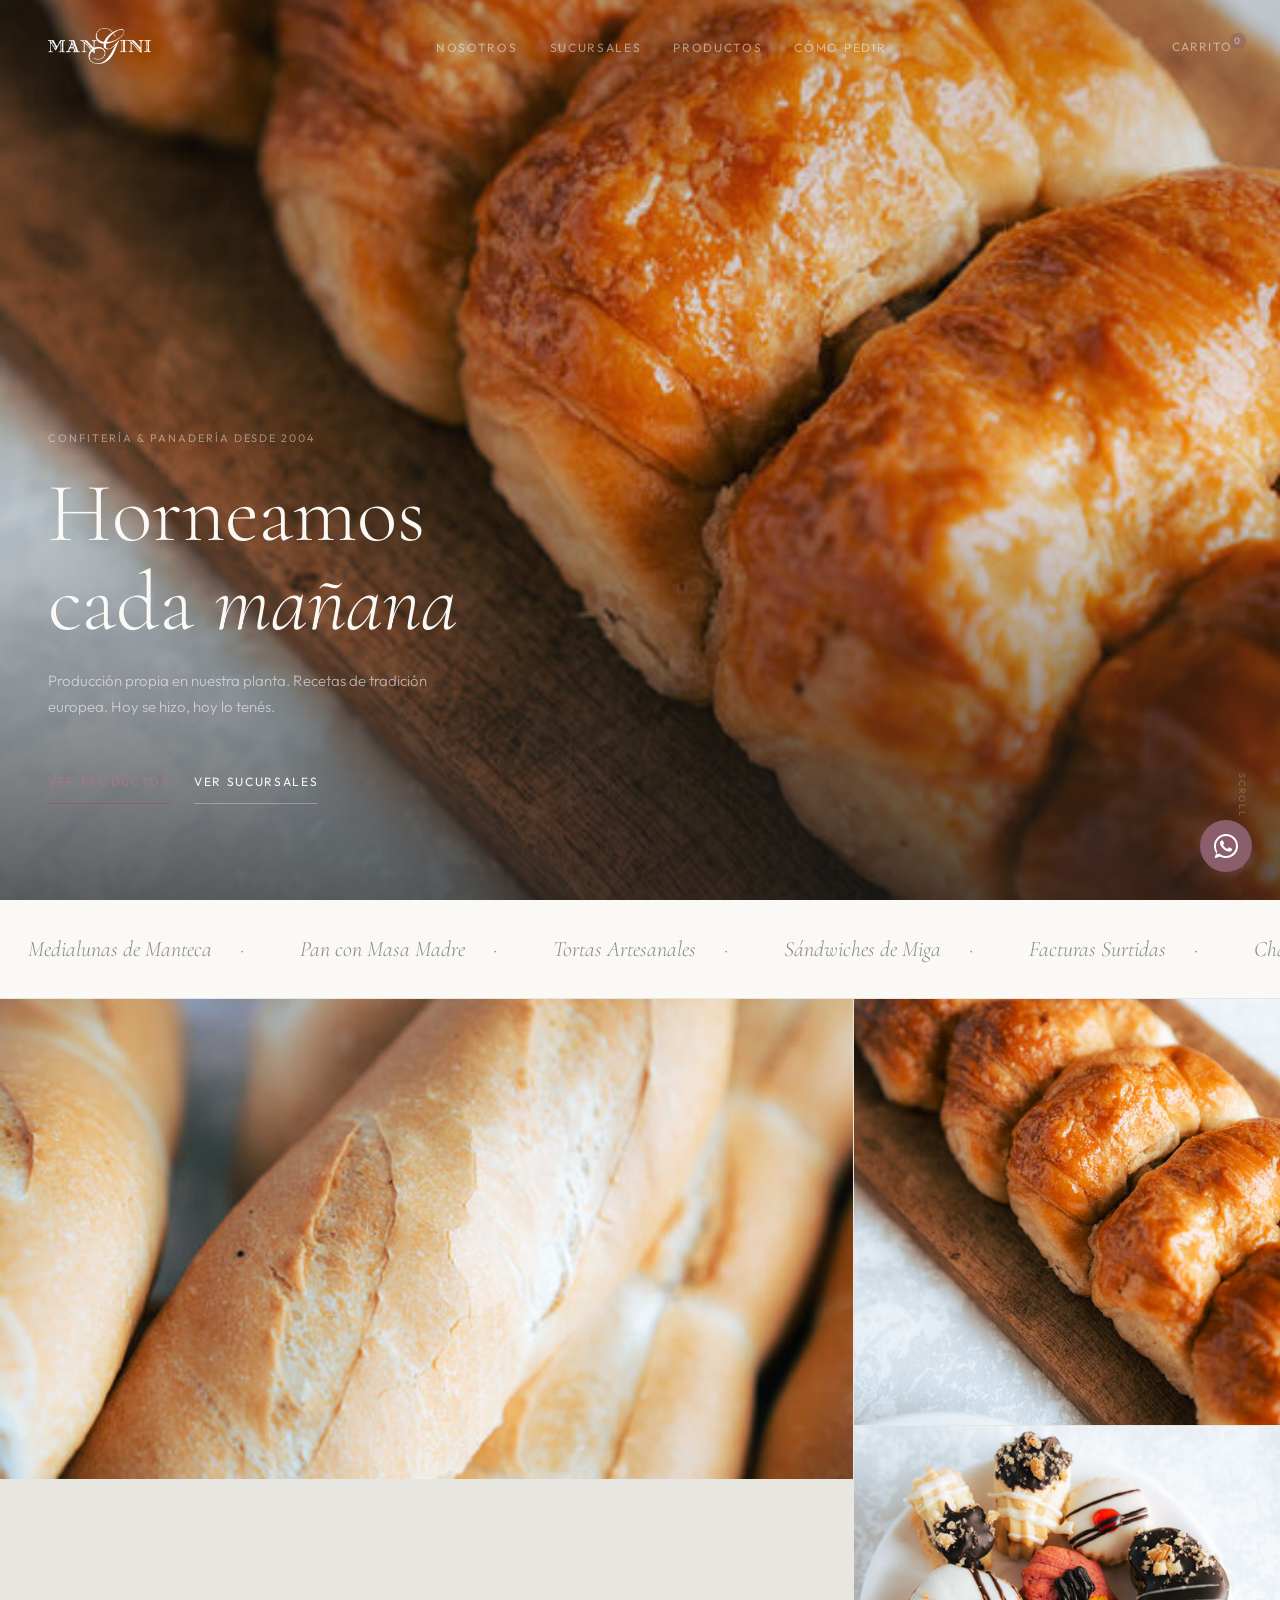
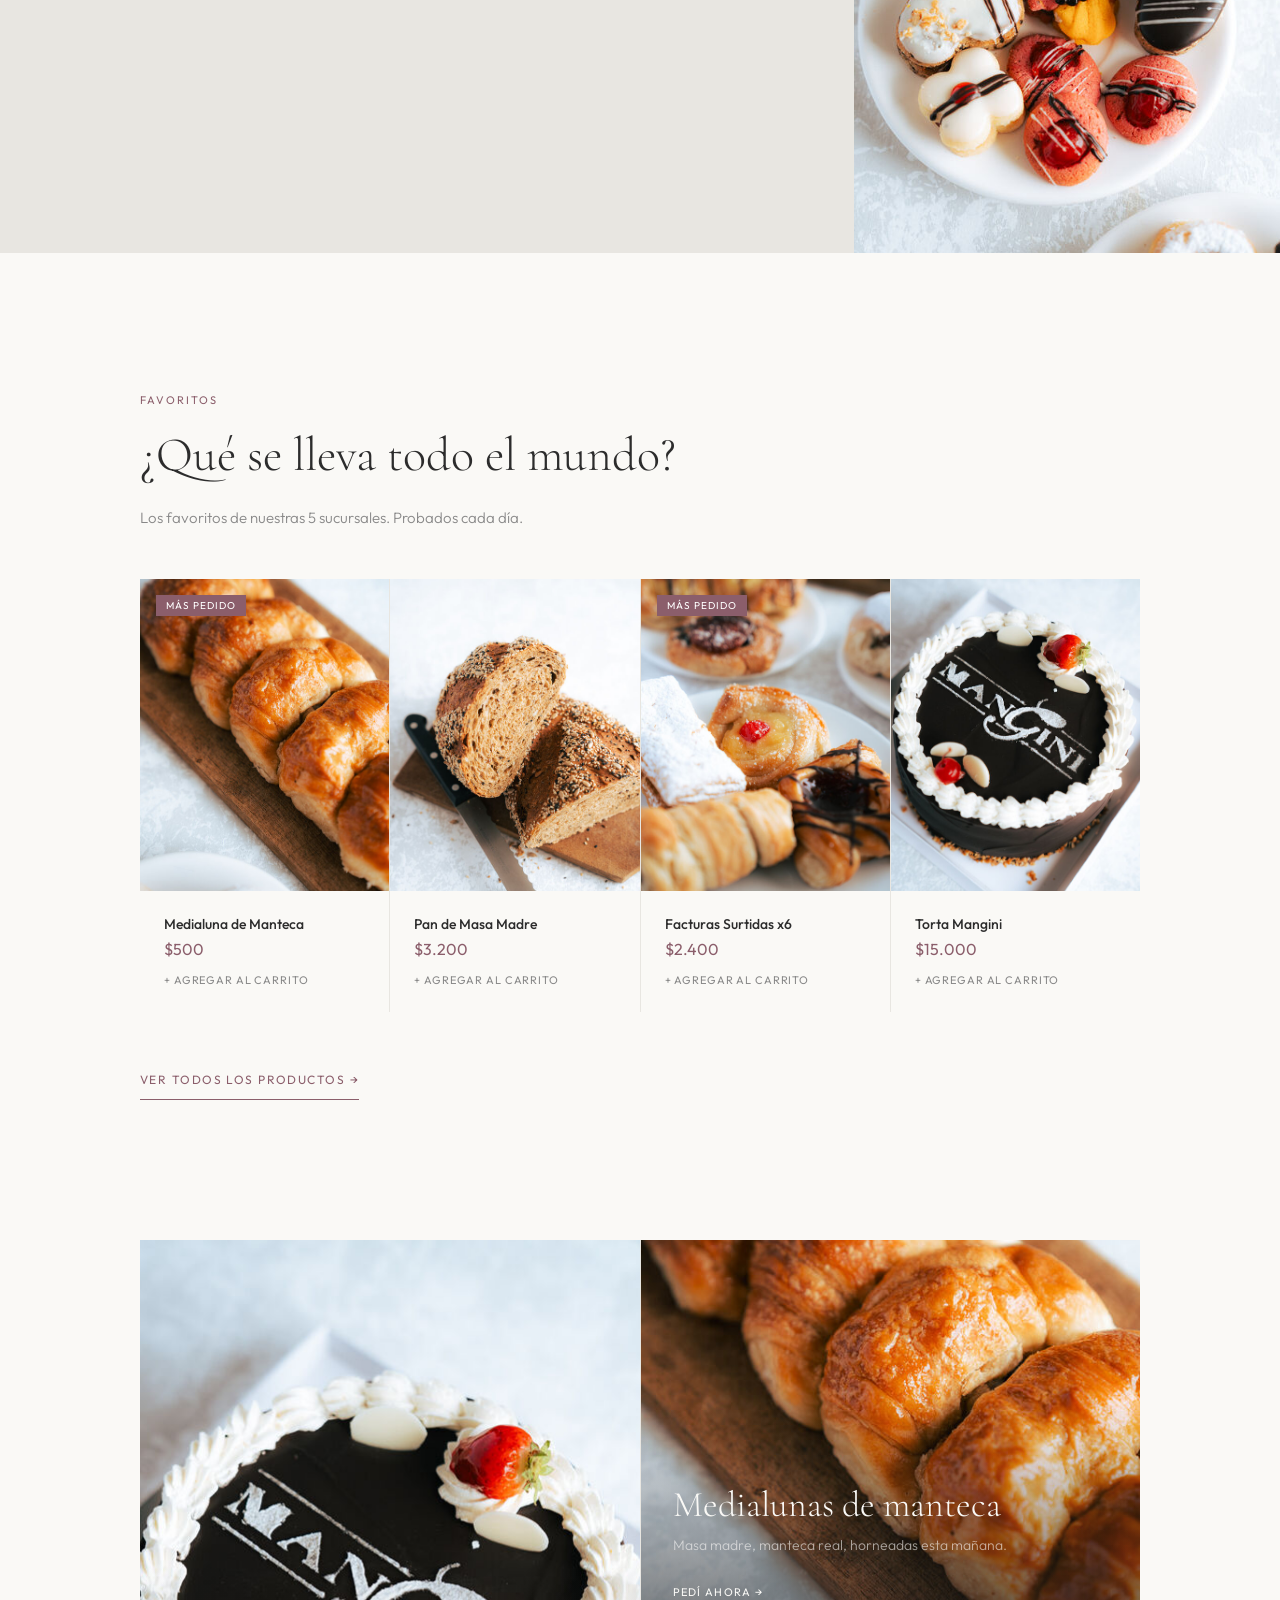
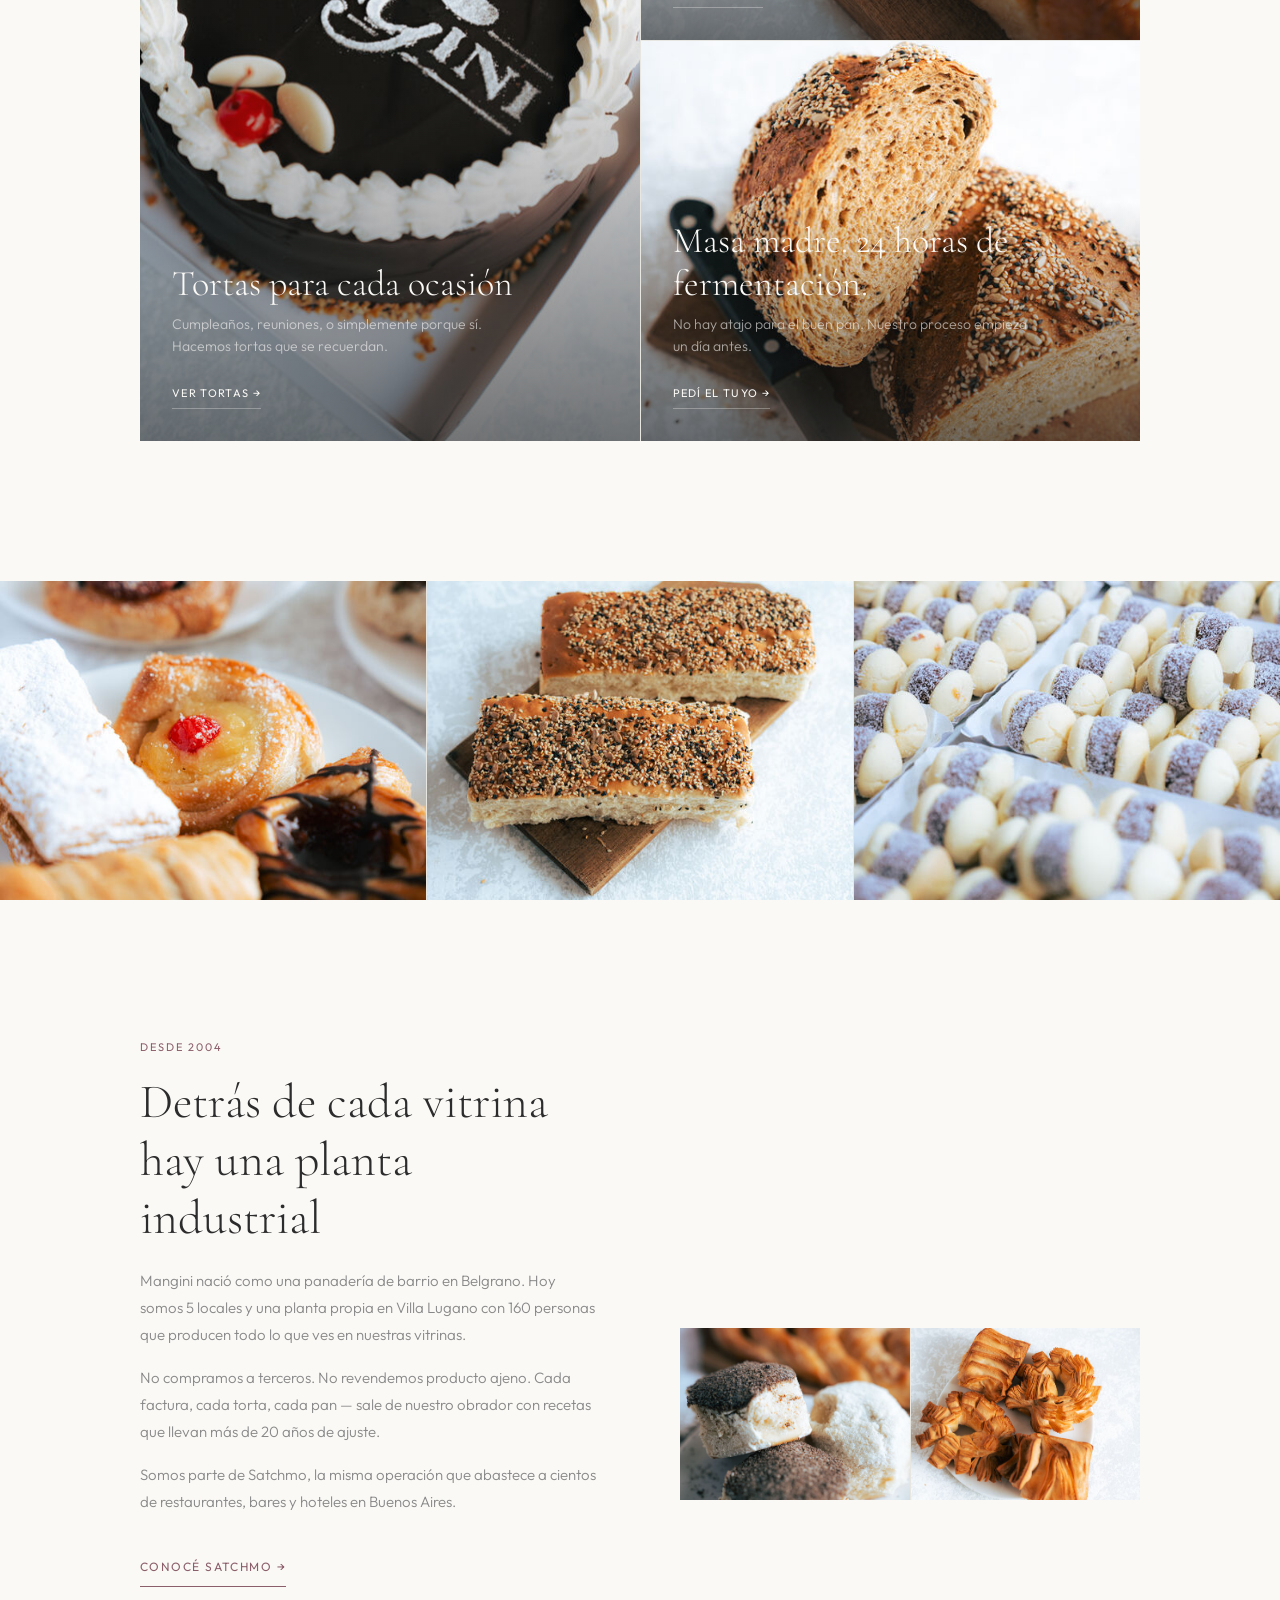
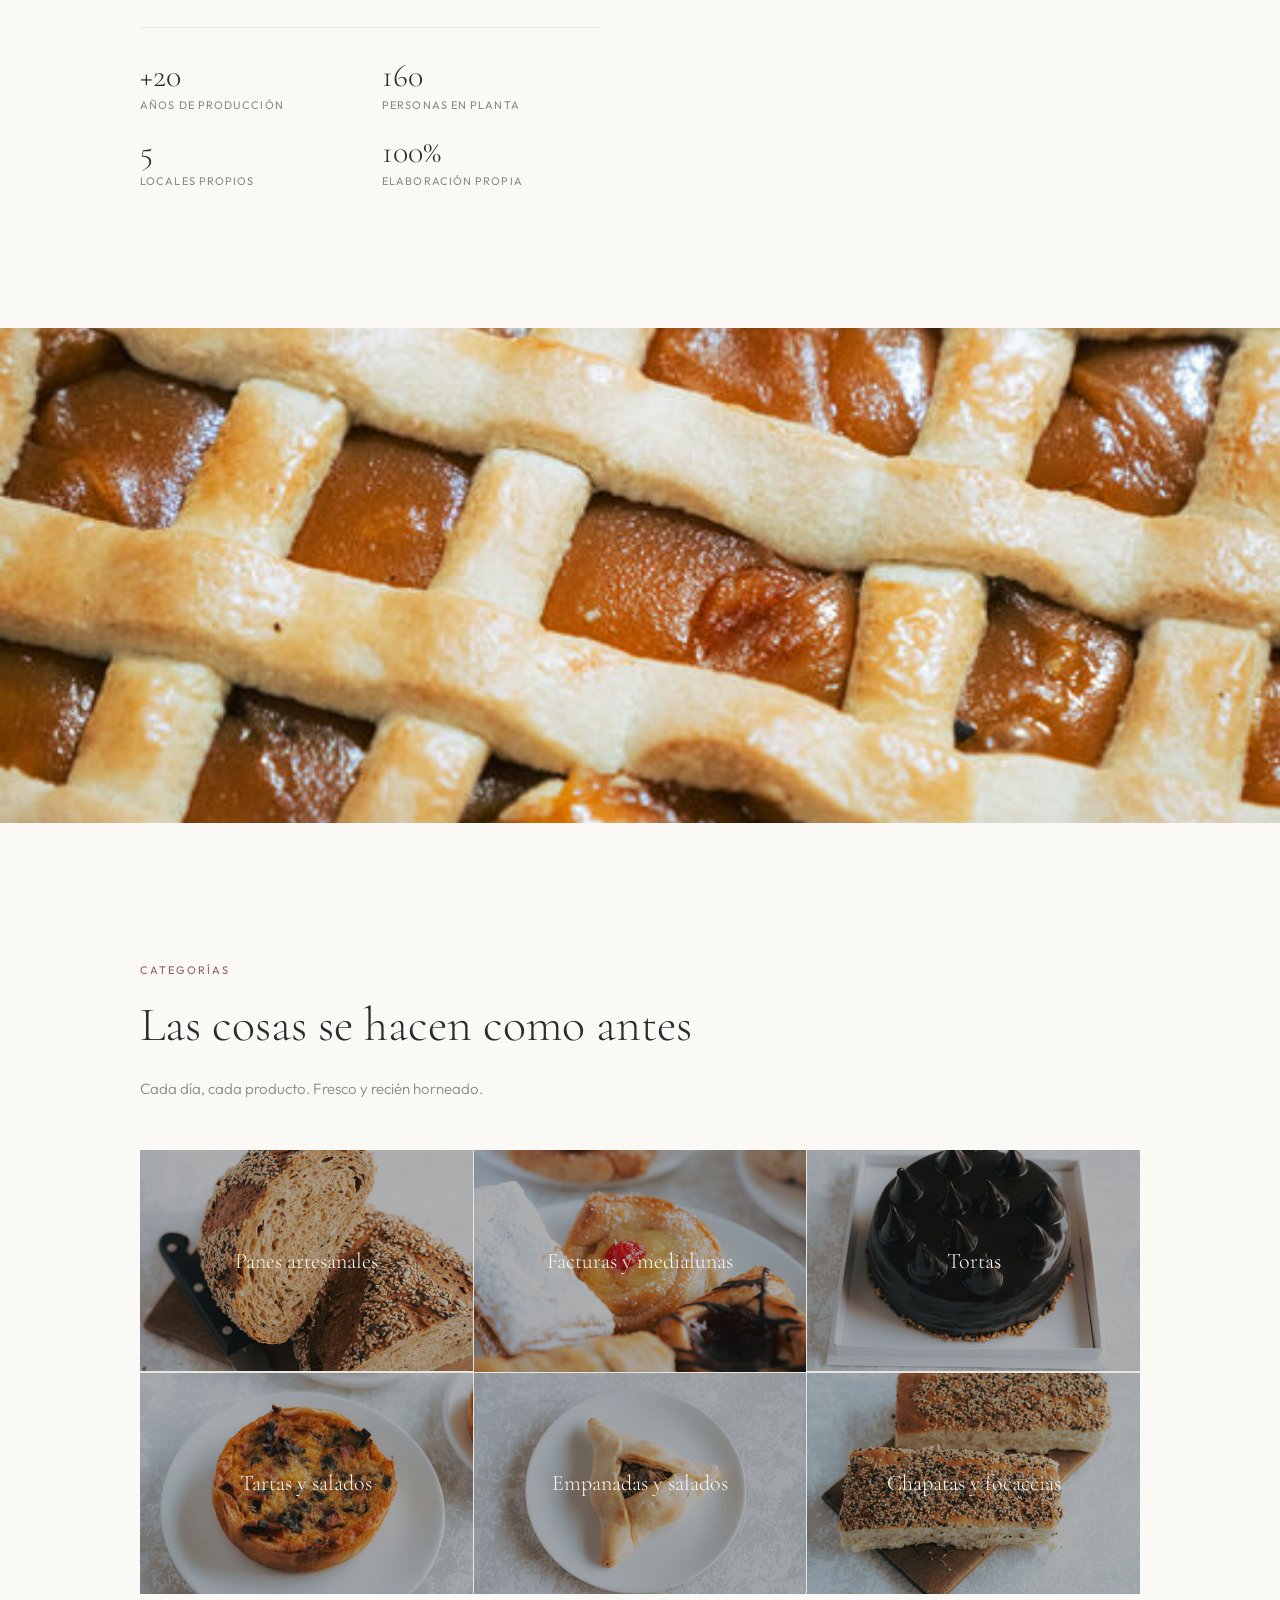
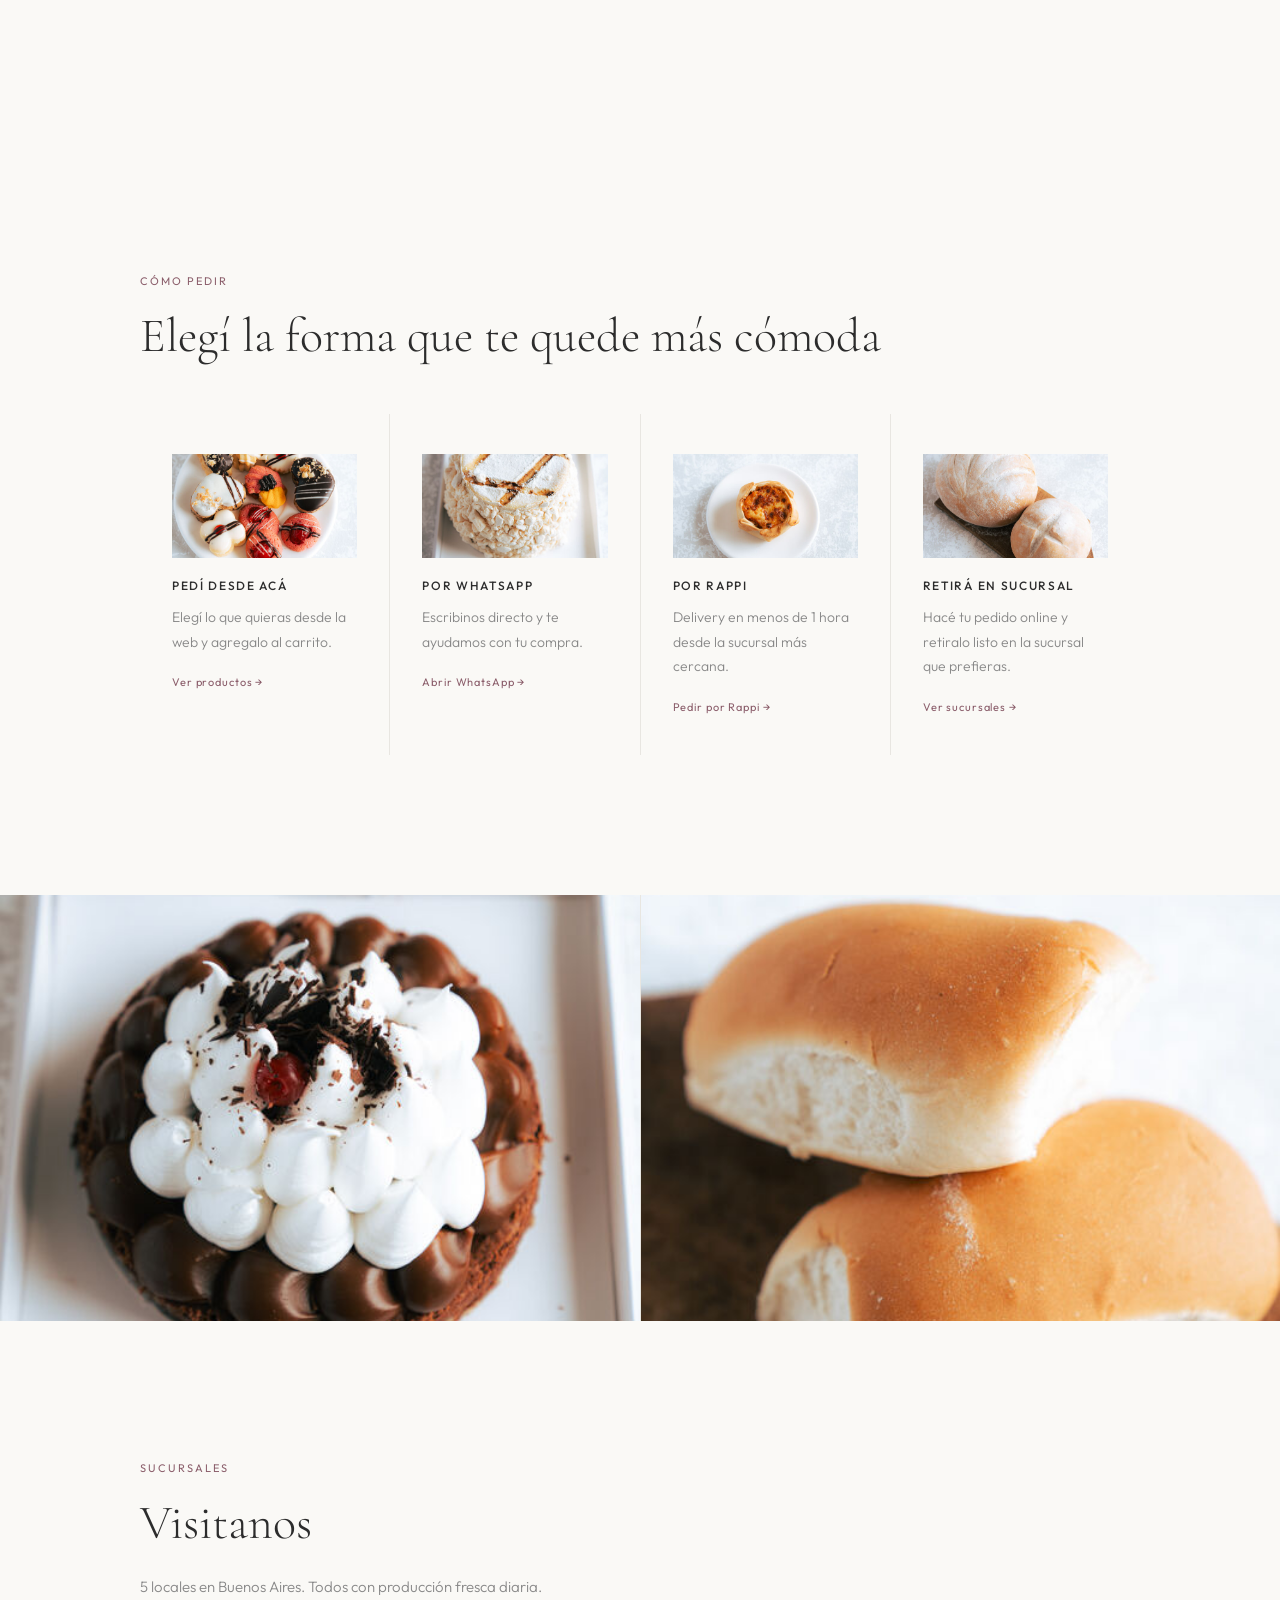
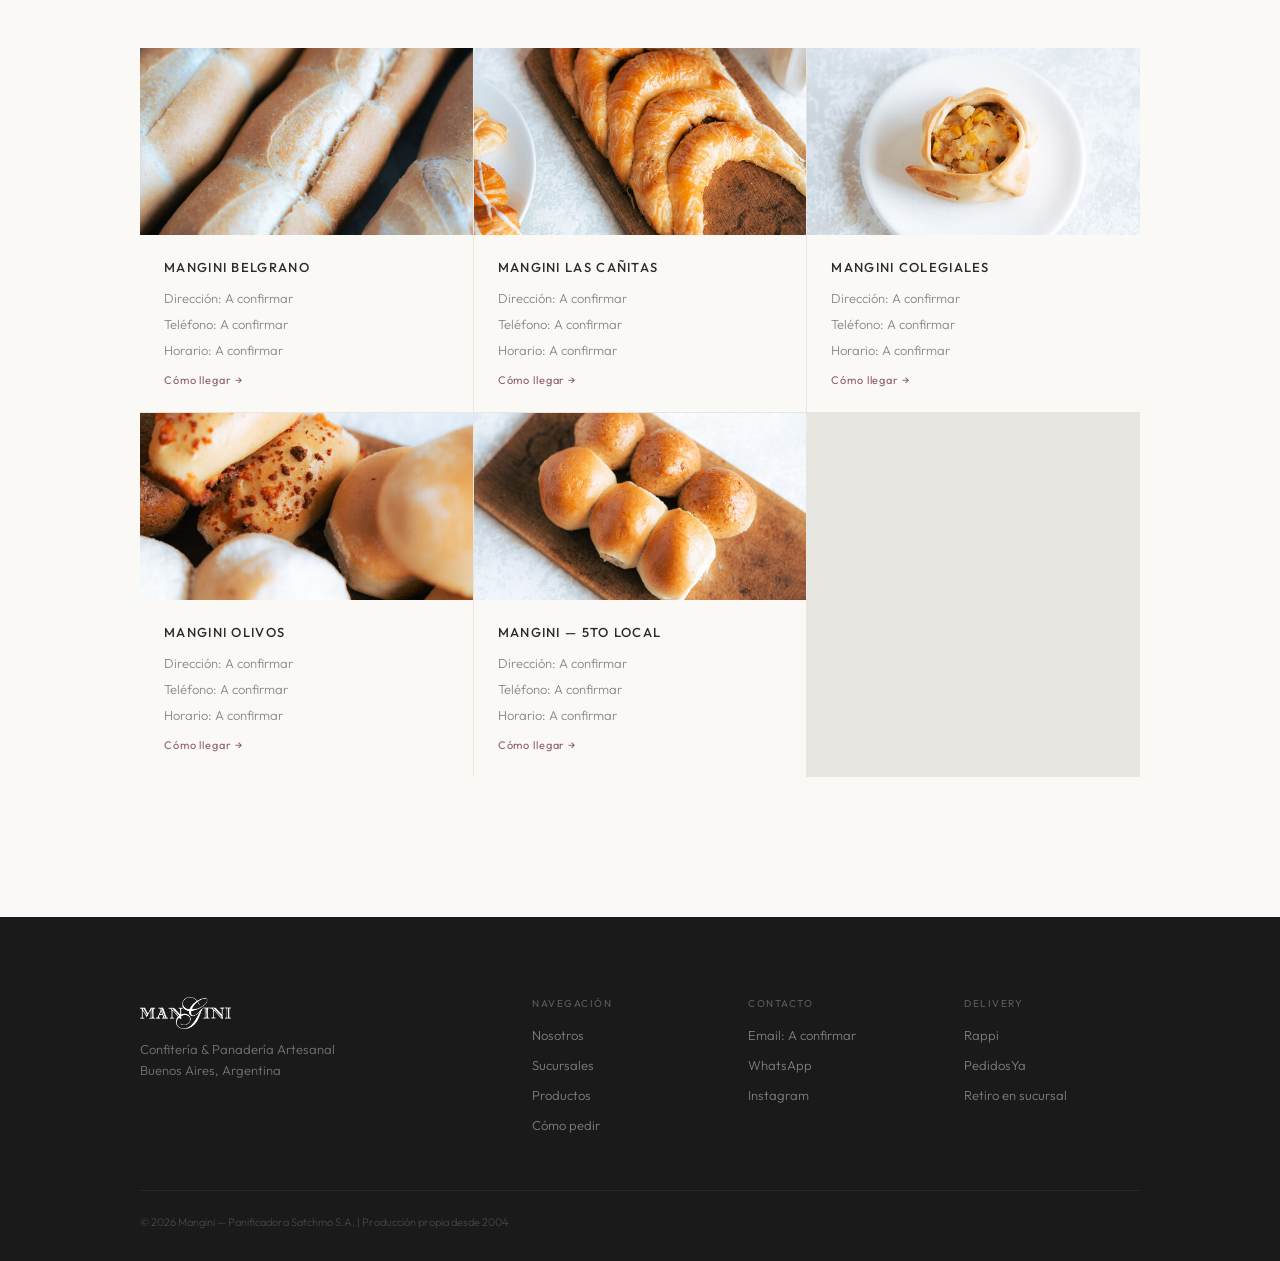
==== index.html @ 3090a85d "Fix image paths - use img/ prefix to match tracked files Co-Authored-By: Claude Opus 4.6 (1M context" ====
<!DOCTYPE html>
<html lang="es">
<head>
<meta charset="UTF-8">
<meta name="viewport" content="width=device-width, initial-scale=1.0">
<link rel="icon" href="favicon.ico" type="image/x-icon">
<link rel="icon" href="favicon.png" type="image/png" sizes="32x32">
<link rel="apple-touch-icon" href="apple-touch-icon.png">
<title>Mangini — Confitería & Panadería Artesanal | Buenos Aires</title>
<meta name="description" content="Panadería artesanal con producción propia. Facturas, tortas, panes y medialunas recién horneados todos los días. 5 sucursales en Buenos Aires.">
<link rel="preconnect" href="https://fonts.googleapis.com">
<link rel="preconnect" href="https://fonts.gstatic.com" crossorigin>
<link href="https://fonts.googleapis.com/css2?family=Cormorant+Garamond:ital,wght@0,300;0,400;0,500;1,300;1,400&family=Outfit:wght@300;400;500&display=swap" rel="stylesheet">
<style>
*,*::before,*::after{margin:0;padding:0;box-sizing:border-box}
:root{
  --bg:#faf9f6;--dark:#1a1a1a;--mid:#e8e6e1;--accent:#8b5e6b;--accent-l:#a87783;
  --text:#2c2c2c;--text-s:#888;--text-inv:#faf9f6;
  --serif:'Cormorant Garamond',Georgia,serif;--sans:'Outfit',system-ui,sans-serif;
}
html{scroll-behavior:smooth}
body{font-family:var(--sans);color:var(--text);background:var(--bg);-webkit-font-smoothing:antialiased;overflow-x:hidden}
@media(prefers-reduced-motion:reduce){*{animation-duration:.01ms!important;transition-duration:.01ms!important}[data-a]{opacity:1!important;transform:none!important}}
::selection{background:var(--accent);color:#fff}
img{display:block;max-width:100%}a{color:inherit;text-decoration:none}

[data-a]{opacity:0;transform:translateY(28px);transition:opacity .8s cubic-bezier(.16,1,.3,1),transform .8s cubic-bezier(.16,1,.3,1)}
[data-a].v{opacity:1;transform:none}
[data-a][data-d="1"]{transition-delay:.12s}[data-a][data-d="2"]{transition-delay:.24s}[data-a][data-d="3"]{transition-delay:.36s}

/* NAV */
nav{position:fixed;top:0;left:0;right:0;z-index:100;padding:24px 32px;display:flex;align-items:center;justify-content:space-between;transition:all .5s}
nav.s{background:rgba(250,249,246,.93);backdrop-filter:blur(20px);padding:16px 32px}
.nl{display:flex;align-items:center}.nl img{height:36px;width:auto;transition:filter .3s}.nl.inv img{filter:brightness(0) invert(1)}nav.s .nl img{filter:none!important}
.nk{display:none;gap:32px;list-style:none}
.nk a{font-family:var(--sans);font-size:12px;font-weight:400;letter-spacing:.14em;text-transform:uppercase;color:var(--text);opacity:.5;transition:opacity .3s}.nk a.inv{color:var(--text-inv)}nav.s .nk a{color:var(--text)!important}.nk a:hover{opacity:1}
.nr{display:flex;align-items:center;gap:20px}
.nc{font-family:var(--sans);font-size:12px;letter-spacing:.1em;text-transform:uppercase;color:var(--text);opacity:.5;display:none;transition:opacity .3s;position:relative;cursor:pointer;background:none;border:none}.nc.inv{color:var(--text-inv)}nav.s .nc{color:var(--text)!important}.nc:hover{opacity:1}
.nc span{position:absolute;top:-6px;right:-14px;width:16px;height:16px;border-radius:50%;background:var(--accent);color:#fff;font-size:9px;display:flex;align-items:center;justify-content:center}
.nh{display:flex;flex-direction:column;gap:6px;background:none;border:none;cursor:pointer;padding:6px}
.nh em{display:block;width:22px;height:1px;background:var(--text);transition:all .4s;font-style:normal}.nh.inv em{background:var(--text-inv)}nav.s .nh em{background:var(--text)!important}
.nh.open em:nth-child(1){transform:rotate(45deg) translate(5px,5px)}.nh.open em:nth-child(2){opacity:0}.nh.open em:nth-child(3){transform:rotate(-45deg) translate(5px,-5px)}
@media(min-width:900px){.nk{display:flex}.nc{display:block}.nh{display:none}nav{padding:28px 48px}nav.s{padding:18px 48px}}

.mob{position:fixed;inset:0;z-index:99;background:var(--bg);display:flex;flex-direction:column;align-items:center;justify-content:center;gap:28px;opacity:0;pointer-events:none;transition:opacity .4s}
.mob.open{opacity:1;pointer-events:auto}.mob a{font-family:var(--serif);font-size:32px;font-weight:300;color:var(--text)}

/* CART */
.co{position:fixed;inset:0;background:rgba(26,26,26,.4);z-index:200;opacity:0;pointer-events:none;transition:opacity .4s}.co.open{opacity:1;pointer-events:auto}
.cp{position:fixed;top:0;right:0;bottom:0;width:380px;max-width:90vw;background:var(--bg);z-index:201;transform:translateX(100%);transition:transform .5s cubic-bezier(.16,1,.3,1);padding:32px;display:flex;flex-direction:column}
.cp.open{transform:none}
.cp__h{display:flex;justify-content:space-between;align-items:center;margin-bottom:32px}
.cp__t{font-family:var(--sans);font-size:12px;font-weight:500;letter-spacing:.14em;text-transform:uppercase}
.cp__x{background:none;border:none;font-size:22px;cursor:pointer;color:var(--text);padding:4px}
.cp__items{flex:1;overflow-y:auto}
.cp__empty{font-family:var(--sans);font-size:14px;font-weight:300;color:var(--text-s)}
.ci{display:flex;gap:16px;padding:16px 0;border-bottom:1px solid var(--mid)}
.ci__img{width:64px;height:64px;overflow:hidden;flex-shrink:0}.ci__img img{width:100%;height:100%;object-fit:cover}
.ci__info{flex:1}.ci__n{font-family:var(--sans);font-size:13px;font-weight:500}.ci__p{font-family:var(--sans);font-size:13px;color:var(--accent);margin-top:4px}
.ci__q{display:flex;align-items:center;gap:12px;margin-top:8px}
.ci__q button{width:24px;height:24px;border:1px solid var(--mid);background:none;cursor:pointer;font-size:14px;display:flex;align-items:center;justify-content:center;transition:border-color .3s}.ci__q button:hover{border-color:var(--accent)}
.ci__q em{font-style:normal;font-family:var(--sans);font-size:13px}
.cp__f{padding-top:24px;border-top:1px solid var(--mid)}
.cp__total{display:flex;justify-content:space-between;margin-bottom:20px;font-family:var(--sans);font-size:14px;font-weight:500}
.cp__wa{display:block;text-align:center;padding:14px;background:var(--accent);color:#fff;font-family:var(--sans);font-size:12px;letter-spacing:.1em;text-transform:uppercase;transition:background .3s}.cp__wa:hover{background:var(--accent-l)}

/* HERO */
.hero{position:relative;height:100vh;min-height:640px;overflow:hidden;display:flex;align-items:flex-end}
.hero__img{position:absolute;inset:0;background:url('img/MEDIALUNAS DULCES.JPG') center/cover}
.hero__ov{position:absolute;inset:0;background:linear-gradient(to top,rgba(26,26,26,.68) 0%,rgba(26,26,26,.08) 50%,rgba(26,26,26,.2) 100%)}
.hero__c{position:relative;z-index:2;padding:0 32px 72px;max-width:800px}
.hero__pre{font-family:var(--sans);font-size:11px;letter-spacing:.18em;text-transform:uppercase;color:rgba(250,249,246,.45);margin-bottom:24px;opacity:0;animation:fu .8s .4s forwards}
.hero__h1{font-family:var(--serif);font-size:clamp(44px,8.5vw,84px);font-weight:300;color:var(--text-inv);line-height:1.06;margin-bottom:20px;opacity:0;animation:fu .8s .6s forwards}.hero__h1 em{font-style:italic}
.hero__sub{font-family:var(--sans);font-size:15px;font-weight:300;color:rgba(250,249,246,.6);line-height:1.75;max-width:400px;margin-bottom:40px;opacity:0;animation:fu .8s .8s forwards}
.hero__btns{display:flex;gap:24px;flex-wrap:wrap;opacity:0;animation:fu .8s 1s forwards}
.hb{padding:14px 0;font-family:var(--sans);font-size:12px;letter-spacing:.14em;text-transform:uppercase;color:var(--text-inv);border-bottom:1px solid rgba(250,249,246,.3);transition:all .4s}.hb:hover{border-color:var(--accent-l);color:var(--accent-l)}
.hb--a{border-bottom-color:var(--accent);color:var(--accent-l)}
.hscr{position:absolute;bottom:32px;right:32px;z-index:2;display:flex;flex-direction:column;align-items:center;gap:10px;opacity:0;animation:fu .8s 1.3s forwards}
.hscr b{font-family:var(--sans);font-size:9px;letter-spacing:.2em;text-transform:uppercase;color:rgba(250,249,246,.25);writing-mode:vertical-lr;font-weight:400}
.scrl{width:1px;height:40px;background:rgba(250,249,246,.12);overflow:hidden;position:relative}.scrl::after{content:'';position:absolute;left:0;width:100%;height:100%;background:var(--accent);animation:sl 2.2s infinite}
@keyframes fu{from{opacity:0;transform:translateY(24px)}to{opacity:1;transform:none}}
@keyframes sl{0%{top:-100%}50%{top:100%}100%{top:100%}}
@media(min-width:900px){.hero__c{padding:0 48px 96px}}

/* MARQUEE */
.mq{overflow:hidden;padding:28px 0;border-bottom:1px solid var(--mid)}
.mq__t{display:flex;width:max-content;animation:mr 40s linear infinite}
.mq__i{font-family:var(--serif);font-size:18px;font-weight:300;font-style:italic;color:var(--text-s);white-space:nowrap;padding:0 20px}.mq__i::after{content:'·';padding-left:20px}
@keyframes mr{0%{transform:translateX(0)}100%{transform:translateX(-50%)}}
@media(min-width:768px){.mq__i{font-size:22px;padding:0 28px}.mq__i::after{padding-left:28px}.mq{padding:36px 0}}

/* SHARED */
.sec{padding:100px 32px}.sec--d{background:var(--dark);color:var(--text-inv)}
.si{max-width:1000px;margin:0 auto}
.pre{font-family:var(--sans);font-size:11px;letter-spacing:.18em;text-transform:uppercase;color:var(--accent);margin-bottom:20px}
.h2{font-family:var(--serif);font-size:clamp(28px,4.5vw,48px);font-weight:300;line-height:1.2;margin-bottom:20px}
.pp{font-family:var(--sans);font-size:15px;font-weight:300;line-height:1.8;color:var(--text-s);max-width:520px}.pp+.pp{margin-top:16px}
@media(min-width:900px){.sec{padding:140px 48px}}

/* FEATURED */
.fgrid{display:grid;gap:1px;background:var(--mid);margin-top:48px}
.fc{background:var(--bg);overflow:hidden;transition:background .4s}.fc:hover{background:#fff}
.fc__i{aspect-ratio:4/5;overflow:hidden;position:relative}.fc__i img{width:100%;height:100%;object-fit:cover;transition:transform 5s cubic-bezier(.16,1,.3,1)}.fc:hover .fc__i img{transform:scale(1.04)}
.fc__badge{position:absolute;top:16px;left:16px;font-family:var(--sans);font-size:10px;letter-spacing:.1em;text-transform:uppercase;background:var(--accent);color:#fff;padding:4px 10px}
.fc__b{padding:24px}
.fc__n{font-family:var(--sans);font-size:14px;font-weight:500;margin-bottom:6px}
.fc__p{font-family:var(--sans);font-size:16px;color:var(--accent)}
.fc__add{display:inline-flex;align-items:center;gap:6px;margin-top:14px;font-family:var(--sans);font-size:11px;letter-spacing:.08em;text-transform:uppercase;color:var(--text-s);cursor:pointer;background:none;border:none;padding:0;transition:color .3s}.fc__add:hover{color:var(--accent)}
.va{display:inline-flex;align-items:center;gap:8px;margin-top:48px;font-family:var(--sans);font-size:12px;letter-spacing:.12em;text-transform:uppercase;color:var(--accent);padding:12px 0;border-bottom:1px solid var(--accent);transition:all .3s}.va:hover{color:var(--text);border-color:var(--text)}
@media(min-width:640px){.fgrid{grid-template-columns:repeat(2,1fr)}}@media(min-width:1024px){.fgrid{grid-template-columns:repeat(4,1fr)}}

/* PROMOS */
.promos{display:grid;gap:1px;background:var(--mid)}
.promo{position:relative;overflow:hidden;min-height:400px;display:flex;align-items:flex-end}
.promo__i{position:absolute;inset:0}.promo__i img{width:100%;height:100%;object-fit:cover;transition:transform 5s cubic-bezier(.16,1,.3,1)}.promo:hover .promo__i img{transform:scale(1.04)}
.promo__o{position:absolute;inset:0;background:linear-gradient(to top,rgba(26,26,26,.6) 0%,transparent 60%)}
.promo__c{position:relative;z-index:2;padding:32px}
.promo__t{font-family:var(--serif);font-size:clamp(24px,3vw,36px);font-weight:300;color:var(--text-inv);margin-bottom:8px}
.promo__s{font-family:var(--sans);font-size:14px;font-weight:300;color:rgba(250,249,246,.6);line-height:1.6;max-width:360px;margin-bottom:20px}
.promo__lk{font-family:var(--sans);font-size:11px;letter-spacing:.12em;text-transform:uppercase;color:var(--text-inv);padding:8px 0;border-bottom:1px solid rgba(250,249,246,.3);transition:all .3s;display:inline-block}.promo__lk:hover{border-color:var(--accent-l);color:var(--accent-l)}
@media(min-width:768px){.promos{grid-template-columns:1fr 1fr}.promo:first-child{grid-row:span 2}}

/* GALLERY */
.gallery{display:grid;gap:1px;background:var(--mid)}
.gi{overflow:hidden}.gi img{width:100%;height:100%;object-fit:cover;transition:transform 5s cubic-bezier(.16,1,.3,1)}.gi:hover img{transform:scale(1.05)}
.gal-2{grid-template-columns:1fr 1fr}.gal-2 .gi{aspect-ratio:3/2}
.gal-3{grid-template-columns:1fr 1fr 1fr}.gal-3 .gi{aspect-ratio:4/3}
.gal-h{grid-template-columns:2fr 1fr}.gal-h .gi:first-child{aspect-ratio:16/9;grid-row:span 2}.gal-h .gi{aspect-ratio:1/1}
@media(max-width:767px){.gal-2,.gal-3,.gal-h{grid-template-columns:1fr}.gal-h .gi:first-child{grid-row:auto}}

/* IMGBREAK */
.ib{width:100%;height:55vh;min-height:360px;overflow:hidden}.ib img{width:100%;height:100%;object-fit:cover}

/* ABOUT */
.about{display:grid;gap:48px}
.about__imgs{display:grid;gap:1px;background:var(--mid)}.about__imgs .ai{overflow:hidden;aspect-ratio:4/3}.about__imgs .ai img{width:100%;height:100%;object-fit:cover;transition:transform 6s cubic-bezier(.16,1,.3,1)}.about__imgs .ai:hover img{transform:scale(1.04)}
.about__lk{display:inline-flex;align-items:center;gap:8px;margin-top:32px;font-family:var(--sans);font-size:12px;letter-spacing:.12em;text-transform:uppercase;color:var(--accent);padding:12px 0;border-bottom:1px solid var(--accent);transition:all .3s}.about__lk:hover{color:var(--text);border-color:var(--text)}
.about__stats{display:grid;grid-template-columns:1fr 1fr;gap:24px;margin-top:40px;padding-top:32px;border-top:1px solid var(--mid)}
.as-n{font-family:var(--serif);font-size:32px;font-weight:300;line-height:1}.as-l{font-family:var(--sans);font-size:11px;letter-spacing:.1em;text-transform:uppercase;color:var(--text-s);margin-top:6px}
@media(min-width:768px){.about{grid-template-columns:1fr 1fr;gap:80px;align-items:center}.about__imgs{grid-template-columns:1fr 1fr}}

/* CATEGORIES */
.cats{display:grid;gap:1px;background:var(--mid);margin-top:48px}
.cat{position:relative;aspect-ratio:3/2;overflow:hidden;cursor:pointer}
.cat img{width:100%;height:100%;object-fit:cover;transition:transform 4s cubic-bezier(.16,1,.3,1)}.cat:hover img{transform:scale(1.06)}
.cat__o{position:absolute;inset:0;background:rgba(26,26,26,.35);transition:background .4s;display:flex;align-items:center;justify-content:center}.cat:hover .cat__o{background:rgba(26,26,26,.5)}
.cat__n{font-family:var(--serif);font-size:22px;font-weight:300;color:var(--text-inv)}
@media(min-width:640px){.cats{grid-template-columns:repeat(2,1fr)}}@media(min-width:900px){.cats{grid-template-columns:repeat(3,1fr)}}

/* ORDER */
.ogrid{display:grid;gap:1px;background:var(--mid);margin-top:48px}
.oc{background:var(--bg);padding:40px 32px;transition:background .4s}.oc:hover{background:#fff}
.oc__img{aspect-ratio:16/9;overflow:hidden;margin-bottom:20px}.oc__img img{width:100%;height:100%;object-fit:cover;transition:transform 4s cubic-bezier(.16,1,.3,1)}.oc:hover .oc__img img{transform:scale(1.04)}
.oc__t{font-family:var(--sans);font-size:12px;font-weight:500;letter-spacing:.14em;text-transform:uppercase;margin-bottom:12px}
.oc__p{font-family:var(--sans);font-size:14px;font-weight:300;line-height:1.75;color:var(--text-s);margin-bottom:16px}
.oc__lk{font-family:var(--sans);font-size:11px;letter-spacing:.08em;color:var(--accent);display:inline-flex;align-items:center;gap:6px;transition:color .3s}.oc__lk:hover{color:var(--text)}
@media(min-width:640px){.ogrid{grid-template-columns:repeat(2,1fr)}}@media(min-width:900px){.ogrid{grid-template-columns:repeat(4,1fr)}}

/* SUCURSALES */
.sgrid{display:grid;gap:1px;background:var(--mid);margin-top:48px}
.suc{background:var(--bg);overflow:hidden;transition:background .4s}.suc:hover{background:#fff}
.suc__img{aspect-ratio:16/9;overflow:hidden}.suc__img img{width:100%;height:100%;object-fit:cover;transition:transform 5s cubic-bezier(.16,1,.3,1)}.suc:hover .suc__img img{transform:scale(1.04)}
.suc__b{padding:24px}
.suc__n{font-family:var(--sans);font-size:13px;font-weight:500;letter-spacing:.1em;text-transform:uppercase;margin-bottom:10px}
.suc__d{font-family:var(--sans);font-size:13px;font-weight:300;color:var(--text-s);line-height:2}
.suc__lk{display:inline-block;margin-top:10px;font-family:var(--sans);font-size:11px;letter-spacing:.08em;color:var(--accent);transition:color .3s}.suc__lk:hover{color:var(--text)}
@media(min-width:640px){.sgrid{grid-template-columns:repeat(2,1fr)}}@media(min-width:900px){.sgrid{grid-template-columns:repeat(3,1fr)}}

/* FOOTER */
footer{background:var(--dark);color:var(--text-inv);padding:64px 32px 32px}
.fi{max-width:1000px;margin:0 auto}.fgr{display:grid;gap:40px;margin-bottom:56px}
.ft{font-family:var(--sans);font-size:10px;letter-spacing:.15em;text-transform:uppercase;color:rgba(250,249,246,.3);margin-bottom:14px}
.flogo{font-family:var(--serif);font-size:20px;font-weight:400;margin-bottom:10px}
.ftag{font-family:var(--sans);font-size:13px;font-weight:300;color:rgba(250,249,246,.4);line-height:1.6}
.flk{list-style:none}.flk li+li{margin-top:10px}.flk a{font-family:var(--sans);font-size:13px;font-weight:300;color:rgba(250,249,246,.45);transition:color .3s}.flk a:hover{color:var(--accent-l)}
.fbot{border-top:1px solid rgba(255,255,255,.06);padding-top:24px;font-family:var(--sans);font-size:11px;font-weight:300;color:rgba(250,249,246,.2)}
@media(min-width:768px){.fgr{grid-template-columns:2fr 1fr 1fr 1fr}footer{padding:80px 48px 32px}}

/* WA */
.waf{position:fixed;bottom:28px;right:28px;z-index:90;width:52px;height:52px;border-radius:50%;background:var(--accent);display:flex;align-items:center;justify-content:center;box-shadow:0 4px 24px rgba(139,94,107,.3);transition:transform .3s}.waf:hover{transform:scale(1.08)}.waf svg{width:24px;height:24px;fill:#fff}
@media(max-width:767px){.waf{width:48px;height:48px;bottom:20px;right:20px}}
</style>
</head>
<body>

<nav id="nav">
  <a href="#" class="nl inv"><img src="logo_mangini.png" alt="Mangini"></a>
  <ul class="nk"><li><a href="#nosotros" class="inv">Nosotros</a></li><li><a href="#sucursales" class="inv">Sucursales</a></li><li><a href="productos.html" class="inv">Productos</a></li><li><a href="#como-pedir" class="inv">Cómo pedir</a></li></ul>
  <div class="nr"><button class="nc inv" id="cBtn" onclick="tC()">Carrito <span id="cCnt">0</span></button><button class="nh inv" id="ham" aria-label="Menú"><em></em><em></em><em></em></button></div>
</nav>
<div class="mob" id="mob"><a href="#nosotros" onclick="cM()">Nosotros</a><a href="#sucursales" onclick="cM()">Sucursales</a><a href="productos.html" onclick="cM()">Productos</a><a href="#como-pedir" onclick="cM()">Cómo pedir</a></div>

<div class="co" id="cO" onclick="xC()"></div>
<div class="cp" id="cP">
  <div class="cp__h"><div class="cp__t">Tu carrito</div><button class="cp__x" onclick="xC()">×</button></div>
  <div class="cp__items" id="cI"><p class="cp__empty">Tu carrito está vacío.</p></div>
  <div class="cp__f" id="cF" style="display:none"><div class="cp__total"><span>Total</span><span id="cT">$0</span></div><a href="#" class="cp__wa" id="cW" target="_blank">Finalizar compra por WhatsApp →</a></div>
</div>

<!-- HERO -->
<section class="hero">
  <div class="hero__img"></div>
  <div class="hero__ov"></div>
  <div class="hero__c">
    <p class="hero__pre">Confitería & Panadería desde 2004</p>
    <h1 class="hero__h1">Horneamos<br>cada <em>mañana</em></h1>
    <p class="hero__sub">Producción propia en nuestra planta. Recetas de tradición europea. Hoy se hizo, hoy lo tenés.</p>
    <div class="hero__btns"><a href="productos.html" class="hb hb--a">Ver productos</a><a href="#sucursales" class="hb">Ver sucursales</a></div>
  </div>
  <div class="hscr"><b>Scroll</b><div class="scrl"></div></div>
</section>

<!-- MARQUEE -->
<div class="mq"><div class="mq__t"><span class="mq__i">Medialunas de Manteca</span><span class="mq__i">Pan con Masa Madre</span><span class="mq__i">Tortas Artesanales</span><span class="mq__i">Sándwiches de Miga</span><span class="mq__i">Facturas Surtidas</span><span class="mq__i">Chapata Multicereal</span><span class="mq__i">Empanadas de Hojaldre</span><span class="mq__i">Medialunas de Manteca</span><span class="mq__i">Pan con Masa Madre</span><span class="mq__i">Tortas Artesanales</span><span class="mq__i">Sándwiches de Miga</span><span class="mq__i">Facturas Surtidas</span><span class="mq__i">Chapata Multicereal</span><span class="mq__i">Empanadas de Hojaldre</span></div></div>

<!-- GALLERY 1 -->
<div class="gallery gal-h" data-a>
  <div class="gi"><img src="img/pan frances.JPG" alt="Pan francés" loading="lazy"></div>
  <div class="gi"><img src="img/MEDIALUNAS DULCES.JPG" alt="Medialunas dulces" loading="lazy"></div>
  <div class="gi"><img src="img/masitas.JPG" alt="Masitas surtidas" loading="lazy"></div>
</div>

<!-- FEATURED -->
<section class="sec" id="productos">
  <div class="si">
    <div data-a><p class="pre">Favoritos</p><h2 class="h2">¿Qué se lleva todo el mundo?</h2><p class="pp">Los favoritos de nuestras 5 sucursales. Probados cada día.</p></div>
    <div class="fgrid" data-a data-d="1" id="fG"></div>
    <a href="#categorias" class="va" data-a data-d="2">Ver todos los productos →</a>
  </div>
</section>

<!-- PROMOS -->
<section class="sec" style="padding-top:0">
  <div class="si">
    <div class="promos" data-a>
      <div class="promo"><div class="promo__i"><img src="img/torta mangini .JPG" alt="Torta Mangini" loading="lazy"></div><div class="promo__o"></div><div class="promo__c"><h3 class="promo__t">Tortas para cada ocasión</h3><p class="promo__s">Cumpleaños, reuniones, o simplemente porque sí. Hacemos tortas que se recuerdan.</p><a href="#" class="promo__lk">Ver tortas →</a></div></div>
      <div class="promo"><div class="promo__i"><img src="img/MEDIALUNAS DULCES.JPG" alt="Medialunas de manteca" loading="lazy"></div><div class="promo__o"></div><div class="promo__c"><h3 class="promo__t">Medialunas de manteca</h3><p class="promo__s">Masa madre, manteca real, horneadas esta mañana.</p><a href="#" class="promo__lk">Pedí ahora →</a></div></div>
      <div class="promo"><div class="promo__i"><img src="img/pan de masa madre .JPG" alt="Pan de masa madre" loading="lazy"></div><div class="promo__o"></div><div class="promo__c"><h3 class="promo__t">Masa madre. 24 horas de fermentación.</h3><p class="promo__s">No hay atajo para el buen pan. Nuestro proceso empieza un día antes.</p><a href="#" class="promo__lk">Pedí el tuyo →</a></div></div>
    </div>
  </div>
</section>

<!-- GALLERY 2 -->
<div class="gallery gal-3" data-a>
  <div class="gi"><img src="img/FACTURAS SURTIDAS.JPG" alt="Facturas surtidas" loading="lazy"></div>
  <div class="gi"><img src="img/chapata multicereal.JPG" alt="Chapata multicereal" loading="lazy"></div>
  <div class="gi"><img src="img/Mini Alfajoreces de maicena.JPG" alt="Mini alfajores de maicena" loading="lazy"></div>
</div>

<!-- NOSOTROS -->
<section class="sec" id="nosotros">
  <div class="si">
    <div class="about">
      <div data-a>
        <p class="pre">Desde 2004</p>
        <h2 class="h2">Detrás de cada vitrina hay una planta industrial</h2>
        <p class="pp">Mangini nació como una panadería de barrio en Belgrano. Hoy somos 5 locales y una planta propia en Villa Lugano con 160 personas que producen todo lo que ves en nuestras vitrinas.</p>
        <p class="pp">No compramos a terceros. No revendemos producto ajeno. Cada factura, cada torta, cada pan — sale de nuestro obrador con recetas que llevan más de 20 años de ajuste.</p>
        <p class="pp">Somos parte de Satchmo, la misma operación que abastece a cientos de restaurantes, bares y hoteles en Buenos Aires.</p>
        <a href="https://satchmo.vercel.app" class="about__lk">Conocé Satchmo →</a>
        <div class="about__stats">
          <div><div class="as-n">+20</div><div class="as-l">Años de producción</div></div>
          <div><div class="as-n">160</div><div class="as-l">Personas en planta</div></div>
          <div><div class="as-n">5</div><div class="as-l">Locales propios</div></div>
          <div><div class="as-n">100%</div><div class="as-l">Elaboración propia</div></div>
        </div>
      </div>
      <div class="about__imgs" data-a data-d="2">
        <div class="ai"><img src="img/tortitas negras.JPG" alt="Tortitas negras" loading="lazy"></div>
        <div class="ai"><img src="img/cremonas.JPG" alt="Cremonas" loading="lazy"></div>
      </div>
    </div>
  </div>
</section>

<!-- IMAGE BREAK -->
<div class="ib"><img src="img/PASTAFLORA DE BATATA.JPG" alt="Pastaflora de batata" loading="lazy"></div>

<!-- CATEGORÍAS -->
<section class="sec" id="categorias">
  <div class="si">
    <div data-a><p class="pre">Categorías</p><h2 class="h2">Las cosas se hacen como antes</h2><p class="pp">Cada día, cada producto. Fresco y recién horneado.</p></div>
    <div class="cats" data-a data-d="1">
      <div class="cat"><img src="img/pan de masa madre .JPG" alt="Panes" loading="lazy"><div class="cat__o"><span class="cat__n">Panes artesanales</span></div></div>
      <div class="cat"><img src="img/FACTURAS SURTIDAS.JPG" alt="Facturas" loading="lazy"><div class="cat__o"><span class="cat__n">Facturas y medialunas</span></div></div>
      <div class="cat"><img src="img/torta aconcagua.JPG" alt="Tortas" loading="lazy"><div class="cat__o"><span class="cat__n">Tortas</span></div></div>
      <div class="cat"><img src="img/tarta de puerro y jamon.JPG" alt="Tartas" loading="lazy"><div class="cat__o"><span class="cat__n">Tartas y salados</span></div></div>
      <div class="cat"><img src="img/empanada arabe.JPG" alt="Empanadas" loading="lazy"><div class="cat__o"><span class="cat__n">Empanadas y salados</span></div></div>
      <div class="cat"><img src="img/chapata multicereal.JPG" alt="Chapatas" loading="lazy"><div class="cat__o"><span class="cat__n">Chapatas y focaccias</span></div></div>
    </div>
  </div>
</section>

<!-- CÓMO PEDIR -->
<section class="sec" id="como-pedir">
  <div class="si">
    <div data-a><p class="pre">Cómo pedir</p><h2 class="h2">Elegí la forma que te quede más cómoda</h2></div>
    <div class="ogrid" data-a data-d="1">
      <div class="oc"><div class="oc__img"><img src="img/masitas.JPG" alt="Pedido online" loading="lazy"></div><div class="oc__t">Pedí desde acá</div><p class="oc__p">Elegí lo que quieras desde la web y agregalo al carrito.</p><a href="productos.html" class="oc__lk">Ver productos →</a></div>
      <div class="oc"><div class="oc__img"><img src="img/torta balcarce .JPG" alt="WhatsApp" loading="lazy"></div><div class="oc__t">Por WhatsApp</div><p class="oc__p">Escribinos directo y te ayudamos con tu compra.</p><a href="https://wa.me/5491100000000?text=Hola%20Mangini%2C%20quiero%20hacer%20un%20pedido." class="oc__lk" target="_blank">Abrir WhatsApp →</a></div>
      <div class="oc"><div class="oc__img"><img src="img/canastita de jyq.JPG" alt="Delivery" loading="lazy"></div><div class="oc__t">Por Rappi</div><p class="oc__p">Delivery en menos de 1 hora desde la sucursal más cercana.</p><a href="#" class="oc__lk">Pedir por Rappi →</a></div>
      <div class="oc"><div class="oc__img"><img src="img/pan de campo.JPG" alt="Sucursal" loading="lazy"></div><div class="oc__t">Retirá en sucursal</div><p class="oc__p">Hacé tu pedido online y retiralo listo en la sucursal que prefieras.</p><a href="#sucursales" class="oc__lk">Ver sucursales →</a></div>
    </div>
  </div>
</section>

<!-- GALLERY 3 -->
<div class="gallery gal-2" data-a>
  <div class="gi"><img src="img/torta niza.JPG" alt="Torta Niza" loading="lazy"></div>
  <div class="gi"><img src="img/figaza de manteca alargada.JPG" alt="Figaza de manteca" loading="lazy"></div>
</div>

<!-- SUCURSALES -->
<section class="sec" id="sucursales">
  <div class="si">
    <div data-a><p class="pre">Sucursales</p><h2 class="h2">Visitanos</h2><p class="pp">5 locales en Buenos Aires. Todos con producción fresca diaria.</p></div>
    <div class="sgrid" data-a data-d="1">
      <div class="suc"><div class="suc__img"><img src="img/pan flauta.JPG" alt="Belgrano" loading="lazy"></div><div class="suc__b"><div class="suc__n">Mangini Belgrano</div><div class="suc__d">Dirección: A confirmar<br>Teléfono: A confirmar<br>Horario: A confirmar</div><a href="#" class="suc__lk">Cómo llegar →</a></div></div>
      <div class="suc"><div class="suc__img"><img src="img/medialunas saladas.JPG" alt="Las Cañitas" loading="lazy"></div><div class="suc__b"><div class="suc__n">Mangini Las Cañitas</div><div class="suc__d">Dirección: A confirmar<br>Teléfono: A confirmar<br>Horario: A confirmar</div><a href="#" class="suc__lk">Cómo llegar →</a></div></div>
      <div class="suc"><div class="suc__img"><img src="img/canastita de humita.JPG" alt="Colegiales" loading="lazy"></div><div class="suc__b"><div class="suc__n">Mangini Colegiales</div><div class="suc__d">Dirección: A confirmar<br>Teléfono: A confirmar<br>Horario: A confirmar</div><a href="#" class="suc__lk">Cómo llegar →</a></div></div>
      <div class="suc"><div class="suc__img"><img src="img/pan de queso.JPG" alt="Olivos" loading="lazy"></div><div class="suc__b"><div class="suc__n">Mangini Olivos</div><div class="suc__d">Dirección: A confirmar<br>Teléfono: A confirmar<br>Horario: A confirmar</div><a href="#" class="suc__lk">Cómo llegar →</a></div></div>
      <div class="suc"><div class="suc__img"><img src="img/pan de salvado.JPG" alt="5to local" loading="lazy"></div><div class="suc__b"><div class="suc__n">Mangini — 5to local</div><div class="suc__d">Dirección: A confirmar<br>Teléfono: A confirmar<br>Horario: A confirmar</div><a href="#" class="suc__lk">Cómo llegar →</a></div></div>
    </div>
  </div>
</section>

<footer>
  <div class="fi">
    <div class="fgr">
      <div><div class="flogo"><img src="logo_mangini.png" alt="Mangini" style="height:32px;width:auto;filter:brightness(0) invert(1);margin-bottom:10px"></div><p class="ftag">Confitería & Panadería Artesanal<br>Buenos Aires, Argentina</p></div>
      <div><div class="ft">Navegación</div><ul class="flk"><li><a href="#nosotros">Nosotros</a></li><li><a href="#sucursales">Sucursales</a></li><li><a href="productos.html">Productos</a></li><li><a href="#como-pedir">Cómo pedir</a></li></ul></div>
      <div><div class="ft">Contacto</div><ul class="flk"><li><a href="#">Email: A confirmar</a></li><li><a href="https://wa.me/5491100000000" target="_blank">WhatsApp</a></li><li><a href="#">Instagram</a></li></ul></div>
      <div><div class="ft">Delivery</div><ul class="flk"><li><a href="#">Rappi</a></li><li><a href="#">PedidosYa</a></li><li><a href="#sucursales">Retiro en sucursal</a></li></ul></div>
    </div>
    <div class="fbot">© 2026 Mangini — Panificadora Satchmo S.A. | Producción propia desde 2004</div>
  </div>
</footer>

<a href="https://wa.me/5491100000000?text=Hola%20Mangini%2C%20quiero%20hacer%20un%20pedido." class="waf" target="_blank" aria-label="WhatsApp"><svg viewBox="0 0 24 24"><path d="M17.472 14.382c-.297-.149-1.758-.867-2.03-.967-.273-.099-.471-.148-.67.15-.197.297-.767.966-.94 1.164-.173.199-.347.223-.644.075-.297-.15-1.255-.463-2.39-1.475-.883-.788-1.48-1.761-1.653-2.059-.173-.297-.018-.458.13-.606.134-.133.298-.347.446-.52.149-.174.198-.298.298-.497.099-.198.05-.371-.025-.52-.075-.149-.669-1.612-.916-2.207-.242-.579-.487-.5-.669-.51-.173-.008-.371-.01-.57-.01-.198 0-.52.074-.792.372-.272.297-1.04 1.016-1.04 2.479 0 1.462 1.065 2.875 1.213 3.074.149.198 2.096 3.2 5.077 4.487.709.306 1.262.489 1.694.625.712.227 1.36.195 1.871.118.571-.085 1.758-.719 2.006-1.413.248-.694.248-1.289.173-1.413-.074-.124-.272-.198-.57-.347zM12 0C5.373 0 0 5.373 0 12c0 2.625.846 5.059 2.284 7.034L.789 23.492a.5.5 0 00.611.611l4.458-1.495A11.94 11.94 0 0012 24c6.627 0 12-5.373 12-12S18.627 0 12 0zm0 22c-2.326 0-4.48-.764-6.219-2.055l-.435-.334-2.998 1.005 1.005-2.998-.334-.435A9.96 9.96 0 012 12C2 6.477 6.477 2 12 2s10 4.477 10 10-4.477 10-10 10z"/></svg></a>

<script>
const allP=[
  {name:"Medialuna de Manteca",price:500,img:"img/MEDIALUNAS DULCES.JPG",badge:"Más pedido"},
  {name:"Pan de Masa Madre",price:3200,img:"img/pan de masa madre .JPG",badge:""},
  {name:"Facturas Surtidas x6",price:2400,img:"img/FACTURAS SURTIDAS.JPG",badge:"Más pedido"},
  {name:"Torta Mangini",price:15000,img:"img/torta mangini .JPG",badge:""},
  {name:"Torta Aconcagua",price:14000,img:"img/torta aconcagua.JPG",badge:""},
  {name:"Pastaflora de Batata",price:4500,img:"img/PASTAFLORA DE BATATA.JPG",badge:""},
  {name:"Chapata Multicereal",price:2200,img:"img/chapata multicereal.JPG",badge:""},
  {name:"Mini Alfajores de Maicena x6",price:3600,img:"img/Mini Alfajoreces de maicena.JPG",badge:"Nuevo"},
];
const feat=allP.slice(0,4);
document.getElementById('fG').innerHTML=feat.map((p,i)=>`<div class="fc"><div class="fc__i"><img src="${p.img}" alt="${p.name}" loading="lazy">${p.badge?`<div class="fc__badge">${p.badge}</div>`:''}</div><div class="fc__b"><div class="fc__n">${p.name}</div><div class="fc__p">$${p.price.toLocaleString('es-AR')}</div><button class="fc__add" onclick='aTC(${i})'>+ Agregar al carrito</button></div></div>`).join('');

let cart=[];
function aTC(i){const p=allP[i];const e=cart.find(c=>c.name===p.name);if(e)e.qty++;else cart.push({...p,qty:1});rC()}
function chQ(n,d){const it=cart.find(c=>c.name===n);if(!it)return;it.qty+=d;if(it.qty<=0)cart=cart.filter(c=>c.name!==n);rC()}
function rC(){
  const cnt=document.getElementById('cCnt'),items=document.getElementById('cI'),ft=document.getElementById('cF'),tot=document.getElementById('cT'),wa=document.getElementById('cW');
  const t=cart.reduce((s,c)=>s+c.price*c.qty,0);cnt.textContent=cart.reduce((s,c)=>s+c.qty,0);
  if(!cart.length){items.innerHTML='<p class="cp__empty">Tu carrito está vacío.</p>';ft.style.display='none';return}
  ft.style.display='block';tot.textContent=`$${t.toLocaleString('es-AR')}`;
  items.innerHTML=cart.map(c=>`<div class="ci"><div class="ci__img"><img src="${c.img}" alt="${c.name}"></div><div class="ci__info"><div class="ci__n">${c.name}</div><div class="ci__p">$${(c.price*c.qty).toLocaleString('es-AR')}</div><div class="ci__q"><button onclick="chQ('${c.name}',-1)">−</button><em>${c.qty}</em><button onclick="chQ('${c.name}',1)">+</button></div></div></div>`).join('');
  wa.href=`https://wa.me/5491100000000?text=${encodeURIComponent(`Hola Mangini, quiero hacer un pedido:\n\n${cart.map(c=>`• ${c.name} x${c.qty} — $${(c.price*c.qty).toLocaleString('es-AR')}`).join('\n')}\n\nTotal: $${t.toLocaleString('es-AR')}`)}`
}
function tC(){document.getElementById('cO').classList.toggle('open');document.getElementById('cP').classList.toggle('open')}
function xC(){document.getElementById('cO').classList.remove('open');document.getElementById('cP').classList.remove('open')}
rC();

const nv=document.getElementById('nav');
window.addEventListener('scroll',()=>{nv.classList.toggle('s',scrollY>80);const inv=scrollY<=80;document.querySelectorAll('.nl,.nk a,.nc').forEach(el=>el.classList.toggle('inv',inv));document.querySelector('.nh')?.classList.toggle('inv',inv)});
const ham=document.getElementById('ham'),mob=document.getElementById('mob');
ham.addEventListener('click',()=>{ham.classList.toggle('open');mob.classList.toggle('open');document.body.style.overflow=mob.classList.contains('open')?'hidden':''});
function cM(){ham.classList.remove('open');mob.classList.remove('open');document.body.style.overflow=''}
const obs=new IntersectionObserver(es=>{es.forEach(e=>{if(e.isIntersecting){e.target.classList.add('v');obs.unobserve(e.target)}})},{threshold:.1});
document.querySelectorAll('[data-a]').forEach(el=>obs.observe(el));
setTimeout(()=>{document.querySelectorAll('[data-a]').forEach(el=>el.classList.add('v'))},3000);
</script>
</body>
</html>
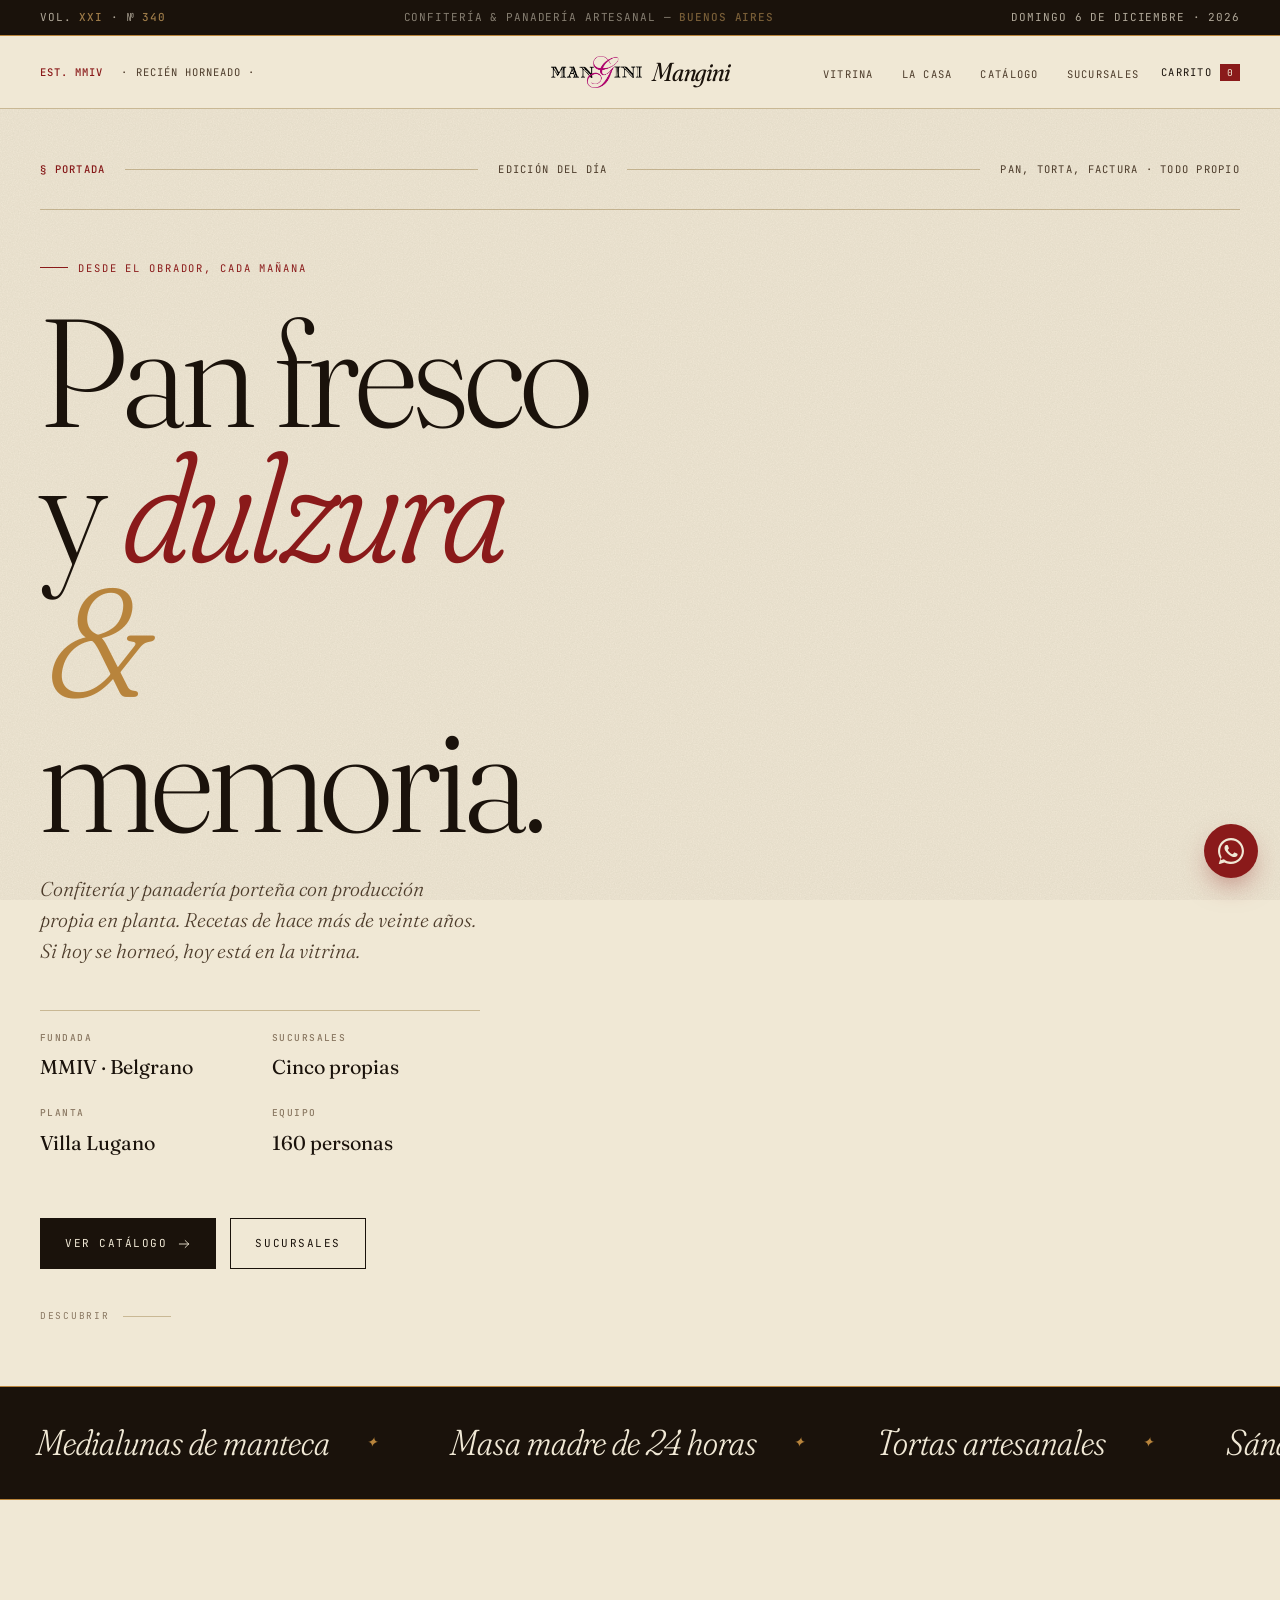
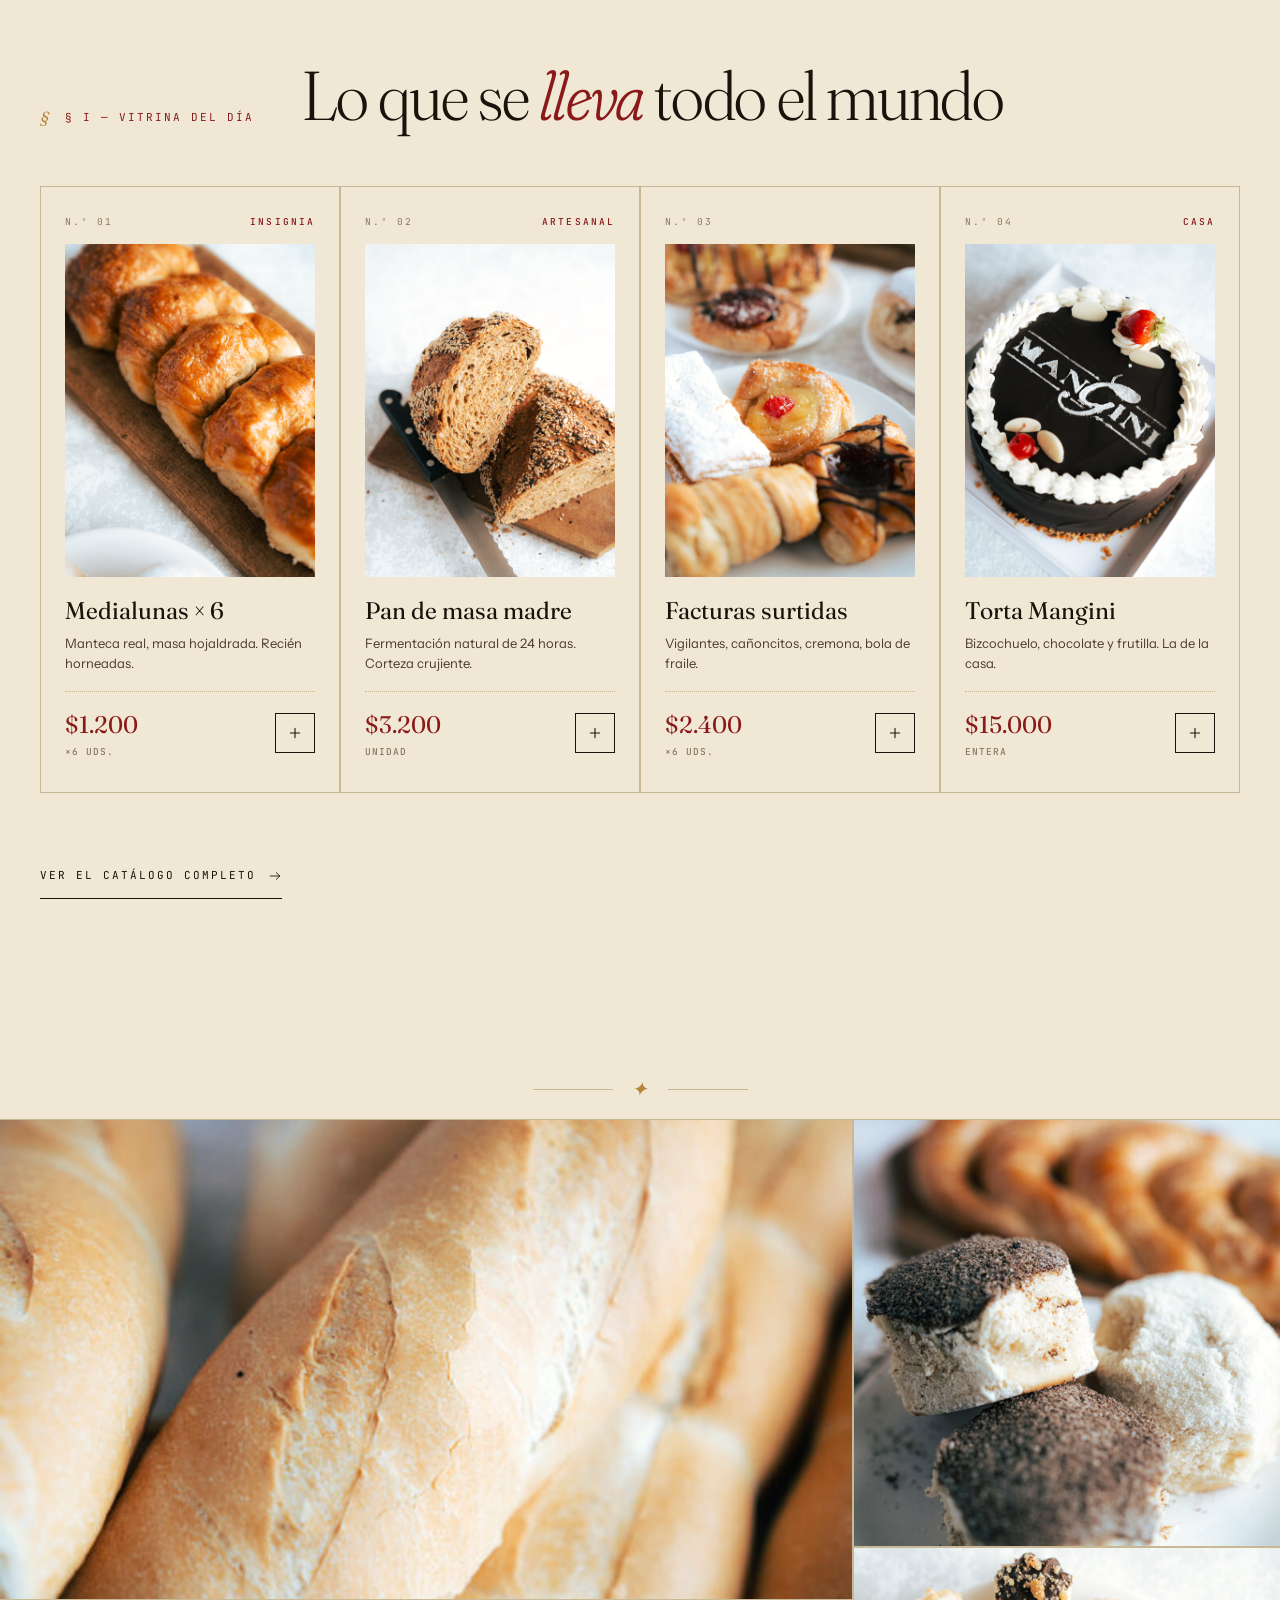
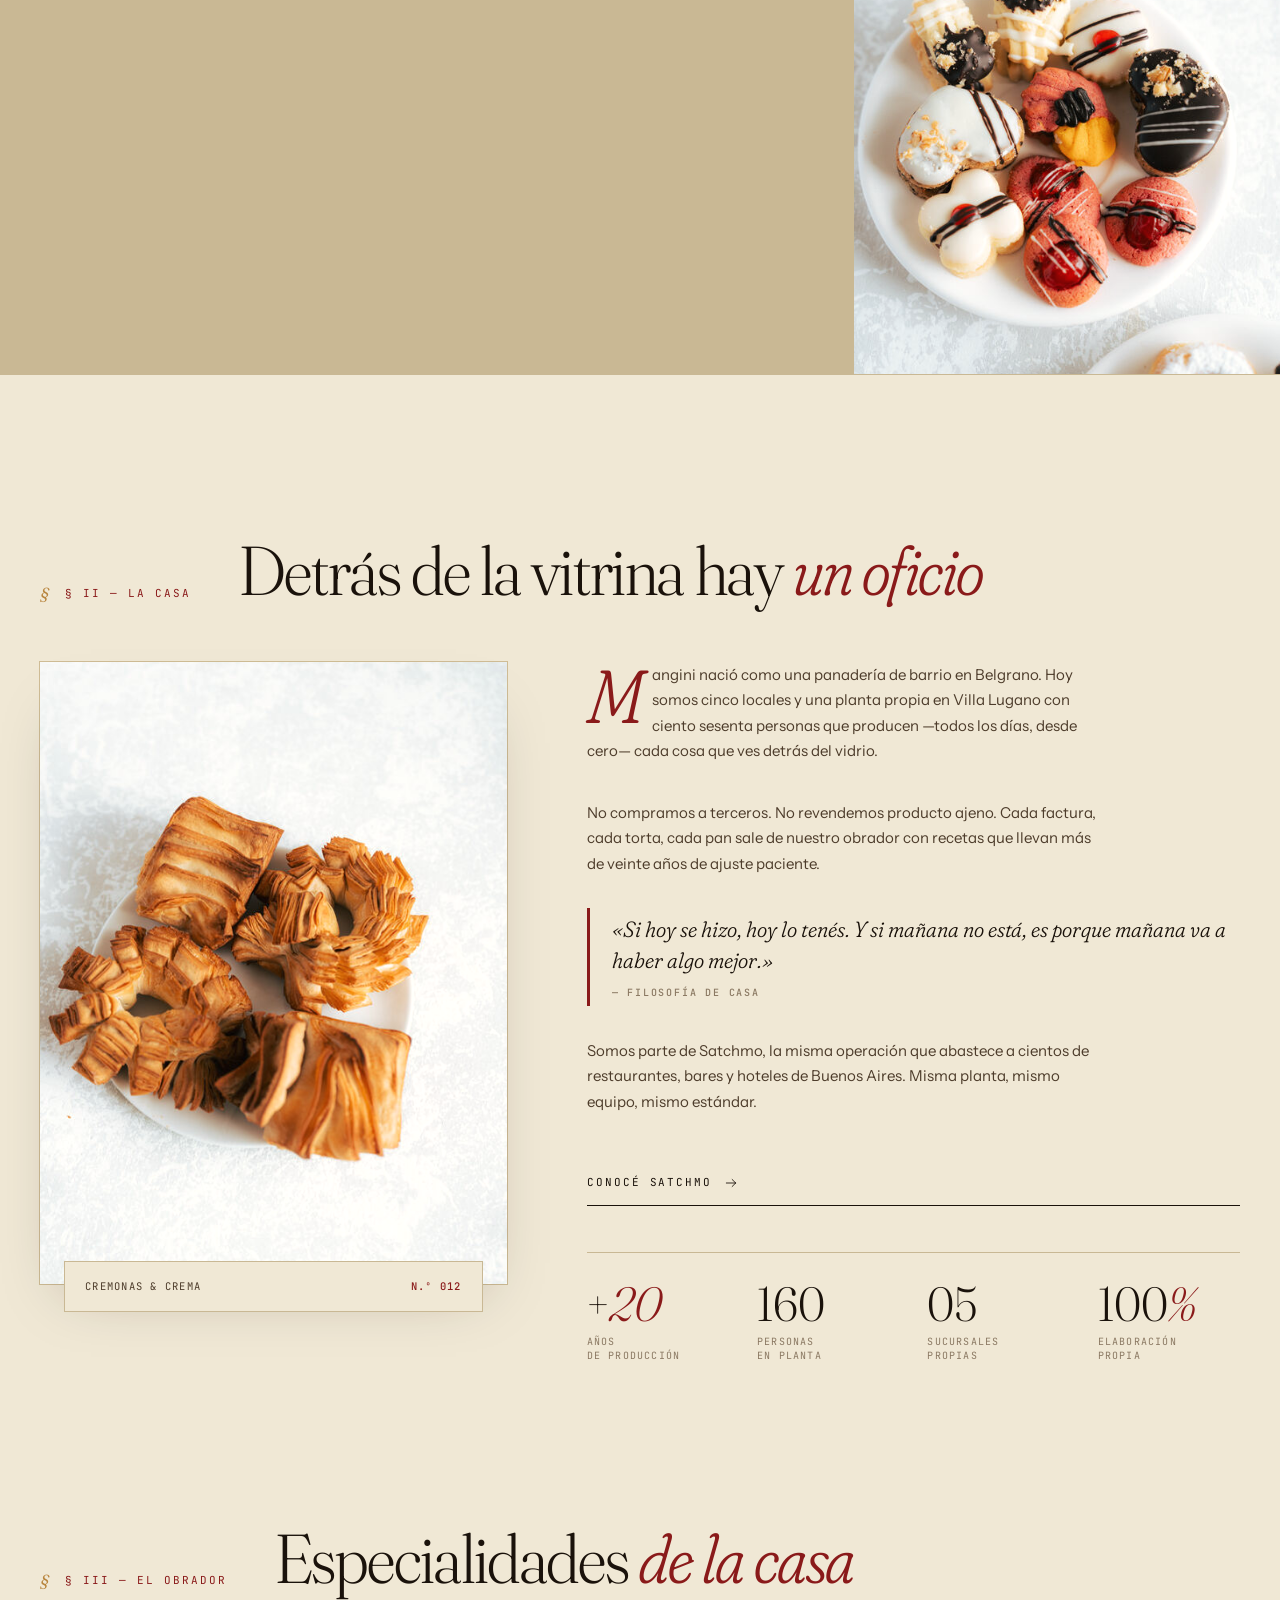
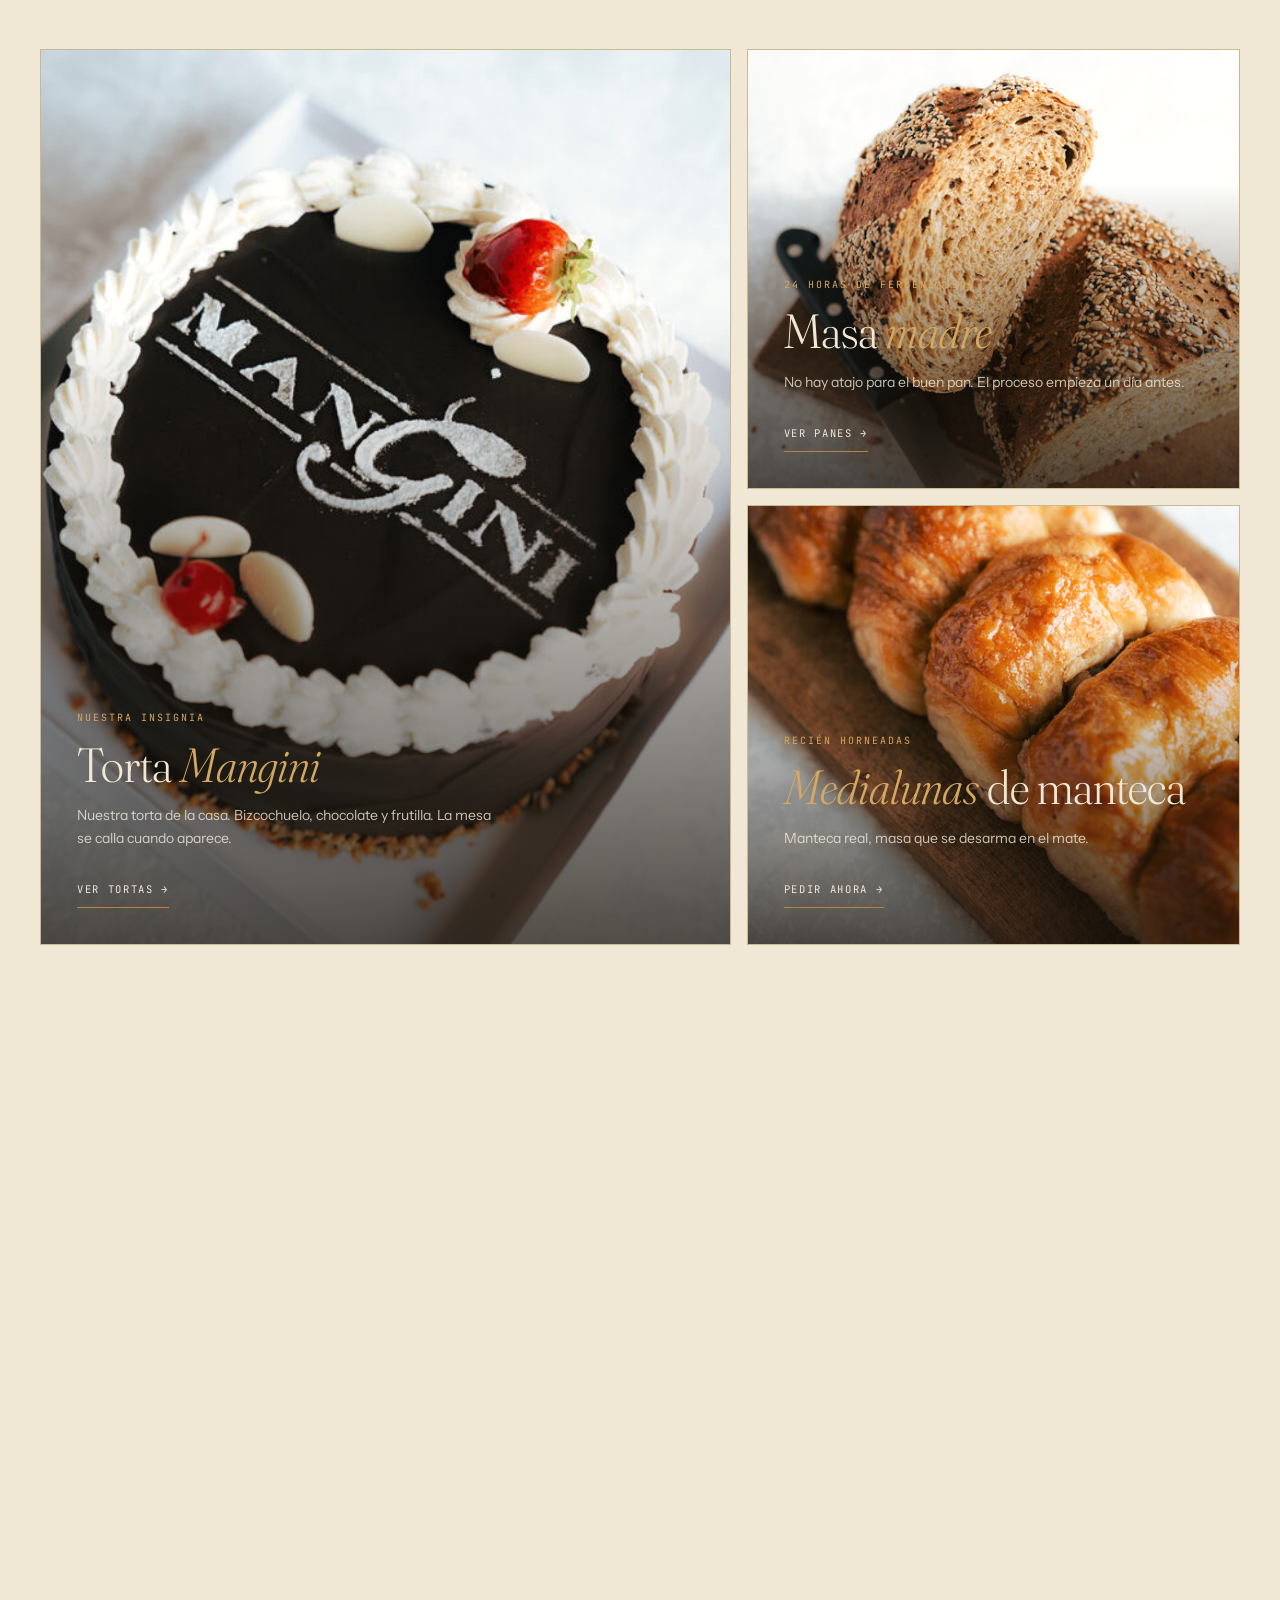
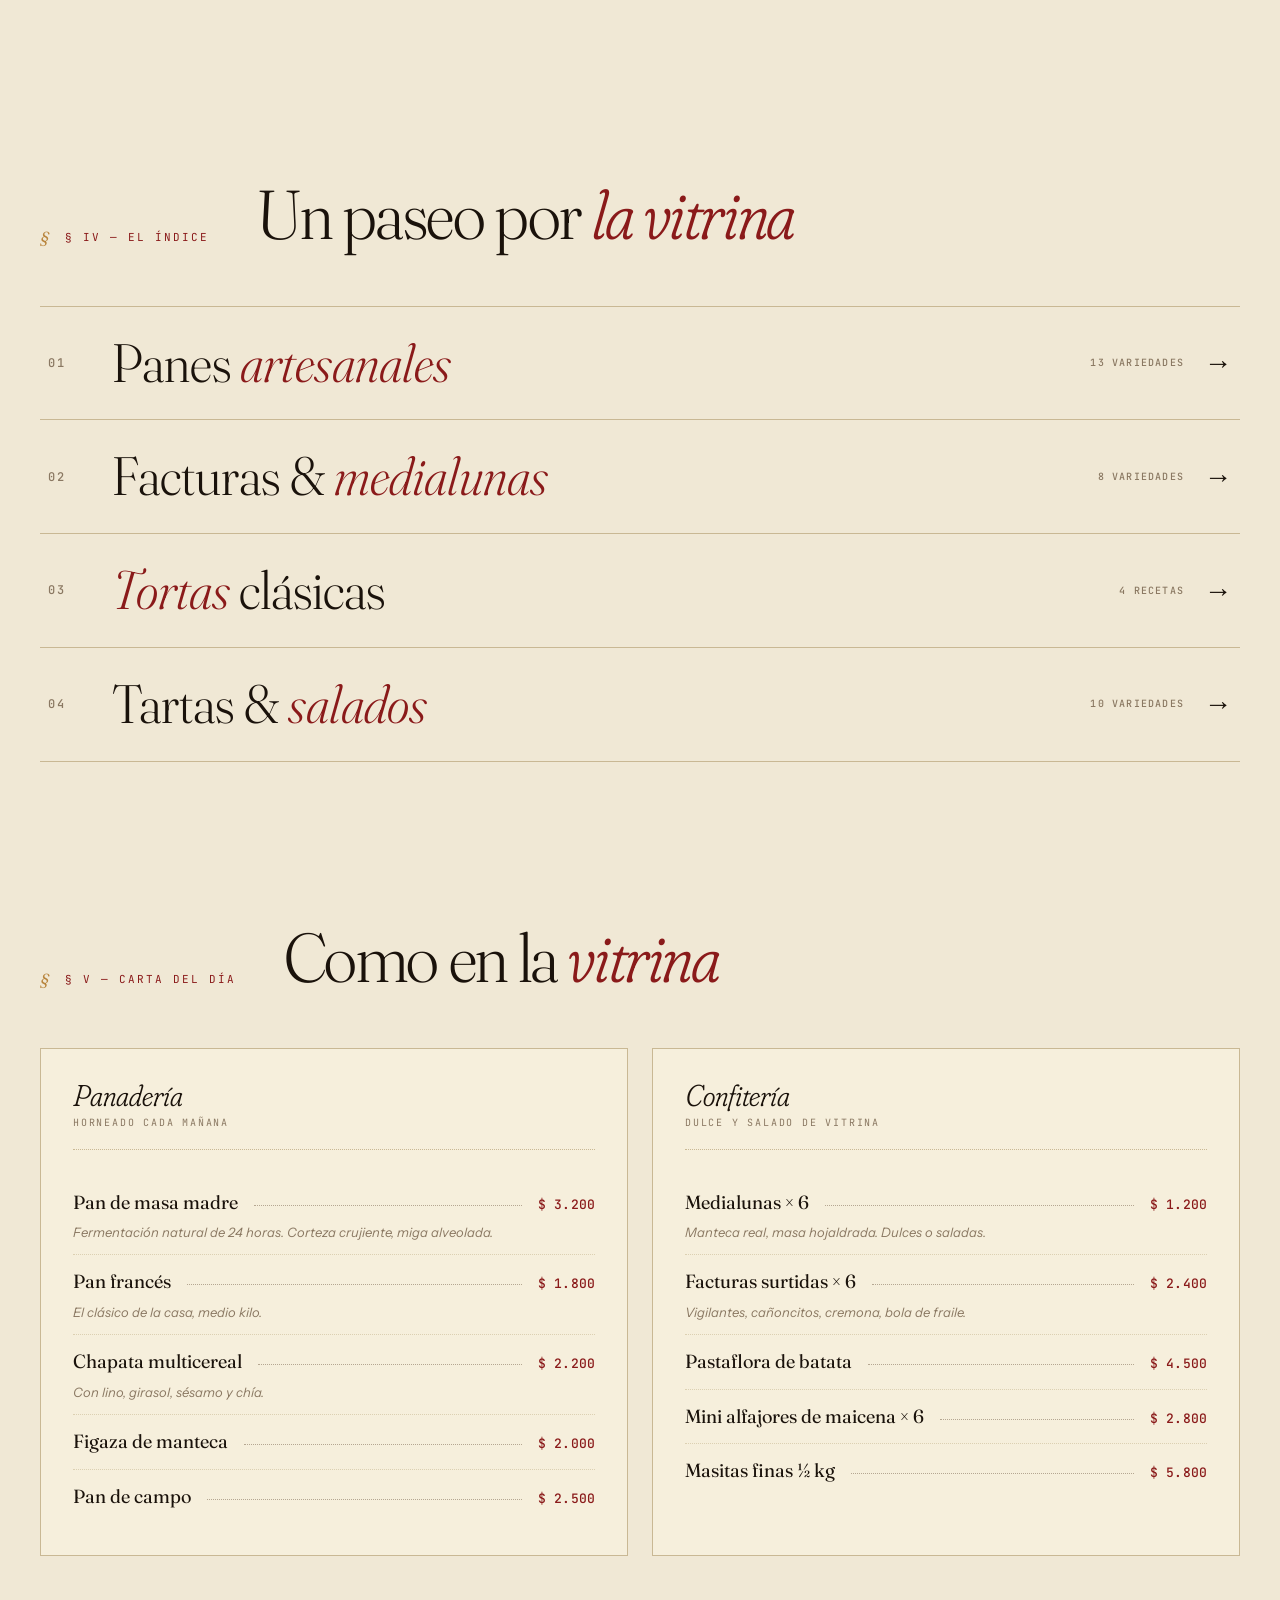
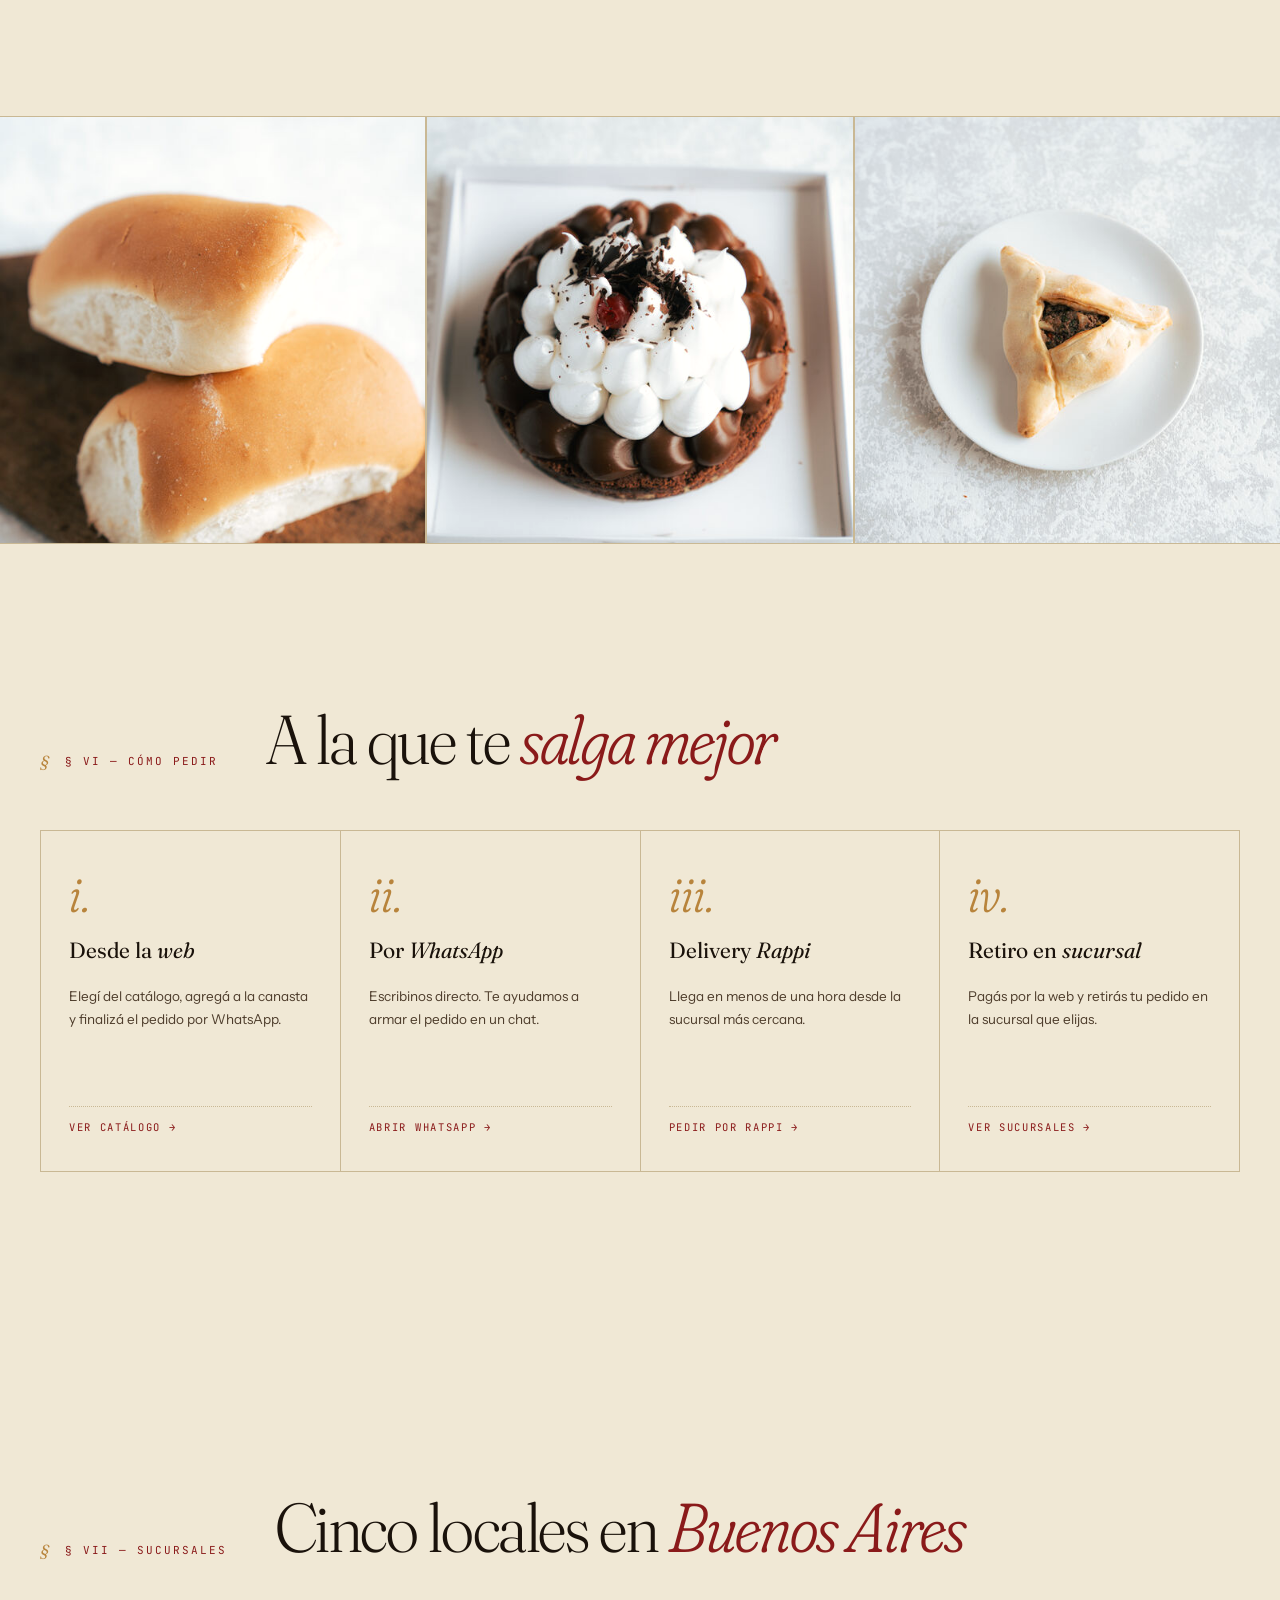
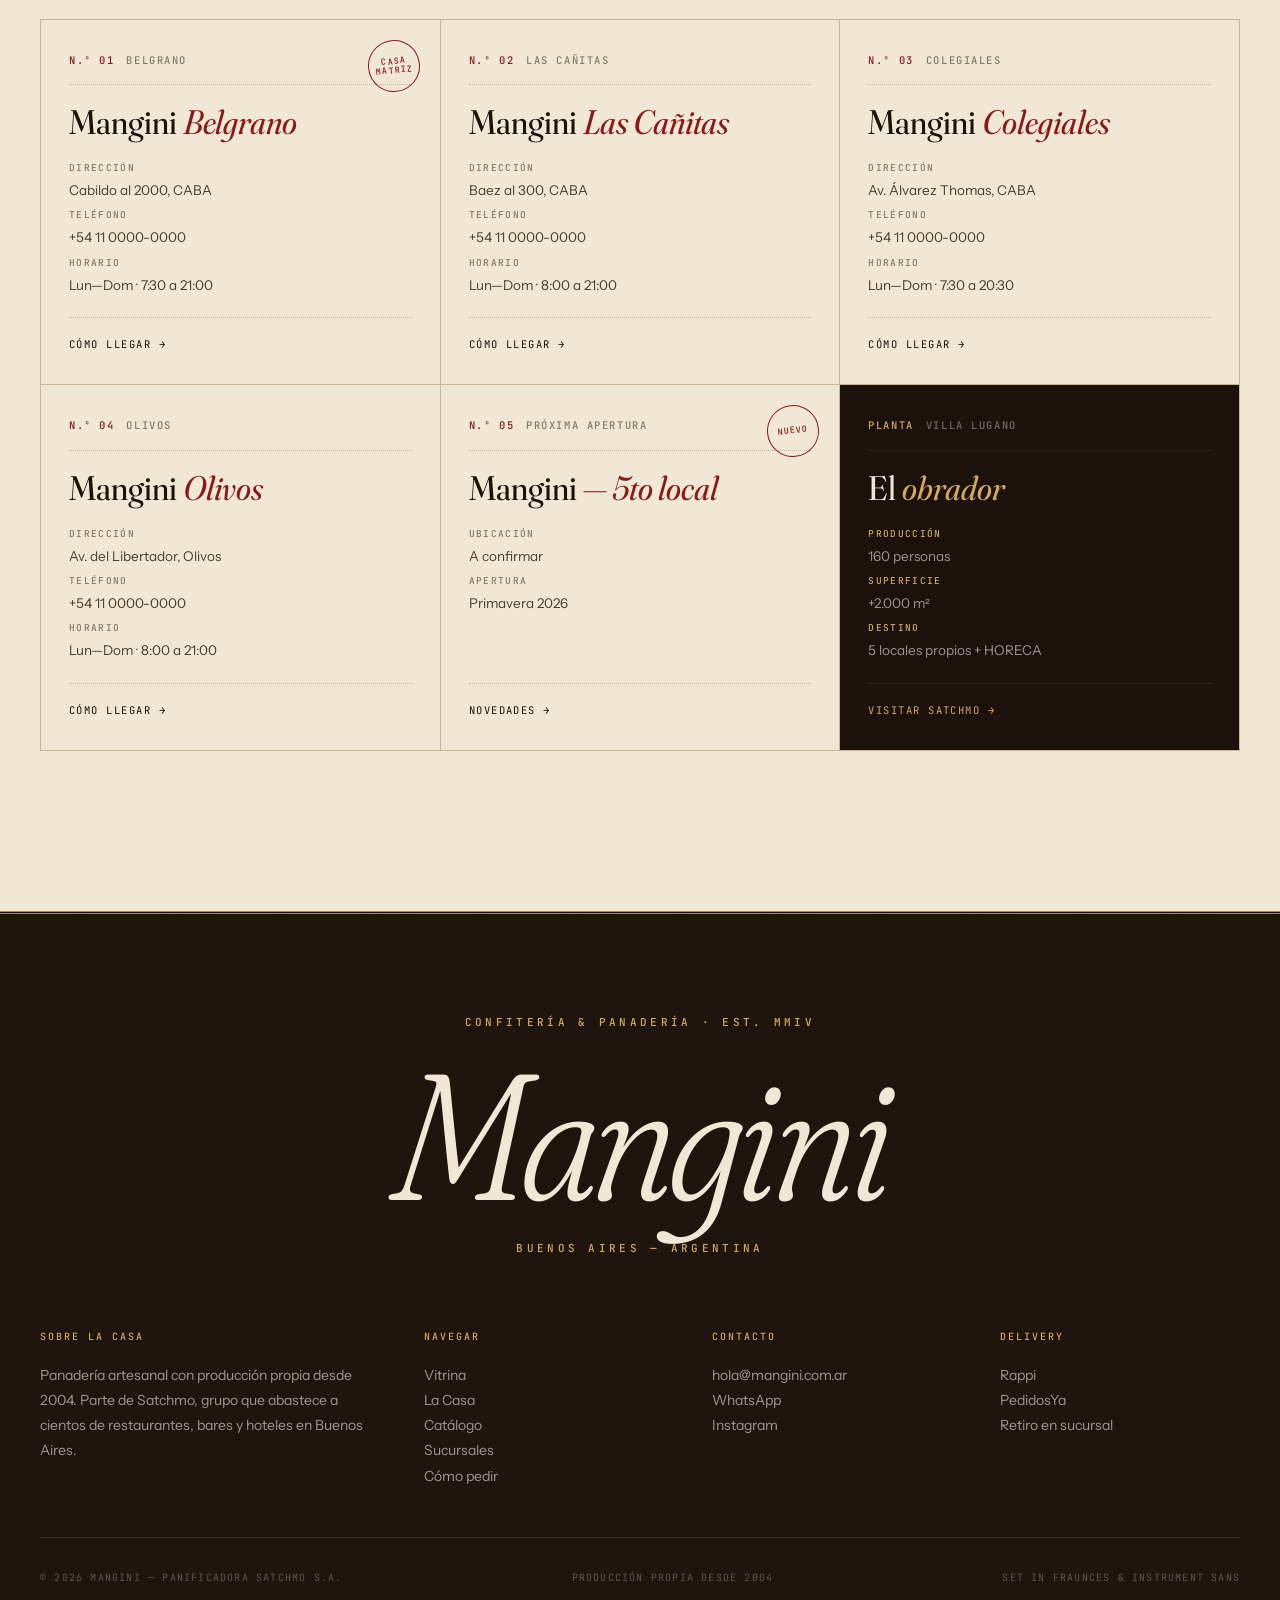
==== commit cb0cdf3a: "Redesign homepage with editorial heritage aesthetic Full visual overhaul of index.html to elevate th" ====
--- a/index.html
+++ b/index.html
@@ -6,375 +6,1383 @@
 <link rel="icon" href="favicon.ico" type="image/x-icon">
 <link rel="icon" href="favicon.png" type="image/png" sizes="32x32">
 <link rel="apple-touch-icon" href="apple-touch-icon.png">
-<title>Mangini — Confitería & Panadería Artesanal | Buenos Aires</title>
-<meta name="description" content="Panadería artesanal con producción propia. Facturas, tortas, panes y medialunas recién horneados todos los días. 5 sucursales en Buenos Aires.">
+<title>Mangini — Confitería & Panadería Artesanal · Buenos Aires · Est. MMIV</title>
+<meta name="description" content="Panadería artesanal con producción propia desde 2004. Facturas, tortas, panes y medialunas recién horneados. Cinco sucursales en Buenos Aires.">
 <link rel="preconnect" href="https://fonts.googleapis.com">
 <link rel="preconnect" href="https://fonts.gstatic.com" crossorigin>
-<link href="https://fonts.googleapis.com/css2?family=Cormorant+Garamond:ital,wght@0,300;0,400;0,500;1,300;1,400&family=Outfit:wght@300;400;500&display=swap" rel="stylesheet">
+<link href="https://fonts.googleapis.com/css2?family=Fraunces:ital,opsz,wght,SOFT@0,9..144,300..700,0..100;1,9..144,300..700,0..100&family=Instrument+Sans:ital,wght@0,400..600;1,400..600&family=JetBrains+Mono:wght@400;500&display=swap" rel="stylesheet">
 <style>
 *,*::before,*::after{margin:0;padding:0;box-sizing:border-box}
 :root{
-  --bg:#faf9f6;--dark:#1a1a1a;--mid:#e8e6e1;--accent:#8b5e6b;--accent-l:#a87783;
-  --text:#2c2c2c;--text-s:#888;--text-inv:#faf9f6;
-  --serif:'Cormorant Garamond',Georgia,serif;--sans:'Outfit',system-ui,sans-serif;
-}
-html{scroll-behavior:smooth}
-body{font-family:var(--sans);color:var(--text);background:var(--bg);-webkit-font-smoothing:antialiased;overflow-x:hidden}
-@media(prefers-reduced-motion:reduce){*{animation-duration:.01ms!important;transition-duration:.01ms!important}[data-a]{opacity:1!important;transform:none!important}}
-::selection{background:var(--accent);color:#fff}
+  --paper:#f0e8d5;
+  --paper-w:#f6efdc;
+  --paper-d:#e6ddc4;
+  --ink:#1a120b;
+  --ink-s:#4d3c2b;
+  --mute:#8a7862;
+  --line:#c9b894;
+  --line-soft:#dcd0b2;
+  --ox:#8a1a1a;
+  --ox-d:#5e0f0f;
+  --ox-l:#a82c2c;
+  --brass:#b8843c;
+  --brass-l:#d4a762;
+  --ivory:#f6efdc;
+
+  --f-display:'Fraunces',Georgia,serif;
+  --f-sans:'Instrument Sans',-apple-system,sans-serif;
+  --f-mono:'JetBrains Mono',ui-monospace,monospace;
+}
+html{scroll-behavior:smooth;background:var(--paper)}
+body{
+  font-family:var(--f-sans);
+  color:var(--ink);
+  background:var(--paper);
+  -webkit-font-smoothing:antialiased;
+  overflow-x:hidden;
+  font-feature-settings:"ss01","ss02","liga","kern";
+  line-height:1.55;
+}
+body::before{
+  content:'';position:fixed;inset:0;z-index:1;pointer-events:none;opacity:.42;
+  background-image:url("data:image/svg+xml;utf8,<svg xmlns='http://www.w3.org/2000/svg' width='240' height='240'><filter id='n'><feTurbulence type='fractalNoise' baseFrequency='0.82' numOctaves='2' stitchTiles='stitch'/><feColorMatrix values='0 0 0 0 0.1  0 0 0 0 0.07  0 0 0 0 0.04  0 0 0 0.22 0'/></filter><rect width='100%' height='100%' filter='url(%23n)'/></svg>");
+  mix-blend-mode:multiply;
+}
+@media(prefers-reduced-motion:reduce){*{animation-duration:.01ms!important;transition-duration:.01ms!important}[data-rv]{opacity:1!important;transform:none!important;clip-path:none!important}}
+::selection{background:var(--ox);color:var(--ivory)}
 img{display:block;max-width:100%}a{color:inherit;text-decoration:none}
-
-[data-a]{opacity:0;transform:translateY(28px);transition:opacity .8s cubic-bezier(.16,1,.3,1),transform .8s cubic-bezier(.16,1,.3,1)}
-[data-a].v{opacity:1;transform:none}
-[data-a][data-d="1"]{transition-delay:.12s}[data-a][data-d="2"]{transition-delay:.24s}[data-a][data-d="3"]{transition-delay:.36s}
-
-/* NAV */
-nav{position:fixed;top:0;left:0;right:0;z-index:100;padding:24px 32px;display:flex;align-items:center;justify-content:space-between;transition:all .5s}
-nav.s{background:rgba(250,249,246,.93);backdrop-filter:blur(20px);padding:16px 32px}
-.nl{display:flex;align-items:center}.nl img{height:36px;width:auto;transition:filter .3s}.nl.inv img{filter:brightness(0) invert(1)}nav.s .nl img{filter:none!important}
-.nk{display:none;gap:32px;list-style:none}
-.nk a{font-family:var(--sans);font-size:12px;font-weight:400;letter-spacing:.14em;text-transform:uppercase;color:var(--text);opacity:.5;transition:opacity .3s}.nk a.inv{color:var(--text-inv)}nav.s .nk a{color:var(--text)!important}.nk a:hover{opacity:1}
-.nr{display:flex;align-items:center;gap:20px}
-.nc{font-family:var(--sans);font-size:12px;letter-spacing:.1em;text-transform:uppercase;color:var(--text);opacity:.5;display:none;transition:opacity .3s;position:relative;cursor:pointer;background:none;border:none}.nc.inv{color:var(--text-inv)}nav.s .nc{color:var(--text)!important}.nc:hover{opacity:1}
-.nc span{position:absolute;top:-6px;right:-14px;width:16px;height:16px;border-radius:50%;background:var(--accent);color:#fff;font-size:9px;display:flex;align-items:center;justify-content:center}
-.nh{display:flex;flex-direction:column;gap:6px;background:none;border:none;cursor:pointer;padding:6px}
-.nh em{display:block;width:22px;height:1px;background:var(--text);transition:all .4s;font-style:normal}.nh.inv em{background:var(--text-inv)}nav.s .nh em{background:var(--text)!important}
-.nh.open em:nth-child(1){transform:rotate(45deg) translate(5px,5px)}.nh.open em:nth-child(2){opacity:0}.nh.open em:nth-child(3){transform:rotate(-45deg) translate(5px,-5px)}
-@media(min-width:900px){.nk{display:flex}.nc{display:block}.nh{display:none}nav{padding:28px 48px}nav.s{padding:18px 48px}}
-
-.mob{position:fixed;inset:0;z-index:99;background:var(--bg);display:flex;flex-direction:column;align-items:center;justify-content:center;gap:28px;opacity:0;pointer-events:none;transition:opacity .4s}
-.mob.open{opacity:1;pointer-events:auto}.mob a{font-family:var(--serif);font-size:32px;font-weight:300;color:var(--text)}
-
-/* CART */
-.co{position:fixed;inset:0;background:rgba(26,26,26,.4);z-index:200;opacity:0;pointer-events:none;transition:opacity .4s}.co.open{opacity:1;pointer-events:auto}
-.cp{position:fixed;top:0;right:0;bottom:0;width:380px;max-width:90vw;background:var(--bg);z-index:201;transform:translateX(100%);transition:transform .5s cubic-bezier(.16,1,.3,1);padding:32px;display:flex;flex-direction:column}
+button{font-family:inherit}
+
+[data-rv]{opacity:0;transform:translateY(22px);transition:opacity 1s cubic-bezier(.22,1,.36,1),transform 1s cubic-bezier(.22,1,.36,1)}
+[data-rv].v{opacity:1;transform:none}
+[data-rv][data-dl="1"]{transition-delay:.08s}
+[data-rv][data-dl="2"]{transition-delay:.18s}
+[data-rv][data-dl="3"]{transition-delay:.28s}
+[data-rv][data-dl="4"]{transition-delay:.38s}
+[data-rv="mask"]{clip-path:inset(0 100% 0 0);opacity:1;transform:none;transition:clip-path 1.4s cubic-bezier(.76,0,.17,1)}
+[data-rv="mask"].v{clip-path:inset(0 0 0 0)}
+
+.dateline{
+  position:relative;z-index:60;
+  background:var(--ink);color:var(--paper);
+  font-family:var(--f-mono);font-size:10.5px;letter-spacing:.08em;
+  padding:8px 24px;
+  display:flex;justify-content:space-between;align-items:center;gap:20px;
+  border-bottom:1px solid var(--brass);
+  text-transform:uppercase;
+}
+.dateline span{opacity:.7}
+.dateline .dl-mid{opacity:.5;display:none}
+.dateline b{font-weight:500;color:var(--brass-l)}
+@media(min-width:780px){.dateline{padding:9px 40px;font-size:11px}.dateline .dl-mid{display:block}}
+
+nav{
+  position:sticky;top:0;z-index:50;
+  background:var(--paper);
+  border-bottom:1px solid var(--line);
+  padding:18px 24px;
+  display:grid;grid-template-columns:1fr auto 1fr;align-items:center;gap:16px;
+  transition:padding .4s ease;
+}
+nav.s{padding:12px 24px;background:rgba(240,232,213,.96);backdrop-filter:blur(14px)}
+.nv-l{display:flex;align-items:center;gap:18px;font-family:var(--f-mono);font-size:10.5px;letter-spacing:.1em;text-transform:uppercase;color:var(--ink-s)}
+.nv-l .sec-n{color:var(--ox);font-weight:500}
+.nv-c{display:flex;align-items:center;justify-content:center;gap:10px}
+.nv-c img{height:32px;width:auto}
+.nv-c .wordmark{display:none;font-family:var(--f-display);font-weight:400;font-style:italic;font-size:26px;letter-spacing:-.01em;line-height:1;font-variation-settings:"opsz" 144,"SOFT" 50}
+@media(min-width:720px){.nv-c .wordmark{display:inline-block}}
+.nv-r{display:flex;align-items:center;justify-content:flex-end;gap:18px}
+@media(min-width:720px){.nv-r{gap:22px}}
+.nv-ln{display:none;gap:28px;list-style:none}
+.nv-ln a{font-family:var(--f-mono);font-size:10.5px;letter-spacing:.12em;text-transform:uppercase;color:var(--ink-s);transition:color .3s;position:relative;padding:4px 0}
+.nv-ln a::after{content:'';position:absolute;left:0;bottom:-2px;width:0;height:1px;background:var(--ox);transition:width .35s cubic-bezier(.22,1,.36,1)}
+.nv-ln a:hover{color:var(--ink)}
+.nv-ln a:hover::after{width:100%}
+.nv-cart{
+  font-family:var(--f-mono);font-size:10.5px;letter-spacing:.12em;text-transform:uppercase;
+  color:var(--ink);background:none;border:none;cursor:pointer;
+  display:flex;align-items:center;gap:8px;padding:0;
+}
+.nv-cart .cart-lbl{display:none}
+@media(min-width:720px){.nv-cart .cart-lbl{display:inline}}
+.nv-cart:hover{color:var(--ox)}
+.nv-cart em{
+  font-style:normal;
+  min-width:20px;padding:2px 6px;
+  background:var(--ox);color:var(--paper);
+  font-size:9.5px;letter-spacing:.04em;
+  display:inline-flex;align-items:center;justify-content:center;
+}
+.nv-burger{display:flex;flex-direction:column;gap:5px;background:none;border:none;cursor:pointer;padding:6px}
+.nv-burger em{display:block;width:22px;height:1.2px;background:var(--ink);transition:all .4s;font-style:normal}
+.nv-burger.open em:nth-child(1){transform:rotate(45deg) translate(4px,5px)}
+.nv-burger.open em:nth-child(2){opacity:0}
+.nv-burger.open em:nth-child(3){transform:rotate(-45deg) translate(4px,-5px)}
+@media(min-width:980px){.nv-ln{display:flex}.nv-burger{display:none}nav{padding:20px 40px}}
+@media(max-width:600px){.nv-l{display:none}nav{grid-template-columns:auto 1fr auto}.nv-c{justify-content:flex-start}}
+
+.mob{position:fixed;inset:0;z-index:49;background:var(--paper);display:flex;flex-direction:column;align-items:flex-start;justify-content:center;gap:0;padding:48px;opacity:0;pointer-events:none;transition:opacity .4s}
+.mob.open{opacity:1;pointer-events:auto}
+.mob a{font-family:var(--f-display);font-size:clamp(42px,9vw,72px);font-weight:300;font-style:italic;color:var(--ink);line-height:1.15;font-variation-settings:"opsz" 144;transition:color .3s}
+.mob a:hover{color:var(--ox)}
+.mob-foot{position:absolute;bottom:28px;left:48px;right:48px;display:flex;justify-content:space-between;font-family:var(--f-mono);font-size:10.5px;letter-spacing:.1em;text-transform:uppercase;color:var(--mute)}
+
+.co{position:fixed;inset:0;background:rgba(26,18,11,.55);z-index:200;opacity:0;pointer-events:none;transition:opacity .4s;backdrop-filter:blur(3px)}.co.open{opacity:1;pointer-events:auto}
+.cp{position:fixed;top:0;right:0;bottom:0;width:420px;max-width:92vw;background:var(--paper-w);z-index:201;transform:translateX(100%);transition:transform .55s cubic-bezier(.16,1,.3,1);padding:32px;display:flex;flex-direction:column;border-left:1px solid var(--line)}
 .cp.open{transform:none}
-.cp__h{display:flex;justify-content:space-between;align-items:center;margin-bottom:32px}
-.cp__t{font-family:var(--sans);font-size:12px;font-weight:500;letter-spacing:.14em;text-transform:uppercase}
-.cp__x{background:none;border:none;font-size:22px;cursor:pointer;color:var(--text);padding:4px}
-.cp__items{flex:1;overflow-y:auto}
-.cp__empty{font-family:var(--sans);font-size:14px;font-weight:300;color:var(--text-s)}
-.ci{display:flex;gap:16px;padding:16px 0;border-bottom:1px solid var(--mid)}
-.ci__img{width:64px;height:64px;overflow:hidden;flex-shrink:0}.ci__img img{width:100%;height:100%;object-fit:cover}
-.ci__info{flex:1}.ci__n{font-family:var(--sans);font-size:13px;font-weight:500}.ci__p{font-family:var(--sans);font-size:13px;color:var(--accent);margin-top:4px}
-.ci__q{display:flex;align-items:center;gap:12px;margin-top:8px}
-.ci__q button{width:24px;height:24px;border:1px solid var(--mid);background:none;cursor:pointer;font-size:14px;display:flex;align-items:center;justify-content:center;transition:border-color .3s}.ci__q button:hover{border-color:var(--accent)}
-.ci__q em{font-style:normal;font-family:var(--sans);font-size:13px}
-.cp__f{padding-top:24px;border-top:1px solid var(--mid)}
-.cp__total{display:flex;justify-content:space-between;margin-bottom:20px;font-family:var(--sans);font-size:14px;font-weight:500}
-.cp__wa{display:block;text-align:center;padding:14px;background:var(--accent);color:#fff;font-family:var(--sans);font-size:12px;letter-spacing:.1em;text-transform:uppercase;transition:background .3s}.cp__wa:hover{background:var(--accent-l)}
-
-/* HERO */
-.hero{position:relative;height:100vh;min-height:640px;overflow:hidden;display:flex;align-items:flex-end}
-.hero__img{position:absolute;inset:0;background:url('img/MEDIALUNAS DULCES.JPG') center/cover}
-.hero__ov{position:absolute;inset:0;background:linear-gradient(to top,rgba(26,26,26,.68) 0%,rgba(26,26,26,.08) 50%,rgba(26,26,26,.2) 100%)}
-.hero__c{position:relative;z-index:2;padding:0 32px 72px;max-width:800px}
-.hero__pre{font-family:var(--sans);font-size:11px;letter-spacing:.18em;text-transform:uppercase;color:rgba(250,249,246,.45);margin-bottom:24px;opacity:0;animation:fu .8s .4s forwards}
-.hero__h1{font-family:var(--serif);font-size:clamp(44px,8.5vw,84px);font-weight:300;color:var(--text-inv);line-height:1.06;margin-bottom:20px;opacity:0;animation:fu .8s .6s forwards}.hero__h1 em{font-style:italic}
-.hero__sub{font-family:var(--sans);font-size:15px;font-weight:300;color:rgba(250,249,246,.6);line-height:1.75;max-width:400px;margin-bottom:40px;opacity:0;animation:fu .8s .8s forwards}
-.hero__btns{display:flex;gap:24px;flex-wrap:wrap;opacity:0;animation:fu .8s 1s forwards}
-.hb{padding:14px 0;font-family:var(--sans);font-size:12px;letter-spacing:.14em;text-transform:uppercase;color:var(--text-inv);border-bottom:1px solid rgba(250,249,246,.3);transition:all .4s}.hb:hover{border-color:var(--accent-l);color:var(--accent-l)}
-.hb--a{border-bottom-color:var(--accent);color:var(--accent-l)}
-.hscr{position:absolute;bottom:32px;right:32px;z-index:2;display:flex;flex-direction:column;align-items:center;gap:10px;opacity:0;animation:fu .8s 1.3s forwards}
-.hscr b{font-family:var(--sans);font-size:9px;letter-spacing:.2em;text-transform:uppercase;color:rgba(250,249,246,.25);writing-mode:vertical-lr;font-weight:400}
-.scrl{width:1px;height:40px;background:rgba(250,249,246,.12);overflow:hidden;position:relative}.scrl::after{content:'';position:absolute;left:0;width:100%;height:100%;background:var(--accent);animation:sl 2.2s infinite}
-@keyframes fu{from{opacity:0;transform:translateY(24px)}to{opacity:1;transform:none}}
-@keyframes sl{0%{top:-100%}50%{top:100%}100%{top:100%}}
-@media(min-width:900px){.hero__c{padding:0 48px 96px}}
-
-/* MARQUEE */
-.mq{overflow:hidden;padding:28px 0;border-bottom:1px solid var(--mid)}
-.mq__t{display:flex;width:max-content;animation:mr 40s linear infinite}
-.mq__i{font-family:var(--serif);font-size:18px;font-weight:300;font-style:italic;color:var(--text-s);white-space:nowrap;padding:0 20px}.mq__i::after{content:'·';padding-left:20px}
-@keyframes mr{0%{transform:translateX(0)}100%{transform:translateX(-50%)}}
-@media(min-width:768px){.mq__i{font-size:22px;padding:0 28px}.mq__i::after{padding-left:28px}.mq{padding:36px 0}}
-
-/* SHARED */
-.sec{padding:100px 32px}.sec--d{background:var(--dark);color:var(--text-inv)}
-.si{max-width:1000px;margin:0 auto}
-.pre{font-family:var(--sans);font-size:11px;letter-spacing:.18em;text-transform:uppercase;color:var(--accent);margin-bottom:20px}
-.h2{font-family:var(--serif);font-size:clamp(28px,4.5vw,48px);font-weight:300;line-height:1.2;margin-bottom:20px}
-.pp{font-family:var(--sans);font-size:15px;font-weight:300;line-height:1.8;color:var(--text-s);max-width:520px}.pp+.pp{margin-top:16px}
-@media(min-width:900px){.sec{padding:140px 48px}}
-
-/* FEATURED */
-.fgrid{display:grid;gap:1px;background:var(--mid);margin-top:48px}
-.fc{background:var(--bg);overflow:hidden;transition:background .4s}.fc:hover{background:#fff}
-.fc__i{aspect-ratio:4/5;overflow:hidden;position:relative}.fc__i img{width:100%;height:100%;object-fit:cover;transition:transform 5s cubic-bezier(.16,1,.3,1)}.fc:hover .fc__i img{transform:scale(1.04)}
-.fc__badge{position:absolute;top:16px;left:16px;font-family:var(--sans);font-size:10px;letter-spacing:.1em;text-transform:uppercase;background:var(--accent);color:#fff;padding:4px 10px}
-.fc__b{padding:24px}
-.fc__n{font-family:var(--sans);font-size:14px;font-weight:500;margin-bottom:6px}
-.fc__p{font-family:var(--sans);font-size:16px;color:var(--accent)}
-.fc__add{display:inline-flex;align-items:center;gap:6px;margin-top:14px;font-family:var(--sans);font-size:11px;letter-spacing:.08em;text-transform:uppercase;color:var(--text-s);cursor:pointer;background:none;border:none;padding:0;transition:color .3s}.fc__add:hover{color:var(--accent)}
-.va{display:inline-flex;align-items:center;gap:8px;margin-top:48px;font-family:var(--sans);font-size:12px;letter-spacing:.12em;text-transform:uppercase;color:var(--accent);padding:12px 0;border-bottom:1px solid var(--accent);transition:all .3s}.va:hover{color:var(--text);border-color:var(--text)}
-@media(min-width:640px){.fgrid{grid-template-columns:repeat(2,1fr)}}@media(min-width:1024px){.fgrid{grid-template-columns:repeat(4,1fr)}}
-
-/* PROMOS */
-.promos{display:grid;gap:1px;background:var(--mid)}
-.promo{position:relative;overflow:hidden;min-height:400px;display:flex;align-items:flex-end}
-.promo__i{position:absolute;inset:0}.promo__i img{width:100%;height:100%;object-fit:cover;transition:transform 5s cubic-bezier(.16,1,.3,1)}.promo:hover .promo__i img{transform:scale(1.04)}
-.promo__o{position:absolute;inset:0;background:linear-gradient(to top,rgba(26,26,26,.6) 0%,transparent 60%)}
-.promo__c{position:relative;z-index:2;padding:32px}
-.promo__t{font-family:var(--serif);font-size:clamp(24px,3vw,36px);font-weight:300;color:var(--text-inv);margin-bottom:8px}
-.promo__s{font-family:var(--sans);font-size:14px;font-weight:300;color:rgba(250,249,246,.6);line-height:1.6;max-width:360px;margin-bottom:20px}
-.promo__lk{font-family:var(--sans);font-size:11px;letter-spacing:.12em;text-transform:uppercase;color:var(--text-inv);padding:8px 0;border-bottom:1px solid rgba(250,249,246,.3);transition:all .3s;display:inline-block}.promo__lk:hover{border-color:var(--accent-l);color:var(--accent-l)}
-@media(min-width:768px){.promos{grid-template-columns:1fr 1fr}.promo:first-child{grid-row:span 2}}
-
-/* GALLERY */
-.gallery{display:grid;gap:1px;background:var(--mid)}
-.gi{overflow:hidden}.gi img{width:100%;height:100%;object-fit:cover;transition:transform 5s cubic-bezier(.16,1,.3,1)}.gi:hover img{transform:scale(1.05)}
-.gal-2{grid-template-columns:1fr 1fr}.gal-2 .gi{aspect-ratio:3/2}
-.gal-3{grid-template-columns:1fr 1fr 1fr}.gal-3 .gi{aspect-ratio:4/3}
-.gal-h{grid-template-columns:2fr 1fr}.gal-h .gi:first-child{aspect-ratio:16/9;grid-row:span 2}.gal-h .gi{aspect-ratio:1/1}
-@media(max-width:767px){.gal-2,.gal-3,.gal-h{grid-template-columns:1fr}.gal-h .gi:first-child{grid-row:auto}}
-
-/* IMGBREAK */
-.ib{width:100%;height:55vh;min-height:360px;overflow:hidden}.ib img{width:100%;height:100%;object-fit:cover}
-
-/* ABOUT */
-.about{display:grid;gap:48px}
-.about__imgs{display:grid;gap:1px;background:var(--mid)}.about__imgs .ai{overflow:hidden;aspect-ratio:4/3}.about__imgs .ai img{width:100%;height:100%;object-fit:cover;transition:transform 6s cubic-bezier(.16,1,.3,1)}.about__imgs .ai:hover img{transform:scale(1.04)}
-.about__lk{display:inline-flex;align-items:center;gap:8px;margin-top:32px;font-family:var(--sans);font-size:12px;letter-spacing:.12em;text-transform:uppercase;color:var(--accent);padding:12px 0;border-bottom:1px solid var(--accent);transition:all .3s}.about__lk:hover{color:var(--text);border-color:var(--text)}
-.about__stats{display:grid;grid-template-columns:1fr 1fr;gap:24px;margin-top:40px;padding-top:32px;border-top:1px solid var(--mid)}
-.as-n{font-family:var(--serif);font-size:32px;font-weight:300;line-height:1}.as-l{font-family:var(--sans);font-size:11px;letter-spacing:.1em;text-transform:uppercase;color:var(--text-s);margin-top:6px}
-@media(min-width:768px){.about{grid-template-columns:1fr 1fr;gap:80px;align-items:center}.about__imgs{grid-template-columns:1fr 1fr}}
-
-/* CATEGORIES */
-.cats{display:grid;gap:1px;background:var(--mid);margin-top:48px}
-.cat{position:relative;aspect-ratio:3/2;overflow:hidden;cursor:pointer}
-.cat img{width:100%;height:100%;object-fit:cover;transition:transform 4s cubic-bezier(.16,1,.3,1)}.cat:hover img{transform:scale(1.06)}
-.cat__o{position:absolute;inset:0;background:rgba(26,26,26,.35);transition:background .4s;display:flex;align-items:center;justify-content:center}.cat:hover .cat__o{background:rgba(26,26,26,.5)}
-.cat__n{font-family:var(--serif);font-size:22px;font-weight:300;color:var(--text-inv)}
-@media(min-width:640px){.cats{grid-template-columns:repeat(2,1fr)}}@media(min-width:900px){.cats{grid-template-columns:repeat(3,1fr)}}
-
-/* ORDER */
-.ogrid{display:grid;gap:1px;background:var(--mid);margin-top:48px}
-.oc{background:var(--bg);padding:40px 32px;transition:background .4s}.oc:hover{background:#fff}
-.oc__img{aspect-ratio:16/9;overflow:hidden;margin-bottom:20px}.oc__img img{width:100%;height:100%;object-fit:cover;transition:transform 4s cubic-bezier(.16,1,.3,1)}.oc:hover .oc__img img{transform:scale(1.04)}
-.oc__t{font-family:var(--sans);font-size:12px;font-weight:500;letter-spacing:.14em;text-transform:uppercase;margin-bottom:12px}
-.oc__p{font-family:var(--sans);font-size:14px;font-weight:300;line-height:1.75;color:var(--text-s);margin-bottom:16px}
-.oc__lk{font-family:var(--sans);font-size:11px;letter-spacing:.08em;color:var(--accent);display:inline-flex;align-items:center;gap:6px;transition:color .3s}.oc__lk:hover{color:var(--text)}
-@media(min-width:640px){.ogrid{grid-template-columns:repeat(2,1fr)}}@media(min-width:900px){.ogrid{grid-template-columns:repeat(4,1fr)}}
-
-/* SUCURSALES */
-.sgrid{display:grid;gap:1px;background:var(--mid);margin-top:48px}
-.suc{background:var(--bg);overflow:hidden;transition:background .4s}.suc:hover{background:#fff}
-.suc__img{aspect-ratio:16/9;overflow:hidden}.suc__img img{width:100%;height:100%;object-fit:cover;transition:transform 5s cubic-bezier(.16,1,.3,1)}.suc:hover .suc__img img{transform:scale(1.04)}
-.suc__b{padding:24px}
-.suc__n{font-family:var(--sans);font-size:13px;font-weight:500;letter-spacing:.1em;text-transform:uppercase;margin-bottom:10px}
-.suc__d{font-family:var(--sans);font-size:13px;font-weight:300;color:var(--text-s);line-height:2}
-.suc__lk{display:inline-block;margin-top:10px;font-family:var(--sans);font-size:11px;letter-spacing:.08em;color:var(--accent);transition:color .3s}.suc__lk:hover{color:var(--text)}
-@media(min-width:640px){.sgrid{grid-template-columns:repeat(2,1fr)}}@media(min-width:900px){.sgrid{grid-template-columns:repeat(3,1fr)}}
-
-/* FOOTER */
-footer{background:var(--dark);color:var(--text-inv);padding:64px 32px 32px}
-.fi{max-width:1000px;margin:0 auto}.fgr{display:grid;gap:40px;margin-bottom:56px}
-.ft{font-family:var(--sans);font-size:10px;letter-spacing:.15em;text-transform:uppercase;color:rgba(250,249,246,.3);margin-bottom:14px}
-.flogo{font-family:var(--serif);font-size:20px;font-weight:400;margin-bottom:10px}
-.ftag{font-family:var(--sans);font-size:13px;font-weight:300;color:rgba(250,249,246,.4);line-height:1.6}
-.flk{list-style:none}.flk li+li{margin-top:10px}.flk a{font-family:var(--sans);font-size:13px;font-weight:300;color:rgba(250,249,246,.45);transition:color .3s}.flk a:hover{color:var(--accent-l)}
-.fbot{border-top:1px solid rgba(255,255,255,.06);padding-top:24px;font-family:var(--sans);font-size:11px;font-weight:300;color:rgba(250,249,246,.2)}
-@media(min-width:768px){.fgr{grid-template-columns:2fr 1fr 1fr 1fr}footer{padding:80px 48px 32px}}
-
-/* WA */
-.waf{position:fixed;bottom:28px;right:28px;z-index:90;width:52px;height:52px;border-radius:50%;background:var(--accent);display:flex;align-items:center;justify-content:center;box-shadow:0 4px 24px rgba(139,94,107,.3);transition:transform .3s}.waf:hover{transform:scale(1.08)}.waf svg{width:24px;height:24px;fill:#fff}
-@media(max-width:767px){.waf{width:48px;height:48px;bottom:20px;right:20px}}
+.cp__h{display:flex;justify-content:space-between;align-items:flex-start;margin-bottom:28px;padding-bottom:20px;border-bottom:1px double var(--line)}
+.cp__t{font-family:var(--f-mono);font-size:11px;font-weight:500;letter-spacing:.18em;text-transform:uppercase;color:var(--ink)}
+.cp__tsub{font-family:var(--f-display);font-size:26px;font-style:italic;font-weight:300;margin-top:4px;font-variation-settings:"opsz" 144}
+.cp__x{background:none;border:1px solid var(--line);width:36px;height:36px;font-size:18px;cursor:pointer;color:var(--ink);display:flex;align-items:center;justify-content:center;transition:all .3s}
+.cp__x:hover{background:var(--ink);color:var(--paper);border-color:var(--ink)}
+.cp__items{flex:1;overflow-y:auto;margin:0 -8px;padding:0 8px}
+.cp__empty{font-family:var(--f-display);font-size:22px;font-style:italic;font-weight:300;color:var(--mute);text-align:center;padding:60px 20px;line-height:1.4}
+.ci{display:flex;gap:14px;padding:18px 0;border-bottom:1px solid var(--line-soft)}
+.ci__img{width:68px;height:84px;overflow:hidden;flex-shrink:0;filter:sepia(.15)}
+.ci__img img{width:100%;height:100%;object-fit:cover}
+.ci__info{flex:1;min-width:0}
+.ci__n{font-family:var(--f-display);font-size:17px;font-weight:400;line-height:1.2;margin-bottom:4px;font-variation-settings:"opsz" 72}
+.ci__p{font-family:var(--f-mono);font-size:12px;color:var(--ox);font-weight:500;letter-spacing:.02em}
+.ci__q{display:flex;align-items:center;gap:10px;margin-top:10px;font-family:var(--f-mono);font-size:12px}
+.ci__q button{width:26px;height:26px;border:1px solid var(--line);background:var(--paper);cursor:pointer;font-size:14px;color:var(--ink);display:flex;align-items:center;justify-content:center;transition:all .25s;font-family:var(--f-mono)}
+.ci__q button:hover{background:var(--ink);color:var(--paper);border-color:var(--ink)}
+.ci__q em{font-style:normal;min-width:22px;text-align:center}
+.cp__f{padding-top:22px;border-top:1px double var(--line);margin-top:12px}
+.cp__subline{display:flex;justify-content:space-between;font-family:var(--f-mono);font-size:11px;letter-spacing:.05em;text-transform:uppercase;color:var(--mute);margin-bottom:6px}
+.cp__total{display:flex;justify-content:space-between;margin-bottom:20px;align-items:baseline}
+.cp__total b{font-family:var(--f-mono);font-size:11px;letter-spacing:.15em;text-transform:uppercase;font-weight:500}
+.cp__total span{font-family:var(--f-display);font-size:34px;font-weight:400;font-variation-settings:"opsz" 144;color:var(--ox)}
+.cp__wa{
+  display:flex;align-items:center;justify-content:center;gap:10px;
+  padding:16px;background:var(--ink);color:var(--paper);
+  font-family:var(--f-mono);font-size:11px;letter-spacing:.16em;text-transform:uppercase;
+  transition:background .3s;border:1px solid var(--ink);
+}
+.cp__wa:hover{background:var(--ox);border-color:var(--ox)}
+
+.hero{
+  position:relative;
+  background:var(--paper);
+  padding:40px 24px 0;
+  display:grid;
+  grid-template-columns:1fr;
+  min-height:calc(100vh - 88px);
+}
+.hero__head{
+  display:grid;
+  grid-template-columns:auto 1fr auto;
+  gap:20px;
+  font-family:var(--f-mono);font-size:10.5px;letter-spacing:.12em;text-transform:uppercase;color:var(--ink-s);
+  padding-bottom:32px;
+  border-bottom:1px solid var(--line);
+  margin-bottom:40px;
+  align-items:center;
+}
+.hero__head .sec-lbl{color:var(--ox);font-weight:500}
+.hero__head .sep{flex:1;height:1px;background:var(--line);display:none}
+.hero__grid{
+  display:grid;grid-template-columns:1fr;gap:32px;
+  flex:1;align-items:center;
+}
+.hero__txt{position:relative;z-index:3;padding-bottom:40px}
+.hero__eyebrow{
+  display:inline-flex;align-items:center;gap:10px;
+  font-family:var(--f-mono);font-size:10.5px;letter-spacing:.18em;text-transform:uppercase;color:var(--ox);
+  margin-bottom:28px;
+}
+.hero__eyebrow::before{content:'';width:28px;height:1px;background:var(--ox)}
+.hero__h1{
+  font-family:var(--f-display);
+  font-size:clamp(60px,12vw,168px);
+  font-weight:300;
+  line-height:.88;letter-spacing:-.025em;
+  color:var(--ink);
+  margin-bottom:28px;
+  font-variation-settings:"opsz" 144,"SOFT" 30;
+}
+.hero__h1 .it{
+  font-style:italic;font-weight:300;color:var(--ox);
+  font-variation-settings:"opsz" 144,"SOFT" 100;
+  display:inline-block;
+}
+.hero__h1 .amp{
+  font-style:italic;color:var(--brass);font-weight:300;
+  font-variation-settings:"opsz" 144,"SOFT" 100;
+  padding:0 .04em;
+}
+.hero__sub{
+  font-family:var(--f-display);
+  font-size:clamp(16px,1.7vw,20px);
+  font-weight:300;font-style:italic;
+  line-height:1.55;color:var(--ink-s);
+  max-width:440px;margin-bottom:44px;
+  font-variation-settings:"opsz" 36;
+}
+.hero__meta{
+  display:grid;grid-template-columns:repeat(2,1fr);gap:24px;
+  padding:20px 0;border-top:1px solid var(--line);
+  max-width:440px;margin-bottom:40px;
+}
+.hero__meta div b{display:block;font-family:var(--f-mono);font-size:9.5px;letter-spacing:.15em;text-transform:uppercase;color:var(--mute);margin-bottom:6px;font-weight:500}
+.hero__meta div span{font-family:var(--f-display);font-size:20px;font-weight:400;color:var(--ink);font-variation-settings:"opsz" 36}
+.hero__btns{display:flex;gap:14px;flex-wrap:wrap}
+.btn{
+  display:inline-flex;align-items:center;gap:10px;
+  font-family:var(--f-mono);font-size:11px;letter-spacing:.14em;text-transform:uppercase;
+  padding:16px 24px;
+  transition:all .3s cubic-bezier(.22,1,.36,1);
+  cursor:pointer;border:1px solid transparent;
+}
+.btn--p{background:var(--ink);color:var(--paper);border-color:var(--ink)}
+.btn--p:hover{background:var(--ox);border-color:var(--ox)}
+.btn--g{background:transparent;color:var(--ink);border-color:var(--ink)}
+.btn--g:hover{background:var(--ink);color:var(--paper)}
+.btn svg{width:14px;height:14px;transition:transform .3s}
+.btn:hover svg{transform:translateX(4px)}
+
+.hero__img-wrap{
+  position:relative;
+  aspect-ratio:4/5;max-height:72vh;
+}
+.hero__img{
+  position:absolute;inset:0;
+  overflow:hidden;
+  box-shadow:0 40px 80px -40px rgba(26,18,11,.4),0 0 0 1px var(--line);
+}
+.hero__img img{
+  width:100%;height:100%;object-fit:cover;
+  filter:sepia(.05) saturate(1.05);
+  animation:heroDolly 20s ease-out infinite alternate;
+}
+@keyframes heroDolly{from{transform:scale(1.02)}to{transform:scale(1.12)}}
+.hero__img-cap{
+  position:absolute;top:16px;left:16px;right:16px;
+  display:flex;justify-content:space-between;
+  font-family:var(--f-mono);font-size:9.5px;letter-spacing:.15em;text-transform:uppercase;
+  color:var(--paper);mix-blend-mode:difference;
+}
+.hero__badge{
+  position:absolute;bottom:-24px;right:-24px;
+  width:128px;height:128px;border-radius:50%;
+  background:var(--ox);color:var(--paper);
+  display:flex;align-items:center;justify-content:center;text-align:center;
+  font-family:var(--f-mono);font-size:10px;letter-spacing:.14em;text-transform:uppercase;
+  line-height:1.4;padding:20px;
+  transform:rotate(-8deg);
+  box-shadow:0 12px 28px -8px rgba(138,26,26,.45);
+  animation:spin 28s linear infinite;
+}
+.hero__badge em{display:block;font-family:var(--f-display);font-size:30px;font-style:italic;font-weight:300;line-height:1;margin:4px 0;font-variation-settings:"opsz" 144,"SOFT" 100;letter-spacing:-.01em}
+@keyframes spin{to{transform:rotate(352deg)}}
+@media(prefers-reduced-motion:reduce){.hero__img img,.hero__badge{animation:none!important}}
+
+.hero__scroll{
+  display:none;align-items:center;gap:14px;margin-top:40px;
+  font-family:var(--f-mono);font-size:9.5px;letter-spacing:.18em;text-transform:uppercase;color:var(--mute);
+}
+.hero__scroll-line{width:48px;height:1px;background:var(--line);position:relative;overflow:hidden}
+.hero__scroll-line::after{content:'';position:absolute;left:-50%;top:0;width:50%;height:100%;background:var(--ox);animation:slid 2.4s infinite}
+@keyframes slid{0%{left:-50%}100%{left:100%}}
+
+@media(min-width:820px){
+  .hero{padding:52px 40px 0}
+  .hero__head{grid-template-columns:auto 1fr auto 1fr auto}
+  .hero__head .sep{display:block}
+  .hero__grid{grid-template-columns:1.1fr .9fr;gap:64px}
+  .hero__txt{padding-bottom:60px;padding-right:20px}
+  .hero__img-wrap{aspect-ratio:3/4;max-height:80vh}
+  .hero__scroll{display:inline-flex}
+}
+@media(max-width:500px){
+  .hero__badge{width:100px;height:100px;font-size:9px;bottom:-16px;right:-8px}
+  .hero__badge em{font-size:22px}
+}
+
+.mq{
+  overflow:hidden;
+  background:var(--ink);color:var(--paper);
+  padding:22px 0;
+  border-top:1px solid var(--brass);border-bottom:1px solid var(--brass);
+}
+.mq__t{display:flex;width:max-content;animation:mrqu 50s linear infinite;gap:0}
+.mq__i{
+  font-family:var(--f-display);font-size:28px;font-weight:300;font-style:italic;
+  white-space:nowrap;padding:0 28px;
+  color:var(--paper);
+  font-variation-settings:"opsz" 144,"SOFT" 80;
+  display:inline-flex;align-items:center;gap:36px;
+}
+.mq__i::after{content:'✦';color:var(--brass);font-size:14px}
+@keyframes mrqu{from{transform:translateX(0)}to{transform:translateX(-50%)}}
+@media(min-width:780px){.mq{padding:28px 0}.mq__i{font-size:36px;padding:0 36px}}
+
+.sec{
+  position:relative;
+  padding:120px 24px;
+}
+.sec--d{background:var(--ink);color:var(--paper)}
+.sec-inner{max-width:1280px;margin:0 auto;position:relative}
+.sec-head{
+  display:grid;gap:12px;margin-bottom:56px;
+  grid-template-columns:1fr;
+}
+.sec-num{
+  font-family:var(--f-mono);font-size:11px;letter-spacing:.18em;text-transform:uppercase;color:var(--ox);
+  display:flex;align-items:center;gap:14px;
+}
+.sec-num::before{content:'§';font-family:var(--f-display);font-style:italic;font-size:16px;color:var(--brass)}
+.h2{
+  font-family:var(--f-display);
+  font-size:clamp(34px,5.4vw,72px);
+  font-weight:300;line-height:1.02;letter-spacing:-.02em;
+  font-variation-settings:"opsz" 144,"SOFT" 40;
+  color:var(--ink);
+}
+.h2 em{font-style:italic;color:var(--ox);font-variation-settings:"opsz" 144,"SOFT" 100}
+.pre{font-family:var(--f-mono);font-size:10.5px;letter-spacing:.18em;text-transform:uppercase;color:var(--ox);margin-bottom:16px}
+.pp{font-family:var(--f-sans);font-size:15px;font-weight:400;line-height:1.7;color:var(--ink-s);max-width:520px}
+.pp+.pp{margin-top:14px}
+@media(min-width:820px){
+  .sec{padding:160px 40px}
+  .sec-head{grid-template-columns:auto 1fr;align-items:end;gap:48px}
+}
+
+.orn{display:flex;align-items:center;justify-content:center;gap:18px;padding:20px 0;color:var(--brass);font-size:10px;letter-spacing:.2em}
+.orn i{flex:1;max-width:80px;height:1px;background:var(--line);font-style:normal}
+.orn span{font-family:var(--f-display);font-style:italic;font-size:20px;line-height:1;font-variation-settings:"opsz" 144,"SOFT" 100}
+
+.vit{
+  display:grid;gap:2px;background:var(--line);
+  border:1px solid var(--line);
+}
+.vit__c{
+  background:var(--paper);padding:28px 24px 32px;
+  display:grid;grid-template-rows:auto 1fr auto;
+  transition:background .4s;
+  position:relative;min-height:420px;
+}
+.vit__c:hover{background:var(--paper-w)}
+.vit__n{
+  font-family:var(--f-mono);font-size:9.5px;letter-spacing:.22em;text-transform:uppercase;color:var(--mute);
+  margin-bottom:14px;
+  display:flex;justify-content:space-between;
+}
+.vit__n b{color:var(--ox);font-weight:500}
+.vit__img{
+  aspect-ratio:3/4;overflow:hidden;margin-bottom:20px;
+  position:relative;background:var(--paper-d);
+}
+.vit__img img{width:100%;height:100%;object-fit:cover;transition:transform 5s cubic-bezier(.16,1,.3,1);filter:sepia(.06) saturate(1.04)}
+.vit__c:hover .vit__img img{transform:scale(1.06)}
+.vit__badge{
+  position:absolute;top:12px;left:12px;
+  font-family:var(--f-mono);font-size:9px;letter-spacing:.14em;text-transform:uppercase;
+  background:var(--paper);color:var(--ox);padding:4px 9px;
+  border:1px solid var(--line);
+}
+.vit__nm{font-family:var(--f-display);font-size:24px;font-weight:400;line-height:1.15;margin-bottom:8px;font-variation-settings:"opsz" 60;color:var(--ink)}
+.vit__dsc{font-family:var(--f-sans);font-size:13px;font-weight:400;color:var(--ink-s);line-height:1.55;margin-bottom:18px}
+.vit__foot{display:flex;align-items:center;justify-content:space-between;margin-top:auto;padding-top:14px;border-top:1px dotted var(--line)}
+.vit__pr{font-family:var(--f-display);font-size:24px;font-weight:400;color:var(--ox);font-variation-settings:"opsz" 60}
+.vit__pr small{display:block;font-family:var(--f-mono);font-size:9.5px;letter-spacing:.1em;text-transform:uppercase;color:var(--mute);margin-top:2px;font-weight:500}
+.vit__add{
+  width:40px;height:40px;
+  border:1px solid var(--ink);background:transparent;
+  display:flex;align-items:center;justify-content:center;
+  cursor:pointer;transition:all .3s;color:var(--ink);
+}
+.vit__add:hover,.vit__add.ok{background:var(--ox);border-color:var(--ox);color:var(--paper)}
+.vit__add svg{width:16px;height:16px}
+@media(min-width:640px){.vit{grid-template-columns:repeat(2,1fr)}}
+@media(min-width:980px){.vit{grid-template-columns:repeat(4,1fr)}}
+
+.more{
+  display:inline-flex;align-items:center;gap:12px;margin-top:60px;
+  font-family:var(--f-mono);font-size:11px;letter-spacing:.18em;text-transform:uppercase;
+  color:var(--ink);padding:14px 0;
+  border-bottom:1px solid var(--ink);transition:all .3s;
+}
+.more:hover{color:var(--ox);border-color:var(--ox);padding-left:6px}
+
+.libro{
+  display:grid;gap:60px;
+  grid-template-columns:1fr;
+}
+.libro__aside{position:relative}
+.libro__aside img{
+  aspect-ratio:3/4;width:100%;object-fit:cover;
+  filter:sepia(.1) saturate(1.05);
+  box-shadow:0 30px 60px -30px rgba(26,18,11,.35),0 0 0 1px var(--line);
+}
+.libro__aside .cap{
+  position:absolute;bottom:-28px;left:24px;right:24px;
+  background:var(--paper);border:1px solid var(--line);padding:16px 20px;
+  font-family:var(--f-mono);font-size:10.5px;letter-spacing:.12em;text-transform:uppercase;color:var(--ink-s);
+  display:flex;justify-content:space-between;gap:14px;
+}
+.libro__aside .cap b{color:var(--ox);font-weight:500}
+.libro__main{display:flex;flex-direction:column;gap:22px}
+.dropcap::first-letter{
+  font-family:var(--f-display);font-weight:300;font-style:italic;
+  font-size:5em;line-height:.85;
+  float:left;margin:.05em .12em 0 0;
+  color:var(--ox);
+  font-variation-settings:"opsz" 144,"SOFT" 100;
+}
+.pullquote{
+  border-left:3px solid var(--ox);
+  padding:6px 0 6px 22px;margin:10px 0;
+  font-family:var(--f-display);font-size:22px;font-weight:300;font-style:italic;
+  line-height:1.4;color:var(--ink);
+  font-variation-settings:"opsz" 72,"SOFT" 100;
+}
+.pullquote cite{display:block;font-style:normal;font-family:var(--f-mono);font-size:10px;letter-spacing:.18em;text-transform:uppercase;color:var(--mute);margin-top:10px;font-weight:500}
+.stats{
+  display:grid;grid-template-columns:repeat(2,1fr);gap:28px;
+  margin-top:24px;padding-top:28px;border-top:1px double var(--line);
+}
+.stats .n{font-family:var(--f-display);font-size:48px;font-weight:300;line-height:.95;color:var(--ink);font-variation-settings:"opsz" 144,"SOFT" 30}
+.stats .n em{font-style:italic;color:var(--ox)}
+.stats .lbl{font-family:var(--f-mono);font-size:10px;letter-spacing:.12em;text-transform:uppercase;color:var(--mute);margin-top:8px;line-height:1.4}
+@media(min-width:880px){
+  .libro{grid-template-columns:5fr 7fr;gap:80px;align-items:start}
+  .stats{grid-template-columns:repeat(4,1fr)}
+}
+
+.menu-wrap{
+  margin-top:56px;
+  display:grid;gap:40px;
+  grid-template-columns:1fr;
+}
+.menu-col{
+  padding:32px;
+  background:var(--paper-w);
+  border:1px solid var(--line);
+  position:relative;
+}
+.menu-col h3{
+  font-family:var(--f-display);font-size:30px;font-weight:300;font-style:italic;
+  color:var(--ink);margin-bottom:4px;line-height:1;
+  font-variation-settings:"opsz" 144,"SOFT" 100;
+}
+.menu-col .sub{
+  font-family:var(--f-mono);font-size:10px;letter-spacing:.18em;text-transform:uppercase;color:var(--mute);
+  margin-bottom:26px;padding-bottom:18px;border-bottom:1px dotted var(--line);
+}
+.menu-row{
+  display:grid;grid-template-columns:1fr auto;gap:10px;
+  padding:12px 0;align-items:baseline;
+  position:relative;
+}
+.menu-row+.menu-row{border-top:1px dotted var(--line-soft)}
+.menu-row .nm{
+  font-family:var(--f-display);font-size:19px;font-weight:400;color:var(--ink);
+  font-variation-settings:"opsz" 60;
+  display:flex;align-items:baseline;gap:10px;min-width:0;
+}
+.menu-row .nm::after{
+  content:'';flex:1;min-width:20px;border-bottom:1px dotted var(--mute);
+  transform:translateY(-3px);margin:0 6px;opacity:.6;
+}
+.menu-row .pr{
+  font-family:var(--f-mono);font-size:13px;color:var(--ox);font-weight:500;white-space:nowrap;letter-spacing:.01em;
+}
+.menu-row .dsc{
+  grid-column:1/-1;
+  font-family:var(--f-sans);font-size:13px;font-weight:400;font-style:italic;color:var(--mute);
+  margin-top:-4px;line-height:1.5;
+}
+@media(min-width:880px){.menu-wrap{grid-template-columns:1fr 1fr;gap:24px}}
+
+.promos{
+  display:grid;gap:16px;
+  grid-template-columns:1fr;
+  grid-auto-rows:minmax(280px,auto);
+}
+.promo{
+  position:relative;overflow:hidden;
+  border:1px solid var(--line);
+  display:flex;align-items:flex-end;
+  min-height:440px;
+}
+.promo--big{min-height:560px}
+.promo__i{position:absolute;inset:0}
+.promo__i img{width:100%;height:100%;object-fit:cover;transition:transform 6s cubic-bezier(.16,1,.3,1);filter:sepia(.08)}
+.promo:hover .promo__i img{transform:scale(1.08)}
+.promo__i::after{
+  content:'';position:absolute;inset:0;
+  background:linear-gradient(180deg,rgba(26,18,11,0) 30%,rgba(26,18,11,.75) 100%);
+}
+.promo__c{position:relative;z-index:2;padding:36px;color:var(--paper);width:100%}
+.promo__pre{
+  font-family:var(--f-mono);font-size:10px;letter-spacing:.2em;text-transform:uppercase;color:var(--brass-l);
+  margin-bottom:14px;
+}
+.promo__t{
+  font-family:var(--f-display);font-size:clamp(30px,4vw,48px);
+  font-weight:300;line-height:1.05;margin-bottom:14px;
+  font-variation-settings:"opsz" 144,"SOFT" 40;
+}
+.promo__t em{font-style:italic;color:var(--brass-l)}
+.promo__s{font-family:var(--f-sans);font-size:14px;font-weight:400;color:rgba(246,239,220,.78);line-height:1.6;max-width:420px;margin-bottom:22px}
+.promo__lk{
+  display:inline-flex;align-items:center;gap:8px;
+  font-family:var(--f-mono);font-size:10.5px;letter-spacing:.16em;text-transform:uppercase;
+  padding:10px 0;border-bottom:1px solid var(--brass);color:var(--paper);
+  transition:all .3s;
+}
+.promo__lk:hover{color:var(--brass-l);padding-left:4px}
+@media(min-width:820px){
+  .promos{
+    grid-template-columns:1.4fr 1fr;grid-template-rows:1fr 1fr;
+    gap:16px;height:780px;
+  }
+  .promo--big{grid-row:1/3}
+}
+
+.cat-list{border-top:1px solid var(--line)}
+.cat-row{
+  position:relative;
+  display:grid;grid-template-columns:auto 1fr auto auto;gap:20px;
+  align-items:center;
+  padding:28px 8px;
+  border-bottom:1px solid var(--line);
+  transition:background .35s,padding .35s;
+  cursor:pointer;
+  overflow:hidden;
+}
+.cat-row::before{
+  content:'';position:absolute;inset:0;
+  background:linear-gradient(90deg,var(--paper-w) 60%,transparent);
+  opacity:0;transition:opacity .35s;z-index:0;
+}
+.cat-row:hover::before{opacity:1}
+.cat-row:hover{padding-left:24px}
+.cat-row>*{position:relative;z-index:1}
+.cat-row .cat-n{
+  font-family:var(--f-mono);font-size:12px;letter-spacing:.15em;color:var(--mute);font-weight:500;
+  min-width:44px;
+}
+.cat-row .cat-t{
+  font-family:var(--f-display);font-size:clamp(28px,4.5vw,54px);
+  font-weight:300;line-height:1.05;color:var(--ink);
+  font-variation-settings:"opsz" 144,"SOFT" 30;
+  transition:color .35s;
+}
+.cat-row:hover .cat-t{color:var(--ox);font-style:italic;font-variation-settings:"opsz" 144,"SOFT" 100}
+.cat-row .cat-t em{font-style:italic;color:var(--ox)}
+.cat-row .cat-ct{
+  font-family:var(--f-mono);font-size:10px;letter-spacing:.12em;text-transform:uppercase;color:var(--mute);font-weight:500;
+}
+.cat-row .cat-ar{
+  font-family:var(--f-display);font-size:28px;font-weight:300;color:var(--ink);
+  transition:transform .35s,color .35s;
+  font-variation-settings:"opsz" 144,"SOFT" 50;
+}
+.cat-row:hover .cat-ar{transform:translateX(6px);color:var(--ox)}
+.cat-row .cat-peek{
+  position:absolute;
+  right:140px;top:50%;
+  width:180px;height:220px;
+  transform:translateY(-50%) rotate(4deg) scale(.9);
+  opacity:0;pointer-events:none;transition:opacity .4s,transform .4s;
+  z-index:0;overflow:hidden;
+  border:1px solid var(--line);background:var(--paper-d);
+}
+.cat-row .cat-peek img{width:100%;height:100%;object-fit:cover;filter:sepia(.1)}
+.cat-row:hover .cat-peek{opacity:1;transform:translateY(-50%) rotate(-3deg) scale(1)}
+@media(max-width:820px){.cat-row .cat-peek{display:none}}
+
+.ib{
+  width:100%;height:70vh;min-height:460px;overflow:hidden;
+  position:relative;
+}
+.ib img{width:100%;height:100%;object-fit:cover;filter:sepia(.05) saturate(1.06)}
+.ib__cap{
+  position:absolute;left:32px;bottom:32px;right:32px;
+  display:flex;justify-content:space-between;align-items:flex-end;gap:24px;
+  color:var(--paper);
+}
+.ib__cap .q{
+  font-family:var(--f-display);font-size:clamp(26px,3.8vw,48px);
+  font-style:italic;font-weight:300;line-height:1.15;max-width:720px;
+  font-variation-settings:"opsz" 144,"SOFT" 100;
+  text-shadow:0 2px 28px rgba(26,18,11,.5);
+}
+.ib__cap .cred{
+  font-family:var(--f-mono);font-size:10.5px;letter-spacing:.15em;text-transform:uppercase;
+  color:rgba(246,239,220,.75);white-space:nowrap;
+}
+
+.sucs{
+  display:grid;gap:0;
+  border-top:1px solid var(--line);border-left:1px solid var(--line);
+}
+.suc{
+  position:relative;
+  border-right:1px solid var(--line);border-bottom:1px solid var(--line);
+  padding:32px 28px;
+  display:flex;flex-direction:column;gap:20px;
+  background:var(--paper);
+  transition:background .35s;
+  min-height:340px;
+}
+.suc:hover{background:var(--paper-w)}
+.suc__n{
+  display:flex;align-items:baseline;gap:12px;
+  font-family:var(--f-mono);font-size:10.5px;letter-spacing:.15em;text-transform:uppercase;color:var(--mute);font-weight:500;
+  padding-bottom:16px;border-bottom:1px dotted var(--line);
+}
+.suc__n b{color:var(--ox);font-weight:500}
+.suc__t{
+  font-family:var(--f-display);font-size:34px;font-weight:400;line-height:1;
+  font-variation-settings:"opsz" 144,"SOFT" 30;
+  color:var(--ink);
+}
+.suc__t em{font-style:italic;color:var(--ox)}
+.suc__d{font-family:var(--f-sans);font-size:13.5px;color:var(--ink-s);line-height:1.8}
+.suc__d b{display:block;font-family:var(--f-mono);font-size:9.5px;letter-spacing:.14em;text-transform:uppercase;color:var(--mute);font-weight:500;margin-bottom:2px;margin-top:4px}
+.suc__d b:first-child{margin-top:0}
+.suc__lk{
+  margin-top:auto;font-family:var(--f-mono);font-size:10.5px;letter-spacing:.14em;text-transform:uppercase;color:var(--ink);
+  display:inline-flex;align-items:center;gap:8px;padding-top:18px;border-top:1px dotted var(--line);
+  transition:color .3s,gap .3s;
+}
+.suc__lk:hover{color:var(--ox);gap:14px}
+.suc__stamp{
+  position:absolute;top:20px;right:20px;
+  width:52px;height:52px;border-radius:50%;
+  border:1.2px solid var(--ox);color:var(--ox);
+  display:flex;align-items:center;justify-content:center;
+  font-family:var(--f-mono);font-size:8.5px;letter-spacing:.14em;text-transform:uppercase;font-weight:500;
+  transform:rotate(-6deg);
+  text-align:center;line-height:1.1;
+}
+@media(min-width:720px){.sucs{grid-template-columns:repeat(2,1fr)}}
+@media(min-width:1020px){.sucs{grid-template-columns:repeat(3,1fr)}}
+
+.ordr{
+  display:grid;gap:1px;background:var(--line);
+  border:1px solid var(--line);
+  margin-top:48px;
+}
+.ord{
+  background:var(--paper);padding:36px 28px;
+  display:flex;flex-direction:column;gap:18px;
+  transition:background .4s;
+  min-height:340px;
+}
+.ord:hover{background:var(--paper-w)}
+.ord__n{
+  font-family:var(--f-display);font-size:52px;font-weight:300;font-style:italic;line-height:1;color:var(--brass);
+  font-variation-settings:"opsz" 144,"SOFT" 100;
+}
+.ord__t{
+  font-family:var(--f-display);font-size:22px;font-weight:400;line-height:1.2;
+  font-variation-settings:"opsz" 60;margin-bottom:4px;
+}
+.ord__d{font-family:var(--f-sans);font-size:13.5px;color:var(--ink-s);line-height:1.65;flex:1}
+.ord__lk{
+  font-family:var(--f-mono);font-size:10.5px;letter-spacing:.16em;text-transform:uppercase;color:var(--ox);
+  display:inline-flex;align-items:center;gap:8px;padding-top:12px;border-top:1px dotted var(--line);
+  transition:gap .3s,color .3s;
+}
+.ord__lk:hover{gap:14px;color:var(--ink)}
+@media(min-width:640px){.ordr{grid-template-columns:1fr 1fr}}
+@media(min-width:1000px){.ordr{grid-template-columns:repeat(4,1fr)}}
+
+.gal{
+  display:grid;gap:2px;background:var(--line);
+  border-top:1px solid var(--line);border-bottom:1px solid var(--line);
+}
+.gi{overflow:hidden;background:var(--paper-d);position:relative}
+.gi img{width:100%;height:100%;object-fit:cover;transition:transform 5s cubic-bezier(.16,1,.3,1);filter:sepia(.08)}
+.gi:hover img{transform:scale(1.07)}
+.gi__lbl{
+  position:absolute;left:16px;bottom:16px;
+  background:var(--paper);color:var(--ink);
+  font-family:var(--f-mono);font-size:9.5px;letter-spacing:.14em;text-transform:uppercase;
+  padding:5px 10px;border:1px solid var(--line);
+  opacity:0;transform:translateY(6px);transition:all .3s;
+}
+.gi:hover .gi__lbl{opacity:1;transform:none}
+.gal-h{grid-template-columns:1fr}
+.gal-h .gi{aspect-ratio:3/2}
+.gal-3{grid-template-columns:1fr}
+.gal-3 .gi{aspect-ratio:3/2}
+@media(min-width:720px){
+  .gal-h{grid-template-columns:2fr 1fr}
+  .gal-h .gi:first-child{aspect-ratio:16/9;grid-row:1 / span 2}
+  .gal-h .gi:not(:first-child){aspect-ratio:1/1}
+  .gal-3{grid-template-columns:repeat(3,1fr)}
+  .gal-3 .gi{aspect-ratio:1/1}
+}
+
+footer{
+  background:var(--ink);color:var(--paper);
+  padding:80px 24px 32px;
+  border-top:3px double var(--brass);
+  position:relative;
+  overflow:hidden;
+}
+footer::before{
+  content:'';position:absolute;inset:0;
+  background-image:url("data:image/svg+xml;utf8,<svg xmlns='http://www.w3.org/2000/svg' width='200' height='200'><filter id='n'><feTurbulence type='fractalNoise' baseFrequency='0.82' numOctaves='2'/><feColorMatrix values='0 0 0 0 0.8  0 0 0 0 0.6  0 0 0 0 0.3  0 0 0 0.08 0'/></filter><rect width='100%' height='100%' filter='url(%23n)'/></svg>");
+  mix-blend-mode:screen;pointer-events:none;opacity:.4;
+}
+.ft-mast{
+  max-width:1280px;margin:0 auto 72px;
+  display:flex;flex-direction:column;gap:24px;
+  align-items:center;text-align:center;
+  position:relative;
+}
+.ft-mast .sig{
+  font-family:var(--f-display);font-weight:300;font-style:italic;
+  font-size:clamp(64px,14vw,200px);
+  color:var(--paper);line-height:.9;letter-spacing:-.02em;
+  font-variation-settings:"opsz" 144,"SOFT" 80;
+}
+.ft-mast .tag{
+  font-family:var(--f-mono);font-size:11px;letter-spacing:.3em;text-transform:uppercase;color:var(--brass-l);font-weight:500;
+}
+.ft-grid{
+  max-width:1280px;margin:0 auto;
+  display:grid;gap:48px;
+  grid-template-columns:1fr;
+  padding-bottom:48px;
+  border-bottom:1px solid rgba(246,239,220,.1);
+  position:relative;
+}
+.ft-col h4{font-family:var(--f-mono);font-size:10px;letter-spacing:.2em;text-transform:uppercase;color:var(--brass-l);margin-bottom:18px;font-weight:500}
+.ft-col p,.ft-col ul{font-family:var(--f-sans);font-size:14px;line-height:1.8;color:rgba(246,239,220,.6)}
+.ft-col ul{list-style:none}
+.ft-col ul a{color:rgba(246,239,220,.6);transition:color .3s}
+.ft-col ul a:hover{color:var(--brass-l)}
+.ft-bot{
+  max-width:1280px;margin:32px auto 0;
+  display:flex;flex-wrap:wrap;justify-content:space-between;gap:16px;
+  font-family:var(--f-mono);font-size:10px;letter-spacing:.12em;text-transform:uppercase;color:rgba(246,239,220,.3);
+  position:relative;
+}
+@media(min-width:820px){
+  footer{padding:100px 40px 32px}
+  .ft-grid{grid-template-columns:1.4fr 1fr 1fr 1fr}
+}
+
+.waf{
+  position:fixed;bottom:22px;right:22px;z-index:90;
+  width:54px;height:54px;border-radius:50%;
+  background:var(--ox);color:var(--paper);
+  display:flex;align-items:center;justify-content:center;
+  box-shadow:0 12px 28px -8px rgba(138,26,26,.55),0 0 0 0 rgba(138,26,26,.4);
+  transition:transform .3s,box-shadow .3s;
+  animation:wafPulse 3s infinite;
+}
+.waf:hover{transform:scale(1.08)}
+.waf svg{width:26px;height:26px;fill:currentColor}
+@keyframes wafPulse{0%,100%{box-shadow:0 12px 28px -8px rgba(138,26,26,.55),0 0 0 0 rgba(138,26,26,.4)}50%{box-shadow:0 12px 28px -8px rgba(138,26,26,.55),0 0 0 14px rgba(138,26,26,0)}}
+
+.toast{
+  position:fixed;left:50%;bottom:92px;z-index:95;
+  transform:translateX(-50%) translateY(20px);opacity:0;pointer-events:none;
+  background:var(--ink);color:var(--paper);border:1px solid var(--brass);
+  padding:12px 20px;font-family:var(--f-mono);font-size:11px;letter-spacing:.12em;text-transform:uppercase;
+  transition:transform .45s cubic-bezier(.22,1,.36,1),opacity .45s;
+}
+.toast.show{opacity:1;transform:translateX(-50%) translateY(0)}
 </style>
 </head>
 <body>
 
+<div class="dateline">
+  <span>Vol. <b>XXI</b> · № <b id="dl-issue">1</b></span>
+  <span class="dl-mid">Confitería &amp; Panadería Artesanal — <b>Buenos Aires</b></span>
+  <span id="dl-date">—</span>
+</div>
+
 <nav id="nav">
-  <a href="#" class="nl inv"><img src="logo_mangini.png" alt="Mangini"></a>
-  <ul class="nk"><li><a href="#nosotros" class="inv">Nosotros</a></li><li><a href="#sucursales" class="inv">Sucursales</a></li><li><a href="productos.html" class="inv">Productos</a></li><li><a href="#como-pedir" class="inv">Cómo pedir</a></li></ul>
-  <div class="nr"><button class="nc inv" id="cBtn" onclick="tC()">Carrito <span id="cCnt">0</span></button><button class="nh inv" id="ham" aria-label="Menú"><em></em><em></em><em></em></button></div>
+  <div class="nv-l"><span class="sec-n">Est. MMIV</span><span>· Recién horneado ·</span></div>
+  <a href="#" class="nv-c"><img src="logo_mangini.png" alt="Mangini"><span class="wordmark">Mangini</span></a>
+  <div class="nv-r">
+    <ul class="nv-ln">
+      <li><a href="#vitrina">Vitrina</a></li>
+      <li><a href="#casa">La Casa</a></li>
+      <li><a href="productos.html">Catálogo</a></li>
+      <li><a href="#sucursales">Sucursales</a></li>
+    </ul>
+    <button class="nv-cart" onclick="tC()"><span class="cart-lbl">Carrito</span> <em id="cCnt">0</em></button>
+    <button class="nv-burger" id="ham" aria-label="Menú"><em></em><em></em><em></em></button>
+  </div>
 </nav>
-<div class="mob" id="mob"><a href="#nosotros" onclick="cM()">Nosotros</a><a href="#sucursales" onclick="cM()">Sucursales</a><a href="productos.html" onclick="cM()">Productos</a><a href="#como-pedir" onclick="cM()">Cómo pedir</a></div>
+
+<div class="mob" id="mob">
+  <a href="#vitrina" onclick="cM()">Vitrina</a>
+  <a href="#casa" onclick="cM()">La Casa</a>
+  <a href="productos.html" onclick="cM()">Catálogo</a>
+  <a href="#sucursales" onclick="cM()">Sucursales</a>
+  <a href="#como-pedir" onclick="cM()">Cómo pedir</a>
+  <div class="mob-foot"><span>Est. MMIV</span><span>Buenos Aires</span></div>
+</div>
 
 <div class="co" id="cO" onclick="xC()"></div>
-<div class="cp" id="cP">
-  <div class="cp__h"><div class="cp__t">Tu carrito</div><button class="cp__x" onclick="xC()">×</button></div>
-  <div class="cp__items" id="cI"><p class="cp__empty">Tu carrito está vacío.</p></div>
-  <div class="cp__f" id="cF" style="display:none"><div class="cp__total"><span>Total</span><span id="cT">$0</span></div><a href="#" class="cp__wa" id="cW" target="_blank">Finalizar compra por WhatsApp →</a></div>
+<aside class="cp" id="cP">
+  <div class="cp__h">
+    <div>
+      <div class="cp__t">Tu pedido</div>
+      <div class="cp__tsub"><em style="font-style:italic">Canasta del día</em></div>
+    </div>
+    <button class="cp__x" onclick="xC()" aria-label="Cerrar">×</button>
+  </div>
+  <div class="cp__items" id="cI"></div>
+  <div class="cp__f" id="cF" style="display:none">
+    <div class="cp__subline"><span>Retiro en sucursal</span><span id="cSub">—</span></div>
+    <div class="cp__total"><b>Total</b><span id="cT">$0</span></div>
+    <a href="#" class="cp__wa" id="cW" target="_blank">
+      <svg width="14" height="14" viewBox="0 0 24 24" fill="currentColor"><path d="M17.47 14.38c-.3-.15-1.76-.87-2.03-.97-.27-.1-.47-.15-.67.15-.2.3-.77.97-.94 1.16-.17.2-.35.22-.64.07-.3-.15-1.26-.46-2.39-1.47-.88-.79-1.48-1.76-1.65-2.06-.17-.3-.02-.46.13-.61.13-.13.3-.35.45-.52.15-.17.2-.3.3-.5.1-.2.05-.37-.02-.52-.08-.15-.67-1.61-.92-2.21-.24-.58-.49-.5-.67-.51-.17-.01-.37-.01-.57-.01-.2 0-.52.07-.79.37-.27.3-1.04 1.02-1.04 2.48 0 1.46 1.07 2.87 1.21 3.07.15.2 2.1 3.2 5.08 4.49.71.31 1.26.49 1.69.62.71.23 1.36.2 1.87.12.57-.08 1.76-.72 2.01-1.41.25-.7.25-1.29.17-1.41-.07-.12-.27-.2-.57-.35"/></svg>
+      Finalizar por WhatsApp
+    </a>
+  </div>
+</aside>
+
+<section class="hero">
+  <div class="hero__head">
+    <span class="sec-lbl">§ Portada</span>
+    <i class="sep"></i>
+    <span>Edición del día</span>
+    <i class="sep"></i>
+    <span>Pan, torta, factura · Todo propio</span>
+  </div>
+  <div class="hero__grid">
+    <div class="hero__txt">
+      <p class="hero__eyebrow">Desde el obrador, cada mañana</p>
+      <h1 class="hero__h1" data-rv>Pan fresco<br>y <span class="it">dulzura</span><br><span class="amp">&amp;</span> memoria.</h1>
+      <p class="hero__sub" data-rv data-dl="2">Confitería y panadería porteña con producción propia en planta. Recetas de hace más de veinte años. Si hoy se horneó, hoy está en la vitrina.</p>
+      <div class="hero__meta" data-rv data-dl="3">
+        <div><b>Fundada</b><span>MMIV · Belgrano</span></div>
+        <div><b>Sucursales</b><span>Cinco propias</span></div>
+        <div><b>Planta</b><span>Villa Lugano</span></div>
+        <div><b>Equipo</b><span>160 personas</span></div>
+      </div>
+      <div class="hero__btns" data-rv data-dl="4">
+        <a href="productos.html" class="btn btn--p">Ver catálogo <svg viewBox="0 0 24 24" fill="none" stroke="currentColor" stroke-width="1.5"><path stroke-linecap="round" d="M4 12h16m0 0l-6-6m6 6l-6 6"/></svg></a>
+        <a href="#sucursales" class="btn btn--g">Sucursales</a>
+      </div>
+      <div class="hero__scroll" data-rv data-dl="4">
+        <span>Descubrir</span>
+        <div class="hero__scroll-line"></div>
+      </div>
+    </div>
+    <div class="hero__img-wrap" data-rv="mask">
+      <div class="hero__img">
+        <div class="hero__img-cap">
+          <span>Fig. I</span>
+          <span>Medialunas de manteca</span>
+        </div>
+        <img src="img/MEDIALUNAS DULCES.JPG" alt="Medialunas recién horneadas">
+      </div>
+      <div class="hero__badge">
+        Est. <em>MMIV</em> Buenos Aires
+      </div>
+    </div>
+  </div>
+</section>
+
+<div class="mq" aria-hidden="true">
+  <div class="mq__t">
+    <span class="mq__i">Medialunas de manteca</span>
+    <span class="mq__i">Masa madre de 24 horas</span>
+    <span class="mq__i">Tortas artesanales</span>
+    <span class="mq__i">Sándwiches de miga</span>
+    <span class="mq__i">Facturas surtidas</span>
+    <span class="mq__i">Chapata multicereal</span>
+    <span class="mq__i">Empanadas de hojaldre</span>
+    <span class="mq__i">Medialunas de manteca</span>
+    <span class="mq__i">Masa madre de 24 horas</span>
+    <span class="mq__i">Tortas artesanales</span>
+    <span class="mq__i">Sándwiches de miga</span>
+    <span class="mq__i">Facturas surtidas</span>
+    <span class="mq__i">Chapata multicereal</span>
+    <span class="mq__i">Empanadas de hojaldre</span>
+  </div>
 </div>
 
-<!-- HERO -->
-<section class="hero">
-  <div class="hero__img"></div>
-  <div class="hero__ov"></div>
-  <div class="hero__c">
-    <p class="hero__pre">Confitería & Panadería desde 2004</p>
-    <h1 class="hero__h1">Horneamos<br>cada <em>mañana</em></h1>
-    <p class="hero__sub">Producción propia en nuestra planta. Recetas de tradición europea. Hoy se hizo, hoy lo tenés.</p>
-    <div class="hero__btns"><a href="productos.html" class="hb hb--a">Ver productos</a><a href="#sucursales" class="hb">Ver sucursales</a></div>
-  </div>
-  <div class="hscr"><b>Scroll</b><div class="scrl"></div></div>
+<section class="sec" id="vitrina">
+  <div class="sec-inner">
+    <div class="sec-head" data-rv>
+      <div class="sec-num">§ I — Vitrina del día</div>
+      <div><h2 class="h2">Lo que se <em>lleva</em> todo el mundo</h2></div>
+    </div>
+    <div class="vit" id="fG" data-rv data-dl="1"></div>
+    <a href="productos.html" class="more" data-rv data-dl="2">Ver el catálogo completo
+      <svg width="14" height="14" viewBox="0 0 24 24" fill="none" stroke="currentColor" stroke-width="1.5"><path stroke-linecap="round" d="M4 12h16m0 0l-6-6m6 6l-6 6"/></svg>
+    </a>
+  </div>
 </section>
 
-<!-- MARQUEE -->
-<div class="mq"><div class="mq__t"><span class="mq__i">Medialunas de Manteca</span><span class="mq__i">Pan con Masa Madre</span><span class="mq__i">Tortas Artesanales</span><span class="mq__i">Sándwiches de Miga</span><span class="mq__i">Facturas Surtidas</span><span class="mq__i">Chapata Multicereal</span><span class="mq__i">Empanadas de Hojaldre</span><span class="mq__i">Medialunas de Manteca</span><span class="mq__i">Pan con Masa Madre</span><span class="mq__i">Tortas Artesanales</span><span class="mq__i">Sándwiches de Miga</span><span class="mq__i">Facturas Surtidas</span><span class="mq__i">Chapata Multicereal</span><span class="mq__i">Empanadas de Hojaldre</span></div></div>
-
-<!-- GALLERY 1 -->
-<div class="gallery gal-h" data-a>
-  <div class="gi"><img src="img/pan frances.JPG" alt="Pan francés" loading="lazy"></div>
-  <div class="gi"><img src="img/MEDIALUNAS DULCES.JPG" alt="Medialunas dulces" loading="lazy"></div>
-  <div class="gi"><img src="img/masitas.JPG" alt="Masitas surtidas" loading="lazy"></div>
+<div class="orn"><i></i><span>✦</span><i></i></div>
+
+<div class="gal gal-h" data-rv>
+  <div class="gi"><img src="img/pan frances.JPG" alt="Pan francés" loading="lazy"><span class="gi__lbl">Pan francés</span></div>
+  <div class="gi"><img src="img/tortitas negras.JPG" alt="Tortitas negras" loading="lazy"><span class="gi__lbl">Tortitas negras</span></div>
+  <div class="gi"><img src="img/masitas.JPG" alt="Masitas finas" loading="lazy"><span class="gi__lbl">Masitas finas</span></div>
 </div>
 
-<!-- FEATURED -->
-<section class="sec" id="productos">
-  <div class="si">
-    <div data-a><p class="pre">Favoritos</p><h2 class="h2">¿Qué se lleva todo el mundo?</h2><p class="pp">Los favoritos de nuestras 5 sucursales. Probados cada día.</p></div>
-    <div class="fgrid" data-a data-d="1" id="fG"></div>
-    <a href="#categorias" class="va" data-a data-d="2">Ver todos los productos →</a>
+<section class="sec" id="casa">
+  <div class="sec-inner">
+    <div class="sec-head" data-rv>
+      <div class="sec-num">§ II — La Casa</div>
+      <div><h2 class="h2">Detrás de la vitrina hay <em>un oficio</em></h2></div>
+    </div>
+    <div class="libro">
+      <div class="libro__aside" data-rv>
+        <img src="img/cremonas.JPG" alt="Cremonas de crema pastelera">
+        <div class="cap">
+          <span>Cremonas &amp; crema</span>
+          <b>N.º 012</b>
+        </div>
+      </div>
+      <div class="libro__main" data-rv data-dl="2">
+        <p class="pp dropcap">Mangini nació como una panadería de barrio en Belgrano. Hoy somos cinco locales y una planta propia en Villa Lugano con ciento sesenta personas que producen —todos los días, desde cero— cada cosa que ves detrás del vidrio.</p>
+        <p class="pp">No compramos a terceros. No revendemos producto ajeno. Cada factura, cada torta, cada pan sale de nuestro obrador con recetas que llevan más de veinte años de ajuste paciente.</p>
+        <blockquote class="pullquote">
+          «Si hoy se hizo, hoy lo tenés. Y si mañana no está, es porque mañana va a haber algo mejor.»
+          <cite>— Filosofía de casa</cite>
+        </blockquote>
+        <p class="pp">Somos parte de Satchmo, la misma operación que abastece a cientos de restaurantes, bares y hoteles de Buenos Aires. Misma planta, mismo equipo, mismo estándar.</p>
+        <a href="https://satchmo.vercel.app" class="more" style="margin-top:24px">Conocé Satchmo
+          <svg width="14" height="14" viewBox="0 0 24 24" fill="none" stroke="currentColor" stroke-width="1.5"><path stroke-linecap="round" d="M4 12h16m0 0l-6-6m6 6l-6 6"/></svg>
+        </a>
+        <div class="stats">
+          <div><div class="n">+<em>20</em></div><div class="lbl">Años<br>de producción</div></div>
+          <div><div class="n">160</div><div class="lbl">Personas<br>en planta</div></div>
+          <div><div class="n">05</div><div class="lbl">Sucursales<br>propias</div></div>
+          <div><div class="n">100<em>%</em></div><div class="lbl">Elaboración<br>propia</div></div>
+        </div>
+      </div>
+    </div>
   </div>
 </section>
 
-<!-- PROMOS -->
 <section class="sec" style="padding-top:0">
-  <div class="si">
-    <div class="promos" data-a>
-      <div class="promo"><div class="promo__i"><img src="img/torta mangini .JPG" alt="Torta Mangini" loading="lazy"></div><div class="promo__o"></div><div class="promo__c"><h3 class="promo__t">Tortas para cada ocasión</h3><p class="promo__s">Cumpleaños, reuniones, o simplemente porque sí. Hacemos tortas que se recuerdan.</p><a href="#" class="promo__lk">Ver tortas →</a></div></div>
-      <div class="promo"><div class="promo__i"><img src="img/MEDIALUNAS DULCES.JPG" alt="Medialunas de manteca" loading="lazy"></div><div class="promo__o"></div><div class="promo__c"><h3 class="promo__t">Medialunas de manteca</h3><p class="promo__s">Masa madre, manteca real, horneadas esta mañana.</p><a href="#" class="promo__lk">Pedí ahora →</a></div></div>
-      <div class="promo"><div class="promo__i"><img src="img/pan de masa madre .JPG" alt="Pan de masa madre" loading="lazy"></div><div class="promo__o"></div><div class="promo__c"><h3 class="promo__t">Masa madre. 24 horas de fermentación.</h3><p class="promo__s">No hay atajo para el buen pan. Nuestro proceso empieza un día antes.</p><a href="#" class="promo__lk">Pedí el tuyo →</a></div></div>
+  <div class="sec-inner">
+    <div class="sec-head" data-rv>
+      <div class="sec-num">§ III — El obrador</div>
+      <div><h2 class="h2">Especialidades <em>de la casa</em></h2></div>
+    </div>
+    <div class="promos" data-rv data-dl="1">
+      <div class="promo promo--big">
+        <div class="promo__i"><img src="img/torta mangini .JPG" alt="Torta Mangini" loading="lazy"></div>
+        <div class="promo__c">
+          <p class="promo__pre">Nuestra insignia</p>
+          <h3 class="promo__t">Torta <em>Mangini</em></h3>
+          <p class="promo__s">Nuestra torta de la casa. Bizcochuelo, chocolate y frutilla. La mesa se calla cuando aparece.</p>
+          <a href="productos.html?cat=Tortas" class="promo__lk">Ver tortas →</a>
+        </div>
+      </div>
+      <div class="promo">
+        <div class="promo__i"><img src="img/pan de masa madre .JPG" alt="Pan de masa madre" loading="lazy"></div>
+        <div class="promo__c">
+          <p class="promo__pre">24 horas de fermentación</p>
+          <h3 class="promo__t">Masa <em>madre</em></h3>
+          <p class="promo__s">No hay atajo para el buen pan. El proceso empieza un día antes.</p>
+          <a href="productos.html?cat=Panes" class="promo__lk">Ver panes →</a>
+        </div>
+      </div>
+      <div class="promo">
+        <div class="promo__i"><img src="img/MEDIALUNAS DULCES.JPG" alt="Medialunas de manteca" loading="lazy"></div>
+        <div class="promo__c">
+          <p class="promo__pre">Recién horneadas</p>
+          <h3 class="promo__t"><em>Medialunas</em> de manteca</h3>
+          <p class="promo__s">Manteca real, masa que se desarma en el mate.</p>
+          <a href="productos.html?cat=Facturas" class="promo__lk">Pedir ahora →</a>
+        </div>
+      </div>
     </div>
   </div>
 </section>
 
-<!-- GALLERY 2 -->
-<div class="gallery gal-3" data-a>
-  <div class="gi"><img src="img/FACTURAS SURTIDAS.JPG" alt="Facturas surtidas" loading="lazy"></div>
-  <div class="gi"><img src="img/chapata multicereal.JPG" alt="Chapata multicereal" loading="lazy"></div>
-  <div class="gi"><img src="img/Mini Alfajoreces de maicena.JPG" alt="Mini alfajores de maicena" loading="lazy"></div>
+<figure class="ib" data-rv="mask">
+  <img src="img/PASTAFLORA DE BATATA.JPG" alt="Pastaflora de batata">
+  <figcaption class="ib__cap">
+    <p class="q">«Las cosas se hacen como antes —sin apuro y con manteca de verdad.»</p>
+    <span class="cred">Fig. II · Pastaflora</span>
+  </figcaption>
+</figure>
+
+<section class="sec" id="categorias">
+  <div class="sec-inner">
+    <div class="sec-head" data-rv>
+      <div class="sec-num">§ IV — El índice</div>
+      <div><h2 class="h2">Un paseo por <em>la vitrina</em></h2></div>
+    </div>
+    <div class="cat-list" data-rv data-dl="1">
+      <a href="productos.html?cat=Panes" class="cat-row">
+        <span class="cat-n">01</span>
+        <span class="cat-t">Panes <em>artesanales</em></span>
+        <span class="cat-ct">13 variedades</span>
+        <span class="cat-ar">→</span>
+        <span class="cat-peek"><img src="img/pan de masa madre .JPG" alt=""></span>
+      </a>
+      <a href="productos.html?cat=Facturas" class="cat-row">
+        <span class="cat-n">02</span>
+        <span class="cat-t">Facturas &amp; <em>medialunas</em></span>
+        <span class="cat-ct">8 variedades</span>
+        <span class="cat-ar">→</span>
+        <span class="cat-peek"><img src="img/FACTURAS SURTIDAS.JPG" alt=""></span>
+      </a>
+      <a href="productos.html?cat=Tortas" class="cat-row">
+        <span class="cat-n">03</span>
+        <span class="cat-t"><em>Tortas</em> clásicas</span>
+        <span class="cat-ct">4 recetas</span>
+        <span class="cat-ar">→</span>
+        <span class="cat-peek"><img src="img/torta balcarce .JPG" alt=""></span>
+      </a>
+      <a href="productos.html?cat=Tartas%20y%20Salados" class="cat-row">
+        <span class="cat-n">04</span>
+        <span class="cat-t">Tartas &amp; <em>salados</em></span>
+        <span class="cat-ct">10 variedades</span>
+        <span class="cat-ar">→</span>
+        <span class="cat-peek"><img src="img/tarta de puerro y jamon.JPG" alt=""></span>
+      </a>
+    </div>
+  </div>
+</section>
+
+<section class="sec" style="padding-top:0">
+  <div class="sec-inner">
+    <div class="sec-head" data-rv>
+      <div class="sec-num">§ V — Carta del día</div>
+      <div><h2 class="h2">Como en la <em>vitrina</em></h2></div>
+    </div>
+    <div class="menu-wrap">
+      <div class="menu-col" data-rv>
+        <h3>Panadería</h3>
+        <p class="sub">Horneado cada mañana</p>
+        <div class="menu-row"><span class="nm">Pan de masa madre</span><span class="pr">$ 3.200</span><span class="dsc">Fermentación natural de 24 horas. Corteza crujiente, miga alveolada.</span></div>
+        <div class="menu-row"><span class="nm">Pan francés</span><span class="pr">$ 1.800</span><span class="dsc">El clásico de la casa, medio kilo.</span></div>
+        <div class="menu-row"><span class="nm">Chapata multicereal</span><span class="pr">$ 2.200</span><span class="dsc">Con lino, girasol, sésamo y chía.</span></div>
+        <div class="menu-row"><span class="nm">Figaza de manteca</span><span class="pr">$ 2.000</span></div>
+        <div class="menu-row"><span class="nm">Pan de campo</span><span class="pr">$ 2.500</span></div>
+      </div>
+      <div class="menu-col" data-rv data-dl="2">
+        <h3>Confitería</h3>
+        <p class="sub">Dulce y salado de vitrina</p>
+        <div class="menu-row"><span class="nm">Medialunas × 6</span><span class="pr">$ 1.200</span><span class="dsc">Manteca real, masa hojaldrada. Dulces o saladas.</span></div>
+        <div class="menu-row"><span class="nm">Facturas surtidas × 6</span><span class="pr">$ 2.400</span><span class="dsc">Vigilantes, cañoncitos, cremona, bola de fraile.</span></div>
+        <div class="menu-row"><span class="nm">Pastaflora de batata</span><span class="pr">$ 4.500</span></div>
+        <div class="menu-row"><span class="nm">Mini alfajores de maicena × 6</span><span class="pr">$ 2.800</span></div>
+        <div class="menu-row"><span class="nm">Masitas finas ½ kg</span><span class="pr">$ 5.800</span></div>
+      </div>
+    </div>
+  </div>
+</section>
+
+<div class="gal gal-3" data-rv>
+  <div class="gi"><img src="img/figaza de manteca alargada.JPG" alt="Figaza" loading="lazy"><span class="gi__lbl">Figaza de manteca</span></div>
+  <div class="gi"><img src="img/torta niza.JPG" alt="Torta Niza" loading="lazy"><span class="gi__lbl">Torta Niza</span></div>
+  <div class="gi"><img src="img/empanada arabe.JPG" alt="Empanada árabe" loading="lazy"><span class="gi__lbl">Empanada árabe</span></div>
 </div>
 
-<!-- NOSOTROS -->
-<section class="sec" id="nosotros">
-  <div class="si">
-    <div class="about">
-      <div data-a>
-        <p class="pre">Desde 2004</p>
-        <h2 class="h2">Detrás de cada vitrina hay una planta industrial</h2>
-        <p class="pp">Mangini nació como una panadería de barrio en Belgrano. Hoy somos 5 locales y una planta propia en Villa Lugano con 160 personas que producen todo lo que ves en nuestras vitrinas.</p>
-        <p class="pp">No compramos a terceros. No revendemos producto ajeno. Cada factura, cada torta, cada pan — sale de nuestro obrador con recetas que llevan más de 20 años de ajuste.</p>
-        <p class="pp">Somos parte de Satchmo, la misma operación que abastece a cientos de restaurantes, bares y hoteles en Buenos Aires.</p>
-        <a href="https://satchmo.vercel.app" class="about__lk">Conocé Satchmo →</a>
-        <div class="about__stats">
-          <div><div class="as-n">+20</div><div class="as-l">Años de producción</div></div>
-          <div><div class="as-n">160</div><div class="as-l">Personas en planta</div></div>
-          <div><div class="as-n">5</div><div class="as-l">Locales propios</div></div>
-          <div><div class="as-n">100%</div><div class="as-l">Elaboración propia</div></div>
+<section class="sec" id="como-pedir">
+  <div class="sec-inner">
+    <div class="sec-head" data-rv>
+      <div class="sec-num">§ VI — Cómo pedir</div>
+      <div><h2 class="h2">A la que te <em>salga mejor</em></h2></div>
+    </div>
+    <div class="ordr" data-rv data-dl="1">
+      <div class="ord">
+        <div class="ord__n">i.</div>
+        <div><div class="ord__t">Desde la <em style="font-style:italic">web</em></div></div>
+        <p class="ord__d">Elegí del catálogo, agregá a la canasta y finalizá el pedido por WhatsApp.</p>
+        <a href="productos.html" class="ord__lk">Ver catálogo →</a>
+      </div>
+      <div class="ord">
+        <div class="ord__n">ii.</div>
+        <div><div class="ord__t">Por <em style="font-style:italic">WhatsApp</em></div></div>
+        <p class="ord__d">Escribinos directo. Te ayudamos a armar el pedido en un chat.</p>
+        <a href="https://wa.me/5491100000000?text=Hola%20Mangini%2C%20quiero%20hacer%20un%20pedido." class="ord__lk" target="_blank">Abrir WhatsApp →</a>
+      </div>
+      <div class="ord">
+        <div class="ord__n">iii.</div>
+        <div><div class="ord__t">Delivery <em style="font-style:italic">Rappi</em></div></div>
+        <p class="ord__d">Llega en menos de una hora desde la sucursal más cercana.</p>
+        <a href="#" class="ord__lk">Pedir por Rappi →</a>
+      </div>
+      <div class="ord">
+        <div class="ord__n">iv.</div>
+        <div><div class="ord__t">Retiro en <em style="font-style:italic">sucursal</em></div></div>
+        <p class="ord__d">Pagás por la web y retirás tu pedido en la sucursal que elijas.</p>
+        <a href="#sucursales" class="ord__lk">Ver sucursales →</a>
+      </div>
+    </div>
+  </div>
+</section>
+
+<section class="sec" id="sucursales">
+  <div class="sec-inner">
+    <div class="sec-head" data-rv>
+      <div class="sec-num">§ VII — Sucursales</div>
+      <div><h2 class="h2">Cinco locales en <em>Buenos Aires</em></h2></div>
+    </div>
+    <div class="sucs" data-rv data-dl="1">
+      <div class="suc">
+        <div class="suc__stamp">Casa<br>Matriz</div>
+        <div class="suc__n"><b>N.º 01</b><span>Belgrano</span></div>
+        <div class="suc__t">Mangini <em>Belgrano</em></div>
+        <div class="suc__d">
+          <b>Dirección</b>Cabildo al 2000, CABA
+          <b>Teléfono</b>+54 11 0000-0000
+          <b>Horario</b>Lun—Dom · 7:30 a 21:00
         </div>
-      </div>
-      <div class="about__imgs" data-a data-d="2">
-        <div class="ai"><img src="img/tortitas negras.JPG" alt="Tortitas negras" loading="lazy"></div>
-        <div class="ai"><img src="img/cremonas.JPG" alt="Cremonas" loading="lazy"></div>
+        <a href="#" class="suc__lk">Cómo llegar →</a>
+      </div>
+      <div class="suc">
+        <div class="suc__n"><b>N.º 02</b><span>Las Cañitas</span></div>
+        <div class="suc__t">Mangini <em>Las Cañitas</em></div>
+        <div class="suc__d">
+          <b>Dirección</b>Baez al 300, CABA
+          <b>Teléfono</b>+54 11 0000-0000
+          <b>Horario</b>Lun—Dom · 8:00 a 21:00
+        </div>
+        <a href="#" class="suc__lk">Cómo llegar →</a>
+      </div>
+      <div class="suc">
+        <div class="suc__n"><b>N.º 03</b><span>Colegiales</span></div>
+        <div class="suc__t">Mangini <em>Colegiales</em></div>
+        <div class="suc__d">
+          <b>Dirección</b>Av. Álvarez Thomas, CABA
+          <b>Teléfono</b>+54 11 0000-0000
+          <b>Horario</b>Lun—Dom · 7:30 a 20:30
+        </div>
+        <a href="#" class="suc__lk">Cómo llegar →</a>
+      </div>
+      <div class="suc">
+        <div class="suc__n"><b>N.º 04</b><span>Olivos</span></div>
+        <div class="suc__t">Mangini <em>Olivos</em></div>
+        <div class="suc__d">
+          <b>Dirección</b>Av. del Libertador, Olivos
+          <b>Teléfono</b>+54 11 0000-0000
+          <b>Horario</b>Lun—Dom · 8:00 a 21:00
+        </div>
+        <a href="#" class="suc__lk">Cómo llegar →</a>
+      </div>
+      <div class="suc">
+        <div class="suc__stamp">Nuevo</div>
+        <div class="suc__n"><b>N.º 05</b><span>Próxima apertura</span></div>
+        <div class="suc__t">Mangini <em>— 5to local</em></div>
+        <div class="suc__d">
+          <b>Ubicación</b>A confirmar
+          <b>Apertura</b>Primavera 2026
+        </div>
+        <a href="#" class="suc__lk">Novedades →</a>
+      </div>
+      <div class="suc" style="background:var(--ink);color:var(--paper)">
+        <div class="suc__n" style="color:rgba(246,239,220,.4);border-color:rgba(246,239,220,.15)"><b style="color:var(--brass-l)">Planta</b><span>Villa Lugano</span></div>
+        <div class="suc__t" style="color:var(--paper)">El <em style="color:var(--brass-l)">obrador</em></div>
+        <div class="suc__d" style="color:rgba(246,239,220,.6)">
+          <b style="color:var(--brass-l)">Producción</b>160 personas
+          <b style="color:var(--brass-l)">Superficie</b>+2.000 m²
+          <b style="color:var(--brass-l)">Destino</b>5 locales propios + HORECA
+        </div>
+        <a href="https://satchmo.vercel.app" class="suc__lk" style="color:var(--brass-l);border-color:rgba(246,239,220,.15)" target="_blank">Visitar Satchmo →</a>
       </div>
     </div>
   </div>
 </section>
 
-<!-- IMAGE BREAK -->
-<div class="ib"><img src="img/PASTAFLORA DE BATATA.JPG" alt="Pastaflora de batata" loading="lazy"></div>
-
-<!-- CATEGORÍAS -->
-<section class="sec" id="categorias">
-  <div class="si">
-    <div data-a><p class="pre">Categorías</p><h2 class="h2">Las cosas se hacen como antes</h2><p class="pp">Cada día, cada producto. Fresco y recién horneado.</p></div>
-    <div class="cats" data-a data-d="1">
-      <div class="cat"><img src="img/pan de masa madre .JPG" alt="Panes" loading="lazy"><div class="cat__o"><span class="cat__n">Panes artesanales</span></div></div>
-      <div class="cat"><img src="img/FACTURAS SURTIDAS.JPG" alt="Facturas" loading="lazy"><div class="cat__o"><span class="cat__n">Facturas y medialunas</span></div></div>
-      <div class="cat"><img src="img/torta aconcagua.JPG" alt="Tortas" loading="lazy"><div class="cat__o"><span class="cat__n">Tortas</span></div></div>
-      <div class="cat"><img src="img/tarta de puerro y jamon.JPG" alt="Tartas" loading="lazy"><div class="cat__o"><span class="cat__n">Tartas y salados</span></div></div>
-      <div class="cat"><img src="img/empanada arabe.JPG" alt="Empanadas" loading="lazy"><div class="cat__o"><span class="cat__n">Empanadas y salados</span></div></div>
-      <div class="cat"><img src="img/chapata multicereal.JPG" alt="Chapatas" loading="lazy"><div class="cat__o"><span class="cat__n">Chapatas y focaccias</span></div></div>
-    </div>
-  </div>
-</section>
-
-<!-- CÓMO PEDIR -->
-<section class="sec" id="como-pedir">
-  <div class="si">
-    <div data-a><p class="pre">Cómo pedir</p><h2 class="h2">Elegí la forma que te quede más cómoda</h2></div>
-    <div class="ogrid" data-a data-d="1">
-      <div class="oc"><div class="oc__img"><img src="img/masitas.JPG" alt="Pedido online" loading="lazy"></div><div class="oc__t">Pedí desde acá</div><p class="oc__p">Elegí lo que quieras desde la web y agregalo al carrito.</p><a href="productos.html" class="oc__lk">Ver productos →</a></div>
-      <div class="oc"><div class="oc__img"><img src="img/torta balcarce .JPG" alt="WhatsApp" loading="lazy"></div><div class="oc__t">Por WhatsApp</div><p class="oc__p">Escribinos directo y te ayudamos con tu compra.</p><a href="https://wa.me/5491100000000?text=Hola%20Mangini%2C%20quiero%20hacer%20un%20pedido." class="oc__lk" target="_blank">Abrir WhatsApp →</a></div>
-      <div class="oc"><div class="oc__img"><img src="img/canastita de jyq.JPG" alt="Delivery" loading="lazy"></div><div class="oc__t">Por Rappi</div><p class="oc__p">Delivery en menos de 1 hora desde la sucursal más cercana.</p><a href="#" class="oc__lk">Pedir por Rappi →</a></div>
-      <div class="oc"><div class="oc__img"><img src="img/pan de campo.JPG" alt="Sucursal" loading="lazy"></div><div class="oc__t">Retirá en sucursal</div><p class="oc__p">Hacé tu pedido online y retiralo listo en la sucursal que prefieras.</p><a href="#sucursales" class="oc__lk">Ver sucursales →</a></div>
-    </div>
-  </div>
-</section>
-
-<!-- GALLERY 3 -->
-<div class="gallery gal-2" data-a>
-  <div class="gi"><img src="img/torta niza.JPG" alt="Torta Niza" loading="lazy"></div>
-  <div class="gi"><img src="img/figaza de manteca alargada.JPG" alt="Figaza de manteca" loading="lazy"></div>
-</div>
-
-<!-- SUCURSALES -->
-<section class="sec" id="sucursales">
-  <div class="si">
-    <div data-a><p class="pre">Sucursales</p><h2 class="h2">Visitanos</h2><p class="pp">5 locales en Buenos Aires. Todos con producción fresca diaria.</p></div>
-    <div class="sgrid" data-a data-d="1">
-      <div class="suc"><div class="suc__img"><img src="img/pan flauta.JPG" alt="Belgrano" loading="lazy"></div><div class="suc__b"><div class="suc__n">Mangini Belgrano</div><div class="suc__d">Dirección: A confirmar<br>Teléfono: A confirmar<br>Horario: A confirmar</div><a href="#" class="suc__lk">Cómo llegar →</a></div></div>
-      <div class="suc"><div class="suc__img"><img src="img/medialunas saladas.JPG" alt="Las Cañitas" loading="lazy"></div><div class="suc__b"><div class="suc__n">Mangini Las Cañitas</div><div class="suc__d">Dirección: A confirmar<br>Teléfono: A confirmar<br>Horario: A confirmar</div><a href="#" class="suc__lk">Cómo llegar →</a></div></div>
-      <div class="suc"><div class="suc__img"><img src="img/canastita de humita.JPG" alt="Colegiales" loading="lazy"></div><div class="suc__b"><div class="suc__n">Mangini Colegiales</div><div class="suc__d">Dirección: A confirmar<br>Teléfono: A confirmar<br>Horario: A confirmar</div><a href="#" class="suc__lk">Cómo llegar →</a></div></div>
-      <div class="suc"><div class="suc__img"><img src="img/pan de queso.JPG" alt="Olivos" loading="lazy"></div><div class="suc__b"><div class="suc__n">Mangini Olivos</div><div class="suc__d">Dirección: A confirmar<br>Teléfono: A confirmar<br>Horario: A confirmar</div><a href="#" class="suc__lk">Cómo llegar →</a></div></div>
-      <div class="suc"><div class="suc__img"><img src="img/pan de salvado.JPG" alt="5to local" loading="lazy"></div><div class="suc__b"><div class="suc__n">Mangini — 5to local</div><div class="suc__d">Dirección: A confirmar<br>Teléfono: A confirmar<br>Horario: A confirmar</div><a href="#" class="suc__lk">Cómo llegar →</a></div></div>
-    </div>
-  </div>
-</section>
-
 <footer>
-  <div class="fi">
-    <div class="fgr">
-      <div><div class="flogo"><img src="logo_mangini.png" alt="Mangini" style="height:32px;width:auto;filter:brightness(0) invert(1);margin-bottom:10px"></div><p class="ftag">Confitería & Panadería Artesanal<br>Buenos Aires, Argentina</p></div>
-      <div><div class="ft">Navegación</div><ul class="flk"><li><a href="#nosotros">Nosotros</a></li><li><a href="#sucursales">Sucursales</a></li><li><a href="productos.html">Productos</a></li><li><a href="#como-pedir">Cómo pedir</a></li></ul></div>
-      <div><div class="ft">Contacto</div><ul class="flk"><li><a href="#">Email: A confirmar</a></li><li><a href="https://wa.me/5491100000000" target="_blank">WhatsApp</a></li><li><a href="#">Instagram</a></li></ul></div>
-      <div><div class="ft">Delivery</div><ul class="flk"><li><a href="#">Rappi</a></li><li><a href="#">PedidosYa</a></li><li><a href="#sucursales">Retiro en sucursal</a></li></ul></div>
-    </div>
-    <div class="fbot">© 2026 Mangini — Panificadora Satchmo S.A. | Producción propia desde 2004</div>
+  <div class="ft-mast">
+    <span class="tag">Confitería &amp; Panadería · Est. MMIV</span>
+    <span class="sig">Mangini</span>
+    <span class="tag">Buenos Aires — Argentina</span>
+  </div>
+  <div class="ft-grid">
+    <div class="ft-col">
+      <h4>Sobre la casa</h4>
+      <p>Panadería artesanal con producción propia desde 2004. Parte de Satchmo, grupo que abastece a cientos de restaurantes, bares y hoteles en Buenos Aires.</p>
+    </div>
+    <div class="ft-col">
+      <h4>Navegar</h4>
+      <ul>
+        <li><a href="#vitrina">Vitrina</a></li>
+        <li><a href="#casa">La Casa</a></li>
+        <li><a href="productos.html">Catálogo</a></li>
+        <li><a href="#sucursales">Sucursales</a></li>
+        <li><a href="#como-pedir">Cómo pedir</a></li>
+      </ul>
+    </div>
+    <div class="ft-col">
+      <h4>Contacto</h4>
+      <ul>
+        <li><a href="mailto:hola@mangini.com.ar">hola@mangini.com.ar</a></li>
+        <li><a href="https://wa.me/5491100000000" target="_blank">WhatsApp</a></li>
+        <li><a href="#">Instagram</a></li>
+      </ul>
+    </div>
+    <div class="ft-col">
+      <h4>Delivery</h4>
+      <ul>
+        <li><a href="#">Rappi</a></li>
+        <li><a href="#">PedidosYa</a></li>
+        <li><a href="#sucursales">Retiro en sucursal</a></li>
+      </ul>
+    </div>
+  </div>
+  <div class="ft-bot">
+    <span>© 2026 Mangini — Panificadora Satchmo S.A.</span>
+    <span>Producción propia desde 2004</span>
+    <span>Set in Fraunces &amp; Instrument Sans</span>
   </div>
 </footer>
 
-<a href="https://wa.me/5491100000000?text=Hola%20Mangini%2C%20quiero%20hacer%20un%20pedido." class="waf" target="_blank" aria-label="WhatsApp"><svg viewBox="0 0 24 24"><path d="M17.472 14.382c-.297-.149-1.758-.867-2.03-.967-.273-.099-.471-.148-.67.15-.197.297-.767.966-.94 1.164-.173.199-.347.223-.644.075-.297-.15-1.255-.463-2.39-1.475-.883-.788-1.48-1.761-1.653-2.059-.173-.297-.018-.458.13-.606.134-.133.298-.347.446-.52.149-.174.198-.298.298-.497.099-.198.05-.371-.025-.52-.075-.149-.669-1.612-.916-2.207-.242-.579-.487-.5-.669-.51-.173-.008-.371-.01-.57-.01-.198 0-.52.074-.792.372-.272.297-1.04 1.016-1.04 2.479 0 1.462 1.065 2.875 1.213 3.074.149.198 2.096 3.2 5.077 4.487.709.306 1.262.489 1.694.625.712.227 1.36.195 1.871.118.571-.085 1.758-.719 2.006-1.413.248-.694.248-1.289.173-1.413-.074-.124-.272-.198-.57-.347zM12 0C5.373 0 0 5.373 0 12c0 2.625.846 5.059 2.284 7.034L.789 23.492a.5.5 0 00.611.611l4.458-1.495A11.94 11.94 0 0012 24c6.627 0 12-5.373 12-12S18.627 0 12 0zm0 22c-2.326 0-4.48-.764-6.219-2.055l-.435-.334-2.998 1.005 1.005-2.998-.334-.435A9.96 9.96 0 012 12C2 6.477 6.477 2 12 2s10 4.477 10 10-4.477 10-10 10z"/></svg></a>
+<a href="https://wa.me/5491100000000?text=Hola%20Mangini%2C%20quiero%20hacer%20un%20pedido." class="waf" target="_blank" aria-label="WhatsApp">
+  <svg viewBox="0 0 24 24"><path d="M17.472 14.382c-.297-.149-1.758-.867-2.03-.967-.273-.099-.471-.148-.67.15-.197.297-.767.966-.94 1.164-.173.199-.347.223-.644.075-.297-.15-1.255-.463-2.39-1.475-.883-.788-1.48-1.761-1.653-2.059-.173-.297-.018-.458.13-.606.134-.133.298-.347.446-.52.149-.174.198-.298.298-.497.099-.198.05-.371-.025-.52-.075-.149-.669-1.612-.916-2.207-.242-.579-.487-.5-.669-.51-.173-.008-.371-.01-.57-.01-.198 0-.52.074-.792.372-.272.297-1.04 1.016-1.04 2.479 0 1.462 1.065 2.875 1.213 3.074.149.198 2.096 3.2 5.077 4.487.709.306 1.262.489 1.694.625.712.227 1.36.195 1.871.118.571-.085 1.758-.719 2.006-1.413.248-.694.248-1.289.173-1.413-.074-.124-.272-.198-.57-.347zM12 0C5.373 0 0 5.373 0 12c0 2.625.846 5.059 2.284 7.034L.789 23.492a.5.5 0 00.611.611l4.458-1.495A11.94 11.94 0 0012 24c6.627 0 12-5.373 12-12S18.627 0 12 0zm0 22c-2.326 0-4.48-.764-6.219-2.055l-.435-.334-2.998 1.005 1.005-2.998-.334-.435A9.96 9.96 0 012 12C2 6.477 6.477 2 12 2s10 4.477 10 10-4.477 10-10 10z"/></svg>
+</a>
+
+<div class="toast" id="toast"></div>
 
 <script>
-const allP=[
-  {name:"Medialuna de Manteca",price:500,img:"img/MEDIALUNAS DULCES.JPG",badge:"Más pedido"},
-  {name:"Pan de Masa Madre",price:3200,img:"img/pan de masa madre .JPG",badge:""},
-  {name:"Facturas Surtidas x6",price:2400,img:"img/FACTURAS SURTIDAS.JPG",badge:"Más pedido"},
-  {name:"Torta Mangini",price:15000,img:"img/torta mangini .JPG",badge:""},
-  {name:"Torta Aconcagua",price:14000,img:"img/torta aconcagua.JPG",badge:""},
-  {name:"Pastaflora de Batata",price:4500,img:"img/PASTAFLORA DE BATATA.JPG",badge:""},
-  {name:"Chapata Multicereal",price:2200,img:"img/chapata multicereal.JPG",badge:""},
-  {name:"Mini Alfajores de Maicena x6",price:3600,img:"img/Mini Alfajoreces de maicena.JPG",badge:"Nuevo"},
+/* Dateline */
+(function(){
+  const d=new Date();
+  const meses=['enero','febrero','marzo','abril','mayo','junio','julio','agosto','septiembre','octubre','noviembre','diciembre'];
+  const dow=['domingo','lunes','martes','miércoles','jueves','viernes','sábado'];
+  const el=document.getElementById('dl-date');
+  if(el)el.textContent=`${dow[d.getDay()]} ${d.getDate()} de ${meses[d.getMonth()]} · ${d.getFullYear()}`;
+  const day=Math.floor((d-new Date(d.getFullYear(),0,0))/86400000);
+  const iss=document.getElementById('dl-issue');
+  if(iss)iss.textContent=String(day).padStart(3,'0');
+})();
+
+/* Featured products */
+const FEAT=[
+  {id:1,name:"Medialunas \u00D7 6",desc:"Manteca real, masa hojaldrada. Reci\u00E9n horneadas.",price:1200,img:"img/MEDIALUNAS DULCES.JPG",badge:"Insignia",unit:"\u00D76 uds."},
+  {id:36,name:"Pan de masa madre",desc:"Fermentaci\u00F3n natural de 24 horas. Corteza crujiente.",price:3200,img:"img/pan de masa madre .JPG",badge:"Artesanal",unit:"unidad"},
+  {id:3,name:"Facturas surtidas",desc:"Vigilantes, ca\u00F1oncitos, cremona, bola de fraile.",price:2400,img:"img/FACTURAS SURTIDAS.JPG",unit:"\u00D76 uds."},
+  {id:10,name:"Torta Mangini",desc:"Bizcochuelo, chocolate y frutilla. La de la casa.",price:15000,img:"img/torta mangini .JPG",badge:"Casa",unit:"entera"},
 ];
-const feat=allP.slice(0,4);
-document.getElementById('fG').innerHTML=feat.map((p,i)=>`<div class="fc"><div class="fc__i"><img src="${p.img}" alt="${p.name}" loading="lazy">${p.badge?`<div class="fc__badge">${p.badge}</div>`:''}</div><div class="fc__b"><div class="fc__n">${p.name}</div><div class="fc__p">$${p.price.toLocaleString('es-AR')}</div><button class="fc__add" onclick='aTC(${i})'>+ Agregar al carrito</button></div></div>`).join('');
-
-let cart=[];
-function aTC(i){const p=allP[i];const e=cart.find(c=>c.name===p.name);if(e)e.qty++;else cart.push({...p,qty:1});rC()}
-function chQ(n,d){const it=cart.find(c=>c.name===n);if(!it)return;it.qty+=d;if(it.qty<=0)cart=cart.filter(c=>c.name!==n);rC()}
+
+/* Build featured grid using safe DOM methods */
+(function buildFeat(){
+  const grid=document.getElementById('fG');
+  FEAT.forEach((p,i)=>{
+    const card=document.createElement('article');
+    card.className='vit__c';
+
+    const meta=document.createElement('div');
+    meta.className='vit__n';
+    const numSpan=document.createElement('span');
+    numSpan.textContent='N.\u00BA '+String(i+1).padStart(2,'0');
+    meta.appendChild(numSpan);
+    if(p.badge){const b=document.createElement('b');b.textContent=p.badge;meta.appendChild(b)}
+
+    const imgWrap=document.createElement('div');
+    imgWrap.className='vit__img';
+    if(p.badge){const bg=document.createElement('div');bg.className='vit__badge';bg.textContent=p.badge;imgWrap.appendChild(bg)}
+    const im=document.createElement('img');im.src=p.img;im.alt=p.name;im.loading='lazy';imgWrap.appendChild(im);
+
+    const body=document.createElement('div');
+    const h=document.createElement('h3');h.className='vit__nm';h.textContent=p.name;
+    const d=document.createElement('p');d.className='vit__dsc';d.textContent=p.desc;
+    body.append(h,d);
+
+    const foot=document.createElement('div');
+    foot.className='vit__foot';
+    const pr=document.createElement('div');
+    pr.className='vit__pr';
+    pr.appendChild(document.createTextNode('$'+p.price.toLocaleString('es-AR')));
+    if(p.unit){const s=document.createElement('small');s.textContent=p.unit;pr.appendChild(s)}
+    const btn=document.createElement('button');
+    btn.className='vit__add';btn.setAttribute('aria-label','Agregar a la canasta');
+    btn.innerHTML='<svg viewBox="0 0 24 24" fill="none" stroke="currentColor" stroke-width="1.6"><path stroke-linecap="round" d="M12 5v14M5 12h14"/></svg>';
+    btn.addEventListener('click',()=>addFeat(i,btn));
+    foot.append(pr,btn);
+
+    card.append(meta,imgWrap,body,foot);
+    grid.appendChild(card);
+  });
+})();
+
+/* Cart (persisted) */
+let cart=JSON.parse(localStorage.getItem('mangini_cart')||'[]');
+function saveCart(){try{localStorage.setItem('mangini_cart',JSON.stringify(cart))}catch(e){}}
+
+function addFeat(i,btn){
+  const p=FEAT[i];const ex=cart.find(c=>c.id===p.id);
+  if(ex)ex.qty++;else cart.push({id:p.id,name:p.name,price:p.price,img:p.img,qty:1});
+  saveCart();rC();
+  if(btn){btn.classList.add('ok');btn.innerHTML='<svg viewBox="0 0 24 24" fill="none" stroke="currentColor" stroke-width="1.8"><path stroke-linecap="round" stroke-linejoin="round" d="M5 12l5 5 9-10"/></svg>';setTimeout(()=>{btn.classList.remove('ok');btn.innerHTML='<svg viewBox="0 0 24 24" fill="none" stroke="currentColor" stroke-width="1.6"><path stroke-linecap="round" d="M12 5v14M5 12h14"/></svg>'},1400);}
+  showToast('Agregado a la canasta');
+}
+function chQ(id,d){const it=cart.find(c=>c.id===id);if(!it)return;it.qty+=d;if(it.qty<=0)cart=cart.filter(c=>c.id!==id);saveCart();rC()}
+
 function rC(){
-  const cnt=document.getElementById('cCnt'),items=document.getElementById('cI'),ft=document.getElementById('cF'),tot=document.getElementById('cT'),wa=document.getElementById('cW');
-  const t=cart.reduce((s,c)=>s+c.price*c.qty,0);cnt.textContent=cart.reduce((s,c)=>s+c.qty,0);
-  if(!cart.length){items.innerHTML='<p class="cp__empty">Tu carrito está vacío.</p>';ft.style.display='none';return}
-  ft.style.display='block';tot.textContent=`$${t.toLocaleString('es-AR')}`;
-  items.innerHTML=cart.map(c=>`<div class="ci"><div class="ci__img"><img src="${c.img}" alt="${c.name}"></div><div class="ci__info"><div class="ci__n">${c.name}</div><div class="ci__p">$${(c.price*c.qty).toLocaleString('es-AR')}</div><div class="ci__q"><button onclick="chQ('${c.name}',-1)">−</button><em>${c.qty}</em><button onclick="chQ('${c.name}',1)">+</button></div></div></div>`).join('');
-  wa.href=`https://wa.me/5491100000000?text=${encodeURIComponent(`Hola Mangini, quiero hacer un pedido:\n\n${cart.map(c=>`• ${c.name} x${c.qty} — $${(c.price*c.qty).toLocaleString('es-AR')}`).join('\n')}\n\nTotal: $${t.toLocaleString('es-AR')}`)}`
-}
-function tC(){document.getElementById('cO').classList.toggle('open');document.getElementById('cP').classList.toggle('open')}
-function xC(){document.getElementById('cO').classList.remove('open');document.getElementById('cP').classList.remove('open')}
+  const cnt=document.getElementById('cCnt'),items=document.getElementById('cI'),ft=document.getElementById('cF'),tot=document.getElementById('cT'),wa=document.getElementById('cW'),sub=document.getElementById('cSub');
+  const total=cart.reduce((s,c)=>s+c.price*c.qty,0);
+  const qty=cart.reduce((s,c)=>s+c.qty,0);
+  cnt.textContent=qty;
+
+  while(items.firstChild)items.removeChild(items.firstChild);
+
+  if(!cart.length){
+    const empty=document.createElement('p');
+    empty.className='cp__empty';
+    const em=document.createElement('em');em.style.fontStyle='italic';em.textContent='La canasta a\u00FAn est\u00E1 vac\u00EDa.';
+    const br=document.createElement('br');
+    const span=document.createElement('span');
+    span.style.cssText='font-family:var(--f-mono);font-size:11px;letter-spacing:.14em;text-transform:uppercase;display:block;margin-top:14px;font-style:normal';
+    span.textContent='Eleg\u00ED algo rico';
+    empty.append(em,br,span);
+    items.appendChild(empty);
+    ft.style.display='none';return;
+  }
+  ft.style.display='block';
+  tot.textContent='$'+total.toLocaleString('es-AR');
+  if(sub)sub.textContent=qty+' '+(qty===1?'\u00EDtem':'\u00EDtems');
+
+  cart.forEach(c=>{
+    const row=document.createElement('div');row.className='ci';
+    const imgW=document.createElement('div');imgW.className='ci__img';
+    const im=document.createElement('img');im.src=c.img;im.alt=c.name;imgW.appendChild(im);
+    const info=document.createElement('div');info.className='ci__info';
+    const n=document.createElement('div');n.className='ci__n';n.textContent=c.name;
+    const pr=document.createElement('div');pr.className='ci__p';pr.textContent='$'+(c.price*c.qty).toLocaleString('es-AR');
+    const qw=document.createElement('div');qw.className='ci__q';
+    const mn=document.createElement('button');mn.textContent='\u2212';mn.addEventListener('click',()=>chQ(c.id,-1));
+    const em=document.createElement('em');em.textContent=c.qty;
+    const pl=document.createElement('button');pl.textContent='+';pl.addEventListener('click',()=>chQ(c.id,1));
+    qw.append(mn,em,pl);
+    info.append(n,pr,qw);
+    row.append(imgW,info);
+    items.appendChild(row);
+  });
+
+  const waText='Hola Mangini, quiero hacer un pedido:\n\n'+
+    cart.map(c=>'\u2022 '+c.name+' \u00D7 '+c.qty+' \u2014 $'+(c.price*c.qty).toLocaleString('es-AR')).join('\n')+
+    '\n\nTotal: $'+total.toLocaleString('es-AR');
+  wa.href='https://wa.me/5491100000000?text='+encodeURIComponent(waText);
+}
+
+function tC(){document.getElementById('cO').classList.toggle('open');document.getElementById('cP').classList.toggle('open');document.body.style.overflow=document.getElementById('cP').classList.contains('open')?'hidden':''}
+function xC(){document.getElementById('cO').classList.remove('open');document.getElementById('cP').classList.remove('open');document.body.style.overflow=''}
 rC();
 
+/* NAV scroll state */
 const nv=document.getElementById('nav');
-window.addEventListener('scroll',()=>{nv.classList.toggle('s',scrollY>80);const inv=scrollY<=80;document.querySelectorAll('.nl,.nk a,.nc').forEach(el=>el.classList.toggle('inv',inv));document.querySelector('.nh')?.classList.toggle('inv',inv)});
+window.addEventListener('scroll',()=>nv.classList.toggle('s',scrollY>60),{passive:true});
+
+/* Mobile menu */
 const ham=document.getElementById('ham'),mob=document.getElementById('mob');
 ham.addEventListener('click',()=>{ham.classList.toggle('open');mob.classList.toggle('open');document.body.style.overflow=mob.classList.contains('open')?'hidden':''});
 function cM(){ham.classList.remove('open');mob.classList.remove('open');document.body.style.overflow=''}
-const obs=new IntersectionObserver(es=>{es.forEach(e=>{if(e.isIntersecting){e.target.classList.add('v');obs.unobserve(e.target)}})},{threshold:.1});
-document.querySelectorAll('[data-a]').forEach(el=>obs.observe(el));
-setTimeout(()=>{document.querySelectorAll('[data-a]').forEach(el=>el.classList.add('v'))},3000);
+
+/* Reveals */
+const obs=new IntersectionObserver(es=>{es.forEach(e=>{if(e.isIntersecting){e.target.classList.add('v');obs.unobserve(e.target)}})},{threshold:.12,rootMargin:'-40px 0px'});
+document.querySelectorAll('[data-rv]').forEach(el=>obs.observe(el));
+setTimeout(()=>document.querySelectorAll('[data-rv]').forEach(el=>el.classList.add('v')),3600);
+
+/* Toast */
+function showToast(t){const e=document.getElementById('toast');e.textContent=t;e.classList.add('show');clearTimeout(e._t);e._t=setTimeout(()=>e.classList.remove('show'),1900)}
 </script>
 </body>
-</html>+</html>
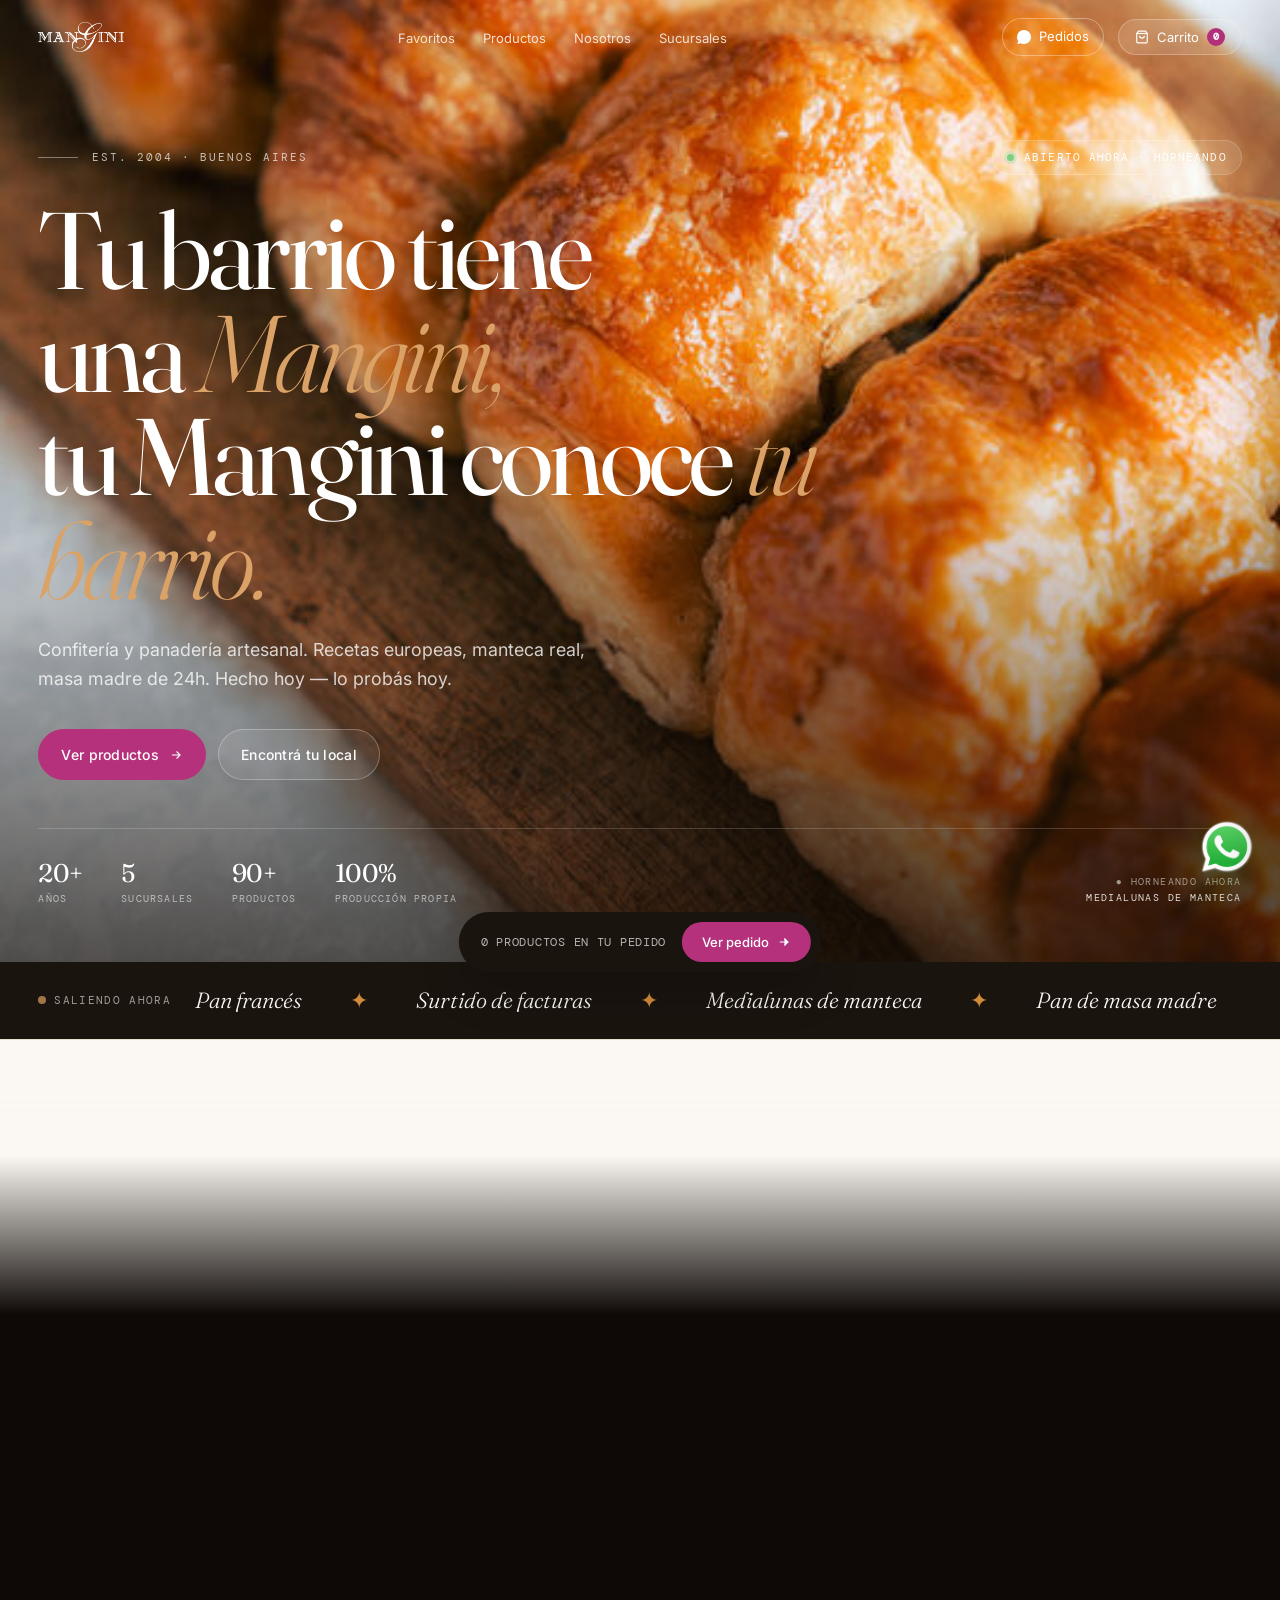
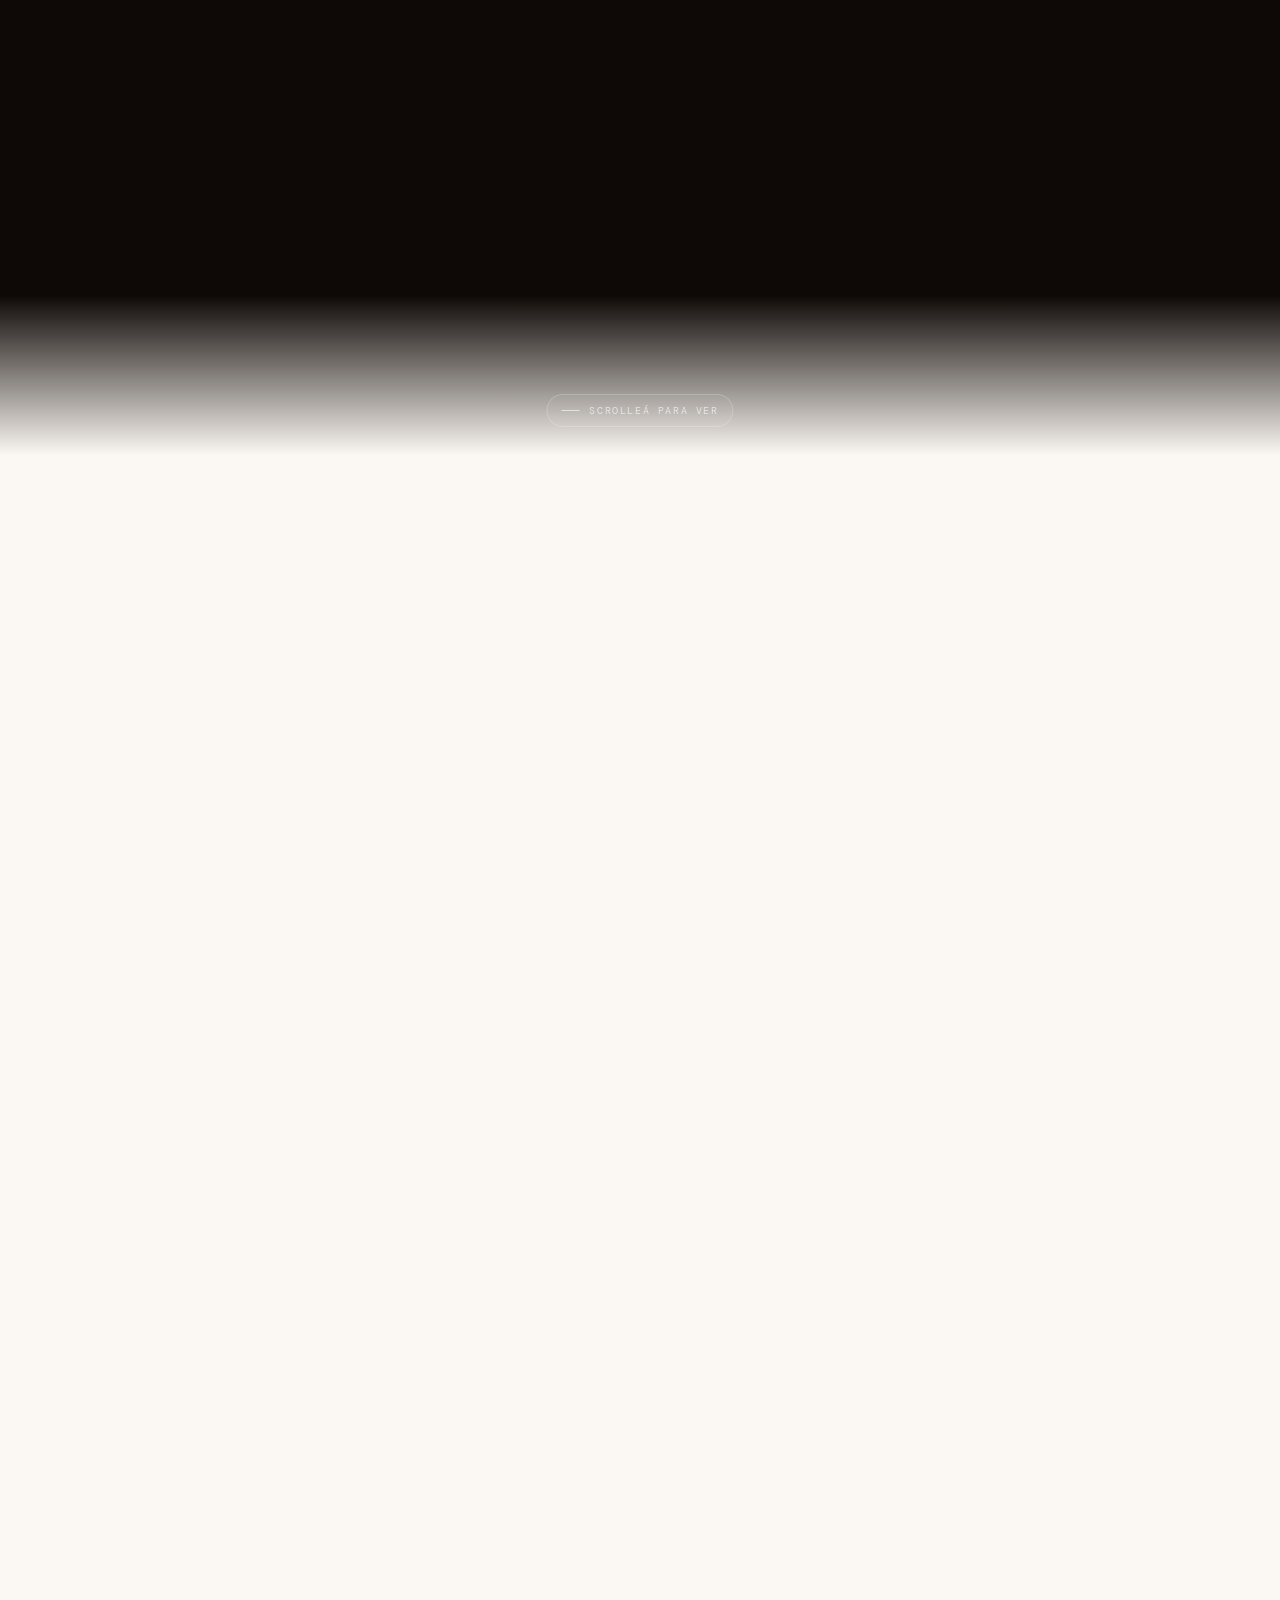
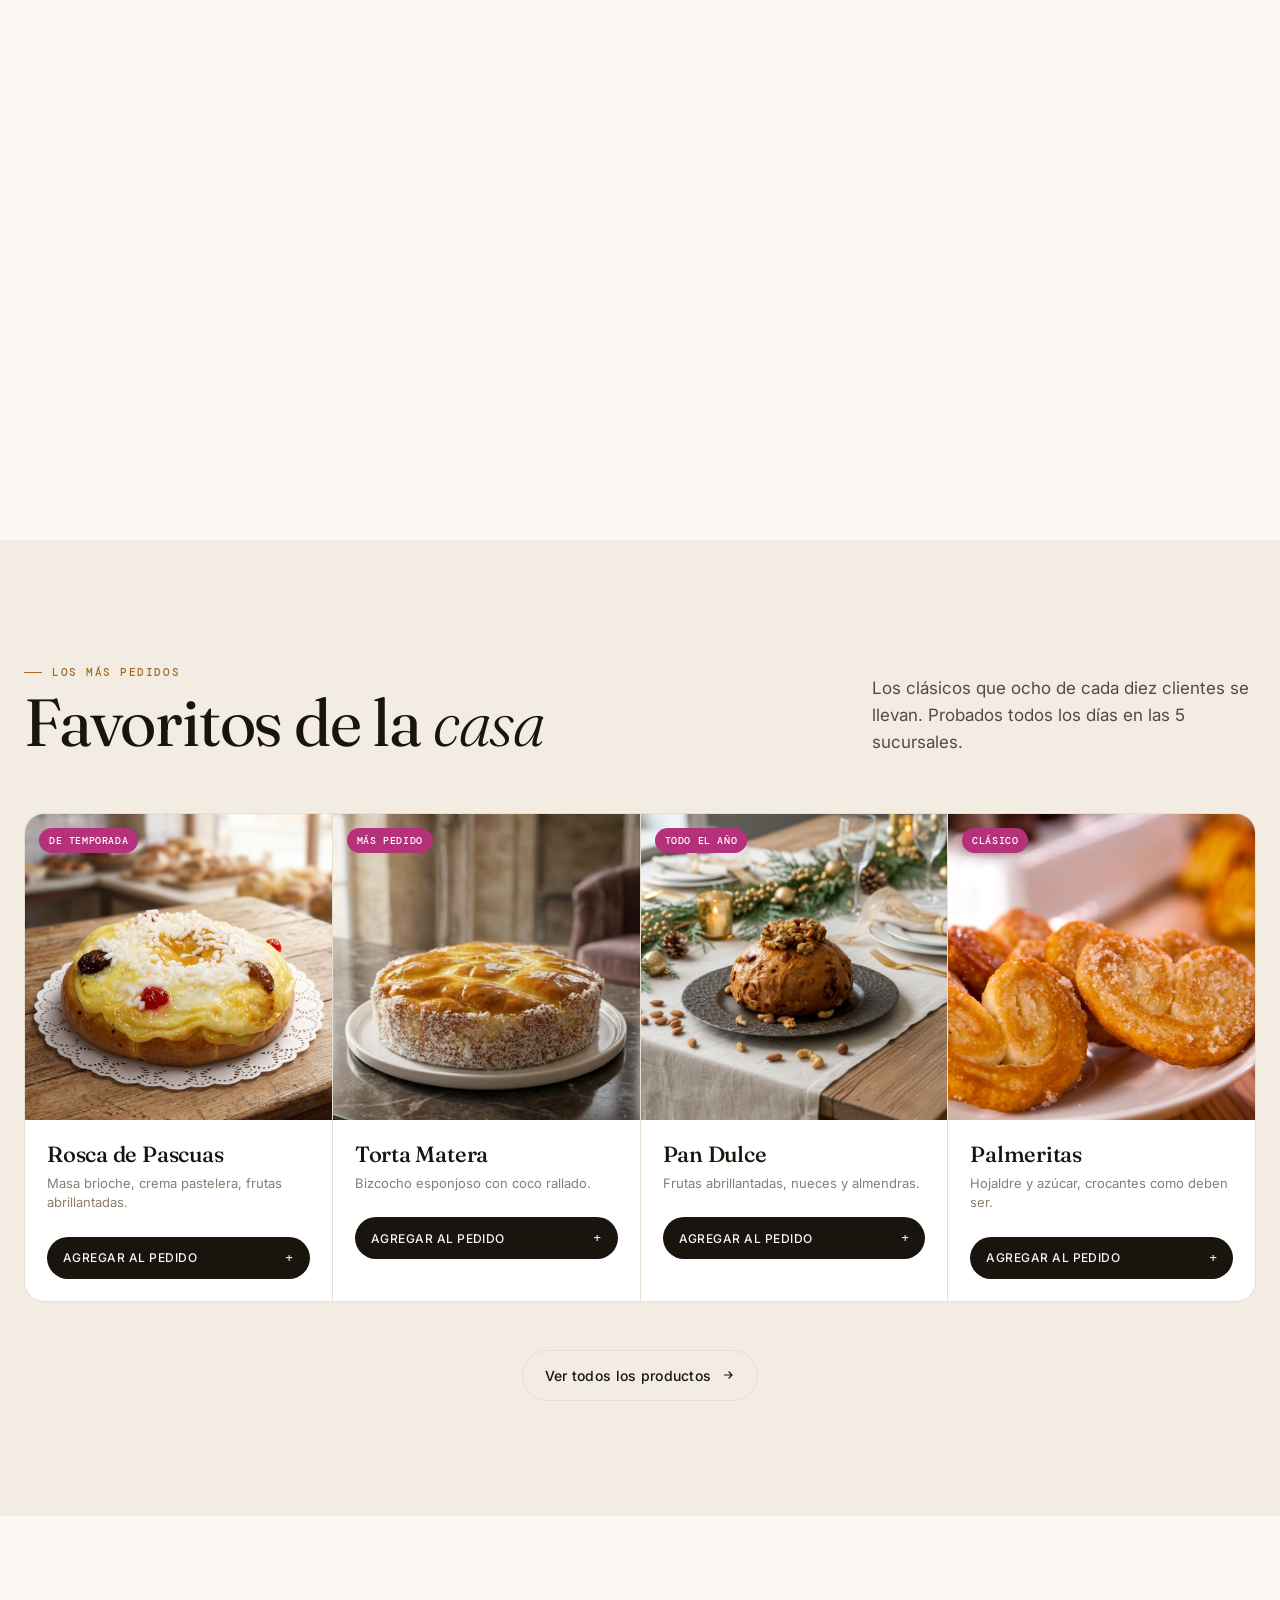
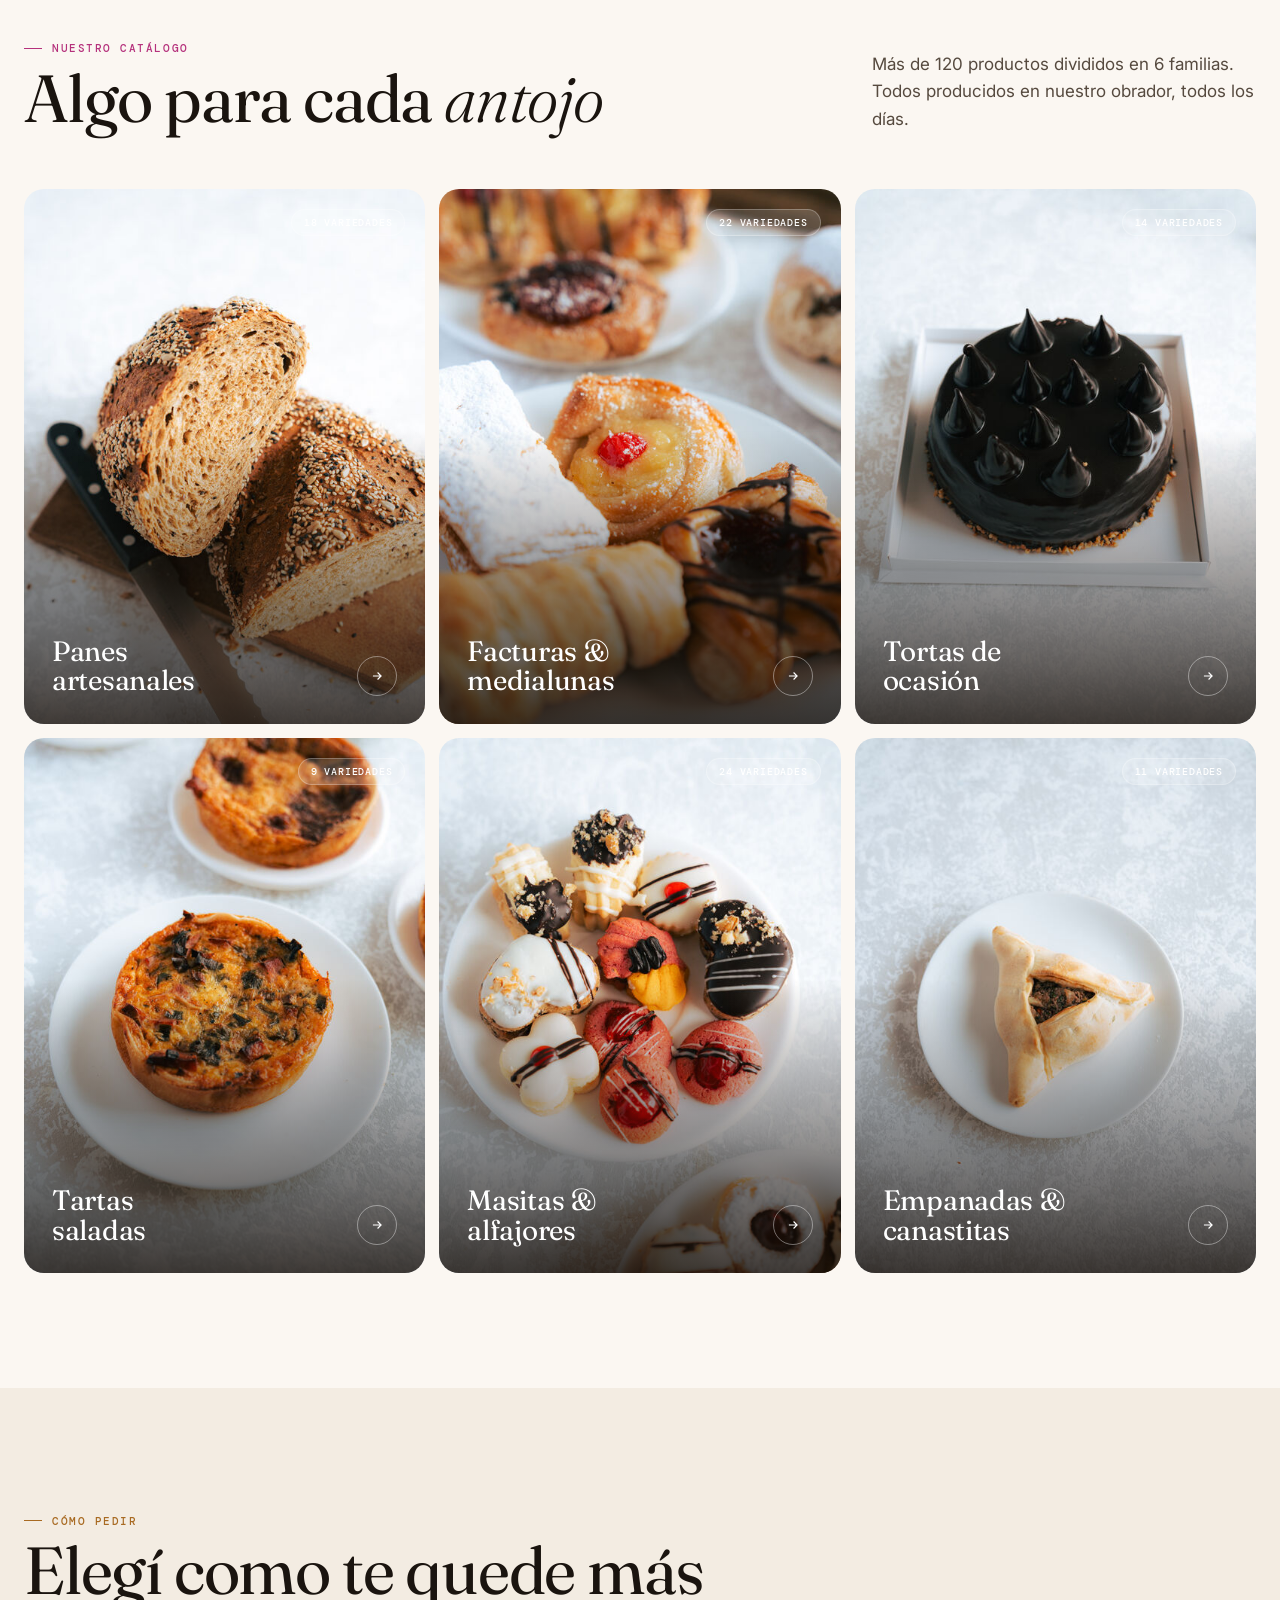
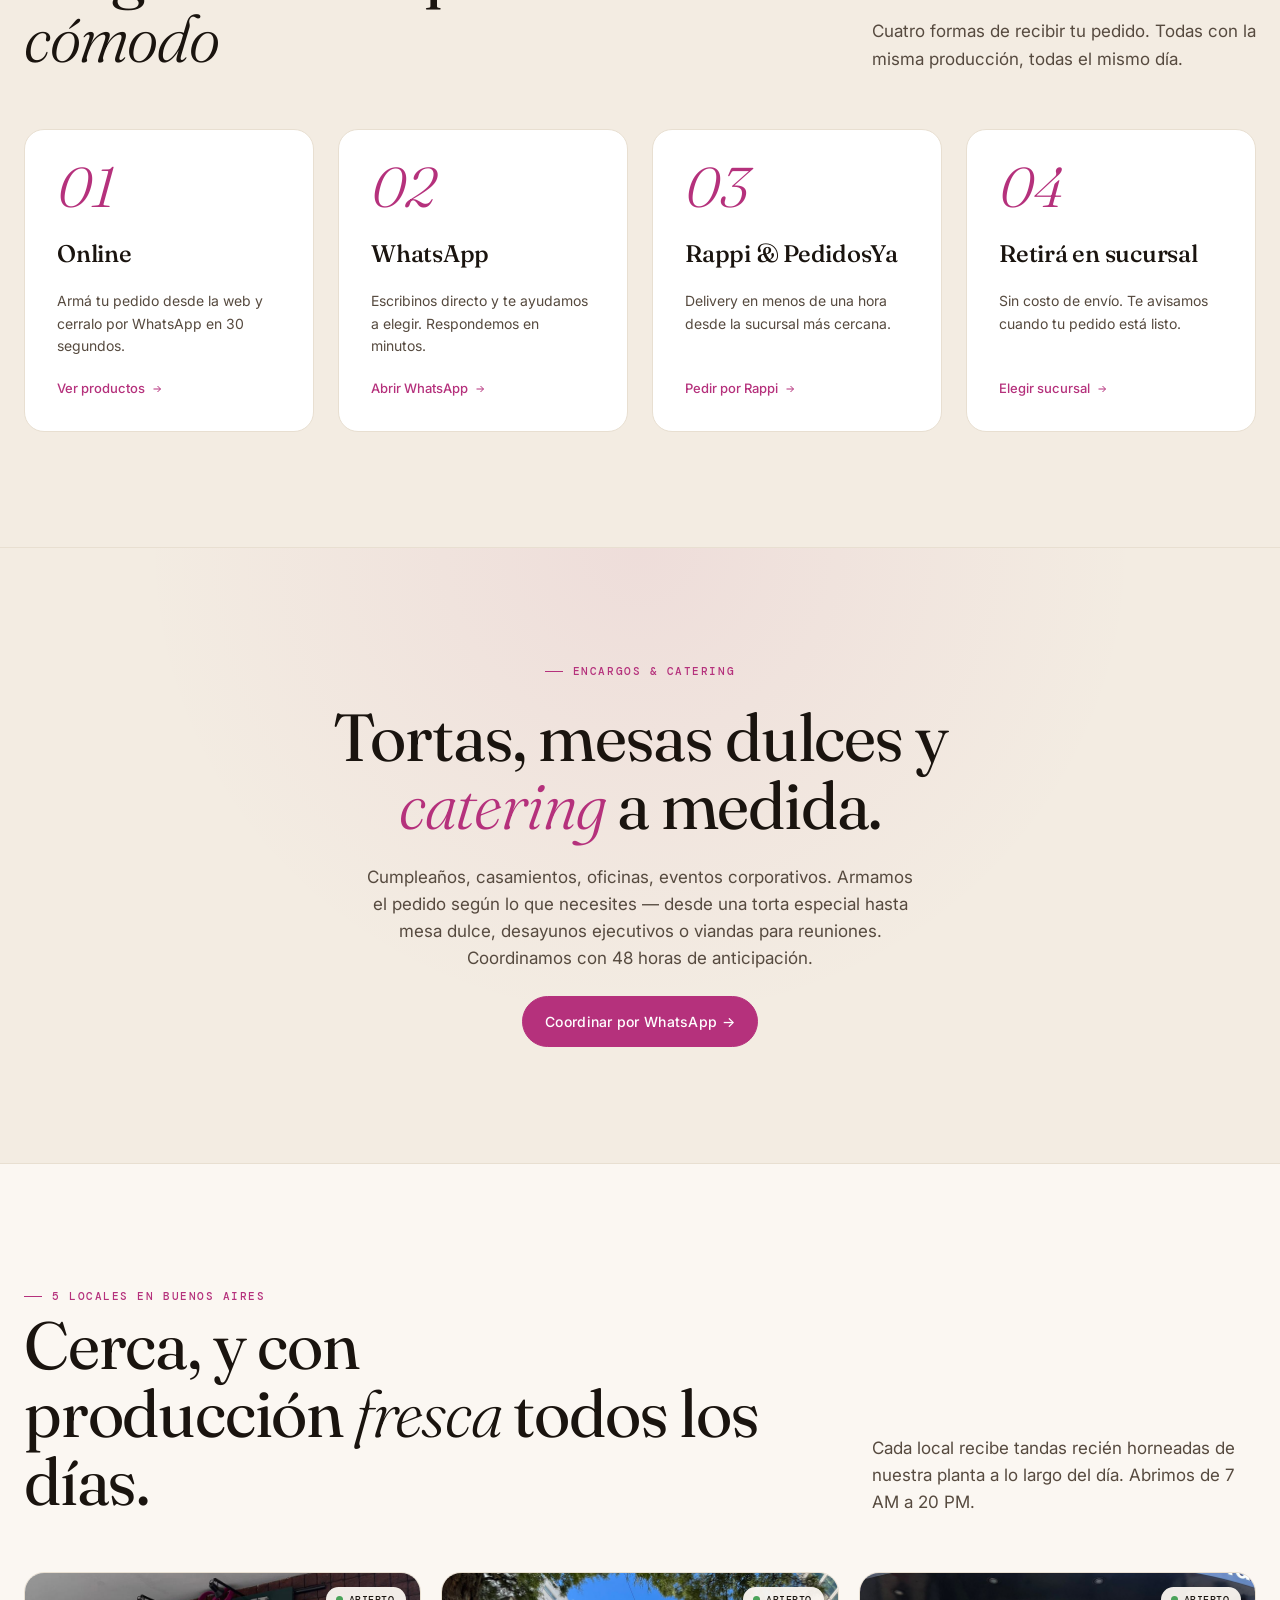
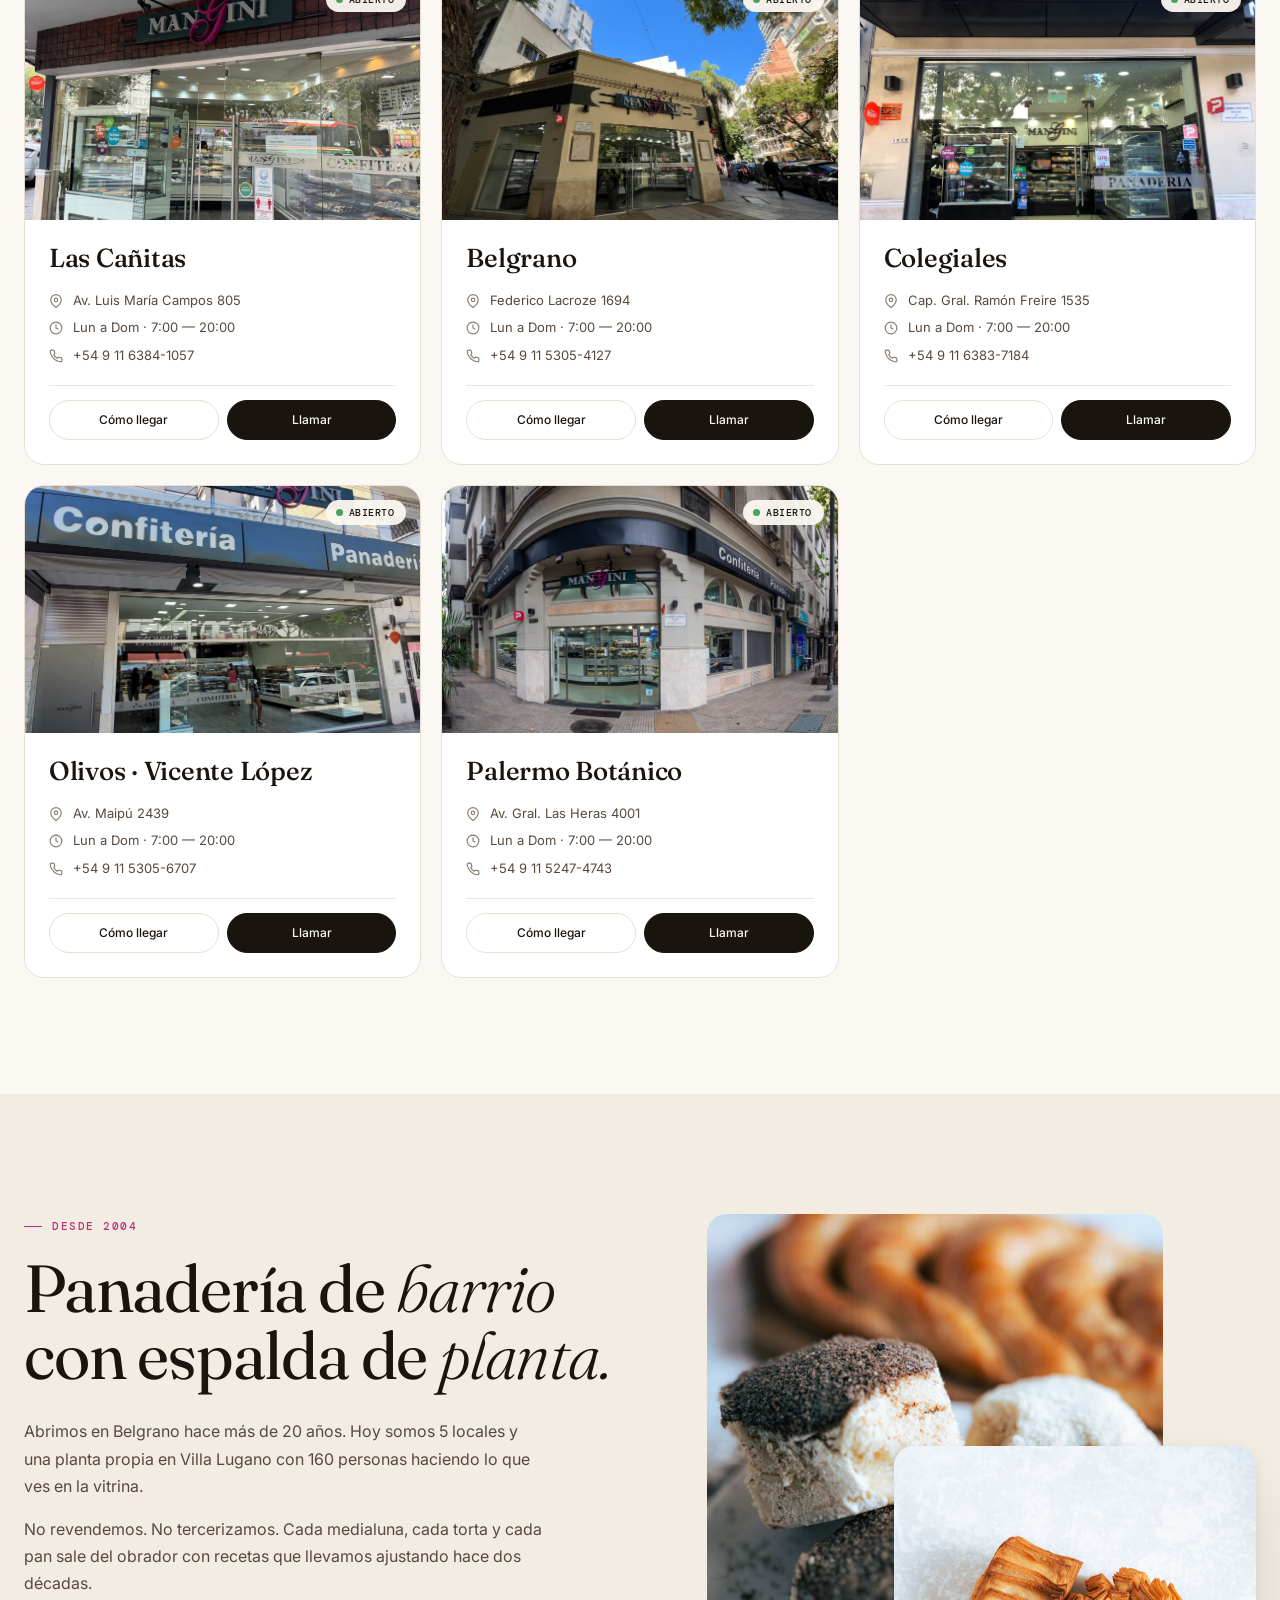
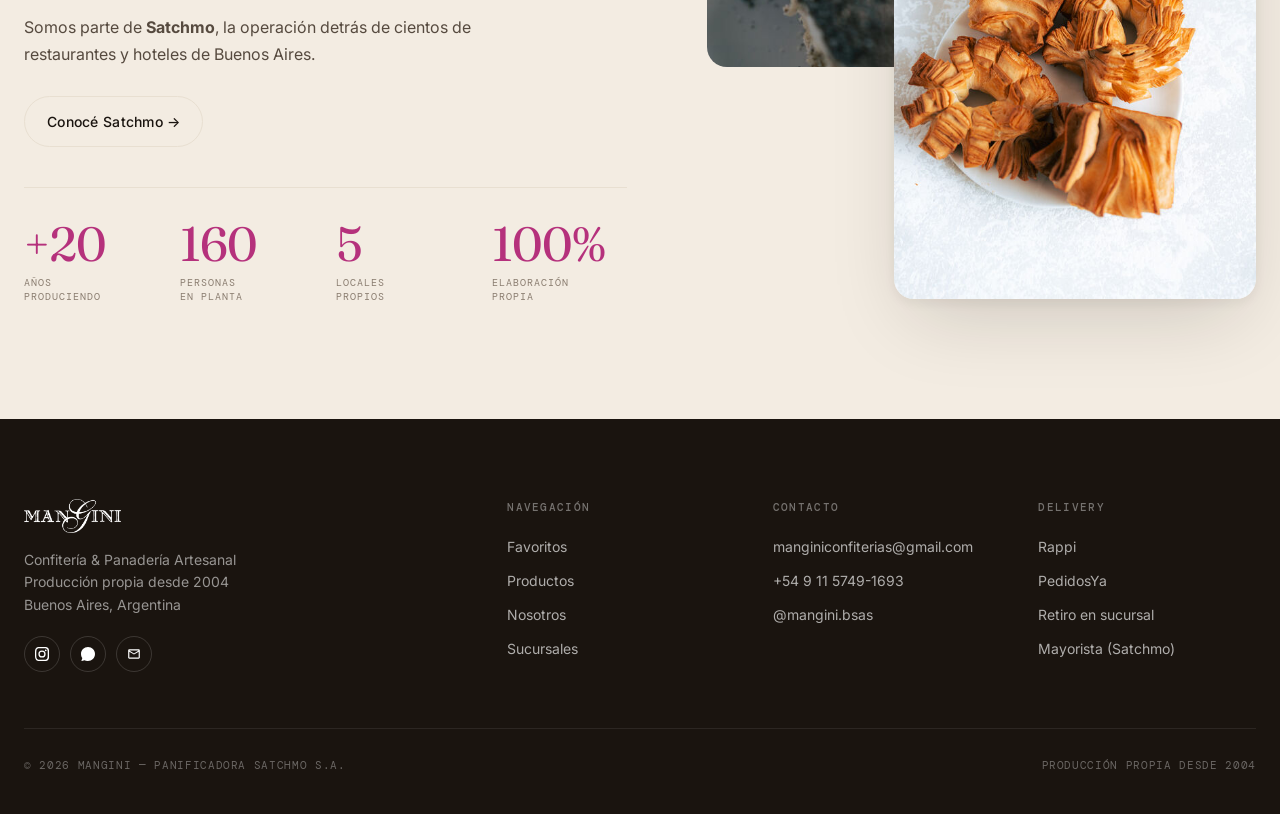
==== commit ffa1ccfd: "Actualizar web Mangini" ====
--- a/index.html
+++ b/index.html
@@ -6,1383 +6,1363 @@
 <link rel="icon" href="favicon.ico" type="image/x-icon">
 <link rel="icon" href="favicon.png" type="image/png" sizes="32x32">
 <link rel="apple-touch-icon" href="apple-touch-icon.png">
-<title>Mangini — Confitería & Panadería Artesanal · Buenos Aires · Est. MMIV</title>
-<meta name="description" content="Panadería artesanal con producción propia desde 2004. Facturas, tortas, panes y medialunas recién horneados. Cinco sucursales en Buenos Aires.">
+<title>Mangini — Confitería & Panadería Artesanal | Buenos Aires</title>
+<meta name="description" content="Panadería artesanal con producción propia. Facturas, tortas, panes y medialunas recién horneados todos los días. 5 sucursales en Buenos Aires.">
 <link rel="preconnect" href="https://fonts.googleapis.com">
 <link rel="preconnect" href="https://fonts.gstatic.com" crossorigin>
-<link href="https://fonts.googleapis.com/css2?family=Fraunces:ital,opsz,wght,SOFT@0,9..144,300..700,0..100;1,9..144,300..700,0..100&family=Instrument+Sans:ital,wght@0,400..600;1,400..600&family=JetBrains+Mono:wght@400;500&display=swap" rel="stylesheet">
+<link href="https://fonts.googleapis.com/css2?family=Fraunces:ital,opsz,wght@0,9..144,300;0,9..144,400;0,9..144,500;0,9..144,600;0,9..144,700;1,9..144,400&family=Inter:wght@300;400;500;600&family=DM+Mono:wght@400;500&display=swap" rel="stylesheet">
+<script>
+// Tweaks state (persistable on disk via host)
+const TWEAKS = /*EDITMODE-BEGIN*/{
+  "accent": "#b5317c",
+  "accent2": "#d18a3a",
+  "display": "fraunces",
+  "density": "comfy",
+  "theme": "light",
+  "sectionOrder": [
+    "favoritos",
+    "categorias",
+    "como-pedir",
+    "encargos",
+    "sucursales",
+    "historia"
+  ]
+}/*EDITMODE-END*/;
+</script>
 <style>
 *,*::before,*::after{margin:0;padding:0;box-sizing:border-box}
+
 :root{
-  --paper:#f0e8d5;
-  --paper-w:#f6efdc;
-  --paper-d:#e6ddc4;
-  --ink:#1a120b;
-  --ink-s:#4d3c2b;
-  --mute:#8a7862;
-  --line:#c9b894;
-  --line-soft:#dcd0b2;
-  --ox:#8a1a1a;
-  --ox-d:#5e0f0f;
-  --ox-l:#a82c2c;
-  --brass:#b8843c;
-  --brass-l:#d4a762;
-  --ivory:#f6efdc;
-
-  --f-display:'Fraunces',Georgia,serif;
-  --f-sans:'Instrument Sans',-apple-system,sans-serif;
-  --f-mono:'JetBrains Mono',ui-monospace,monospace;
-}
-html{scroll-behavior:smooth;background:var(--paper)}
-body{
-  font-family:var(--f-sans);
-  color:var(--ink);
-  background:var(--paper);
-  -webkit-font-smoothing:antialiased;
-  overflow-x:hidden;
-  font-feature-settings:"ss01","ss02","liga","kern";
-  line-height:1.55;
-}
-body::before{
-  content:'';position:fixed;inset:0;z-index:1;pointer-events:none;opacity:.42;
-  background-image:url("data:image/svg+xml;utf8,<svg xmlns='http://www.w3.org/2000/svg' width='240' height='240'><filter id='n'><feTurbulence type='fractalNoise' baseFrequency='0.82' numOctaves='2' stitchTiles='stitch'/><feColorMatrix values='0 0 0 0 0.1  0 0 0 0 0.07  0 0 0 0 0.04  0 0 0 0.22 0'/></filter><rect width='100%' height='100%' filter='url(%23n)'/></svg>");
-  mix-blend-mode:multiply;
-}
-@media(prefers-reduced-motion:reduce){*{animation-duration:.01ms!important;transition-duration:.01ms!important}[data-rv]{opacity:1!important;transform:none!important;clip-path:none!important}}
-::selection{background:var(--ox);color:var(--ivory)}
+  --bg:#fbf7f2;
+  --bg-alt:#f3ece2;
+  --ink:#1a140f;
+  --ink-soft:#564a3f;
+  --ink-mute:#8a7d70;
+  --line:#e8dfd1;
+  --line-soft:#efe7db;
+  --card:#ffffff;
+  --brand:#b5317c;
+  --brand-ink:#8e2562;
+  --warm:#d18a3a;
+  --warm-ink:#a86a22;
+  --chile:#c0452b;
+  --olive:#6b7a3a;
+  --cream:#fff7e8;
+  --shadow:0 2px 8px rgba(26,20,15,0.04), 0 16px 40px -12px rgba(26,20,15,0.08);
+  --shadow-lg:0 4px 12px rgba(26,20,15,0.06), 0 30px 80px -18px rgba(26,20,15,0.18);
+  --display:'Fraunces',Georgia,serif;
+  --sans:'Inter',system-ui,-apple-system,sans-serif;
+  --mono:'DM Mono',ui-monospace,monospace;
+  --r-sm:6px; --r-md:12px; --r-lg:20px; --r-pill:999px;
+  --pad-x:24px;
+  --s-gap:clamp(72px, 9vw, 140px);
+  --content-w:1280px;
+}
+[data-theme="dark"]{
+  --bg:#120e0a;
+  --bg-alt:#1a1410;
+  --ink:#faf3e8;
+  --ink-soft:#d0c5b4;
+  --ink-mute:#8a7d6f;
+  --line:#2a2118;
+  --line-soft:#201812;
+  --card:#1c160f;
+  --cream:#2a1f14;
+  --shadow:0 2px 8px rgba(0,0,0,0.3), 0 16px 40px -12px rgba(0,0,0,0.5);
+  --shadow-lg:0 4px 12px rgba(0,0,0,0.4), 0 30px 80px -18px rgba(0,0,0,0.6);
+}
+[data-density="compact"]{
+  --s-gap:clamp(48px, 6vw, 96px);
+  --pad-x:20px;
+}
+[data-density="airy"]{
+  --s-gap:clamp(100px, 12vw, 180px);
+}
+
+html{scroll-behavior:smooth}
+body{font-family:var(--sans);color:var(--ink);background:var(--bg);-webkit-font-smoothing:antialiased;overflow-x:hidden;font-size:16px;line-height:1.5;transition:background .4s, color .4s}
+@media(prefers-reduced-motion:reduce){*{animation-duration:.01ms!important;transition-duration:.01ms!important}[data-a]{opacity:1!important;transform:none!important}}
+::selection{background:var(--brand);color:#fff}
 img{display:block;max-width:100%}a{color:inherit;text-decoration:none}
-button{font-family:inherit}
-
-[data-rv]{opacity:0;transform:translateY(22px);transition:opacity 1s cubic-bezier(.22,1,.36,1),transform 1s cubic-bezier(.22,1,.36,1)}
-[data-rv].v{opacity:1;transform:none}
-[data-rv][data-dl="1"]{transition-delay:.08s}
-[data-rv][data-dl="2"]{transition-delay:.18s}
-[data-rv][data-dl="3"]{transition-delay:.28s}
-[data-rv][data-dl="4"]{transition-delay:.38s}
-[data-rv="mask"]{clip-path:inset(0 100% 0 0);opacity:1;transform:none;transition:clip-path 1.4s cubic-bezier(.76,0,.17,1)}
-[data-rv="mask"].v{clip-path:inset(0 0 0 0)}
-
-.dateline{
-  position:relative;z-index:60;
-  background:var(--ink);color:var(--paper);
-  font-family:var(--f-mono);font-size:10.5px;letter-spacing:.08em;
-  padding:8px 24px;
-  display:flex;justify-content:space-between;align-items:center;gap:20px;
-  border-bottom:1px solid var(--brass);
-  text-transform:uppercase;
-}
-.dateline span{opacity:.7}
-.dateline .dl-mid{opacity:.5;display:none}
-.dateline b{font-weight:500;color:var(--brass-l)}
-@media(min-width:780px){.dateline{padding:9px 40px;font-size:11px}.dateline .dl-mid{display:block}}
-
-nav{
-  position:sticky;top:0;z-index:50;
-  background:var(--paper);
-  border-bottom:1px solid var(--line);
-  padding:18px 24px;
-  display:grid;grid-template-columns:1fr auto 1fr;align-items:center;gap:16px;
-  transition:padding .4s ease;
-}
-nav.s{padding:12px 24px;background:rgba(240,232,213,.96);backdrop-filter:blur(14px)}
-.nv-l{display:flex;align-items:center;gap:18px;font-family:var(--f-mono);font-size:10.5px;letter-spacing:.1em;text-transform:uppercase;color:var(--ink-s)}
-.nv-l .sec-n{color:var(--ox);font-weight:500}
-.nv-c{display:flex;align-items:center;justify-content:center;gap:10px}
-.nv-c img{height:32px;width:auto}
-.nv-c .wordmark{display:none;font-family:var(--f-display);font-weight:400;font-style:italic;font-size:26px;letter-spacing:-.01em;line-height:1;font-variation-settings:"opsz" 144,"SOFT" 50}
-@media(min-width:720px){.nv-c .wordmark{display:inline-block}}
-.nv-r{display:flex;align-items:center;justify-content:flex-end;gap:18px}
-@media(min-width:720px){.nv-r{gap:22px}}
-.nv-ln{display:none;gap:28px;list-style:none}
-.nv-ln a{font-family:var(--f-mono);font-size:10.5px;letter-spacing:.12em;text-transform:uppercase;color:var(--ink-s);transition:color .3s;position:relative;padding:4px 0}
-.nv-ln a::after{content:'';position:absolute;left:0;bottom:-2px;width:0;height:1px;background:var(--ox);transition:width .35s cubic-bezier(.22,1,.36,1)}
-.nv-ln a:hover{color:var(--ink)}
-.nv-ln a:hover::after{width:100%}
-.nv-cart{
-  font-family:var(--f-mono);font-size:10.5px;letter-spacing:.12em;text-transform:uppercase;
-  color:var(--ink);background:none;border:none;cursor:pointer;
-  display:flex;align-items:center;gap:8px;padding:0;
-}
-.nv-cart .cart-lbl{display:none}
-@media(min-width:720px){.nv-cart .cart-lbl{display:inline}}
-.nv-cart:hover{color:var(--ox)}
-.nv-cart em{
-  font-style:normal;
-  min-width:20px;padding:2px 6px;
-  background:var(--ox);color:var(--paper);
-  font-size:9.5px;letter-spacing:.04em;
-  display:inline-flex;align-items:center;justify-content:center;
-}
-.nv-burger{display:flex;flex-direction:column;gap:5px;background:none;border:none;cursor:pointer;padding:6px}
-.nv-burger em{display:block;width:22px;height:1.2px;background:var(--ink);transition:all .4s;font-style:normal}
-.nv-burger.open em:nth-child(1){transform:rotate(45deg) translate(4px,5px)}
-.nv-burger.open em:nth-child(2){opacity:0}
-.nv-burger.open em:nth-child(3){transform:rotate(-45deg) translate(4px,-5px)}
-@media(min-width:980px){.nv-ln{display:flex}.nv-burger{display:none}nav{padding:20px 40px}}
-@media(max-width:600px){.nv-l{display:none}nav{grid-template-columns:auto 1fr auto}.nv-c{justify-content:flex-start}}
-
-.mob{position:fixed;inset:0;z-index:49;background:var(--paper);display:flex;flex-direction:column;align-items:flex-start;justify-content:center;gap:0;padding:48px;opacity:0;pointer-events:none;transition:opacity .4s}
-.mob.open{opacity:1;pointer-events:auto}
-.mob a{font-family:var(--f-display);font-size:clamp(42px,9vw,72px);font-weight:300;font-style:italic;color:var(--ink);line-height:1.15;font-variation-settings:"opsz" 144;transition:color .3s}
-.mob a:hover{color:var(--ox)}
-.mob-foot{position:absolute;bottom:28px;left:48px;right:48px;display:flex;justify-content:space-between;font-family:var(--f-mono);font-size:10.5px;letter-spacing:.1em;text-transform:uppercase;color:var(--mute)}
-
-.co{position:fixed;inset:0;background:rgba(26,18,11,.55);z-index:200;opacity:0;pointer-events:none;transition:opacity .4s;backdrop-filter:blur(3px)}.co.open{opacity:1;pointer-events:auto}
-.cp{position:fixed;top:0;right:0;bottom:0;width:420px;max-width:92vw;background:var(--paper-w);z-index:201;transform:translateX(100%);transition:transform .55s cubic-bezier(.16,1,.3,1);padding:32px;display:flex;flex-direction:column;border-left:1px solid var(--line)}
-.cp.open{transform:none}
-.cp__h{display:flex;justify-content:space-between;align-items:flex-start;margin-bottom:28px;padding-bottom:20px;border-bottom:1px double var(--line)}
-.cp__t{font-family:var(--f-mono);font-size:11px;font-weight:500;letter-spacing:.18em;text-transform:uppercase;color:var(--ink)}
-.cp__tsub{font-family:var(--f-display);font-size:26px;font-style:italic;font-weight:300;margin-top:4px;font-variation-settings:"opsz" 144}
-.cp__x{background:none;border:1px solid var(--line);width:36px;height:36px;font-size:18px;cursor:pointer;color:var(--ink);display:flex;align-items:center;justify-content:center;transition:all .3s}
-.cp__x:hover{background:var(--ink);color:var(--paper);border-color:var(--ink)}
-.cp__items{flex:1;overflow-y:auto;margin:0 -8px;padding:0 8px}
-.cp__empty{font-family:var(--f-display);font-size:22px;font-style:italic;font-weight:300;color:var(--mute);text-align:center;padding:60px 20px;line-height:1.4}
-.ci{display:flex;gap:14px;padding:18px 0;border-bottom:1px solid var(--line-soft)}
-.ci__img{width:68px;height:84px;overflow:hidden;flex-shrink:0;filter:sepia(.15)}
-.ci__img img{width:100%;height:100%;object-fit:cover}
-.ci__info{flex:1;min-width:0}
-.ci__n{font-family:var(--f-display);font-size:17px;font-weight:400;line-height:1.2;margin-bottom:4px;font-variation-settings:"opsz" 72}
-.ci__p{font-family:var(--f-mono);font-size:12px;color:var(--ox);font-weight:500;letter-spacing:.02em}
-.ci__q{display:flex;align-items:center;gap:10px;margin-top:10px;font-family:var(--f-mono);font-size:12px}
-.ci__q button{width:26px;height:26px;border:1px solid var(--line);background:var(--paper);cursor:pointer;font-size:14px;color:var(--ink);display:flex;align-items:center;justify-content:center;transition:all .25s;font-family:var(--f-mono)}
-.ci__q button:hover{background:var(--ink);color:var(--paper);border-color:var(--ink)}
-.ci__q em{font-style:normal;min-width:22px;text-align:center}
-.cp__f{padding-top:22px;border-top:1px double var(--line);margin-top:12px}
-.cp__subline{display:flex;justify-content:space-between;font-family:var(--f-mono);font-size:11px;letter-spacing:.05em;text-transform:uppercase;color:var(--mute);margin-bottom:6px}
-.cp__total{display:flex;justify-content:space-between;margin-bottom:20px;align-items:baseline}
-.cp__total b{font-family:var(--f-mono);font-size:11px;letter-spacing:.15em;text-transform:uppercase;font-weight:500}
-.cp__total span{font-family:var(--f-display);font-size:34px;font-weight:400;font-variation-settings:"opsz" 144;color:var(--ox)}
-.cp__wa{
-  display:flex;align-items:center;justify-content:center;gap:10px;
-  padding:16px;background:var(--ink);color:var(--paper);
-  font-family:var(--f-mono);font-size:11px;letter-spacing:.16em;text-transform:uppercase;
-  transition:background .3s;border:1px solid var(--ink);
-}
-.cp__wa:hover{background:var(--ox);border-color:var(--ox)}
-
-.hero{
-  position:relative;
-  background:var(--paper);
-  padding:40px 24px 0;
-  display:grid;
-  grid-template-columns:1fr;
-  min-height:calc(100vh - 88px);
-}
-.hero__head{
-  display:grid;
-  grid-template-columns:auto 1fr auto;
-  gap:20px;
-  font-family:var(--f-mono);font-size:10.5px;letter-spacing:.12em;text-transform:uppercase;color:var(--ink-s);
-  padding-bottom:32px;
-  border-bottom:1px solid var(--line);
-  margin-bottom:40px;
-  align-items:center;
-}
-.hero__head .sec-lbl{color:var(--ox);font-weight:500}
-.hero__head .sep{flex:1;height:1px;background:var(--line);display:none}
-.hero__grid{
-  display:grid;grid-template-columns:1fr;gap:32px;
-  flex:1;align-items:center;
-}
-.hero__txt{position:relative;z-index:3;padding-bottom:40px}
-.hero__eyebrow{
-  display:inline-flex;align-items:center;gap:10px;
-  font-family:var(--f-mono);font-size:10.5px;letter-spacing:.18em;text-transform:uppercase;color:var(--ox);
-  margin-bottom:28px;
-}
-.hero__eyebrow::before{content:'';width:28px;height:1px;background:var(--ox)}
-.hero__h1{
-  font-family:var(--f-display);
-  font-size:clamp(60px,12vw,168px);
-  font-weight:300;
-  line-height:.88;letter-spacing:-.025em;
-  color:var(--ink);
-  margin-bottom:28px;
-  font-variation-settings:"opsz" 144,"SOFT" 30;
-}
-.hero__h1 .it{
-  font-style:italic;font-weight:300;color:var(--ox);
-  font-variation-settings:"opsz" 144,"SOFT" 100;
-  display:inline-block;
-}
-.hero__h1 .amp{
-  font-style:italic;color:var(--brass);font-weight:300;
-  font-variation-settings:"opsz" 144,"SOFT" 100;
-  padding:0 .04em;
-}
-.hero__sub{
-  font-family:var(--f-display);
-  font-size:clamp(16px,1.7vw,20px);
-  font-weight:300;font-style:italic;
-  line-height:1.55;color:var(--ink-s);
-  max-width:440px;margin-bottom:44px;
-  font-variation-settings:"opsz" 36;
-}
-.hero__meta{
-  display:grid;grid-template-columns:repeat(2,1fr);gap:24px;
-  padding:20px 0;border-top:1px solid var(--line);
-  max-width:440px;margin-bottom:40px;
-}
-.hero__meta div b{display:block;font-family:var(--f-mono);font-size:9.5px;letter-spacing:.15em;text-transform:uppercase;color:var(--mute);margin-bottom:6px;font-weight:500}
-.hero__meta div span{font-family:var(--f-display);font-size:20px;font-weight:400;color:var(--ink);font-variation-settings:"opsz" 36}
-.hero__btns{display:flex;gap:14px;flex-wrap:wrap}
-.btn{
-  display:inline-flex;align-items:center;gap:10px;
-  font-family:var(--f-mono);font-size:11px;letter-spacing:.14em;text-transform:uppercase;
-  padding:16px 24px;
-  transition:all .3s cubic-bezier(.22,1,.36,1);
-  cursor:pointer;border:1px solid transparent;
-}
-.btn--p{background:var(--ink);color:var(--paper);border-color:var(--ink)}
-.btn--p:hover{background:var(--ox);border-color:var(--ox)}
-.btn--g{background:transparent;color:var(--ink);border-color:var(--ink)}
-.btn--g:hover{background:var(--ink);color:var(--paper)}
+button{font-family:inherit;color:inherit}
+
+[data-a]{opacity:0;transform:translateY(24px);transition:opacity .9s cubic-bezier(.16,1,.3,1),transform .9s cubic-bezier(.16,1,.3,1)}
+[data-a].v{opacity:1;transform:none}
+[data-a][data-d="1"]{transition-delay:.1s}[data-a][data-d="2"]{transition-delay:.2s}[data-a][data-d="3"]{transition-delay:.3s}[data-a][data-d="4"]{transition-delay:.4s}
+
+.wrap{max-width:var(--content-w);margin:0 auto;padding:0 var(--pad-x)}
+.wrap-wide{max-width:1560px;margin:0 auto;padding:0 var(--pad-x)}
+
+.kicker{font-family:var(--mono);font-size:11px;letter-spacing:.14em;text-transform:uppercase;color:var(--brand);font-weight:500;display:inline-flex;align-items:center;gap:10px}
+.kicker::before{content:"";width:18px;height:1px;background:var(--brand)}
+.kicker.alt{color:var(--warm-ink)}
+.kicker.alt::before{background:var(--warm-ink)}
+.kicker.light{color:#fff;opacity:.85}
+.kicker.light::before{background:#fff;opacity:.6}
+
+.h1{font-family:var(--display);font-weight:400;line-height:.98;letter-spacing:-0.02em;font-size:clamp(48px,8.2vw,120px)}
+.h1 em{font-style:italic;font-weight:300}
+.h2{font-family:var(--display);font-weight:400;line-height:1.02;letter-spacing:-0.018em;font-size:clamp(36px,5.2vw,72px)}
+.h2 em{font-style:italic;font-weight:300}
+.h3{font-family:var(--display);font-weight:500;line-height:1.1;letter-spacing:-0.01em;font-size:clamp(24px,2.6vw,34px)}
+[data-display="inter"] .h1, [data-display="inter"] .h2, [data-display="inter"] .h3, [data-display="inter"] .flogo{font-family:var(--sans);font-weight:600;letter-spacing:-0.03em}
+[data-display="inter"] .h1 em, [data-display="inter"] .h2 em{font-weight:400;font-style:normal;opacity:.7}
+
+.lede{font-size:17px;line-height:1.6;color:var(--ink-soft);max-width:48ch;font-weight:400}
+.small{font-family:var(--mono);font-size:11px;letter-spacing:.1em;text-transform:uppercase;color:var(--ink-mute)}
+
+/* BUTTONS */
+.btn{display:inline-flex;align-items:center;gap:10px;padding:14px 22px;font-family:var(--sans);font-size:14px;font-weight:500;letter-spacing:.02em;border-radius:var(--r-pill);border:1px solid var(--ink);background:var(--ink);color:var(--bg);cursor:pointer;transition:all .3s;white-space:nowrap}
+.btn:hover{transform:translateY(-2px);box-shadow:0 10px 24px -6px rgba(26,20,15,.25)}
+.btn.brand{background:var(--brand);border-color:var(--brand);color:#fff}
+.btn.brand:hover{background:var(--brand-ink);border-color:var(--brand-ink)}
+.btn.warm{background:var(--warm);border-color:var(--warm);color:#fff}
+.btn.warm:hover{background:var(--warm-ink);border-color:var(--warm-ink)}
+.btn.ghost{background:transparent;color:var(--ink);border-color:var(--line)}
+.btn.ghost:hover{border-color:var(--ink);background:transparent}
+.btn.sm{padding:10px 16px;font-size:13px}
 .btn svg{width:14px;height:14px;transition:transform .3s}
-.btn:hover svg{transform:translateX(4px)}
-
-.hero__img-wrap{
-  position:relative;
-  aspect-ratio:4/5;max-height:72vh;
-}
-.hero__img{
-  position:absolute;inset:0;
-  overflow:hidden;
-  box-shadow:0 40px 80px -40px rgba(26,18,11,.4),0 0 0 1px var(--line);
-}
-.hero__img img{
-  width:100%;height:100%;object-fit:cover;
-  filter:sepia(.05) saturate(1.05);
-  animation:heroDolly 20s ease-out infinite alternate;
-}
-@keyframes heroDolly{from{transform:scale(1.02)}to{transform:scale(1.12)}}
-.hero__img-cap{
-  position:absolute;top:16px;left:16px;right:16px;
-  display:flex;justify-content:space-between;
-  font-family:var(--f-mono);font-size:9.5px;letter-spacing:.15em;text-transform:uppercase;
-  color:var(--paper);mix-blend-mode:difference;
-}
-.hero__badge{
-  position:absolute;bottom:-24px;right:-24px;
-  width:128px;height:128px;border-radius:50%;
-  background:var(--ox);color:var(--paper);
-  display:flex;align-items:center;justify-content:center;text-align:center;
-  font-family:var(--f-mono);font-size:10px;letter-spacing:.14em;text-transform:uppercase;
-  line-height:1.4;padding:20px;
-  transform:rotate(-8deg);
-  box-shadow:0 12px 28px -8px rgba(138,26,26,.45);
-  animation:spin 28s linear infinite;
-}
-.hero__badge em{display:block;font-family:var(--f-display);font-size:30px;font-style:italic;font-weight:300;line-height:1;margin:4px 0;font-variation-settings:"opsz" 144,"SOFT" 100;letter-spacing:-.01em}
-@keyframes spin{to{transform:rotate(352deg)}}
-@media(prefers-reduced-motion:reduce){.hero__img img,.hero__badge{animation:none!important}}
-
-.hero__scroll{
-  display:none;align-items:center;gap:14px;margin-top:40px;
-  font-family:var(--f-mono);font-size:9.5px;letter-spacing:.18em;text-transform:uppercase;color:var(--mute);
-}
-.hero__scroll-line{width:48px;height:1px;background:var(--line);position:relative;overflow:hidden}
-.hero__scroll-line::after{content:'';position:absolute;left:-50%;top:0;width:50%;height:100%;background:var(--ox);animation:slid 2.4s infinite}
-@keyframes slid{0%{left:-50%}100%{left:100%}}
-
-@media(min-width:820px){
-  .hero{padding:52px 40px 0}
-  .hero__head{grid-template-columns:auto 1fr auto 1fr auto}
-  .hero__head .sep{display:block}
-  .hero__grid{grid-template-columns:1.1fr .9fr;gap:64px}
-  .hero__txt{padding-bottom:60px;padding-right:20px}
-  .hero__img-wrap{aspect-ratio:3/4;max-height:80vh}
-  .hero__scroll{display:inline-flex}
-}
-@media(max-width:500px){
-  .hero__badge{width:100px;height:100px;font-size:9px;bottom:-16px;right:-8px}
-  .hero__badge em{font-size:22px}
-}
-
-.mq{
-  overflow:hidden;
-  background:var(--ink);color:var(--paper);
-  padding:22px 0;
-  border-top:1px solid var(--brass);border-bottom:1px solid var(--brass);
-}
-.mq__t{display:flex;width:max-content;animation:mrqu 50s linear infinite;gap:0}
-.mq__i{
-  font-family:var(--f-display);font-size:28px;font-weight:300;font-style:italic;
-  white-space:nowrap;padding:0 28px;
-  color:var(--paper);
-  font-variation-settings:"opsz" 144,"SOFT" 80;
-  display:inline-flex;align-items:center;gap:36px;
-}
-.mq__i::after{content:'✦';color:var(--brass);font-size:14px}
-@keyframes mrqu{from{transform:translateX(0)}to{transform:translateX(-50%)}}
-@media(min-width:780px){.mq{padding:28px 0}.mq__i{font-size:36px;padding:0 36px}}
-
-.sec{
-  position:relative;
-  padding:120px 24px;
-}
-.sec--d{background:var(--ink);color:var(--paper)}
-.sec-inner{max-width:1280px;margin:0 auto;position:relative}
-.sec-head{
-  display:grid;gap:12px;margin-bottom:56px;
-  grid-template-columns:1fr;
-}
-.sec-num{
-  font-family:var(--f-mono);font-size:11px;letter-spacing:.18em;text-transform:uppercase;color:var(--ox);
-  display:flex;align-items:center;gap:14px;
-}
-.sec-num::before{content:'§';font-family:var(--f-display);font-style:italic;font-size:16px;color:var(--brass)}
-.h2{
-  font-family:var(--f-display);
-  font-size:clamp(34px,5.4vw,72px);
-  font-weight:300;line-height:1.02;letter-spacing:-.02em;
-  font-variation-settings:"opsz" 144,"SOFT" 40;
-  color:var(--ink);
-}
-.h2 em{font-style:italic;color:var(--ox);font-variation-settings:"opsz" 144,"SOFT" 100}
-.pre{font-family:var(--f-mono);font-size:10.5px;letter-spacing:.18em;text-transform:uppercase;color:var(--ox);margin-bottom:16px}
-.pp{font-family:var(--f-sans);font-size:15px;font-weight:400;line-height:1.7;color:var(--ink-s);max-width:520px}
-.pp+.pp{margin-top:14px}
-@media(min-width:820px){
-  .sec{padding:160px 40px}
-  .sec-head{grid-template-columns:auto 1fr;align-items:end;gap:48px}
-}
-
-.orn{display:flex;align-items:center;justify-content:center;gap:18px;padding:20px 0;color:var(--brass);font-size:10px;letter-spacing:.2em}
-.orn i{flex:1;max-width:80px;height:1px;background:var(--line);font-style:normal}
-.orn span{font-family:var(--f-display);font-style:italic;font-size:20px;line-height:1;font-variation-settings:"opsz" 144,"SOFT" 100}
-
-.vit{
-  display:grid;gap:2px;background:var(--line);
-  border:1px solid var(--line);
-}
-.vit__c{
-  background:var(--paper);padding:28px 24px 32px;
-  display:grid;grid-template-rows:auto 1fr auto;
-  transition:background .4s;
-  position:relative;min-height:420px;
-}
-.vit__c:hover{background:var(--paper-w)}
-.vit__n{
-  font-family:var(--f-mono);font-size:9.5px;letter-spacing:.22em;text-transform:uppercase;color:var(--mute);
-  margin-bottom:14px;
-  display:flex;justify-content:space-between;
-}
-.vit__n b{color:var(--ox);font-weight:500}
-.vit__img{
-  aspect-ratio:3/4;overflow:hidden;margin-bottom:20px;
-  position:relative;background:var(--paper-d);
-}
-.vit__img img{width:100%;height:100%;object-fit:cover;transition:transform 5s cubic-bezier(.16,1,.3,1);filter:sepia(.06) saturate(1.04)}
-.vit__c:hover .vit__img img{transform:scale(1.06)}
-.vit__badge{
-  position:absolute;top:12px;left:12px;
-  font-family:var(--f-mono);font-size:9px;letter-spacing:.14em;text-transform:uppercase;
-  background:var(--paper);color:var(--ox);padding:4px 9px;
-  border:1px solid var(--line);
-}
-.vit__nm{font-family:var(--f-display);font-size:24px;font-weight:400;line-height:1.15;margin-bottom:8px;font-variation-settings:"opsz" 60;color:var(--ink)}
-.vit__dsc{font-family:var(--f-sans);font-size:13px;font-weight:400;color:var(--ink-s);line-height:1.55;margin-bottom:18px}
-.vit__foot{display:flex;align-items:center;justify-content:space-between;margin-top:auto;padding-top:14px;border-top:1px dotted var(--line)}
-.vit__pr{font-family:var(--f-display);font-size:24px;font-weight:400;color:var(--ox);font-variation-settings:"opsz" 60}
-.vit__pr small{display:block;font-family:var(--f-mono);font-size:9.5px;letter-spacing:.1em;text-transform:uppercase;color:var(--mute);margin-top:2px;font-weight:500}
-.vit__add{
-  width:40px;height:40px;
-  border:1px solid var(--ink);background:transparent;
-  display:flex;align-items:center;justify-content:center;
-  cursor:pointer;transition:all .3s;color:var(--ink);
-}
-.vit__add:hover,.vit__add.ok{background:var(--ox);border-color:var(--ox);color:var(--paper)}
-.vit__add svg{width:16px;height:16px}
-@media(min-width:640px){.vit{grid-template-columns:repeat(2,1fr)}}
-@media(min-width:980px){.vit{grid-template-columns:repeat(4,1fr)}}
-
-.more{
-  display:inline-flex;align-items:center;gap:12px;margin-top:60px;
-  font-family:var(--f-mono);font-size:11px;letter-spacing:.18em;text-transform:uppercase;
-  color:var(--ink);padding:14px 0;
-  border-bottom:1px solid var(--ink);transition:all .3s;
-}
-.more:hover{color:var(--ox);border-color:var(--ox);padding-left:6px}
-
-.libro{
-  display:grid;gap:60px;
-  grid-template-columns:1fr;
-}
-.libro__aside{position:relative}
-.libro__aside img{
-  aspect-ratio:3/4;width:100%;object-fit:cover;
-  filter:sepia(.1) saturate(1.05);
-  box-shadow:0 30px 60px -30px rgba(26,18,11,.35),0 0 0 1px var(--line);
-}
-.libro__aside .cap{
-  position:absolute;bottom:-28px;left:24px;right:24px;
-  background:var(--paper);border:1px solid var(--line);padding:16px 20px;
-  font-family:var(--f-mono);font-size:10.5px;letter-spacing:.12em;text-transform:uppercase;color:var(--ink-s);
-  display:flex;justify-content:space-between;gap:14px;
-}
-.libro__aside .cap b{color:var(--ox);font-weight:500}
-.libro__main{display:flex;flex-direction:column;gap:22px}
-.dropcap::first-letter{
-  font-family:var(--f-display);font-weight:300;font-style:italic;
-  font-size:5em;line-height:.85;
-  float:left;margin:.05em .12em 0 0;
-  color:var(--ox);
-  font-variation-settings:"opsz" 144,"SOFT" 100;
-}
-.pullquote{
-  border-left:3px solid var(--ox);
-  padding:6px 0 6px 22px;margin:10px 0;
-  font-family:var(--f-display);font-size:22px;font-weight:300;font-style:italic;
-  line-height:1.4;color:var(--ink);
-  font-variation-settings:"opsz" 72,"SOFT" 100;
-}
-.pullquote cite{display:block;font-style:normal;font-family:var(--f-mono);font-size:10px;letter-spacing:.18em;text-transform:uppercase;color:var(--mute);margin-top:10px;font-weight:500}
-.stats{
-  display:grid;grid-template-columns:repeat(2,1fr);gap:28px;
-  margin-top:24px;padding-top:28px;border-top:1px double var(--line);
-}
-.stats .n{font-family:var(--f-display);font-size:48px;font-weight:300;line-height:.95;color:var(--ink);font-variation-settings:"opsz" 144,"SOFT" 30}
-.stats .n em{font-style:italic;color:var(--ox)}
-.stats .lbl{font-family:var(--f-mono);font-size:10px;letter-spacing:.12em;text-transform:uppercase;color:var(--mute);margin-top:8px;line-height:1.4}
-@media(min-width:880px){
-  .libro{grid-template-columns:5fr 7fr;gap:80px;align-items:start}
-  .stats{grid-template-columns:repeat(4,1fr)}
-}
-
-.menu-wrap{
-  margin-top:56px;
-  display:grid;gap:40px;
-  grid-template-columns:1fr;
-}
-.menu-col{
-  padding:32px;
-  background:var(--paper-w);
-  border:1px solid var(--line);
-  position:relative;
-}
-.menu-col h3{
-  font-family:var(--f-display);font-size:30px;font-weight:300;font-style:italic;
-  color:var(--ink);margin-bottom:4px;line-height:1;
-  font-variation-settings:"opsz" 144,"SOFT" 100;
-}
-.menu-col .sub{
-  font-family:var(--f-mono);font-size:10px;letter-spacing:.18em;text-transform:uppercase;color:var(--mute);
-  margin-bottom:26px;padding-bottom:18px;border-bottom:1px dotted var(--line);
-}
-.menu-row{
-  display:grid;grid-template-columns:1fr auto;gap:10px;
-  padding:12px 0;align-items:baseline;
-  position:relative;
-}
-.menu-row+.menu-row{border-top:1px dotted var(--line-soft)}
-.menu-row .nm{
-  font-family:var(--f-display);font-size:19px;font-weight:400;color:var(--ink);
-  font-variation-settings:"opsz" 60;
-  display:flex;align-items:baseline;gap:10px;min-width:0;
-}
-.menu-row .nm::after{
-  content:'';flex:1;min-width:20px;border-bottom:1px dotted var(--mute);
-  transform:translateY(-3px);margin:0 6px;opacity:.6;
-}
-.menu-row .pr{
-  font-family:var(--f-mono);font-size:13px;color:var(--ox);font-weight:500;white-space:nowrap;letter-spacing:.01em;
-}
-.menu-row .dsc{
-  grid-column:1/-1;
-  font-family:var(--f-sans);font-size:13px;font-weight:400;font-style:italic;color:var(--mute);
-  margin-top:-4px;line-height:1.5;
-}
-@media(min-width:880px){.menu-wrap{grid-template-columns:1fr 1fr;gap:24px}}
-
-.promos{
-  display:grid;gap:16px;
-  grid-template-columns:1fr;
-  grid-auto-rows:minmax(280px,auto);
-}
-.promo{
-  position:relative;overflow:hidden;
-  border:1px solid var(--line);
-  display:flex;align-items:flex-end;
-  min-height:440px;
-}
-.promo--big{min-height:560px}
-.promo__i{position:absolute;inset:0}
-.promo__i img{width:100%;height:100%;object-fit:cover;transition:transform 6s cubic-bezier(.16,1,.3,1);filter:sepia(.08)}
-.promo:hover .promo__i img{transform:scale(1.08)}
-.promo__i::after{
-  content:'';position:absolute;inset:0;
-  background:linear-gradient(180deg,rgba(26,18,11,0) 30%,rgba(26,18,11,.75) 100%);
-}
-.promo__c{position:relative;z-index:2;padding:36px;color:var(--paper);width:100%}
-.promo__pre{
-  font-family:var(--f-mono);font-size:10px;letter-spacing:.2em;text-transform:uppercase;color:var(--brass-l);
-  margin-bottom:14px;
-}
-.promo__t{
-  font-family:var(--f-display);font-size:clamp(30px,4vw,48px);
-  font-weight:300;line-height:1.05;margin-bottom:14px;
-  font-variation-settings:"opsz" 144,"SOFT" 40;
-}
-.promo__t em{font-style:italic;color:var(--brass-l)}
-.promo__s{font-family:var(--f-sans);font-size:14px;font-weight:400;color:rgba(246,239,220,.78);line-height:1.6;max-width:420px;margin-bottom:22px}
-.promo__lk{
-  display:inline-flex;align-items:center;gap:8px;
-  font-family:var(--f-mono);font-size:10.5px;letter-spacing:.16em;text-transform:uppercase;
-  padding:10px 0;border-bottom:1px solid var(--brass);color:var(--paper);
-  transition:all .3s;
-}
-.promo__lk:hover{color:var(--brass-l);padding-left:4px}
-@media(min-width:820px){
-  .promos{
-    grid-template-columns:1.4fr 1fr;grid-template-rows:1fr 1fr;
-    gap:16px;height:780px;
-  }
-  .promo--big{grid-row:1/3}
-}
-
-.cat-list{border-top:1px solid var(--line)}
-.cat-row{
-  position:relative;
-  display:grid;grid-template-columns:auto 1fr auto auto;gap:20px;
-  align-items:center;
-  padding:28px 8px;
-  border-bottom:1px solid var(--line);
-  transition:background .35s,padding .35s;
-  cursor:pointer;
-  overflow:hidden;
-}
-.cat-row::before{
-  content:'';position:absolute;inset:0;
-  background:linear-gradient(90deg,var(--paper-w) 60%,transparent);
-  opacity:0;transition:opacity .35s;z-index:0;
-}
-.cat-row:hover::before{opacity:1}
-.cat-row:hover{padding-left:24px}
-.cat-row>*{position:relative;z-index:1}
-.cat-row .cat-n{
-  font-family:var(--f-mono);font-size:12px;letter-spacing:.15em;color:var(--mute);font-weight:500;
-  min-width:44px;
-}
-.cat-row .cat-t{
-  font-family:var(--f-display);font-size:clamp(28px,4.5vw,54px);
-  font-weight:300;line-height:1.05;color:var(--ink);
-  font-variation-settings:"opsz" 144,"SOFT" 30;
-  transition:color .35s;
-}
-.cat-row:hover .cat-t{color:var(--ox);font-style:italic;font-variation-settings:"opsz" 144,"SOFT" 100}
-.cat-row .cat-t em{font-style:italic;color:var(--ox)}
-.cat-row .cat-ct{
-  font-family:var(--f-mono);font-size:10px;letter-spacing:.12em;text-transform:uppercase;color:var(--mute);font-weight:500;
-}
-.cat-row .cat-ar{
-  font-family:var(--f-display);font-size:28px;font-weight:300;color:var(--ink);
-  transition:transform .35s,color .35s;
-  font-variation-settings:"opsz" 144,"SOFT" 50;
-}
-.cat-row:hover .cat-ar{transform:translateX(6px);color:var(--ox)}
-.cat-row .cat-peek{
-  position:absolute;
-  right:140px;top:50%;
-  width:180px;height:220px;
-  transform:translateY(-50%) rotate(4deg) scale(.9);
-  opacity:0;pointer-events:none;transition:opacity .4s,transform .4s;
-  z-index:0;overflow:hidden;
-  border:1px solid var(--line);background:var(--paper-d);
-}
-.cat-row .cat-peek img{width:100%;height:100%;object-fit:cover;filter:sepia(.1)}
-.cat-row:hover .cat-peek{opacity:1;transform:translateY(-50%) rotate(-3deg) scale(1)}
-@media(max-width:820px){.cat-row .cat-peek{display:none}}
-
-.ib{
-  width:100%;height:70vh;min-height:460px;overflow:hidden;
-  position:relative;
-}
-.ib img{width:100%;height:100%;object-fit:cover;filter:sepia(.05) saturate(1.06)}
-.ib__cap{
-  position:absolute;left:32px;bottom:32px;right:32px;
-  display:flex;justify-content:space-between;align-items:flex-end;gap:24px;
-  color:var(--paper);
-}
-.ib__cap .q{
-  font-family:var(--f-display);font-size:clamp(26px,3.8vw,48px);
-  font-style:italic;font-weight:300;line-height:1.15;max-width:720px;
-  font-variation-settings:"opsz" 144,"SOFT" 100;
-  text-shadow:0 2px 28px rgba(26,18,11,.5);
-}
-.ib__cap .cred{
-  font-family:var(--f-mono);font-size:10.5px;letter-spacing:.15em;text-transform:uppercase;
-  color:rgba(246,239,220,.75);white-space:nowrap;
-}
-
-.sucs{
-  display:grid;gap:0;
-  border-top:1px solid var(--line);border-left:1px solid var(--line);
-}
-.suc{
-  position:relative;
-  border-right:1px solid var(--line);border-bottom:1px solid var(--line);
-  padding:32px 28px;
-  display:flex;flex-direction:column;gap:20px;
-  background:var(--paper);
-  transition:background .35s;
-  min-height:340px;
-}
-.suc:hover{background:var(--paper-w)}
-.suc__n{
-  display:flex;align-items:baseline;gap:12px;
-  font-family:var(--f-mono);font-size:10.5px;letter-spacing:.15em;text-transform:uppercase;color:var(--mute);font-weight:500;
-  padding-bottom:16px;border-bottom:1px dotted var(--line);
-}
-.suc__n b{color:var(--ox);font-weight:500}
-.suc__t{
-  font-family:var(--f-display);font-size:34px;font-weight:400;line-height:1;
-  font-variation-settings:"opsz" 144,"SOFT" 30;
-  color:var(--ink);
-}
-.suc__t em{font-style:italic;color:var(--ox)}
-.suc__d{font-family:var(--f-sans);font-size:13.5px;color:var(--ink-s);line-height:1.8}
-.suc__d b{display:block;font-family:var(--f-mono);font-size:9.5px;letter-spacing:.14em;text-transform:uppercase;color:var(--mute);font-weight:500;margin-bottom:2px;margin-top:4px}
-.suc__d b:first-child{margin-top:0}
-.suc__lk{
-  margin-top:auto;font-family:var(--f-mono);font-size:10.5px;letter-spacing:.14em;text-transform:uppercase;color:var(--ink);
-  display:inline-flex;align-items:center;gap:8px;padding-top:18px;border-top:1px dotted var(--line);
-  transition:color .3s,gap .3s;
-}
-.suc__lk:hover{color:var(--ox);gap:14px}
-.suc__stamp{
-  position:absolute;top:20px;right:20px;
-  width:52px;height:52px;border-radius:50%;
-  border:1.2px solid var(--ox);color:var(--ox);
-  display:flex;align-items:center;justify-content:center;
-  font-family:var(--f-mono);font-size:8.5px;letter-spacing:.14em;text-transform:uppercase;font-weight:500;
-  transform:rotate(-6deg);
-  text-align:center;line-height:1.1;
-}
+.btn:hover svg{transform:translateX(3px)}
+
+/* NAV */
+nav{position:fixed;top:0;left:0;right:0;z-index:80;display:flex;align-items:center;justify-content:space-between;padding:18px clamp(20px,3vw,40px);transition:all .4s;background:transparent}
+nav.light-bg{background:var(--bg);color:var(--ink)}
+nav.scrolled{background:color-mix(in oklab, var(--bg) 94%, transparent);backdrop-filter:blur(18px);padding:12px clamp(20px,3vw,40px);border-bottom:1px solid var(--line-soft)}
+.nav-logo{display:flex;align-items:center;gap:10px}
+.nav-logo img{height:30px;width:auto}
+nav:not(.scrolled):not(.light-bg) .nav-logo img{filter:brightness(0) invert(1)}
+[data-theme="dark"] .nav-logo img{filter:brightness(0) invert(1)!important}
+.nav-links{display:none;gap:28px;list-style:none}
+.nav-links a{font-size:13px;font-weight:400;color:var(--ink);opacity:.7;transition:opacity .3s;position:relative}
+.nav-links a:hover{opacity:1}
+.nav-links a::after{content:"";position:absolute;left:0;bottom:-4px;width:0;height:1px;background:var(--brand);transition:width .3s}
+.nav-links a:hover::after{width:100%}
+nav:not(.scrolled):not(.light-bg) .nav-links a{color:#fff;opacity:.8}
+.nav-right{display:flex;align-items:center;gap:14px}
+.nav-wa{display:none;align-items:center;gap:8px;font-size:13px;padding:8px 14px;border:1px solid var(--line);border-radius:var(--r-pill);transition:all .3s}
+.nav-wa:hover{border-color:var(--brand);color:var(--brand)}
+.nav-wa svg{width:14px;height:14px;fill:currentColor}
+nav:not(.scrolled):not(.light-bg) .nav-wa{color:#fff;border-color:rgba(255,255,255,.35)}
+.cart-btn{position:relative;display:flex;align-items:center;gap:8px;font-size:13px;padding:8px 16px;border:1px solid var(--line);border-radius:var(--r-pill);background:var(--bg);cursor:pointer;transition:all .3s}
+.cart-btn:hover{border-color:var(--ink)}
+.cart-btn .cnt{display:inline-flex;align-items:center;justify-content:center;min-width:18px;height:18px;padding:0 5px;font-size:10px;font-weight:600;background:var(--brand);color:#fff;border-radius:var(--r-pill);font-family:var(--mono)}
+nav:not(.scrolled):not(.light-bg) .cart-btn{background:rgba(255,255,255,.12);border-color:rgba(255,255,255,.25);color:#fff}
+.nav-burger{display:flex;flex-direction:column;gap:5px;background:none;border:none;cursor:pointer;padding:8px}
+.nav-burger em{display:block;width:22px;height:1.5px;background:var(--ink);transition:all .3s;font-style:normal}
+nav:not(.scrolled):not(.light-bg) .nav-burger em{background:#fff}
+.nav-burger.open em:nth-child(1){transform:rotate(45deg) translate(5px,5px)}
+.nav-burger.open em:nth-child(2){opacity:0}
+.nav-burger.open em:nth-child(3){transform:rotate(-45deg) translate(4px,-5px)}
+@media(min-width:960px){
+  .nav-links{display:flex}
+  .nav-wa{display:inline-flex}
+  .nav-burger{display:none}
+}
+
+.mobile-menu{position:fixed;inset:0;z-index:79;background:var(--bg);display:flex;flex-direction:column;align-items:flex-start;justify-content:center;gap:18px;padding:0 40px;opacity:0;pointer-events:none;transition:opacity .4s}
+.mobile-menu.open{opacity:1;pointer-events:auto}
+.mobile-menu a{font-family:var(--display);font-size:40px;font-weight:400;color:var(--ink);letter-spacing:-0.02em}
+.mobile-menu a em{font-style:italic;color:var(--brand)}
+
+/* HERO — full-bleed editorial */
+.hero{position:relative;min-height:100vh;display:flex;flex-direction:column;justify-content:flex-end;overflow:hidden;padding:0;color:#fff}
+.hero-bg{position:absolute;inset:0;z-index:0}
+.hero-bg img{width:100%;height:100%;object-fit:cover;animation:heroZoom 20s ease-out forwards}
+@keyframes heroZoom{from{transform:scale(1.08)}to{transform:scale(1)}}
+.hero-bg::before{content:"";position:absolute;inset:0;background:linear-gradient(105deg, rgba(20,12,6,.82) 0%, rgba(20,12,6,.55) 38%, rgba(20,12,6,.1) 62%, rgba(20,12,6,.15) 100%)}
+.hero-bg::after{content:"";position:absolute;inset:0;background:linear-gradient(to top, rgba(20,12,6,.7) 0%, rgba(20,12,6,0) 55%)}
+
+.hero-inner{position:relative;z-index:2;width:100%;max-width:var(--content-w);margin:0 auto;padding:140px clamp(20px,3vw,40px) 56px;display:flex;flex-direction:column;gap:48px}
+
+.hero-top{position:relative;display:flex;justify-content:space-between;align-items:center;gap:24px;z-index:3;margin-bottom:-24px}
+.hero-est{font-family:var(--mono);font-size:11px;letter-spacing:.18em;text-transform:uppercase;color:rgba(255,255,255,.7);display:flex;align-items:center;gap:14px}
+.hero-est::before{content:"";width:40px;height:1px;background:rgba(255,255,255,.4)}
+.hero-badge{display:inline-flex;align-items:center;gap:10px;padding:8px 14px;background:rgba(255,255,255,.1);border:1px solid rgba(255,255,255,.18);border-radius:var(--r-pill);font-family:var(--mono);font-size:11px;letter-spacing:.1em;text-transform:uppercase;color:#fff}
+.hero-badge .dot{width:7px;height:7px;border-radius:50%;background:#7cd080;box-shadow:0 0 0 3px rgba(124,208,128,.25);animation:pulse 2s infinite}
+@keyframes pulse{0%,100%{box-shadow:0 0 0 3px rgba(124,208,128,.3)}50%{box-shadow:0 0 0 6px rgba(124,208,128,.08)}}
+
+.hero-main{max-width:900px;display:flex;flex-direction:column;gap:24px;animation:fu 1s .1s both}
+.hero h1{color:#fff;margin:0;font-size:clamp(52px,8.5vw,132px);line-height:.95;letter-spacing:-0.035em;text-wrap:balance}
+.hero h1 em{color:color-mix(in oklab, var(--warm) 80%, white);font-style:italic;font-weight:300}
+.hero-sub{font-size:clamp(15px,1.4vw,18px);line-height:1.6;color:rgba(255,255,255,.78);max-width:52ch;margin:0}
+.hero-ctas{display:flex;gap:12px;flex-wrap:wrap;margin-top:12px}
+.hero .btn.brand{background:var(--brand);color:#fff;border-color:var(--brand)}
+.hero .btn.brand:hover{filter:brightness(1.08)}
+.hero .btn.ghost{background:rgba(255,255,255,.08);border-color:rgba(255,255,255,.28);color:#fff}
+.hero .btn.ghost:hover{background:rgba(255,255,255,.18);border-color:#fff}
+
+.hero-foot{position:relative;z-index:2;display:flex;justify-content:space-between;align-items:flex-end;gap:32px;flex-wrap:wrap;padding-top:32px;border-top:1px solid rgba(255,255,255,.18);animation:fu 1s .4s both}
+.hero-stats{display:flex;gap:clamp(20px,3vw,48px);flex-wrap:wrap}
+.hero-stats .m{display:flex;flex-direction:column;gap:4px}
+.hero-stats .m-n{font-family:var(--display);font-size:clamp(22px,2vw,28px);line-height:1;color:#fff;letter-spacing:-0.02em}
+.hero-stats .m-l{font-family:var(--mono);font-size:10px;letter-spacing:.12em;text-transform:uppercase;color:rgba(255,255,255,.6)}
+.hero-caption{font-family:var(--mono);font-size:10px;letter-spacing:.14em;text-transform:uppercase;color:rgba(255,255,255,.55);text-align:right;max-width:240px;line-height:1.6}
+.hero-caption em{font-style:normal;color:rgba(255,255,255,.85)}
+
+@media(max-width:900px){
+  .hero-est{display:none}
+}
+@media(max-width:720px){
+  .hero-top{margin-bottom:0}
+  .hero-inner{padding:120px 16px 40px;gap:24px}
+  .hero-badge{font-size:10px;padding:6px 12px}
+  .hero-foot{flex-direction:column;align-items:flex-start;padding-top:24px;gap:20px}
+  .hero-caption{text-align:left;max-width:none;display:none}
+  .hero-stats{gap:20px 24px;width:100%}
+  .hero-stats .m-n{font-size:22px}
+  .hero h1{font-size:clamp(44px,13vw,72px)}
+  .hero-sub{font-size:15px}
+  .hero-ctas .btn{flex:1;justify-content:center;min-width:0}
+}
+@keyframes fu{from{opacity:0;transform:translateY(24px)}to{opacity:1;transform:none}}
+
+/* HORNEANDO AHORA STRIP */
+.now-strip{background:var(--ink);color:var(--bg);padding:22px 0;overflow:hidden;position:relative;border-bottom:1px solid var(--line)}
+[data-theme="dark"] .now-strip{background:var(--warm);color:#1a140f}
+.now-strip-inner{display:flex;align-items:center;gap:24px;max-width:var(--content-w);margin:0 auto;padding:0 clamp(20px,3vw,40px)}
+.now-strip-label{font-family:var(--mono);font-size:11px;letter-spacing:.12em;text-transform:uppercase;opacity:.6;flex-shrink:0;display:flex;align-items:center;gap:8px}
+.now-strip-label .dot{width:8px;height:8px;border-radius:50%;background:#f8b76c;animation:pulse 2s infinite}
+.now-strip-track{overflow:hidden;flex:1}
+.now-strip-items{display:flex;gap:48px;animation:marq 40s linear infinite;width:max-content}
+.now-strip-items span{font-family:var(--display);font-size:22px;font-style:italic;font-weight:300;white-space:nowrap}
+.now-strip-items span::after{content:"✦";display:inline-block;margin-left:48px;color:var(--warm);font-style:normal}
+@keyframes marq{from{transform:translateX(0)}to{transform:translateX(-50%)}}
+
+/* SECTIONS */
+section{padding:var(--s-gap) 0;position:relative}
+section.dark{background:var(--ink);color:var(--bg)}
+section.dark .lede{color:rgba(255,255,255,.7)}
+section.dark .h2, section.dark .h3{color:#fff}
+section.dark .kicker{color:var(--warm)}
+section.dark .kicker::before{background:var(--warm)}
+section.cream{background:var(--bg-alt)}
+
+.sec-head{display:grid;gap:20px;margin-bottom:56px;align-items:end;grid-template-columns:1fr;max-width:900px}
+.sec-head.split{max-width:none;grid-template-columns:1fr;gap:32px}
+@media(min-width:768px){.sec-head.split{grid-template-columns:2fr 1fr;gap:80px}}
+.sec-head .lede{margin-top:4px}
+.sec-head h2{margin-top:8px}
+
+/* HOY EN EL HORNO */
+.hoy{display:grid;gap:24px;grid-template-columns:1fr}
+@media(min-width:720px){.hoy{grid-template-columns:repeat(2,1fr)}}
+@media(min-width:1100px){.hoy{grid-template-columns:repeat(3,1fr)}}
+.hoy-card{background:var(--card);border:1px solid var(--line);border-radius:var(--r-lg);overflow:hidden;transition:all .4s;position:relative}
+.hoy-card:hover{transform:translateY(-4px);box-shadow:var(--shadow-lg);border-color:var(--brand)}
+.hoy-card .pic{aspect-ratio:4/3;overflow:hidden;position:relative}
+.hoy-card .pic img{width:100%;height:100%;object-fit:cover;transition:transform 5s ease}
+.hoy-card:hover .pic img{transform:scale(1.08)}
+.hoy-card .time{position:absolute;top:14px;left:14px;padding:6px 12px;background:rgba(251,247,242,.95);border-radius:var(--r-pill);font-family:var(--mono);font-size:11px;color:var(--ink);font-weight:500;white-space:nowrap}
+.hoy-card .body{padding:20px 22px 22px}
+.hoy-card .name{font-family:var(--display);font-size:22px;font-weight:500;letter-spacing:-0.01em;margin-bottom:6px}
+.hoy-card .schedule{font-family:var(--mono);font-size:11px;letter-spacing:.05em;color:var(--ink-mute);text-transform:uppercase}
+
+/* FAVORITOS */
+.fav-grid{display:grid;gap:1px;background:var(--line);border:1px solid var(--line);border-radius:var(--r-lg);overflow:hidden;grid-template-columns:1fr}
+@media(min-width:640px){.fav-grid{grid-template-columns:repeat(2,1fr)}}
+@media(min-width:1024px){.fav-grid{grid-template-columns:repeat(4,1fr)}}
+.fav{background:var(--card);transition:background .3s;position:relative;display:flex;flex-direction:column}
+.fav:hover{background:color-mix(in oklab, var(--card) 92%, var(--warm))}
+.fav .pic{aspect-ratio:1/1;overflow:hidden;position:relative;background:var(--bg-alt)}
+.fav .pic img{width:100%;height:100%;object-fit:cover;transition:transform 5s ease}
+.fav:hover .pic img{transform:scale(1.06)}
+.fav .badge{position:absolute;top:14px;left:14px;padding:5px 10px;background:var(--brand);color:#fff;border-radius:var(--r-pill);font-family:var(--mono);font-size:10px;letter-spacing:.06em;text-transform:uppercase;font-weight:500}
+.fav .badge.new{background:var(--olive)}
+.fav .body{padding:22px;display:flex;flex-direction:column;flex:1;gap:6px}
+.fav .name{font-family:var(--display);font-size:22px;font-weight:500;letter-spacing:-0.01em;line-height:1.15}
+.fav .desc{font-size:13px;color:var(--ink-mute);line-height:1.5;margin-bottom:4px}
+.fav .price{font-family:var(--display);font-size:20px;font-weight:500;color:var(--ink);margin-top:auto;padding-top:12px;display:flex;align-items:baseline;gap:6px}
+.fav .price .unit{font-family:var(--mono);font-size:10px;color:var(--ink-mute);text-transform:uppercase;font-weight:400}
+.fav .add{margin-top:14px;display:inline-flex;align-items:center;justify-content:space-between;padding:12px 16px;background:var(--ink);color:var(--bg);border:none;border-radius:var(--r-pill);font-size:12px;font-weight:500;letter-spacing:.04em;text-transform:uppercase;cursor:pointer;transition:all .3s}
+.fav .add:hover{background:var(--brand)}
+.fav .add em{font-style:normal;font-family:var(--mono);font-size:14px;font-weight:400}
+
+/* CATEGORIAS */
+.cats{display:grid;gap:14px;grid-template-columns:1fr;margin-top:8px}
+@media(min-width:640px){.cats{grid-template-columns:repeat(2,1fr)}}
+@media(min-width:1024px){.cats{grid-template-columns:repeat(3,1fr)}}
+.cat{position:relative;aspect-ratio:3/4;overflow:hidden;border-radius:var(--r-lg);cursor:pointer}
+.cat img{width:100%;height:100%;object-fit:cover;transition:transform 6s ease}
+.cat:hover img{transform:scale(1.06)}
+.cat::after{content:"";position:absolute;inset:0;background:linear-gradient(to top, rgba(20,12,6,.8) 0%, transparent 55%);transition:background .4s}
+.cat:hover::after{background:linear-gradient(to top, rgba(20,12,6,.7) 0%, rgba(181,49,124,.2) 100%)}
+.cat-body{position:absolute;left:0;right:0;bottom:0;padding:28px;z-index:2;color:#fff;display:flex;align-items:flex-end;justify-content:space-between;gap:20px}
+.cat-body .name{font-family:var(--display);font-size:28px;font-weight:400;letter-spacing:-0.01em;line-height:1.05}
+.cat-body .arrow{width:40px;height:40px;border-radius:50%;border:1px solid rgba(255,255,255,.4);display:flex;align-items:center;justify-content:center;transition:all .3s;flex-shrink:0}
+.cat:hover .arrow{background:#fff;color:var(--ink);border-color:#fff;transform:rotate(-45deg)}
+.cat .arrow svg{width:14px;height:14px}
+.cat .count{position:absolute;top:20px;right:20px;padding:5px 12px;background:rgba(255,255,255,.15);border:1px solid rgba(255,255,255,.25);border-radius:var(--r-pill);font-family:var(--mono);font-size:10px;letter-spacing:.08em;color:#fff;font-weight:500;text-transform:uppercase}
+
+/* HISTORIA */
+.about-grid{display:grid;grid-template-columns:1fr;gap:48px;align-items:center}
+@media(min-width:900px){.about-grid{grid-template-columns:1.1fr 1fr;gap:80px}}
+.about-body .h2{margin-bottom:28px}
+.about-body p{font-size:16px;line-height:1.7;color:var(--ink-soft);margin-bottom:16px;max-width:52ch}
+.about-media{position:relative;aspect-ratio:4/5;display:grid;grid-template-columns:repeat(6,1fr);grid-template-rows:repeat(6,1fr);gap:12px}
+.about-media .m1{grid-column:1/6;grid-row:1/5;border-radius:var(--r-lg);overflow:hidden}
+.about-media .m2{grid-column:3/7;grid-row:3/7;border-radius:var(--r-lg);overflow:hidden;box-shadow:var(--shadow-lg)}
+.about-media img{width:100%;height:100%;object-fit:cover;transition:transform 6s ease}
+.about-media .m1:hover img, .about-media .m2:hover img{transform:scale(1.04)}
+.about-stats{display:grid;grid-template-columns:repeat(2,1fr);gap:20px;margin-top:40px;padding-top:32px;border-top:1px solid var(--line)}
+@media(min-width:640px){.about-stats{grid-template-columns:repeat(4,1fr)}}
+.stat-n{font-family:var(--display);font-size:48px;font-weight:400;line-height:1;letter-spacing:-0.02em;color:var(--brand)}
+.stat-l{font-family:var(--mono);font-size:10px;letter-spacing:.1em;text-transform:uppercase;color:var(--ink-mute);margin-top:8px;line-height:1.4}
+
+/* SUCURSALES */
+.sucs{display:grid;gap:20px;grid-template-columns:1fr}
 @media(min-width:720px){.sucs{grid-template-columns:repeat(2,1fr)}}
-@media(min-width:1020px){.sucs{grid-template-columns:repeat(3,1fr)}}
-
-.ordr{
-  display:grid;gap:1px;background:var(--line);
-  border:1px solid var(--line);
-  margin-top:48px;
-}
-.ord{
-  background:var(--paper);padding:36px 28px;
-  display:flex;flex-direction:column;gap:18px;
-  transition:background .4s;
-  min-height:340px;
-}
-.ord:hover{background:var(--paper-w)}
-.ord__n{
-  font-family:var(--f-display);font-size:52px;font-weight:300;font-style:italic;line-height:1;color:var(--brass);
-  font-variation-settings:"opsz" 144,"SOFT" 100;
-}
-.ord__t{
-  font-family:var(--f-display);font-size:22px;font-weight:400;line-height:1.2;
-  font-variation-settings:"opsz" 60;margin-bottom:4px;
-}
-.ord__d{font-family:var(--f-sans);font-size:13.5px;color:var(--ink-s);line-height:1.65;flex:1}
-.ord__lk{
-  font-family:var(--f-mono);font-size:10.5px;letter-spacing:.16em;text-transform:uppercase;color:var(--ox);
-  display:inline-flex;align-items:center;gap:8px;padding-top:12px;border-top:1px dotted var(--line);
-  transition:gap .3s,color .3s;
-}
-.ord__lk:hover{gap:14px;color:var(--ink)}
-@media(min-width:640px){.ordr{grid-template-columns:1fr 1fr}}
-@media(min-width:1000px){.ordr{grid-template-columns:repeat(4,1fr)}}
-
-.gal{
-  display:grid;gap:2px;background:var(--line);
-  border-top:1px solid var(--line);border-bottom:1px solid var(--line);
-}
-.gi{overflow:hidden;background:var(--paper-d);position:relative}
-.gi img{width:100%;height:100%;object-fit:cover;transition:transform 5s cubic-bezier(.16,1,.3,1);filter:sepia(.08)}
-.gi:hover img{transform:scale(1.07)}
-.gi__lbl{
-  position:absolute;left:16px;bottom:16px;
-  background:var(--paper);color:var(--ink);
-  font-family:var(--f-mono);font-size:9.5px;letter-spacing:.14em;text-transform:uppercase;
-  padding:5px 10px;border:1px solid var(--line);
-  opacity:0;transform:translateY(6px);transition:all .3s;
-}
-.gi:hover .gi__lbl{opacity:1;transform:none}
-.gal-h{grid-template-columns:1fr}
-.gal-h .gi{aspect-ratio:3/2}
-.gal-3{grid-template-columns:1fr}
-.gal-3 .gi{aspect-ratio:3/2}
-@media(min-width:720px){
-  .gal-h{grid-template-columns:2fr 1fr}
-  .gal-h .gi:first-child{aspect-ratio:16/9;grid-row:1 / span 2}
-  .gal-h .gi:not(:first-child){aspect-ratio:1/1}
-  .gal-3{grid-template-columns:repeat(3,1fr)}
-  .gal-3 .gi{aspect-ratio:1/1}
-}
-
-footer{
-  background:var(--ink);color:var(--paper);
-  padding:80px 24px 32px;
-  border-top:3px double var(--brass);
-  position:relative;
-  overflow:hidden;
-}
-footer::before{
-  content:'';position:absolute;inset:0;
-  background-image:url("data:image/svg+xml;utf8,<svg xmlns='http://www.w3.org/2000/svg' width='200' height='200'><filter id='n'><feTurbulence type='fractalNoise' baseFrequency='0.82' numOctaves='2'/><feColorMatrix values='0 0 0 0 0.8  0 0 0 0 0.6  0 0 0 0 0.3  0 0 0 0.08 0'/></filter><rect width='100%' height='100%' filter='url(%23n)'/></svg>");
-  mix-blend-mode:screen;pointer-events:none;opacity:.4;
-}
-.ft-mast{
-  max-width:1280px;margin:0 auto 72px;
-  display:flex;flex-direction:column;gap:24px;
-  align-items:center;text-align:center;
-  position:relative;
-}
-.ft-mast .sig{
-  font-family:var(--f-display);font-weight:300;font-style:italic;
-  font-size:clamp(64px,14vw,200px);
-  color:var(--paper);line-height:.9;letter-spacing:-.02em;
-  font-variation-settings:"opsz" 144,"SOFT" 80;
-}
-.ft-mast .tag{
-  font-family:var(--f-mono);font-size:11px;letter-spacing:.3em;text-transform:uppercase;color:var(--brass-l);font-weight:500;
-}
-.ft-grid{
-  max-width:1280px;margin:0 auto;
-  display:grid;gap:48px;
-  grid-template-columns:1fr;
-  padding-bottom:48px;
-  border-bottom:1px solid rgba(246,239,220,.1);
-  position:relative;
-}
-.ft-col h4{font-family:var(--f-mono);font-size:10px;letter-spacing:.2em;text-transform:uppercase;color:var(--brass-l);margin-bottom:18px;font-weight:500}
-.ft-col p,.ft-col ul{font-family:var(--f-sans);font-size:14px;line-height:1.8;color:rgba(246,239,220,.6)}
-.ft-col ul{list-style:none}
-.ft-col ul a{color:rgba(246,239,220,.6);transition:color .3s}
-.ft-col ul a:hover{color:var(--brass-l)}
-.ft-bot{
-  max-width:1280px;margin:32px auto 0;
-  display:flex;flex-wrap:wrap;justify-content:space-between;gap:16px;
-  font-family:var(--f-mono);font-size:10px;letter-spacing:.12em;text-transform:uppercase;color:rgba(246,239,220,.3);
-  position:relative;
-}
-@media(min-width:820px){
-  footer{padding:100px 40px 32px}
-  .ft-grid{grid-template-columns:1.4fr 1fr 1fr 1fr}
-}
-
-.waf{
-  position:fixed;bottom:22px;right:22px;z-index:90;
-  width:54px;height:54px;border-radius:50%;
-  background:var(--ox);color:var(--paper);
-  display:flex;align-items:center;justify-content:center;
-  box-shadow:0 12px 28px -8px rgba(138,26,26,.55),0 0 0 0 rgba(138,26,26,.4);
-  transition:transform .3s,box-shadow .3s;
-  animation:wafPulse 3s infinite;
-}
-.waf:hover{transform:scale(1.08)}
-.waf svg{width:26px;height:26px;fill:currentColor}
-@keyframes wafPulse{0%,100%{box-shadow:0 12px 28px -8px rgba(138,26,26,.55),0 0 0 0 rgba(138,26,26,.4)}50%{box-shadow:0 12px 28px -8px rgba(138,26,26,.55),0 0 0 14px rgba(138,26,26,0)}}
-
-.toast{
-  position:fixed;left:50%;bottom:92px;z-index:95;
-  transform:translateX(-50%) translateY(20px);opacity:0;pointer-events:none;
-  background:var(--ink);color:var(--paper);border:1px solid var(--brass);
-  padding:12px 20px;font-family:var(--f-mono);font-size:11px;letter-spacing:.12em;text-transform:uppercase;
-  transition:transform .45s cubic-bezier(.22,1,.36,1),opacity .45s;
-}
-.toast.show{opacity:1;transform:translateX(-50%) translateY(0)}
+@media(min-width:1100px){.sucs{grid-template-columns:repeat(3,1fr)}}
+.suc{background:var(--card);border:1px solid var(--line);border-radius:var(--r-lg);overflow:hidden;transition:all .4s;display:flex;flex-direction:column}
+.suc:hover{transform:translateY(-4px);box-shadow:var(--shadow-lg);border-color:var(--brand)}
+.suc .pic{aspect-ratio:16/10;overflow:hidden;position:relative}
+.suc .pic img{width:100%;height:100%;object-fit:cover;transition:transform 5s ease}
+.suc:hover .pic img{transform:scale(1.06)}
+.suc .open-dot{position:absolute;top:14px;right:14px;padding:5px 12px 5px 10px;background:rgba(251,247,242,.95);border-radius:var(--r-pill);font-family:var(--mono);font-size:10px;letter-spacing:.05em;color:var(--ink);font-weight:500;display:flex;align-items:center;gap:6px;text-transform:uppercase}
+.suc .open-dot .d{width:7px;height:7px;border-radius:50%;background:#4aa35a}
+.suc .open-dot.closed .d{background:#c0452b}
+.suc-body{padding:24px;display:flex;flex-direction:column;gap:14px;flex:1}
+.suc-name{font-family:var(--display);font-size:26px;font-weight:500;letter-spacing:-0.01em;line-height:1.1}
+.suc-info{display:flex;flex-direction:column;gap:8px;margin-top:4px;flex:1}
+.suc-info-row{display:flex;gap:10px;align-items:flex-start;font-size:13px;color:var(--ink-soft);line-height:1.5}
+.suc-info-row svg{width:14px;height:14px;flex-shrink:0;margin-top:3px;color:var(--ink-mute)}
+.suc-actions{display:flex;gap:8px;margin-top:6px;padding-top:14px;border-top:1px solid var(--line-soft)}
+.suc-actions a{flex:1;text-align:center;padding:10px 12px;font-size:12px;font-weight:500;border:1px solid var(--line);border-radius:var(--r-pill);transition:all .3s;display:inline-flex;align-items:center;justify-content:center;gap:6px}
+.suc-actions a:hover{border-color:var(--brand);color:var(--brand)}
+.suc-actions a.prim{background:var(--ink);color:var(--bg);border-color:var(--ink)}
+.suc-actions a.prim:hover{background:var(--brand);border-color:var(--brand);color:#fff}
+
+/* COMO PEDIR */
+.pedir-grid{display:grid;gap:24px;grid-template-columns:1fr}
+@media(min-width:640px){.pedir-grid{grid-template-columns:repeat(2,1fr)}}
+@media(min-width:1100px){.pedir-grid{grid-template-columns:repeat(4,1fr)}}
+.pedir{padding:32px;background:var(--card);border:1px solid var(--line);border-radius:var(--r-lg);display:flex;flex-direction:column;gap:14px;transition:all .4s;position:relative;overflow:hidden}
+.pedir:hover{transform:translateY(-4px);box-shadow:var(--shadow-lg);border-color:var(--brand)}
+.pedir .num{font-family:var(--display);font-size:56px;font-weight:300;line-height:.9;color:var(--brand);font-style:italic;margin-bottom:10px}
+.pedir .name{font-family:var(--display);font-size:24px;font-weight:500;letter-spacing:-0.01em;margin-bottom:4px}
+.pedir .desc{font-size:14px;line-height:1.6;color:var(--ink-soft);flex:1}
+.pedir .lnk{margin-top:8px;display:inline-flex;align-items:center;gap:6px;font-size:13px;font-weight:500;color:var(--brand);transition:gap .3s}
+.pedir:hover .lnk{gap:10px}
+.pedir .lnk svg{width:12px;height:12px}
+
+/* FULL BLEED IMG */
+/* SCROLL-SCRUBBED VIDEO */
+.scrollvid{position:relative;height:300vh;margin:0}
+.scrollvid::before,.scrollvid::after{content:"";position:absolute;left:0;right:0;height:140px;z-index:3;pointer-events:none}
+.scrollvid::before{top:0;background:linear-gradient(180deg, var(--bg) 0%, color-mix(in oklab, var(--bg) 70%, transparent) 40%, transparent 100%)}
+.scrollvid::after{bottom:0;background:linear-gradient(0deg, var(--bg) 0%, color-mix(in oklab, var(--bg) 70%, transparent) 40%, transparent 100%)}
+.scrollvid-sticky{position:sticky;top:0;height:100vh;overflow:hidden;background:#0e0906;display:flex;align-items:center;justify-content:center}
+.scrollvid-sticky::before,.scrollvid-sticky::after{content:"";position:absolute;left:0;right:0;height:160px;z-index:2;pointer-events:none}
+.scrollvid-sticky::before{top:0;background:linear-gradient(180deg, var(--bg) 0%, color-mix(in oklab, var(--bg) 55%, transparent) 45%, transparent 100%)}
+.scrollvid-sticky::after{bottom:0;background:linear-gradient(0deg, var(--bg) 0%, color-mix(in oklab, var(--bg) 55%, transparent) 45%, transparent 100%)}
+.scrollvid-v{position:absolute;inset:0;width:100%;height:100%;object-fit:cover;pointer-events:none}
+.scrollvid-overlay{position:absolute;inset:0;background:linear-gradient(180deg, rgba(14,9,6,.25) 0%, rgba(14,9,6,.55) 100%);pointer-events:none}
+.scrollvid-text{position:relative;z-index:2;text-align:center;color:#fff;padding:0 24px;max-width:900px;will-change:transform,opacity,letter-spacing;transition:opacity .15s linear}
+.scrollvid-text .bleed-quote{font-family:var(--display);font-style:italic;font-weight:300;font-size:clamp(28px,4vw,48px);line-height:1.2;color:#fff;margin-bottom:24px;letter-spacing:-0.02em}
+.scrollvid-text .bleed-quote em{color:color-mix(in oklab, var(--warm) 85%, #fff);font-style:italic}
+.scrollvid-text .bleed-attr{font-family:var(--mono);font-size:11px;letter-spacing:.14em;text-transform:uppercase;color:rgba(255,255,255,.7)}
+.scrollvid-hint{position:absolute;bottom:28px;left:50%;transform:translateX(-50%);z-index:3;display:inline-flex;align-items:center;gap:10px;font-family:var(--mono);font-size:10px;letter-spacing:.16em;text-transform:uppercase;color:rgba(255,255,255,.65);padding:8px 14px;border:1px solid rgba(255,255,255,.2);border-radius:var(--r-pill);background:rgba(255,255,255,.04)}
+.scrollvid-hint span{display:inline-block;width:18px;height:1px;background:rgba(255,255,255,.6);position:relative;animation:scrollhint 1.8s ease-in-out infinite}
+@keyframes scrollhint{0%,100%{transform:translateX(-4px)}50%{transform:translateX(4px)}}
+@media(max-width:720px){.scrollvid{height:220vh}}
+
+/* MOBILE COMPACT — tighten everything aggressively */
+@media(max-width:720px){
+  :root{ --s-gap:44px; --pad-x:16px; }
+  body{font-size:15px}
+  .h1{font-size:clamp(40px,11vw,60px)}
+  .h2{font-size:clamp(26px,7.2vw,38px);line-height:1.04}
+  .lede{font-size:14.5px;line-height:1.5}
+  .kicker{font-size:10px}
+  .sec-head{margin-bottom:24px}
+  .sec-head.split{flex-direction:column;align-items:flex-start;gap:12px}
+  .sec-head.split .lede{max-width:none}
+  .btn{padding:12px 20px;font-size:13.5px}
+  .btn.sm{padding:8px 14px;font-size:12px}
+
+  /* HERO */
+  .hero{min-height:auto}
+  .hero-inner{padding:108px 16px 36px !important;gap:18px !important;min-height:auto}
+  .hero-badge{font-size:9.5px;padding:5px 10px;gap:6px}
+  .hero-sub{font-size:14px;line-height:1.5}
+  .hero-stats{gap:14px 20px !important}
+  .hero-stats .m-n{font-size:20px !important}
+  .hero-stats .m-l{font-size:10px;line-height:1.2}
+  .hero-ctas{gap:8px;flex-wrap:wrap}
+  .hero-ctas .btn{padding:11px 16px;font-size:13px}
+  .hero-foot{padding-top:16px !important;gap:14px !important}
+
+  /* NOW STRIP (ticker) */
+  .now-strip{padding:8px 0;font-size:11px}
+  .now-strip-label{font-size:10px;padding:3px 8px}
+
+  /* HOY — 2-col compact on mobile */
+  .hoy{grid-template-columns:repeat(2,1fr) !important;gap:10px;padding:0}
+  .hoy-card{padding:0;display:block}
+  .hoy-card .pic{aspect-ratio:4/3 !important;height:auto !important;width:100%;display:block}
+  .hoy-card .pic img{width:100% !important;height:100% !important;object-fit:cover !important;display:block}
+  .hoy-card .body{padding:10px 12px 14px}
+  .hoy-card .name{font-size:13.5px;line-height:1.2;margin-bottom:3px}
+  .hoy-card .schedule{font-size:9.5px;line-height:1.35;letter-spacing:.03em}
+  .hoy-card .time{font-size:9px;padding:3px 7px;top:6px;left:6px}
+
+  /* CATS — make image dominate, shrink text region */
+  .cats{gap:10px !important;grid-template-columns:repeat(2,1fr) !important}
+  .cat{border-radius:var(--r-md);aspect-ratio:3/4;display:block;position:relative;overflow:hidden}
+  .cat img{width:100% !important;height:100% !important;object-fit:cover !important;position:absolute;inset:0}
+  .cat::after{content:'';position:absolute;inset:0;background:linear-gradient(to bottom, rgba(0,0,0,0) 40%, rgba(0,0,0,.75) 100%);z-index:1}
+  .cat-body{position:absolute;left:0;right:0;bottom:0;padding:12px;z-index:2;color:#fff;display:flex;align-items:center;justify-content:space-between;gap:8px}
+  .cat .name{font-size:15px;line-height:1.15;color:#fff !important}
+  .cat .count{font-size:9px;padding:3px 7px;top:8px;left:8px;right:auto;z-index:2}
+  .cat .arrow{width:26px;height:26px;flex:none}
+  .cat .arrow svg{width:11px;height:11px}
+
+  /* FAVORITOS */
+  .fav-grid{gap:14px;grid-template-columns:repeat(2,1fr)}
+  .fav{border-radius:var(--r-md)}
+  .fav .pic{aspect-ratio:4/3}
+  .fav .body{padding:12px 12px 14px}
+  .fav .name{font-size:14px;line-height:1.25}
+  .fav .desc{font-size:11.5px;line-height:1.4;-webkit-line-clamp:2;display:-webkit-box;-webkit-box-orient:vertical;overflow:hidden}
+  .fav .badge{font-size:9px;padding:4px 8px;top:8px;left:8px}
+  .fav .add{font-size:12px;padding:8px 10px;gap:6px;margin-top:10px}
+  .fav .add em{font-size:14px}
+
+  /* CATEGORIAS — handled by block above */
+
+  /* SCROLLVID — keep legible but shorter */
+  .scrollvid{height:170vh}
+  .bleed-quote{font-size:clamp(26px,8vw,42px);line-height:1.1}
+  .bleed-attr{font-size:11px;margin-top:12px}
+
+  /* HISTORIA */
+  .about-grid{grid-template-columns:1fr;gap:32px}
+  .about-body p{font-size:14.5px;line-height:1.55;margin-top:14px}
+  .about-stats{grid-template-columns:repeat(2,1fr);gap:16px;margin-top:28px}
+  .about-stats .stat-n{font-size:28px}
+  .about-stats .stat-l{font-size:11px;line-height:1.25}
+  .about-media{display:grid;grid-template-columns:1fr 1fr;gap:10px}
+  .about-media .m1,.about-media .m2{position:static;width:auto;transform:none;aspect-ratio:3/4}
+
+  /* SUCURSALES */
+  .sucs{gap:14px;grid-template-columns:1fr}
+  .suc{border-radius:var(--r-md)}
+  .suc .pic{aspect-ratio:16/10}
+  .suc-body{padding:16px 16px 18px;gap:10px}
+  .suc-name{font-size:20px;line-height:1.1}
+  .suc-info{font-size:13px;gap:6px}
+  .suc-info-row{gap:8px}
+  .suc-info-row svg{width:14px;height:14px;flex:none}
+  .suc-actions{gap:8px;margin-top:10px}
+  .suc-actions a{font-size:12px;padding:8px 12px}
+
+  /* COMO PEDIR */
+  .pedir-grid{grid-template-columns:1fr;gap:12px}
+  .pedir{padding:18px 18px 20px;border-radius:var(--r-md)}
+  .pedir .num{font-size:26px}
+  .pedir .name{font-size:17px}
+  .pedir .desc{font-size:13px;line-height:1.5;margin-top:6px}
+  .pedir .lnk{font-size:12px;margin-top:12px}
+
+  /* CTA BAND */
+  .cta-band{padding:60px 0 !important}
+
+  /* FOOTER */
+  footer{padding:40px 0 28px}
+  .f-grid{grid-template-columns:1fr;gap:28px}
+  .f-tag{font-size:13px;line-height:1.5;margin-top:12px}
+  .f-col h4{font-size:12px;margin-bottom:10px}
+  .f-col ul{gap:8px}
+  .f-col a{font-size:13px}
+  .f-bot{font-size:11px;padding-top:24px;margin-top:28px;flex-direction:column;gap:6px;align-items:flex-start;text-align:left}
+  .f-logo img{height:38px}
+  .f-social{gap:10px;margin-top:14px}
+  .f-social a{width:34px;height:34px}
+  .f-social svg{width:15px;height:15px}
+
+  /* CART PANEL */
+  .cart-panel{width:100%;max-width:none}
+  .cart-h{padding:18px 18px}
+  .cart-h h3{font-size:17px}
+  .cart-items{padding:14px 18px}
+  .cart-item{gap:10px;padding:10px 0}
+  .cart-item .pic{width:56px;height:56px}
+  .cart-item .name{font-size:13px;line-height:1.25}
+  .cart-f{padding:16px 18px 20px}
+  .cart-wa{padding:13px 16px;font-size:13.5px;gap:8px}
+
+  /* ORDER BAR */
+  .order-bar{left:12px;right:12px;bottom:12px;padding:8px 10px 8px 16px}
+  .order-bar-count{font-size:12px}
+  .order-bar .go{padding:10px 14px;font-size:13px}
+  .order-bar .go svg{width:14px;height:14px}
+
+  /* WA FLOAT */
+  .wa-float{bottom:74px;right:12px;width:46px;height:46px}
+}
+
+@media(max-width:420px){
+  :root{ --s-gap:36px; --pad-x:14px; }
+  .fav .desc{display:none}
+  .fav .body{padding:10px 10px 12px}
+  .hoy-card .body{padding:8px 10px 10px}
+  .hoy-card .name{font-size:12.5px}
+  .hoy-card .schedule{font-size:9px}
+}
+
+.bleed{width:100%;height:70vh;min-height:440px;max-height:720px;overflow:hidden;position:relative;margin:var(--s-gap) 0;display:flex;align-items:center;justify-content:center}
+.bleed img{width:100%;height:100%;object-fit:cover;position:absolute;inset:0}
+.bleed::after{content:"";position:absolute;inset:0;background:linear-gradient(180deg, rgba(20,12,6,.2) 0%, rgba(20,12,6,.6) 100%)}
+.bleed-text{position:relative;z-index:2;text-align:center;color:#fff;padding:0 24px;max-width:900px}
+.bleed-text .h2{color:#fff;margin-bottom:20px}
+.bleed-text .h2 em{color:color-mix(in oklab, var(--warm) 85%, #fff)}
+.bleed-quote{font-family:var(--display);font-style:italic;font-weight:300;font-size:clamp(28px,4vw,48px);line-height:1.2;color:#fff;margin-bottom:28px}
+.bleed-attr{font-family:var(--mono);font-size:11px;letter-spacing:.14em;text-transform:uppercase;color:rgba(255,255,255,.7)}
+
+/* CTA */
+.cta-band{background:var(--bg-alt);color:var(--ink);padding:var(--s-gap) 0;text-align:center;position:relative;overflow:hidden;border-top:1px solid var(--line);border-bottom:1px solid var(--line)}
+.cta-band::before{content:"";position:absolute;inset:0;background:radial-gradient(ellipse at top, color-mix(in oklab, var(--brand) 8%, transparent) 0%, transparent 55%)}
+.cta-band .wrap{position:relative;z-index:2;display:flex;flex-direction:column;align-items:center;gap:24px}
+.cta-band .h2{color:var(--ink);max-width:780px}
+.cta-band .h2 em{color:var(--brand)}
+.cta-band .lede{color:var(--ink-soft);max-width:560px;text-align:center}
+.cta-band .kicker{color:var(--brand)}
+.cta-band .btn.brand{background:var(--brand);color:#fff;border-color:var(--brand)}
+.cta-band .btn.brand:hover{background:var(--brand-ink);border-color:var(--brand-ink)}
+
+/* FOOTER */
+footer{background:var(--ink);color:var(--bg);padding:80px 0 40px;position:relative}
+.f-grid{display:grid;grid-template-columns:1fr;gap:48px;margin-bottom:56px}
+@media(min-width:720px){.f-grid{grid-template-columns:2fr 1fr 1fr 1fr}}
+.f-logo{margin-bottom:16px}
+.f-logo img{height:34px;filter:brightness(0) invert(1)}
+.f-tag{font-size:14px;line-height:1.6;color:rgba(255,255,255,.55);max-width:320px}
+.f-social{display:flex;gap:10px;margin-top:20px}
+.f-social a{width:36px;height:36px;border-radius:50%;border:1px solid rgba(255,255,255,.15);display:flex;align-items:center;justify-content:center;transition:all .3s}
+.f-social a:hover{background:var(--brand);border-color:var(--brand);transform:translateY(-2px)}
+.f-social svg{width:14px;height:14px;fill:#fff}
+.f-col h4{font-family:var(--mono);font-size:11px;letter-spacing:.12em;text-transform:uppercase;color:rgba(255,255,255,.4);margin-bottom:18px;font-weight:500}
+.f-col ul{list-style:none;display:flex;flex-direction:column;gap:10px}
+.f-col a{font-size:14px;color:rgba(255,255,255,.65);transition:color .3s}
+.f-col a:hover{color:var(--warm)}
+.f-bot{border-top:1px solid rgba(255,255,255,.08);padding-top:28px;display:flex;flex-wrap:wrap;justify-content:space-between;gap:16px;font-family:var(--mono);font-size:11px;letter-spacing:.06em;color:rgba(255,255,255,.35);text-transform:uppercase}
+.f-bot a:hover{color:var(--warm)}
+
+/* CART PANEL */
+.cart-overlay{position:fixed;inset:0;background:rgba(20,12,6,.5);z-index:190;opacity:0;pointer-events:none;transition:opacity .3s;backdrop-filter:blur(3px)}
+.cart-overlay.open{opacity:1;pointer-events:auto}
+.cart-panel{position:fixed;top:0;right:0;bottom:0;width:420px;max-width:92vw;background:var(--bg);z-index:191;transform:translateX(100%);transition:transform .5s cubic-bezier(.16,1,.3,1);display:flex;flex-direction:column;box-shadow:-20px 0 60px rgba(0,0,0,.2)}
+.cart-panel.open{transform:none}
+.cart-h{display:flex;justify-content:space-between;align-items:center;padding:24px 28px;border-bottom:1px solid var(--line)}
+.cart-h h3{font-family:var(--display);font-size:22px;font-weight:500;letter-spacing:-0.01em}
+.cart-close{background:none;border:none;font-size:22px;cursor:pointer;width:36px;height:36px;border-radius:50%;display:flex;align-items:center;justify-content:center;transition:background .3s}
+.cart-close:hover{background:var(--bg-alt)}
+.cart-items{flex:1;overflow-y:auto;padding:8px 28px}
+.cart-empty{padding:48px 0;text-align:center}
+.cart-empty p{font-size:14px;color:var(--ink-mute);margin-bottom:16px}
+.cart-item{display:flex;gap:14px;padding:18px 0;border-bottom:1px solid var(--line-soft)}
+.cart-item .pic{width:72px;height:72px;border-radius:var(--r-md);overflow:hidden;flex-shrink:0}
+.cart-item .pic img{width:100%;height:100%;object-fit:cover}
+.cart-item .info{flex:1;display:flex;flex-direction:column;gap:4px}
+.cart-item .name{font-family:var(--display);font-size:16px;font-weight:500;letter-spacing:-0.01em}
+.cart-item .price{font-size:13px;color:var(--brand);font-weight:500;font-family:var(--mono)}
+.cart-item .qty{display:flex;align-items:center;gap:10px;margin-top:auto}
+.cart-item .qty button{width:26px;height:26px;border:1px solid var(--line);background:var(--card);cursor:pointer;border-radius:50%;font-size:14px;display:flex;align-items:center;justify-content:center;transition:all .2s}
+.cart-item .qty button:hover{border-color:var(--brand);color:var(--brand)}
+.cart-item .qty em{font-style:normal;font-family:var(--mono);font-size:13px;min-width:20px;text-align:center}
+.cart-f{padding:24px 28px;border-top:1px solid var(--line);background:var(--bg-alt)}
+.cart-f-row{display:flex;justify-content:space-between;margin-bottom:16px;font-size:14px}
+.cart-f-row.total{font-family:var(--display);font-size:24px;font-weight:500;letter-spacing:-0.01em}
+.cart-f-row.total .val{color:var(--brand)}
+.cart-wa{display:flex;align-items:center;justify-content:center;gap:10px;padding:16px;background:var(--brand);color:#fff;border-radius:var(--r-pill);font-size:14px;font-weight:500;transition:all .3s;width:100%}
+.cart-wa:hover{background:var(--brand-ink)}
+.cart-wa svg{width:18px;height:18px;fill:currentColor}
+.cart-note{margin-top:12px;text-align:center;font-family:var(--mono);font-size:10px;letter-spacing:.08em;color:var(--ink-mute);text-transform:uppercase}
+
+/* STICKY ORDER BAR */
+.order-bar{position:fixed;bottom:24px;left:50%;transform:translateX(-50%) translateY(160%);z-index:70;display:flex;align-items:center;gap:16px;padding:10px 10px 10px 22px;background:var(--ink);color:var(--bg);border-radius:var(--r-pill);box-shadow:0 20px 50px -10px rgba(0,0,0,.3);transition:transform .5s cubic-bezier(.16,1,.3,1);max-width:92vw}
+.order-bar.show{transform:translateX(-50%) translateY(0)}
+.order-bar-count{font-family:var(--mono);font-size:12px;letter-spacing:.06em;text-transform:uppercase;opacity:.7}
+.order-bar-total{font-family:var(--display);font-size:20px;font-weight:500;letter-spacing:-0.01em}
+.order-bar .go{display:inline-flex;align-items:center;gap:8px;padding:12px 20px;background:var(--brand);color:#fff;border-radius:var(--r-pill);border:none;cursor:pointer;font-size:13px;font-weight:500;transition:background .3s}
+.order-bar .go:hover{background:var(--brand-ink)}
+.order-bar .go svg{width:14px;height:14px;fill:currentColor}
+
+/* FLOATING WA */
+.wa-float{position:fixed;bottom:24px;right:24px;z-index:69;width:58px;height:58px;display:flex;align-items:center;justify-content:center;transition:transform .3s;filter:drop-shadow(0 10px 24px rgba(37,211,102,.35))}
+.wa-float:hover{transform:scale(1.08)}
+.wa-float img{width:100%;height:100%;display:block}
+.order-bar.show ~ .wa-float{transform:translateY(-72px)}
+.order-bar.show ~ .wa-float:hover{transform:translateY(-72px) scale(1.08)}
+@media(max-width:640px){
+  .order-bar{bottom:16px;padding:8px 8px 8px 18px;gap:12px}
+  .order-bar-total{font-size:18px}
+  .wa-float{bottom:16px;right:16px;width:50px;height:50px}
+}
+
+/* TWEAKS PANEL */
+.tweaks{position:fixed;bottom:24px;left:24px;z-index:100;width:300px;background:var(--card);border:1px solid var(--line);border-radius:var(--r-lg);box-shadow:var(--shadow-lg);padding:20px;display:none;flex-direction:column;gap:18px;max-height:calc(100vh - 48px);overflow-y:auto}
+.tweaks.open{display:flex}
+.tweaks h4{font-family:var(--mono);font-size:10px;letter-spacing:.14em;text-transform:uppercase;color:var(--ink-mute);font-weight:500;display:flex;justify-content:space-between;align-items:center}
+.tweaks h4 .x{background:none;border:none;cursor:pointer;padding:4px;font-size:16px;color:var(--ink-mute)}
+.tw-group{display:flex;flex-direction:column;gap:8px}
+.tw-label{font-family:var(--mono);font-size:10px;letter-spacing:.1em;text-transform:uppercase;color:var(--ink-mute);font-weight:500}
+.tw-row{display:flex;gap:6px;flex-wrap:wrap}
+.tw-swatch{width:28px;height:28px;border-radius:50%;cursor:pointer;border:2px solid transparent;transition:all .2s}
+.tw-swatch.active{border-color:var(--ink);transform:scale(1.1)}
+.tw-chip{flex:1;min-width:max-content;padding:8px 12px;border:1px solid var(--line);background:var(--bg);font-size:11px;font-weight:500;border-radius:var(--r-pill);cursor:pointer;transition:all .2s}
+.tw-chip.active{background:var(--ink);color:var(--bg);border-color:var(--ink)}
+@media(max-width:640px){.tweaks{bottom:auto;top:24px;left:24px;right:24px;width:auto}}
+
+/* DECOR: tape label */
+.tape{display:inline-block;padding:4px 10px;background:var(--warm);color:#fff;font-family:var(--mono);font-size:11px;letter-spacing:.06em;text-transform:uppercase;font-weight:500;border-radius:var(--r-sm);transform:rotate(-2deg)}
 </style>
 </head>
-<body>
-
-<div class="dateline">
-  <span>Vol. <b>XXI</b> · № <b id="dl-issue">1</b></span>
-  <span class="dl-mid">Confitería &amp; Panadería Artesanal — <b>Buenos Aires</b></span>
-  <span id="dl-date">—</span>
+<body data-theme="light" data-display="fraunces" data-density="comfy">
+
+<!-- NAV -->
+<nav id="nav">
+  <a href="#" class="nav-logo"><img src="logo_mangini.png" alt="Mangini"></a>
+  <ul class="nav-links">
+    <li><a href="#favoritos">Favoritos</a></li>
+    <li><a href="#categorias">Productos</a></li>
+    <li><a href="#historia">Nosotros</a></li>
+    <li><a href="#sucursales">Sucursales</a></li>
+  </ul>
+  <div class="nav-right">
+    <a href="https://wa.me/5491157491693?text=Hola%20Mangini%2C%20quiero%20hacer%20un%20pedido." class="nav-wa" target="_blank">
+      <svg viewBox="0 0 24 24"><path d="M17.472 14.382c-.297-.149-1.758-.867-2.03-.967-.273-.099-.471-.148-.67.15-.197.297-.767.966-.94 1.164-.173.199-.347.223-.644.075-.297-.15-1.255-.463-2.39-1.475-.883-.788-1.48-1.761-1.653-2.059-.173-.297-.018-.458.13-.606.134-.133.298-.347.446-.52.149-.174.198-.298.298-.497.099-.198.05-.371-.025-.52-.075-.149-.669-1.612-.916-2.207-.242-.579-.487-.5-.669-.51-.173-.008-.371-.01-.57-.01-.198 0-.52.074-.792.372-.272.297-1.04 1.016-1.04 2.479 0 1.462 1.065 2.875 1.213 3.074.149.198 2.096 3.2 5.077 4.487.709.306 1.262.489 1.694.625.712.227 1.36.195 1.871.118.571-.085 1.758-.719 2.006-1.413.248-.694.248-1.289.173-1.413-.074-.124-.272-.198-.57-.347zM12 0C5.373 0 0 5.373 0 12c0 2.625.846 5.059 2.284 7.034L.789 23.492a.5.5 0 00.611.611l4.458-1.495A11.94 11.94 0 0012 24c6.627 0 12-5.373 12-12S18.627 0 12 0z"/></svg>
+      Pedidos
+    </a>
+    <button class="cart-btn" onclick="toggleCart()">
+      <svg width="14" height="14" viewBox="0 0 24 24" fill="none" stroke="currentColor" stroke-width="2"><path d="M6 2L3 6v14a2 2 0 002 2h14a2 2 0 002-2V6l-3-4z"/><line x1="3" y1="6" x2="21" y2="6"/><path d="M16 10a4 4 0 01-8 0"/></svg>
+      Carrito <span class="cnt" id="cartCnt">0</span>
+    </button>
+    <button class="nav-burger" id="burger" aria-label="Menú"><em></em><em></em><em></em></button>
+  </div>
+</nav>
+
+<!-- MOBILE MENU -->
+<div class="mobile-menu" id="mobileMenu">
+  <a href="#favoritos" onclick="closeMobile()">Favoritos</a>
+  <a href="#categorias" onclick="closeMobile()">Productos</a>
+  <a href="#historia" onclick="closeMobile()">Nosotros</a>
+  <a href="#sucursales" onclick="closeMobile()">Sucursales</a>
 </div>
 
-<nav id="nav">
-  <div class="nv-l"><span class="sec-n">Est. MMIV</span><span>· Recién horneado ·</span></div>
-  <a href="#" class="nv-c"><img src="logo_mangini.png" alt="Mangini"><span class="wordmark">Mangini</span></a>
-  <div class="nv-r">
-    <ul class="nv-ln">
-      <li><a href="#vitrina">Vitrina</a></li>
-      <li><a href="#casa">La Casa</a></li>
-      <li><a href="productos.html">Catálogo</a></li>
-      <li><a href="#sucursales">Sucursales</a></li>
-    </ul>
-    <button class="nv-cart" onclick="tC()"><span class="cart-lbl">Carrito</span> <em id="cCnt">0</em></button>
-    <button class="nv-burger" id="ham" aria-label="Menú"><em></em><em></em><em></em></button>
-  </div>
-</nav>
-
-<div class="mob" id="mob">
-  <a href="#vitrina" onclick="cM()">Vitrina</a>
-  <a href="#casa" onclick="cM()">La Casa</a>
-  <a href="productos.html" onclick="cM()">Catálogo</a>
-  <a href="#sucursales" onclick="cM()">Sucursales</a>
-  <a href="#como-pedir" onclick="cM()">Cómo pedir</a>
-  <div class="mob-foot"><span>Est. MMIV</span><span>Buenos Aires</span></div>
+<!-- HERO -->
+<section class="hero">
+  <div class="hero-bg"><img src="img/MEDIALUNAS DULCES.JPG" alt="Medialunas recién horneadas"></div>
+
+  <div class="hero-inner">
+    <div class="hero-top">
+      <div class="hero-est">Est. 2004 · Buenos Aires</div>
+      <span class="hero-badge"><span class="dot"></span> Abierto ahora · Horneando</span>
+    </div>
+    <div class="hero-main">
+      <h1 class="h1">Tu barrio tiene una <em>Mangini,</em><br>tu Mangini conoce <em>tu barrio.</em></h1>
+      <p class="hero-sub">Confitería y panadería artesanal. Recetas europeas, manteca real, masa madre de 24h. Hecho hoy — lo probás hoy.</p>
+      <div class="hero-ctas">
+        <a href="productos.html" class="btn brand">Ver productos <svg viewBox="0 0 24 24" fill="none" stroke="currentColor" stroke-width="2"><path d="M5 12h14M13 6l6 6-6 6"/></svg></a>
+        <a href="#sucursales" class="btn ghost">Encontrá tu local</a>
+      </div>
+    </div>
+
+    <div class="hero-foot">
+      <div class="hero-stats">
+        <div class="m"><div class="m-n">20+</div><div class="m-l">años</div></div>
+        <div class="m"><div class="m-n">5</div><div class="m-l">Sucursales</div></div>
+        <div class="m"><div class="m-n">90+</div><div class="m-l">Productos</div></div>
+        <div class="m"><div class="m-n">100%</div><div class="m-l">Producción propia</div></div>
+      </div>
+      <div class="hero-caption">● Horneando ahora<br><em>Medialunas de manteca</em></div>
+    </div>
+  </div>
+</section>
+
+<!-- NOW STRIP -->
+<div class="now-strip">
+  <div class="now-strip-inner">
+    <span class="now-strip-label"><span class="dot"></span> Saliendo ahora</span>
+    <div class="now-strip-track">
+      <div class="now-strip-items">
+        <span>Pan francés</span>
+        <span>Surtido de facturas</span>
+        <span>Medialunas de manteca</span>
+        <span>Pan de masa madre</span>
+        <span>Cremonas</span>
+        <span>Tortitas negras</span>
+        <span>Pastaflora de batata</span>
+        <span>Chapata multicereal</span>
+        <span>Pan francés</span>
+        <span>Surtido de facturas</span>
+        <span>Medialunas de manteca</span>
+        <span>Pan de masa madre</span>
+        <span>Cremonas</span>
+        <span>Tortitas negras</span>
+        <span>Pastaflora de batata</span>
+        <span>Chapata multicereal</span>
+      </div>
+    </div>
+  </div>
 </div>
 
-<div class="co" id="cO" onclick="xC()"></div>
-<aside class="cp" id="cP">
-  <div class="cp__h">
-    <div>
-      <div class="cp__t">Tu pedido</div>
-      <div class="cp__tsub"><em style="font-style:italic">Canasta del día</em></div>
-    </div>
-    <button class="cp__x" onclick="xC()" aria-label="Cerrar">×</button>
-  </div>
-  <div class="cp__items" id="cI"></div>
-  <div class="cp__f" id="cF" style="display:none">
-    <div class="cp__subline"><span>Retiro en sucursal</span><span id="cSub">—</span></div>
-    <div class="cp__total"><b>Total</b><span id="cT">$0</span></div>
-    <a href="#" class="cp__wa" id="cW" target="_blank">
-      <svg width="14" height="14" viewBox="0 0 24 24" fill="currentColor"><path d="M17.47 14.38c-.3-.15-1.76-.87-2.03-.97-.27-.1-.47-.15-.67.15-.2.3-.77.97-.94 1.16-.17.2-.35.22-.64.07-.3-.15-1.26-.46-2.39-1.47-.88-.79-1.48-1.76-1.65-2.06-.17-.3-.02-.46.13-.61.13-.13.3-.35.45-.52.15-.17.2-.3.3-.5.1-.2.05-.37-.02-.52-.08-.15-.67-1.61-.92-2.21-.24-.58-.49-.5-.67-.51-.17-.01-.37-.01-.57-.01-.2 0-.52.07-.79.37-.27.3-1.04 1.02-1.04 2.48 0 1.46 1.07 2.87 1.21 3.07.15.2 2.1 3.2 5.08 4.49.71.31 1.26.49 1.69.62.71.23 1.36.2 1.87.12.57-.08 1.76-.72 2.01-1.41.25-.7.25-1.29.17-1.41-.07-.12-.27-.2-.57-.35"/></svg>
-      Finalizar por WhatsApp
-    </a>
+<!-- SECTIONS -->
+<main id="sections">
+
+<!-- FAVORITOS -->
+<section id="favoritos" class="cream" data-sec="favoritos">
+  <div class="wrap">
+    <div class="sec-head split" data-a>
+      <div>
+        <span class="kicker alt">Los más pedidos</span>
+        <h2 class="h2">Favoritos de la <em>casa</em></h2>
+      </div>
+      <p class="lede">Los clásicos que ocho de cada diez clientes se llevan. Probados todos los días en las 5 sucursales.</p>
+    </div>
+    <div class="fav-grid" data-a data-d="1" id="favGrid"></div>
+    <div style="display:flex;justify-content:center;margin-top:48px" data-a data-d="2">
+      <a href="productos.html" class="btn ghost">Ver todos los productos <svg viewBox="0 0 24 24" fill="none" stroke="currentColor" stroke-width="2"><path d="M5 12h14M13 6l6 6-6 6"/></svg></a>
+    </div>
+  </div>
+</section>
+
+<!-- CATEGORIAS -->
+<section id="categorias" data-sec="categorias">
+  <div class="wrap">
+    <div class="sec-head split" data-a>
+      <div>
+        <span class="kicker">Nuestro catálogo</span>
+        <h2 class="h2">Algo para cada <em>antojo</em></h2>
+      </div>
+      <p class="lede">Más de 120 productos divididos en 6 familias. Todos producidos en nuestro obrador, todos los días.</p>
+    </div>
+    <div class="cats" data-a data-d="1">
+      <a href="productos.html#panes" class="cat"><img src="img/pan de masa madre .JPG" alt=""><span class="count">18 variedades</span><div class="cat-body"><div class="name">Panes<br>artesanales</div><div class="arrow"><svg viewBox="0 0 24 24" fill="none" stroke="currentColor" stroke-width="2"><path d="M5 12h14M13 6l6 6-6 6"/></svg></div></div></a>
+      <a href="productos.html#facturas" class="cat"><img src="img/FACTURAS SURTIDAS.JPG" alt=""><span class="count">22 variedades</span><div class="cat-body"><div class="name">Facturas &<br>medialunas</div><div class="arrow"><svg viewBox="0 0 24 24" fill="none" stroke="currentColor" stroke-width="2"><path d="M5 12h14M13 6l6 6-6 6"/></svg></div></div></a>
+      <a href="productos.html#tortas" class="cat"><img src="img/torta aconcagua.JPG" alt=""><span class="count">14 variedades</span><div class="cat-body"><div class="name">Tortas de<br>ocasión</div><div class="arrow"><svg viewBox="0 0 24 24" fill="none" stroke="currentColor" stroke-width="2"><path d="M5 12h14M13 6l6 6-6 6"/></svg></div></div></a>
+      <a href="productos.html#tartas" class="cat"><img src="img/tarta de puerro y jamon.JPG" alt=""><span class="count">9 variedades</span><div class="cat-body"><div class="name">Tartas<br>saladas</div><div class="arrow"><svg viewBox="0 0 24 24" fill="none" stroke="currentColor" stroke-width="2"><path d="M5 12h14M13 6l6 6-6 6"/></svg></div></div></a>
+      <a href="productos.html#masitas" class="cat"><img src="img/masitas.JPG" alt=""><span class="count">24 variedades</span><div class="cat-body"><div class="name">Masitas &<br>alfajores</div><div class="arrow"><svg viewBox="0 0 24 24" fill="none" stroke="currentColor" stroke-width="2"><path d="M5 12h14M13 6l6 6-6 6"/></svg></div></div></a>
+      <a href="productos.html#empanadas" class="cat"><img src="img/empanada arabe.JPG" alt=""><span class="count">11 variedades</span><div class="cat-body"><div class="name">Empanadas &<br>canastitas</div><div class="arrow"><svg viewBox="0 0 24 24" fill="none" stroke="currentColor" stroke-width="2"><path d="M5 12h14M13 6l6 6-6 6"/></svg></div></div></a>
+    </div>
+  </div>
+</section>
+
+<!-- BLEED SCROLL-VIDEO -->
+<section class="scrollvid" aria-label="Obrador Mangini">
+  <div class="scrollvid-sticky">
+    <video class="scrollvid-v" id="scrollVideo" src="video/obrador.mp4" muted playsinline preload="auto" webkit-playsinline></video>
+    <div class="scrollvid-overlay"></div>
+    <div class="scrollvid-text">
+      <p class="bleed-quote">&ldquo;Las cosas ricas no se apuran.<br>Se <em>esperan.</em>&rdquo;</p>
+      <div class="bleed-attr">— Maestro panadero</div>
+    </div>
+    <div class="scrollvid-hint"><span></span> Scrolleá para ver</div>
+  </div>
+</section>
+
+<!-- HISTORIA -->
+<section id="historia" class="cream" data-sec="historia">
+  <div class="wrap">
+    <div class="about-grid">
+      <div class="about-body" data-a>
+        <span class="kicker">Desde 2004</span>
+        <h2 class="h2" style="margin-top:20px">Panadería de <em>barrio</em><br>con espalda de <em>planta.</em></h2>
+        <p>Abrimos en Belgrano hace más de 20 años. Hoy somos 5 locales y una planta propia en Villa Lugano con 160 personas haciendo lo que ves en la vitrina.</p>
+        <p>No revendemos. No tercerizamos. Cada medialuna, cada torta y cada pan sale del obrador con recetas que llevamos ajustando hace dos décadas.</p>
+        <p>Somos parte de <strong>Satchmo</strong>, la operación detrás de cientos de restaurantes y hoteles de Buenos Aires.</p>
+        <div style="margin-top:28px;display:flex;gap:12px;flex-wrap:wrap">
+          <a href="https://satchmo.vercel.app" class="btn ghost">Conocé Satchmo →</a>
+        </div>
+        <div class="about-stats">
+          <div><div class="stat-n">+20</div><div class="stat-l">Años<br>produciendo</div></div>
+          <div><div class="stat-n">160</div><div class="stat-l">Personas<br>en planta</div></div>
+          <div><div class="stat-n">5</div><div class="stat-l">Locales<br>propios</div></div>
+          <div><div class="stat-n">100%</div><div class="stat-l">Elaboración<br>propia</div></div>
+        </div>
+      </div>
+      <div class="about-media" data-a data-d="2">
+        <div class="m1"><img src="img/tortitas negras.JPG" alt=""></div>
+        <div class="m2"><img src="img/cremonas.JPG" alt=""></div>
+      </div>
+    </div>
+  </div>
+</section>
+
+<!-- SUCURSALES -->
+<section id="sucursales" data-sec="sucursales">
+  <div class="wrap">
+    <div class="sec-head split" data-a>
+      <div>
+        <span class="kicker">5 locales en Buenos Aires</span>
+        <h2 class="h2">Cerca, y con<br>producción <em>fresca</em> todos los días.</h2>
+      </div>
+      <p class="lede">Cada local recibe tandas recién horneadas de nuestra planta a lo largo del día. Abrimos de 7 AM a 20 PM.</p>
+    </div>
+    <div class="sucs" data-a data-d="1">
+      <div class="suc">
+        <div class="pic"><img src="img/sucursal-luis-campos.jpeg" alt="Local Mangini Las Cañitas"><span class="open-dot"><span class="d"></span> Abierto</span></div>
+        <div class="suc-body">
+          <div class="suc-name">Las Cañitas</div>
+          <div class="suc-info">
+            <div class="suc-info-row"><svg viewBox="0 0 24 24" fill="none" stroke="currentColor" stroke-width="2"><path d="M21 10c0 7-9 13-9 13s-9-6-9-13a9 9 0 0118 0z"/><circle cx="12" cy="10" r="3"/></svg><span>Av. Luis María Campos 805</span></div>
+            <div class="suc-info-row"><svg viewBox="0 0 24 24" fill="none" stroke="currentColor" stroke-width="2"><circle cx="12" cy="12" r="10"/><polyline points="12 6 12 12 16 14"/></svg><span>Lun a Dom · 7:00 — 20:00</span></div>
+            <div class="suc-info-row"><svg viewBox="0 0 24 24" fill="none" stroke="currentColor" stroke-width="2"><path d="M22 16.92v3a2 2 0 01-2.18 2 19.79 19.79 0 01-8.63-3.07 19.5 19.5 0 01-6-6 19.79 19.79 0 01-3.07-8.67A2 2 0 014.11 2h3a2 2 0 012 1.72 12.84 12.84 0 00.7 2.81 2 2 0 01-.45 2.11L8.09 9.91a16 16 0 006 6l1.27-1.27a2 2 0 012.11-.45 12.84 12.84 0 002.81.7A2 2 0 0122 16.92z"/></svg><span>+54 9 11 6384-1057</span></div>
+          </div>
+          <div class="suc-actions">
+            <a href="#" target="_blank">Cómo llegar</a>
+            <a href="tel:+5491163841057" class="prim">Llamar</a>
+          </div>
+        </div>
+      </div>
+      <div class="suc">
+        <div class="pic"><img src="img/sucursal-lacroze.jpeg" alt="Local Mangini Belgrano"><span class="open-dot"><span class="d"></span> Abierto</span></div>
+        <div class="suc-body">
+          <div class="suc-name">Belgrano</div>
+          <div class="suc-info">
+            <div class="suc-info-row"><svg viewBox="0 0 24 24" fill="none" stroke="currentColor" stroke-width="2"><path d="M21 10c0 7-9 13-9 13s-9-6-9-13a9 9 0 0118 0z"/><circle cx="12" cy="10" r="3"/></svg><span>Federico Lacroze 1694</span></div>
+            <div class="suc-info-row"><svg viewBox="0 0 24 24" fill="none" stroke="currentColor" stroke-width="2"><circle cx="12" cy="12" r="10"/><polyline points="12 6 12 12 16 14"/></svg><span>Lun a Dom · 7:00 — 20:00</span></div>
+            <div class="suc-info-row"><svg viewBox="0 0 24 24" fill="none" stroke="currentColor" stroke-width="2"><path d="M22 16.92v3a2 2 0 01-2.18 2 19.79 19.79 0 01-8.63-3.07 19.5 19.5 0 01-6-6 19.79 19.79 0 01-3.07-8.67A2 2 0 014.11 2h3a2 2 0 012 1.72 12.84 12.84 0 00.7 2.81 2 2 0 01-.45 2.11L8.09 9.91a16 16 0 006 6l1.27-1.27a2 2 0 012.11-.45 12.84 12.84 0 002.81.7A2 2 0 0122 16.92z"/></svg><span>+54 9 11 5305-4127</span></div>
+          </div>
+          <div class="suc-actions">
+            <a href="#" target="_blank">Cómo llegar</a>
+            <a href="tel:+5491153054127" class="prim">Llamar</a>
+          </div>
+        </div>
+      </div>
+      <div class="suc">
+        <div class="pic"><img src="img/sucursal-freire.jpeg" alt="Local Mangini Colegiales"><span class="open-dot"><span class="d"></span> Abierto</span></div>
+        <div class="suc-body">
+          <div class="suc-name">Colegiales</div>
+          <div class="suc-info">
+            <div class="suc-info-row"><svg viewBox="0 0 24 24" fill="none" stroke="currentColor" stroke-width="2"><path d="M21 10c0 7-9 13-9 13s-9-6-9-13a9 9 0 0118 0z"/><circle cx="12" cy="10" r="3"/></svg><span>Cap. Gral. Ramón Freire 1535</span></div>
+            <div class="suc-info-row"><svg viewBox="0 0 24 24" fill="none" stroke="currentColor" stroke-width="2"><circle cx="12" cy="12" r="10"/><polyline points="12 6 12 12 16 14"/></svg><span>Lun a Dom · 7:00 — 20:00</span></div>
+            <div class="suc-info-row"><svg viewBox="0 0 24 24" fill="none" stroke="currentColor" stroke-width="2"><path d="M22 16.92v3a2 2 0 01-2.18 2 19.79 19.79 0 01-8.63-3.07 19.5 19.5 0 01-6-6 19.79 19.79 0 01-3.07-8.67A2 2 0 014.11 2h3a2 2 0 012 1.72 12.84 12.84 0 00.7 2.81 2 2 0 01-.45 2.11L8.09 9.91a16 16 0 006 6l1.27-1.27a2 2 0 012.11-.45 12.84 12.84 0 002.81.7A2 2 0 0122 16.92z"/></svg><span>+54 9 11 6383-7184</span></div>
+          </div>
+          <div class="suc-actions">
+            <a href="#" target="_blank">Cómo llegar</a>
+            <a href="tel:+5491163837184" class="prim">Llamar</a>
+          </div>
+        </div>
+      </div>
+      <div class="suc">
+        <div class="pic"><img src="img/sucursal-olivos.jpeg" alt="Local Mangini Olivos"><span class="open-dot"><span class="d"></span> Abierto</span></div>
+        <div class="suc-body">
+          <div class="suc-name">Olivos · Vicente López</div>
+          <div class="suc-info">
+            <div class="suc-info-row"><svg viewBox="0 0 24 24" fill="none" stroke="currentColor" stroke-width="2"><path d="M21 10c0 7-9 13-9 13s-9-6-9-13a9 9 0 0118 0z"/><circle cx="12" cy="10" r="3"/></svg><span>Av. Maipú 2439</span></div>
+            <div class="suc-info-row"><svg viewBox="0 0 24 24" fill="none" stroke="currentColor" stroke-width="2"><circle cx="12" cy="12" r="10"/><polyline points="12 6 12 12 16 14"/></svg><span>Lun a Dom · 7:00 — 20:00</span></div>
+            <div class="suc-info-row"><svg viewBox="0 0 24 24" fill="none" stroke="currentColor" stroke-width="2"><path d="M22 16.92v3a2 2 0 01-2.18 2 19.79 19.79 0 01-8.63-3.07 19.5 19.5 0 01-6-6 19.79 19.79 0 01-3.07-8.67A2 2 0 014.11 2h3a2 2 0 012 1.72 12.84 12.84 0 00.7 2.81 2 2 0 01-.45 2.11L8.09 9.91a16 16 0 006 6l1.27-1.27a2 2 0 012.11-.45 12.84 12.84 0 002.81.7A2 2 0 0122 16.92z"/></svg><span>+54 9 11 5305-6707</span></div>
+          </div>
+          <div class="suc-actions">
+            <a href="#" target="_blank">Cómo llegar</a>
+            <a href="tel:+5491153056707" class="prim">Llamar</a>
+          </div>
+        </div>
+      </div>
+      <div class="suc">
+        <div class="pic"><img src="img/sucursal-las-heras.jpeg" alt="Local Mangini Palermo Botánico"><span class="open-dot"><span class="d"></span> Abierto</span></div>
+        <div class="suc-body">
+          <div class="suc-name">Palermo Botánico</div>
+          <div class="suc-info">
+            <div class="suc-info-row"><svg viewBox="0 0 24 24" fill="none" stroke="currentColor" stroke-width="2"><path d="M21 10c0 7-9 13-9 13s-9-6-9-13a9 9 0 0118 0z"/><circle cx="12" cy="10" r="3"/></svg><span>Av. Gral. Las Heras 4001</span></div>
+            <div class="suc-info-row"><svg viewBox="0 0 24 24" fill="none" stroke="currentColor" stroke-width="2"><circle cx="12" cy="12" r="10"/><polyline points="12 6 12 12 16 14"/></svg><span>Lun a Dom · 7:00 — 20:00</span></div>
+            <div class="suc-info-row"><svg viewBox="0 0 24 24" fill="none" stroke="currentColor" stroke-width="2"><path d="M22 16.92v3a2 2 0 01-2.18 2 19.79 19.79 0 01-8.63-3.07 19.5 19.5 0 01-6-6 19.79 19.79 0 01-3.07-8.67A2 2 0 014.11 2h3a2 2 0 012 1.72 12.84 12.84 0 00.7 2.81 2 2 0 01-.45 2.11L8.09 9.91a16 16 0 006 6l1.27-1.27a2 2 0 012.11-.45 12.84 12.84 0 002.81.7A2 2 0 0122 16.92z"/></svg><span>+54 9 11 5247-4743</span></div>
+          </div>
+          <div class="suc-actions">
+            <a href="#" target="_blank">Cómo llegar</a>
+            <a href="tel:+5491152474743" class="prim">Llamar</a>
+          </div>
+        </div>
+      </div>
+    </div>
+  </div>
+</section>
+
+<!-- COMO PEDIR -->
+<section id="como-pedir" class="cream" data-sec="como-pedir">
+  <div class="wrap">
+    <div class="sec-head split" data-a>
+      <div>
+        <span class="kicker alt">Cómo pedir</span>
+        <h2 class="h2">Elegí como te quede más <em>cómodo</em></h2>
+      </div>
+      <p class="lede">Cuatro formas de recibir tu pedido. Todas con la misma producción, todas el mismo día.</p>
+    </div>
+    <div class="pedir-grid" data-a data-d="1">
+      <div class="pedir">
+        <div class="num">01</div>
+        <div class="name">Online</div>
+        <p class="desc">Armá tu pedido desde la web y cerralo por WhatsApp en 30 segundos.</p>
+        <a href="productos.html" class="lnk">Ver productos <svg viewBox="0 0 24 24" fill="none" stroke="currentColor" stroke-width="2"><path d="M5 12h14M13 6l6 6-6 6"/></svg></a>
+      </div>
+      <div class="pedir">
+        <div class="num">02</div>
+        <div class="name">WhatsApp</div>
+        <p class="desc">Escribinos directo y te ayudamos a elegir. Respondemos en minutos.</p>
+        <a href="https://wa.me/5491157491693?text=Hola%20Mangini%2C%20quiero%20hacer%20un%20pedido." class="lnk" target="_blank">Abrir WhatsApp <svg viewBox="0 0 24 24" fill="none" stroke="currentColor" stroke-width="2"><path d="M5 12h14M13 6l6 6-6 6"/></svg></a>
+      </div>
+      <div class="pedir">
+        <div class="num">03</div>
+        <div class="name">Rappi & PedidosYa</div>
+        <p class="desc">Delivery en menos de una hora desde la sucursal más cercana.</p>
+        <a href="#" class="lnk">Pedir por Rappi <svg viewBox="0 0 24 24" fill="none" stroke="currentColor" stroke-width="2"><path d="M5 12h14M13 6l6 6-6 6"/></svg></a>
+      </div>
+      <div class="pedir">
+        <div class="num">04</div>
+        <div class="name">Retirá en sucursal</div>
+        <p class="desc">Sin costo de envío. Te avisamos cuando tu pedido está listo.</p>
+        <a href="#sucursales" class="lnk">Elegir sucursal <svg viewBox="0 0 24 24" fill="none" stroke="currentColor" stroke-width="2"><path d="M5 12h14M13 6l6 6-6 6"/></svg></a>
+      </div>
+    </div>
+  </div>
+</section>
+
+<!-- ENCARGOS -->
+<section class="cta-band" id="encargos" data-sec="encargos">
+  <div class="wrap">
+    <span class="kicker">Encargos & catering</span>
+    <h2 class="h2">Tortas, mesas dulces y <em>catering</em> a medida.</h2>
+    <p class="lede">Cumpleaños, casamientos, oficinas, eventos corporativos. Armamos el pedido según lo que necesites — desde una torta especial hasta mesa dulce, desayunos ejecutivos o viandas para reuniones. Coordinamos con 48 horas de anticipación.</p>
+    <a href="https://wa.me/5491157491693?text=Hola%20Mangini%2C%20quiero%20hacer%20un%20encargo." class="btn brand" target="_blank">Coordinar por WhatsApp →</a>
+  </div>
+</section>
+
+</main>
+
+<!-- FOOTER -->
+<footer>
+  <div class="wrap">
+    <div class="f-grid">
+      <div>
+        <div class="f-logo"><img src="logo_mangini.png" alt="Mangini"></div>
+        <p class="f-tag">Confitería & Panadería Artesanal<br>Producción propia desde 2004<br>Buenos Aires, Argentina</p>
+        <div class="f-social">
+          <a href="#" aria-label="Instagram"><svg viewBox="0 0 24 24"><path d="M12 2.2c3.2 0 3.6 0 4.8.1 1.2 0 1.8.3 2.2.4.6.2 1 .5 1.4.9.4.4.7.8.9 1.4.2.4.4 1 .4 2.2.1 1.2.1 1.6.1 4.8s0 3.6-.1 4.8c0 1.2-.3 1.8-.4 2.2-.2.6-.5 1-.9 1.4-.4.4-.8.7-1.4.9-.4.2-1 .4-2.2.4-1.2.1-1.6.1-4.8.1s-3.6 0-4.8-.1c-1.2 0-1.8-.3-2.2-.4-.6-.2-1-.5-1.4-.9-.4-.4-.7-.8-.9-1.4-.2-.4-.4-1-.4-2.2C2.2 15.6 2.2 15.2 2.2 12s0-3.6.1-4.8c0-1.2.3-1.8.4-2.2.2-.6.5-1 .9-1.4.4-.4.8-.7 1.4-.9.4-.2 1-.4 2.2-.4 1.2-.1 1.6-.1 4.8-.1M12 0C8.7 0 8.3 0 7.1.1 5.8.1 4.9.3 4.1.6c-.8.3-1.5.8-2.2 1.4-.7.7-1.1 1.4-1.4 2.2C.3 4.9.1 5.8.1 7.1 0 8.3 0 8.7 0 12s0 3.7.1 4.9c0 1.3.3 2.2.6 3 .3.8.8 1.5 1.4 2.2.7.7 1.4 1.1 2.2 1.4.8.3 1.7.5 3 .6 1.2.1 1.6.1 4.9.1s3.7 0 4.9-.1c1.3 0 2.2-.3 3-.6.8-.3 1.5-.8 2.2-1.4.7-.7 1.1-1.4 1.4-2.2.3-.8.5-1.7.6-3 .1-1.2.1-1.6.1-4.9s0-3.7-.1-4.9c0-1.3-.3-2.2-.6-3-.3-.8-.8-1.5-1.4-2.2-.7-.7-1.4-1.1-2.2-1.4-.8-.3-1.7-.5-3-.6C15.7 0 15.3 0 12 0zm0 5.8a6.2 6.2 0 100 12.4 6.2 6.2 0 000-12.4zm0 10.2a4 4 0 110-8 4 4 0 010 8zm6.4-11.8a1.5 1.5 0 100 3 1.5 1.5 0 000-3z"/></svg></a>
+          <a href="https://wa.me/5491157491693" aria-label="WhatsApp" target="_blank"><svg viewBox="0 0 24 24"><path d="M17.472 14.382c-.297-.149-1.758-.867-2.03-.967-.273-.099-.471-.148-.67.15-.197.297-.767.966-.94 1.164-.173.199-.347.223-.644.075-.297-.15-1.255-.463-2.39-1.475-.883-.788-1.48-1.761-1.653-2.059-.173-.297-.018-.458.13-.606.134-.133.298-.347.446-.52.149-.174.198-.298.298-.497.099-.198.05-.371-.025-.52-.075-.149-.669-1.612-.916-2.207-.242-.579-.487-.5-.669-.51-.173-.008-.371-.01-.57-.01-.198 0-.52.074-.792.372-.272.297-1.04 1.016-1.04 2.479 0 1.462 1.065 2.875 1.213 3.074.149.198 2.096 3.2 5.077 4.487.709.306 1.262.489 1.694.625.712.227 1.36.195 1.871.118.571-.085 1.758-.719 2.006-1.413.248-.694.248-1.289.173-1.413-.074-.124-.272-.198-.57-.347zM12 0C5.373 0 0 5.373 0 12c0 2.625.846 5.059 2.284 7.034L.789 23.492a.5.5 0 00.611.611l4.458-1.495A11.94 11.94 0 0012 24c6.627 0 12-5.373 12-12S18.627 0 12 0z"/></svg></a>
+          <a href="mailto:manginiconfiterias@gmail.com" aria-label="Email"><svg viewBox="0 0 24 24"><path d="M22 6c0-1.1-.9-2-2-2H4c-1.1 0-2 .9-2 2v12c0 1.1.9 2 2 2h16c1.1 0 2-.9 2-2V6zm-2 0l-8 5-8-5h16zm0 12H4V8l8 5 8-5v10z"/></svg></a>
+        </div>
+      </div>
+      <div class="f-col">
+        <h4>Navegación</h4>
+        <ul>
+          <li><a href="#favoritos">Favoritos</a></li>
+          <li><a href="#categorias">Productos</a></li>
+          <li><a href="#historia">Nosotros</a></li>
+          <li><a href="#sucursales">Sucursales</a></li>
+        </ul>
+      </div>
+      <div class="f-col">
+        <h4>Contacto</h4>
+        <ul>
+          <li><a href="mailto:manginiconfiterias@gmail.com">manginiconfiterias@gmail.com</a></li>
+          <li><a href="https://wa.me/5491157491693" target="_blank">+54 9 11 5749-1693</a></li>
+          <li><a href="https://instagram.com/mangini.bsas" target="_blank">@mangini.bsas</a></li>
+        </ul>
+      </div>
+      <div class="f-col">
+        <h4>Delivery</h4>
+        <ul>
+          <li><a href="#">Rappi</a></li>
+          <li><a href="#">PedidosYa</a></li>
+          <li><a href="#sucursales">Retiro en sucursal</a></li>
+          <li><a href="https://satchmo.vercel.app">Mayorista (Satchmo)</a></li>
+        </ul>
+      </div>
+    </div>
+    <div class="f-bot">
+      <span>© 2026 Mangini — Panificadora Satchmo S.A.</span>
+      <span>Producción propia desde 2004</span>
+    </div>
+  </div>
+</footer>
+
+<!-- CART -->
+<div class="cart-overlay" id="cartOverlay" onclick="closeCart()"></div>
+<aside class="cart-panel" id="cartPanel" aria-hidden="true">
+  <div class="cart-h">
+    <h3>Tu pedido</h3>
+    <button class="cart-close" onclick="closeCart()" aria-label="Cerrar">×</button>
+  </div>
+  <div class="cart-items" id="cartItems">
+    <div class="cart-empty"><p>Todavía no agregaste nada.</p><a href="#favoritos" onclick="closeCart()" class="btn ghost sm">Ver favoritos</a></div>
+  </div>
+  <div class="cart-f" id="cartFooter" style="display:none">
+    <a href="#" class="cart-wa" id="cartWa" target="_blank"><svg viewBox="0 0 24 24"><path d="M17.472 14.382c-.297-.149-1.758-.867-2.03-.967-.273-.099-.471-.148-.67.15-.197.297-.767.966-.94 1.164-.173.199-.347.223-.644.075-.297-.15-1.255-.463-2.39-1.475-.883-.788-1.48-1.761-1.653-2.059-.173-.297-.018-.458.13-.606.134-.133.298-.347.446-.52.149-.174.198-.298.298-.497.099-.198.05-.371-.025-.52-.075-.149-.669-1.612-.916-2.207-.242-.579-.487-.5-.669-.51-.173-.008-.371-.01-.57-.01-.198 0-.52.074-.792.372-.272.297-1.04 1.016-1.04 2.479 0 1.462 1.065 2.875 1.213 3.074.149.198 2.096 3.2 5.077 4.487.709.306 1.262.489 1.694.625.712.227 1.36.195 1.871.118.571-.085 1.758-.719 2.006-1.413.248-.694.248-1.289.173-1.413-.074-.124-.272-.198-.57-.347zM12 0C5.373 0 0 5.373 0 12c0 2.625.846 5.059 2.284 7.034L.789 23.492a.5.5 0 00.611.611l4.458-1.495A11.94 11.94 0 0012 24c6.627 0 12-5.373 12-12S18.627 0 12 0z"/></svg>Cerrar pedido por WhatsApp</a>
+    <p class="cart-note">Te confirmamos el pedido y el tiempo de preparación por WhatsApp</p>
   </div>
 </aside>
 
-<section class="hero">
-  <div class="hero__head">
-    <span class="sec-lbl">§ Portada</span>
-    <i class="sep"></i>
-    <span>Edición del día</span>
-    <i class="sep"></i>
-    <span>Pan, torta, factura · Todo propio</span>
-  </div>
-  <div class="hero__grid">
-    <div class="hero__txt">
-      <p class="hero__eyebrow">Desde el obrador, cada mañana</p>
-      <h1 class="hero__h1" data-rv>Pan fresco<br>y <span class="it">dulzura</span><br><span class="amp">&amp;</span> memoria.</h1>
-      <p class="hero__sub" data-rv data-dl="2">Confitería y panadería porteña con producción propia en planta. Recetas de hace más de veinte años. Si hoy se horneó, hoy está en la vitrina.</p>
-      <div class="hero__meta" data-rv data-dl="3">
-        <div><b>Fundada</b><span>MMIV · Belgrano</span></div>
-        <div><b>Sucursales</b><span>Cinco propias</span></div>
-        <div><b>Planta</b><span>Villa Lugano</span></div>
-        <div><b>Equipo</b><span>160 personas</span></div>
-      </div>
-      <div class="hero__btns" data-rv data-dl="4">
-        <a href="productos.html" class="btn btn--p">Ver catálogo <svg viewBox="0 0 24 24" fill="none" stroke="currentColor" stroke-width="1.5"><path stroke-linecap="round" d="M4 12h16m0 0l-6-6m6 6l-6 6"/></svg></a>
-        <a href="#sucursales" class="btn btn--g">Sucursales</a>
-      </div>
-      <div class="hero__scroll" data-rv data-dl="4">
-        <span>Descubrir</span>
-        <div class="hero__scroll-line"></div>
-      </div>
-    </div>
-    <div class="hero__img-wrap" data-rv="mask">
-      <div class="hero__img">
-        <div class="hero__img-cap">
-          <span>Fig. I</span>
-          <span>Medialunas de manteca</span>
+<!-- STICKY ORDER BAR -->
+<div class="order-bar" id="orderBar">
+  <div>
+    <div class="order-bar-count"><span id="orderBarCnt">0</span> productos en tu pedido</div>
+  </div>
+  <button class="go" onclick="toggleCart()">Ver pedido <svg viewBox="0 0 24 24" fill="none" stroke="currentColor" stroke-width="2"><path d="M5 12h14M13 6l6 6-6 6"/></svg></button>
+</div>
+
+<!-- WA FLOAT -->
+<a href="https://wa.me/5491157491693?text=Hola%20Mangini%2C%20quiero%20hacer%20un%20pedido." class="wa-float" target="_blank" aria-label="WhatsApp"><img src="img/whatsapp.png" alt="WhatsApp"></a>
+
+<!-- TWEAKS PANEL -->
+<aside class="tweaks" id="tweaksPanel">
+  <h4>Tweaks <button class="x" onclick="document.getElementById('tweaksPanel').classList.remove('open')">×</button></h4>
+  <div class="tw-group">
+    <div class="tw-label">Acento</div>
+    <div class="tw-row" id="tw-accent">
+      <button class="tw-swatch" style="background:#b5317c" data-val="#b5317c" title="Magenta"></button>
+      <button class="tw-swatch" style="background:#c0452b" data-val="#c0452b" title="Terracota"></button>
+      <button class="tw-swatch" style="background:#d18a3a" data-val="#d18a3a" title="Caramelo"></button>
+      <button class="tw-swatch" style="background:#6b7a3a" data-val="#6b7a3a" title="Oliva"></button>
+      <button class="tw-swatch" style="background:#3a5d7a" data-val="#3a5d7a" title="Azul"></button>
+      <button class="tw-swatch" style="background:#1a140f" data-val="#1a140f" title="Negro"></button>
+    </div>
+  </div>
+  <div class="tw-group">
+    <div class="tw-label">Tipografía</div>
+    <div class="tw-row" id="tw-display">
+      <button class="tw-chip" data-val="fraunces">Serif (Fraunces)</button>
+      <button class="tw-chip" data-val="inter">Sans (Inter)</button>
+    </div>
+  </div>
+  <div class="tw-group">
+    <div class="tw-label">Densidad</div>
+    <div class="tw-row" id="tw-density">
+      <button class="tw-chip" data-val="compact">Compacto</button>
+      <button class="tw-chip" data-val="comfy">Cómodo</button>
+      <button class="tw-chip" data-val="airy">Aireado</button>
+    </div>
+  </div>
+  <div class="tw-group">
+    <div class="tw-label">Modo</div>
+    <div class="tw-row" id="tw-theme">
+      <button class="tw-chip" data-val="light">Claro</button>
+      <button class="tw-chip" data-val="dark">Oscuro</button>
+    </div>
+  </div>
+  <div class="tw-group">
+    <div class="tw-label">Orden de secciones</div>
+    <div style="display:flex;flex-direction:column;gap:4px" id="tw-order"></div>
+  </div>
+</aside>
+
+<script>
+// -------- DATA --------
+const PRODUCTS = [
+  {name:"Rosca de Pascuas",price:6800,img:"img/rosca-de-pascuas.jpeg",desc:"Masa brioche, crema pastelera, frutas abrillantadas.",badge:"De temporada"},
+  {name:"Torta Matera",price:8900,img:"img/torta-matera.jpeg",desc:"Bizcocho esponjoso con coco rallado.",badge:"Más pedido"},
+  {name:"Pan Dulce",price:6500,img:"img/pan-dulce.jpeg",desc:"Frutas abrillantadas, nueces y almendras.",badge:"Todo el año"},
+  {name:"Palmeritas",price:2200,img:"img/palmeritas.jpeg",desc:"Hojaldre y azúcar, crocantes como deben ser.",badge:"Clásico"},
+  {name:"Medialuna de Manteca",price:500,img:"img/MEDIALUNAS DULCES.JPG",desc:"Hojaldre, manteca real, recién horneadas.",badge:""},
+  {name:"Facturas Surtidas x6",price:2400,img:"img/FACTURAS SURTIDAS.JPG",desc:"Vigilantes, cañas, sacramentos y más.",badge:""},
+  {name:"Torta Mangini",price:15000,img:"img/torta-mangini.jpeg",desc:"Chocolate, merengue y frutos rojos.",badge:""},
+  {name:"Torta Aconcagua",price:14000,img:"img/torta aconcagua.JPG",desc:"Tres pisos, chocolate y dulce de leche.",badge:""},
+];
+const FEAT = PRODUCTS.slice(0,4);
+
+// -------- FAVORITOS --------
+const favGrid = document.getElementById('favGrid');
+favGrid.innerHTML = FEAT.map((p,i)=>`
+  <div class="fav">
+    <div class="pic"><img src="${p.img}" alt="${p.name}" loading="lazy">${p.badge?`<span class="badge${p.badge==='Nuevo'?' new':''}">${p.badge}</span>`:''}</div>
+    <div class="body">
+      <div class="name">${p.name}</div>
+      <div class="desc">${p.desc}</div>
+      <button class="add" onclick="addToCart(${i})">Agregar al pedido <em>+</em></button>
+    </div>
+  </div>
+`).join('');
+
+// -------- CART --------
+let cart = JSON.parse(localStorage.getItem('mangini_cart')||'[]');
+function saveCart(){localStorage.setItem('mangini_cart', JSON.stringify(cart))}
+function addToCart(i){
+  const p = PRODUCTS[i];
+  const ex = cart.find(c=>c.name===p.name);
+  if(ex) ex.qty++; else cart.push({...p, qty:1});
+  saveCart(); renderCart();
+  // pulse feedback
+  const btn = event.currentTarget;
+  if(btn){btn.style.background='var(--brand)';setTimeout(()=>btn.style.background='',400)}
+}
+function changeQty(name, d){
+  const it = cart.find(c=>c.name===name); if(!it) return;
+  it.qty += d;
+  if(it.qty<=0) cart = cart.filter(c=>c.name!==name);
+  saveCart(); renderCart();
+}
+function renderCart(){
+  const cntEl = document.getElementById('cartCnt');
+  const items = document.getElementById('cartItems');
+  const foot = document.getElementById('cartFooter');
+  const wa = document.getElementById('cartWa');
+  const bar = document.getElementById('orderBar');
+  const barCnt = document.getElementById('orderBarCnt');
+  const count = cart.reduce((s,c)=>s+c.qty,0);
+  if(cntEl) cntEl.textContent = count;
+  if(barCnt) barCnt.textContent = count;
+  bar.classList.toggle('show', count>0 && !document.getElementById('cartPanel').classList.contains('open'));
+  if(!cart.length){
+    items.innerHTML = '<div class="cart-empty"><p>Todavía no agregaste nada.</p><a href="#favoritos" onclick="closeCart()" class="btn ghost sm">Ver favoritos</a></div>';
+    foot.style.display = 'none';
+    return;
+  }
+  foot.style.display = 'block';
+  items.innerHTML = cart.map(c=>`
+    <div class="cart-item">
+      <div class="pic"><img src="${c.img}" alt="${c.name}"></div>
+      <div class="info">
+        <div class="name">${c.name}</div>
+        <div class="qty">
+          <button onclick="changeQty('${c.name.replace(/'/g,"\\'")}',-1)">−</button>
+          <em>${c.qty}</em>
+          <button onclick="changeQty('${c.name.replace(/'/g,"\\'")}',1)">+</button>
         </div>
-        <img src="img/MEDIALUNAS DULCES.JPG" alt="Medialunas recién horneadas">
-      </div>
-      <div class="hero__badge">
-        Est. <em>MMIV</em> Buenos Aires
-      </div>
-    </div>
-  </div>
-</section>
-
-<div class="mq" aria-hidden="true">
-  <div class="mq__t">
-    <span class="mq__i">Medialunas de manteca</span>
-    <span class="mq__i">Masa madre de 24 horas</span>
-    <span class="mq__i">Tortas artesanales</span>
-    <span class="mq__i">Sándwiches de miga</span>
-    <span class="mq__i">Facturas surtidas</span>
-    <span class="mq__i">Chapata multicereal</span>
-    <span class="mq__i">Empanadas de hojaldre</span>
-    <span class="mq__i">Medialunas de manteca</span>
-    <span class="mq__i">Masa madre de 24 horas</span>
-    <span class="mq__i">Tortas artesanales</span>
-    <span class="mq__i">Sándwiches de miga</span>
-    <span class="mq__i">Facturas surtidas</span>
-    <span class="mq__i">Chapata multicereal</span>
-    <span class="mq__i">Empanadas de hojaldre</span>
-  </div>
-</div>
-
-<section class="sec" id="vitrina">
-  <div class="sec-inner">
-    <div class="sec-head" data-rv>
-      <div class="sec-num">§ I — Vitrina del día</div>
-      <div><h2 class="h2">Lo que se <em>lleva</em> todo el mundo</h2></div>
-    </div>
-    <div class="vit" id="fG" data-rv data-dl="1"></div>
-    <a href="productos.html" class="more" data-rv data-dl="2">Ver el catálogo completo
-      <svg width="14" height="14" viewBox="0 0 24 24" fill="none" stroke="currentColor" stroke-width="1.5"><path stroke-linecap="round" d="M4 12h16m0 0l-6-6m6 6l-6 6"/></svg>
-    </a>
-  </div>
-</section>
-
-<div class="orn"><i></i><span>✦</span><i></i></div>
-
-<div class="gal gal-h" data-rv>
-  <div class="gi"><img src="img/pan frances.JPG" alt="Pan francés" loading="lazy"><span class="gi__lbl">Pan francés</span></div>
-  <div class="gi"><img src="img/tortitas negras.JPG" alt="Tortitas negras" loading="lazy"><span class="gi__lbl">Tortitas negras</span></div>
-  <div class="gi"><img src="img/masitas.JPG" alt="Masitas finas" loading="lazy"><span class="gi__lbl">Masitas finas</span></div>
-</div>
-
-<section class="sec" id="casa">
-  <div class="sec-inner">
-    <div class="sec-head" data-rv>
-      <div class="sec-num">§ II — La Casa</div>
-      <div><h2 class="h2">Detrás de la vitrina hay <em>un oficio</em></h2></div>
-    </div>
-    <div class="libro">
-      <div class="libro__aside" data-rv>
-        <img src="img/cremonas.JPG" alt="Cremonas de crema pastelera">
-        <div class="cap">
-          <span>Cremonas &amp; crema</span>
-          <b>N.º 012</b>
-        </div>
-      </div>
-      <div class="libro__main" data-rv data-dl="2">
-        <p class="pp dropcap">Mangini nació como una panadería de barrio en Belgrano. Hoy somos cinco locales y una planta propia en Villa Lugano con ciento sesenta personas que producen —todos los días, desde cero— cada cosa que ves detrás del vidrio.</p>
-        <p class="pp">No compramos a terceros. No revendemos producto ajeno. Cada factura, cada torta, cada pan sale de nuestro obrador con recetas que llevan más de veinte años de ajuste paciente.</p>
-        <blockquote class="pullquote">
-          «Si hoy se hizo, hoy lo tenés. Y si mañana no está, es porque mañana va a haber algo mejor.»
-          <cite>— Filosofía de casa</cite>
-        </blockquote>
-        <p class="pp">Somos parte de Satchmo, la misma operación que abastece a cientos de restaurantes, bares y hoteles de Buenos Aires. Misma planta, mismo equipo, mismo estándar.</p>
-        <a href="https://satchmo.vercel.app" class="more" style="margin-top:24px">Conocé Satchmo
-          <svg width="14" height="14" viewBox="0 0 24 24" fill="none" stroke="currentColor" stroke-width="1.5"><path stroke-linecap="round" d="M4 12h16m0 0l-6-6m6 6l-6 6"/></svg>
-        </a>
-        <div class="stats">
-          <div><div class="n">+<em>20</em></div><div class="lbl">Años<br>de producción</div></div>
-          <div><div class="n">160</div><div class="lbl">Personas<br>en planta</div></div>
-          <div><div class="n">05</div><div class="lbl">Sucursales<br>propias</div></div>
-          <div><div class="n">100<em>%</em></div><div class="lbl">Elaboración<br>propia</div></div>
-        </div>
-      </div>
-    </div>
-  </div>
-</section>
-
-<section class="sec" style="padding-top:0">
-  <div class="sec-inner">
-    <div class="sec-head" data-rv>
-      <div class="sec-num">§ III — El obrador</div>
-      <div><h2 class="h2">Especialidades <em>de la casa</em></h2></div>
-    </div>
-    <div class="promos" data-rv data-dl="1">
-      <div class="promo promo--big">
-        <div class="promo__i"><img src="img/torta mangini .JPG" alt="Torta Mangini" loading="lazy"></div>
-        <div class="promo__c">
-          <p class="promo__pre">Nuestra insignia</p>
-          <h3 class="promo__t">Torta <em>Mangini</em></h3>
-          <p class="promo__s">Nuestra torta de la casa. Bizcochuelo, chocolate y frutilla. La mesa se calla cuando aparece.</p>
-          <a href="productos.html?cat=Tortas" class="promo__lk">Ver tortas →</a>
-        </div>
-      </div>
-      <div class="promo">
-        <div class="promo__i"><img src="img/pan de masa madre .JPG" alt="Pan de masa madre" loading="lazy"></div>
-        <div class="promo__c">
-          <p class="promo__pre">24 horas de fermentación</p>
-          <h3 class="promo__t">Masa <em>madre</em></h3>
-          <p class="promo__s">No hay atajo para el buen pan. El proceso empieza un día antes.</p>
-          <a href="productos.html?cat=Panes" class="promo__lk">Ver panes →</a>
-        </div>
-      </div>
-      <div class="promo">
-        <div class="promo__i"><img src="img/MEDIALUNAS DULCES.JPG" alt="Medialunas de manteca" loading="lazy"></div>
-        <div class="promo__c">
-          <p class="promo__pre">Recién horneadas</p>
-          <h3 class="promo__t"><em>Medialunas</em> de manteca</h3>
-          <p class="promo__s">Manteca real, masa que se desarma en el mate.</p>
-          <a href="productos.html?cat=Facturas" class="promo__lk">Pedir ahora →</a>
-        </div>
-      </div>
-    </div>
-  </div>
-</section>
-
-<figure class="ib" data-rv="mask">
-  <img src="img/PASTAFLORA DE BATATA.JPG" alt="Pastaflora de batata">
-  <figcaption class="ib__cap">
-    <p class="q">«Las cosas se hacen como antes —sin apuro y con manteca de verdad.»</p>
-    <span class="cred">Fig. II · Pastaflora</span>
-  </figcaption>
-</figure>
-
-<section class="sec" id="categorias">
-  <div class="sec-inner">
-    <div class="sec-head" data-rv>
-      <div class="sec-num">§ IV — El índice</div>
-      <div><h2 class="h2">Un paseo por <em>la vitrina</em></h2></div>
-    </div>
-    <div class="cat-list" data-rv data-dl="1">
-      <a href="productos.html?cat=Panes" class="cat-row">
-        <span class="cat-n">01</span>
-        <span class="cat-t">Panes <em>artesanales</em></span>
-        <span class="cat-ct">13 variedades</span>
-        <span class="cat-ar">→</span>
-        <span class="cat-peek"><img src="img/pan de masa madre .JPG" alt=""></span>
-      </a>
-      <a href="productos.html?cat=Facturas" class="cat-row">
-        <span class="cat-n">02</span>
-        <span class="cat-t">Facturas &amp; <em>medialunas</em></span>
-        <span class="cat-ct">8 variedades</span>
-        <span class="cat-ar">→</span>
-        <span class="cat-peek"><img src="img/FACTURAS SURTIDAS.JPG" alt=""></span>
-      </a>
-      <a href="productos.html?cat=Tortas" class="cat-row">
-        <span class="cat-n">03</span>
-        <span class="cat-t"><em>Tortas</em> clásicas</span>
-        <span class="cat-ct">4 recetas</span>
-        <span class="cat-ar">→</span>
-        <span class="cat-peek"><img src="img/torta balcarce .JPG" alt=""></span>
-      </a>
-      <a href="productos.html?cat=Tartas%20y%20Salados" class="cat-row">
-        <span class="cat-n">04</span>
-        <span class="cat-t">Tartas &amp; <em>salados</em></span>
-        <span class="cat-ct">10 variedades</span>
-        <span class="cat-ar">→</span>
-        <span class="cat-peek"><img src="img/tarta de puerro y jamon.JPG" alt=""></span>
-      </a>
-    </div>
-  </div>
-</section>
-
-<section class="sec" style="padding-top:0">
-  <div class="sec-inner">
-    <div class="sec-head" data-rv>
-      <div class="sec-num">§ V — Carta del día</div>
-      <div><h2 class="h2">Como en la <em>vitrina</em></h2></div>
-    </div>
-    <div class="menu-wrap">
-      <div class="menu-col" data-rv>
-        <h3>Panadería</h3>
-        <p class="sub">Horneado cada mañana</p>
-        <div class="menu-row"><span class="nm">Pan de masa madre</span><span class="pr">$ 3.200</span><span class="dsc">Fermentación natural de 24 horas. Corteza crujiente, miga alveolada.</span></div>
-        <div class="menu-row"><span class="nm">Pan francés</span><span class="pr">$ 1.800</span><span class="dsc">El clásico de la casa, medio kilo.</span></div>
-        <div class="menu-row"><span class="nm">Chapata multicereal</span><span class="pr">$ 2.200</span><span class="dsc">Con lino, girasol, sésamo y chía.</span></div>
-        <div class="menu-row"><span class="nm">Figaza de manteca</span><span class="pr">$ 2.000</span></div>
-        <div class="menu-row"><span class="nm">Pan de campo</span><span class="pr">$ 2.500</span></div>
-      </div>
-      <div class="menu-col" data-rv data-dl="2">
-        <h3>Confitería</h3>
-        <p class="sub">Dulce y salado de vitrina</p>
-        <div class="menu-row"><span class="nm">Medialunas × 6</span><span class="pr">$ 1.200</span><span class="dsc">Manteca real, masa hojaldrada. Dulces o saladas.</span></div>
-        <div class="menu-row"><span class="nm">Facturas surtidas × 6</span><span class="pr">$ 2.400</span><span class="dsc">Vigilantes, cañoncitos, cremona, bola de fraile.</span></div>
-        <div class="menu-row"><span class="nm">Pastaflora de batata</span><span class="pr">$ 4.500</span></div>
-        <div class="menu-row"><span class="nm">Mini alfajores de maicena × 6</span><span class="pr">$ 2.800</span></div>
-        <div class="menu-row"><span class="nm">Masitas finas ½ kg</span><span class="pr">$ 5.800</span></div>
-      </div>
-    </div>
-  </div>
-</section>
-
-<div class="gal gal-3" data-rv>
-  <div class="gi"><img src="img/figaza de manteca alargada.JPG" alt="Figaza" loading="lazy"><span class="gi__lbl">Figaza de manteca</span></div>
-  <div class="gi"><img src="img/torta niza.JPG" alt="Torta Niza" loading="lazy"><span class="gi__lbl">Torta Niza</span></div>
-  <div class="gi"><img src="img/empanada arabe.JPG" alt="Empanada árabe" loading="lazy"><span class="gi__lbl">Empanada árabe</span></div>
-</div>
-
-<section class="sec" id="como-pedir">
-  <div class="sec-inner">
-    <div class="sec-head" data-rv>
-      <div class="sec-num">§ VI — Cómo pedir</div>
-      <div><h2 class="h2">A la que te <em>salga mejor</em></h2></div>
-    </div>
-    <div class="ordr" data-rv data-dl="1">
-      <div class="ord">
-        <div class="ord__n">i.</div>
-        <div><div class="ord__t">Desde la <em style="font-style:italic">web</em></div></div>
-        <p class="ord__d">Elegí del catálogo, agregá a la canasta y finalizá el pedido por WhatsApp.</p>
-        <a href="productos.html" class="ord__lk">Ver catálogo →</a>
-      </div>
-      <div class="ord">
-        <div class="ord__n">ii.</div>
-        <div><div class="ord__t">Por <em style="font-style:italic">WhatsApp</em></div></div>
-        <p class="ord__d">Escribinos directo. Te ayudamos a armar el pedido en un chat.</p>
-        <a href="https://wa.me/5491100000000?text=Hola%20Mangini%2C%20quiero%20hacer%20un%20pedido." class="ord__lk" target="_blank">Abrir WhatsApp →</a>
-      </div>
-      <div class="ord">
-        <div class="ord__n">iii.</div>
-        <div><div class="ord__t">Delivery <em style="font-style:italic">Rappi</em></div></div>
-        <p class="ord__d">Llega en menos de una hora desde la sucursal más cercana.</p>
-        <a href="#" class="ord__lk">Pedir por Rappi →</a>
-      </div>
-      <div class="ord">
-        <div class="ord__n">iv.</div>
-        <div><div class="ord__t">Retiro en <em style="font-style:italic">sucursal</em></div></div>
-        <p class="ord__d">Pagás por la web y retirás tu pedido en la sucursal que elijas.</p>
-        <a href="#sucursales" class="ord__lk">Ver sucursales →</a>
-      </div>
-    </div>
-  </div>
-</section>
-
-<section class="sec" id="sucursales">
-  <div class="sec-inner">
-    <div class="sec-head" data-rv>
-      <div class="sec-num">§ VII — Sucursales</div>
-      <div><h2 class="h2">Cinco locales en <em>Buenos Aires</em></h2></div>
-    </div>
-    <div class="sucs" data-rv data-dl="1">
-      <div class="suc">
-        <div class="suc__stamp">Casa<br>Matriz</div>
-        <div class="suc__n"><b>N.º 01</b><span>Belgrano</span></div>
-        <div class="suc__t">Mangini <em>Belgrano</em></div>
-        <div class="suc__d">
-          <b>Dirección</b>Cabildo al 2000, CABA
-          <b>Teléfono</b>+54 11 0000-0000
-          <b>Horario</b>Lun—Dom · 7:30 a 21:00
-        </div>
-        <a href="#" class="suc__lk">Cómo llegar →</a>
-      </div>
-      <div class="suc">
-        <div class="suc__n"><b>N.º 02</b><span>Las Cañitas</span></div>
-        <div class="suc__t">Mangini <em>Las Cañitas</em></div>
-        <div class="suc__d">
-          <b>Dirección</b>Baez al 300, CABA
-          <b>Teléfono</b>+54 11 0000-0000
-          <b>Horario</b>Lun—Dom · 8:00 a 21:00
-        </div>
-        <a href="#" class="suc__lk">Cómo llegar →</a>
-      </div>
-      <div class="suc">
-        <div class="suc__n"><b>N.º 03</b><span>Colegiales</span></div>
-        <div class="suc__t">Mangini <em>Colegiales</em></div>
-        <div class="suc__d">
-          <b>Dirección</b>Av. Álvarez Thomas, CABA
-          <b>Teléfono</b>+54 11 0000-0000
-          <b>Horario</b>Lun—Dom · 7:30 a 20:30
-        </div>
-        <a href="#" class="suc__lk">Cómo llegar →</a>
-      </div>
-      <div class="suc">
-        <div class="suc__n"><b>N.º 04</b><span>Olivos</span></div>
-        <div class="suc__t">Mangini <em>Olivos</em></div>
-        <div class="suc__d">
-          <b>Dirección</b>Av. del Libertador, Olivos
-          <b>Teléfono</b>+54 11 0000-0000
-          <b>Horario</b>Lun—Dom · 8:00 a 21:00
-        </div>
-        <a href="#" class="suc__lk">Cómo llegar →</a>
-      </div>
-      <div class="suc">
-        <div class="suc__stamp">Nuevo</div>
-        <div class="suc__n"><b>N.º 05</b><span>Próxima apertura</span></div>
-        <div class="suc__t">Mangini <em>— 5to local</em></div>
-        <div class="suc__d">
-          <b>Ubicación</b>A confirmar
-          <b>Apertura</b>Primavera 2026
-        </div>
-        <a href="#" class="suc__lk">Novedades →</a>
-      </div>
-      <div class="suc" style="background:var(--ink);color:var(--paper)">
-        <div class="suc__n" style="color:rgba(246,239,220,.4);border-color:rgba(246,239,220,.15)"><b style="color:var(--brass-l)">Planta</b><span>Villa Lugano</span></div>
-        <div class="suc__t" style="color:var(--paper)">El <em style="color:var(--brass-l)">obrador</em></div>
-        <div class="suc__d" style="color:rgba(246,239,220,.6)">
-          <b style="color:var(--brass-l)">Producción</b>160 personas
-          <b style="color:var(--brass-l)">Superficie</b>+2.000 m²
-          <b style="color:var(--brass-l)">Destino</b>5 locales propios + HORECA
-        </div>
-        <a href="https://satchmo.vercel.app" class="suc__lk" style="color:var(--brass-l);border-color:rgba(246,239,220,.15)" target="_blank">Visitar Satchmo →</a>
-      </div>
-    </div>
-  </div>
-</section>
-
-<footer>
-  <div class="ft-mast">
-    <span class="tag">Confitería &amp; Panadería · Est. MMIV</span>
-    <span class="sig">Mangini</span>
-    <span class="tag">Buenos Aires — Argentina</span>
-  </div>
-  <div class="ft-grid">
-    <div class="ft-col">
-      <h4>Sobre la casa</h4>
-      <p>Panadería artesanal con producción propia desde 2004. Parte de Satchmo, grupo que abastece a cientos de restaurantes, bares y hoteles en Buenos Aires.</p>
-    </div>
-    <div class="ft-col">
-      <h4>Navegar</h4>
-      <ul>
-        <li><a href="#vitrina">Vitrina</a></li>
-        <li><a href="#casa">La Casa</a></li>
-        <li><a href="productos.html">Catálogo</a></li>
-        <li><a href="#sucursales">Sucursales</a></li>
-        <li><a href="#como-pedir">Cómo pedir</a></li>
-      </ul>
-    </div>
-    <div class="ft-col">
-      <h4>Contacto</h4>
-      <ul>
-        <li><a href="mailto:hola@mangini.com.ar">hola@mangini.com.ar</a></li>
-        <li><a href="https://wa.me/5491100000000" target="_blank">WhatsApp</a></li>
-        <li><a href="#">Instagram</a></li>
-      </ul>
-    </div>
-    <div class="ft-col">
-      <h4>Delivery</h4>
-      <ul>
-        <li><a href="#">Rappi</a></li>
-        <li><a href="#">PedidosYa</a></li>
-        <li><a href="#sucursales">Retiro en sucursal</a></li>
-      </ul>
-    </div>
-  </div>
-  <div class="ft-bot">
-    <span>© 2026 Mangini — Panificadora Satchmo S.A.</span>
-    <span>Producción propia desde 2004</span>
-    <span>Set in Fraunces &amp; Instrument Sans</span>
-  </div>
-</footer>
-
-<a href="https://wa.me/5491100000000?text=Hola%20Mangini%2C%20quiero%20hacer%20un%20pedido." class="waf" target="_blank" aria-label="WhatsApp">
-  <svg viewBox="0 0 24 24"><path d="M17.472 14.382c-.297-.149-1.758-.867-2.03-.967-.273-.099-.471-.148-.67.15-.197.297-.767.966-.94 1.164-.173.199-.347.223-.644.075-.297-.15-1.255-.463-2.39-1.475-.883-.788-1.48-1.761-1.653-2.059-.173-.297-.018-.458.13-.606.134-.133.298-.347.446-.52.149-.174.198-.298.298-.497.099-.198.05-.371-.025-.52-.075-.149-.669-1.612-.916-2.207-.242-.579-.487-.5-.669-.51-.173-.008-.371-.01-.57-.01-.198 0-.52.074-.792.372-.272.297-1.04 1.016-1.04 2.479 0 1.462 1.065 2.875 1.213 3.074.149.198 2.096 3.2 5.077 4.487.709.306 1.262.489 1.694.625.712.227 1.36.195 1.871.118.571-.085 1.758-.719 2.006-1.413.248-.694.248-1.289.173-1.413-.074-.124-.272-.198-.57-.347zM12 0C5.373 0 0 5.373 0 12c0 2.625.846 5.059 2.284 7.034L.789 23.492a.5.5 0 00.611.611l4.458-1.495A11.94 11.94 0 0012 24c6.627 0 12-5.373 12-12S18.627 0 12 0zm0 22c-2.326 0-4.48-.764-6.219-2.055l-.435-.334-2.998 1.005 1.005-2.998-.334-.435A9.96 9.96 0 012 12C2 6.477 6.477 2 12 2s10 4.477 10 10-4.477 10-10 10z"/></svg>
-</a>
-
-<div class="toast" id="toast"></div>
-
-<script>
-/* Dateline */
+      </div>
+    </div>
+  `).join('');
+  const msg = `Hola Mangini, quiero hacer un pedido:\n\n${cart.map(c=>`• ${c.name} x${c.qty}`).join('\n')}\n\n¿Me confirman total y tiempo de preparación?`;
+  wa.href = `https://wa.me/5491157491693?text=${encodeURIComponent(msg)}`;
+}
+function toggleCart(){
+  const ov = document.getElementById('cartOverlay');
+  const p = document.getElementById('cartPanel');
+  ov.classList.toggle('open');
+  p.classList.toggle('open');
+  document.getElementById('orderBar').classList.toggle('show', cart.length>0 && !p.classList.contains('open'));
+}
+function closeCart(){
+  document.getElementById('cartOverlay').classList.remove('open');
+  document.getElementById('cartPanel').classList.remove('open');
+  document.getElementById('orderBar').classList.toggle('show', cart.length>0);
+}
+renderCart();
+
+// -------- NAV SCROLL --------
+const nav = document.getElementById('nav');
+let navRaf = false;
+window.addEventListener('scroll', ()=>{
+  if(navRaf) return;
+  navRaf = true;
+  requestAnimationFrame(()=>{
+    nav.classList.toggle('scrolled', scrollY>60);
+    navRaf = false;
+  });
+}, {passive:true});
+
+// -------- MOBILE MENU --------
+const burger = document.getElementById('burger');
+const mm = document.getElementById('mobileMenu');
+burger.addEventListener('click', ()=>{
+  burger.classList.toggle('open');
+  mm.classList.toggle('open');
+  document.body.style.overflow = mm.classList.contains('open') ? 'hidden' : '';
+});
+function closeMobile(){burger.classList.remove('open');mm.classList.remove('open');document.body.style.overflow=''}
+
+// -------- REVEAL ON SCROLL --------
+const obs = new IntersectionObserver(es=>{
+  es.forEach(e=>{
+    if(e.isIntersecting){e.target.classList.add('v');obs.unobserve(e.target)}
+  });
+},{threshold:.12,rootMargin:'0px 0px -40px 0px'});
+document.querySelectorAll('[data-a]').forEach(el=>obs.observe(el));
+setTimeout(()=>document.querySelectorAll('[data-a]').forEach(el=>el.classList.add('v')), 2500);
+
+// -------- SCROLL-SCRUBBED VIDEO + REACTIVE TEXT --------
 (function(){
-  const d=new Date();
-  const meses=['enero','febrero','marzo','abril','mayo','junio','julio','agosto','septiembre','octubre','noviembre','diciembre'];
-  const dow=['domingo','lunes','martes','miércoles','jueves','viernes','sábado'];
-  const el=document.getElementById('dl-date');
-  if(el)el.textContent=`${dow[d.getDay()]} ${d.getDate()} de ${meses[d.getMonth()]} · ${d.getFullYear()}`;
-  const day=Math.floor((d-new Date(d.getFullYear(),0,0))/86400000);
-  const iss=document.getElementById('dl-issue');
-  if(iss)iss.textContent=String(day).padStart(3,'0');
+  const section = document.querySelector('.scrollvid');
+  const video = document.getElementById('scrollVideo');
+  const textEl = section && section.querySelector('.scrollvid-text');
+  const hintEl = section && section.querySelector('.scrollvid-hint');
+  if(!section || !video) return;
+
+  let duration = 0;
+  let current = 0;
+  let target = 0;
+  let progress = 0;       // 0..1
+  let rafRunning = false;
+  let inView = false;
+
+  function computeTarget(){
+    const rect = section.getBoundingClientRect();
+    const vh = window.innerHeight;
+    const total = rect.height - vh;
+    inView = rect.bottom > -400 && rect.top < vh + 400;
+    if(total <= 0){ progress = 0; return; }
+    let p = -rect.top / total;
+    p = Math.max(0, Math.min(1, p));
+    progress = p;
+    if(!duration) return;
+    target = p * duration;
+    if(target >= duration) target = duration - 0.05;
+  }
+
+  // easing helper
+  const lerp = (a,b,t)=>a+(b-a)*t;
+
+  function updateText(){
+    if(!textEl) return;
+    // Three phases: enter (0..0.18), hold (0.18..0.75), exit (0.75..1)
+    let op = 1, ty = 0, sc = 1, letter = 0;
+    if(progress < 0.18){
+      const t = progress / 0.18;
+      op = t;
+      ty = lerp(40, 0, t);
+      sc = lerp(0.94, 1, t);
+      letter = lerp(0.08, 0, t);
+    } else if(progress > 0.75){
+      const t = (progress - 0.75) / 0.25;
+      op = 1 - t;
+      ty = lerp(0, -40, t);
+      sc = lerp(1, 1.05, t);
+      letter = lerp(0, -0.02, t);
+    }
+    textEl.style.opacity = op.toFixed(3);
+    textEl.style.transform = `translate3d(0, ${ty.toFixed(1)}px, 0) scale(${sc.toFixed(3)})`;
+    textEl.style.letterSpacing = (letter * 1).toFixed(3) + 'em';
+    if(hintEl){
+      // Hint fades out as soon as user starts scrubbing
+      hintEl.style.opacity = progress < 0.06 ? (1 - progress/0.06).toFixed(3) : '0';
+    }
+  }
+
+  function tick(){
+    rafRunning = false;
+    if(!inView) { updateText(); return; }
+    const diff = target - current;
+    if(Math.abs(diff) > 0.01){
+      current += diff * 0.35;
+      try{ video.currentTime = current; }catch(e){}
+      rafRunning = true;
+      requestAnimationFrame(tick);
+    }
+    updateText();
+  }
+
+  function schedule(){
+    computeTarget();
+    if(!inView) return;
+    if(!rafRunning){ rafRunning = true; requestAnimationFrame(tick); }
+  }
+
+  function onReady(){
+    duration = video.duration || 0;
+    if(!duration) return;
+    video.pause();
+    try{
+      const p = video.play();
+      if(p && p.then){
+        p.then(()=>{ video.pause(); video.currentTime = 0; schedule(); })
+         .catch(()=>{ try{ video.currentTime = 0.01; }catch(e){} schedule(); });
+      } else { video.currentTime = 0.01; schedule(); }
+    }catch(e){ schedule(); }
+  }
+
+  if(video.readyState >= 1){ onReady(); }
+  else {
+    video.addEventListener('loadedmetadata', onReady, {once:true});
+    video.addEventListener('canplay', onReady, {once:true});
+  }
+
+  // Wheel + touch + scroll — catch everything (passive, RAF-throttled in schedule)
+  window.addEventListener('scroll', schedule, {passive:true});
+  window.addEventListener('resize', schedule);
 })();
 
-/* Featured products */
-const FEAT=[
-  {id:1,name:"Medialunas \u00D7 6",desc:"Manteca real, masa hojaldrada. Reci\u00E9n horneadas.",price:1200,img:"img/MEDIALUNAS DULCES.JPG",badge:"Insignia",unit:"\u00D76 uds."},
-  {id:36,name:"Pan de masa madre",desc:"Fermentaci\u00F3n natural de 24 horas. Corteza crujiente.",price:3200,img:"img/pan de masa madre .JPG",badge:"Artesanal",unit:"unidad"},
-  {id:3,name:"Facturas surtidas",desc:"Vigilantes, ca\u00F1oncitos, cremona, bola de fraile.",price:2400,img:"img/FACTURAS SURTIDAS.JPG",unit:"\u00D76 uds."},
-  {id:10,name:"Torta Mangini",desc:"Bizcochuelo, chocolate y frutilla. La de la casa.",price:15000,img:"img/torta mangini .JPG",badge:"Casa",unit:"entera"},
-];
-
-/* Build featured grid using safe DOM methods */
-(function buildFeat(){
-  const grid=document.getElementById('fG');
-  FEAT.forEach((p,i)=>{
-    const card=document.createElement('article');
-    card.className='vit__c';
-
-    const meta=document.createElement('div');
-    meta.className='vit__n';
-    const numSpan=document.createElement('span');
-    numSpan.textContent='N.\u00BA '+String(i+1).padStart(2,'0');
-    meta.appendChild(numSpan);
-    if(p.badge){const b=document.createElement('b');b.textContent=p.badge;meta.appendChild(b)}
-
-    const imgWrap=document.createElement('div');
-    imgWrap.className='vit__img';
-    if(p.badge){const bg=document.createElement('div');bg.className='vit__badge';bg.textContent=p.badge;imgWrap.appendChild(bg)}
-    const im=document.createElement('img');im.src=p.img;im.alt=p.name;im.loading='lazy';imgWrap.appendChild(im);
-
-    const body=document.createElement('div');
-    const h=document.createElement('h3');h.className='vit__nm';h.textContent=p.name;
-    const d=document.createElement('p');d.className='vit__dsc';d.textContent=p.desc;
-    body.append(h,d);
-
-    const foot=document.createElement('div');
-    foot.className='vit__foot';
-    const pr=document.createElement('div');
-    pr.className='vit__pr';
-    pr.appendChild(document.createTextNode('$'+p.price.toLocaleString('es-AR')));
-    if(p.unit){const s=document.createElement('small');s.textContent=p.unit;pr.appendChild(s)}
-    const btn=document.createElement('button');
-    btn.className='vit__add';btn.setAttribute('aria-label','Agregar a la canasta');
-    btn.innerHTML='<svg viewBox="0 0 24 24" fill="none" stroke="currentColor" stroke-width="1.6"><path stroke-linecap="round" d="M12 5v14M5 12h14"/></svg>';
-    btn.addEventListener('click',()=>addFeat(i,btn));
-    foot.append(pr,btn);
-
-    card.append(meta,imgWrap,body,foot);
-    grid.appendChild(card);
+
+
+// -------- TWEAKS --------
+function applyTweaks(t){
+  document.body.dataset.theme = t.theme;
+  document.body.dataset.display = t.display;
+  document.body.dataset.density = t.density;
+  const r = document.documentElement.style;
+  r.setProperty('--brand', t.accent);
+  // darken variant
+  const c = t.accent;
+  // simple manual shift
+  r.setProperty('--brand-ink', shade(c, -18));
+  // sync swatches
+  document.querySelectorAll('#tw-accent .tw-swatch').forEach(b=>b.classList.toggle('active', b.dataset.val===t.accent));
+  ['display','density','theme'].forEach(k=>{
+    document.querySelectorAll(`#tw-${k} .tw-chip`).forEach(b=>b.classList.toggle('active', b.dataset.val===t[k]));
   });
-})();
-
-/* Cart (persisted) */
-let cart=JSON.parse(localStorage.getItem('mangini_cart')||'[]');
-function saveCart(){try{localStorage.setItem('mangini_cart',JSON.stringify(cart))}catch(e){}}
-
-function addFeat(i,btn){
-  const p=FEAT[i];const ex=cart.find(c=>c.id===p.id);
-  if(ex)ex.qty++;else cart.push({id:p.id,name:p.name,price:p.price,img:p.img,qty:1});
-  saveCart();rC();
-  if(btn){btn.classList.add('ok');btn.innerHTML='<svg viewBox="0 0 24 24" fill="none" stroke="currentColor" stroke-width="1.8"><path stroke-linecap="round" stroke-linejoin="round" d="M5 12l5 5 9-10"/></svg>';setTimeout(()=>{btn.classList.remove('ok');btn.innerHTML='<svg viewBox="0 0 24 24" fill="none" stroke="currentColor" stroke-width="1.6"><path stroke-linecap="round" d="M12 5v14M5 12h14"/></svg>'},1400);}
-  showToast('Agregado a la canasta');
-}
-function chQ(id,d){const it=cart.find(c=>c.id===id);if(!it)return;it.qty+=d;if(it.qty<=0)cart=cart.filter(c=>c.id!==id);saveCart();rC()}
-
-function rC(){
-  const cnt=document.getElementById('cCnt'),items=document.getElementById('cI'),ft=document.getElementById('cF'),tot=document.getElementById('cT'),wa=document.getElementById('cW'),sub=document.getElementById('cSub');
-  const total=cart.reduce((s,c)=>s+c.price*c.qty,0);
-  const qty=cart.reduce((s,c)=>s+c.qty,0);
-  cnt.textContent=qty;
-
-  while(items.firstChild)items.removeChild(items.firstChild);
-
-  if(!cart.length){
-    const empty=document.createElement('p');
-    empty.className='cp__empty';
-    const em=document.createElement('em');em.style.fontStyle='italic';em.textContent='La canasta a\u00FAn est\u00E1 vac\u00EDa.';
-    const br=document.createElement('br');
-    const span=document.createElement('span');
-    span.style.cssText='font-family:var(--f-mono);font-size:11px;letter-spacing:.14em;text-transform:uppercase;display:block;margin-top:14px;font-style:normal';
-    span.textContent='Eleg\u00ED algo rico';
-    empty.append(em,br,span);
-    items.appendChild(empty);
-    ft.style.display='none';return;
-  }
-  ft.style.display='block';
-  tot.textContent='$'+total.toLocaleString('es-AR');
-  if(sub)sub.textContent=qty+' '+(qty===1?'\u00EDtem':'\u00EDtems');
-
-  cart.forEach(c=>{
-    const row=document.createElement('div');row.className='ci';
-    const imgW=document.createElement('div');imgW.className='ci__img';
-    const im=document.createElement('img');im.src=c.img;im.alt=c.name;imgW.appendChild(im);
-    const info=document.createElement('div');info.className='ci__info';
-    const n=document.createElement('div');n.className='ci__n';n.textContent=c.name;
-    const pr=document.createElement('div');pr.className='ci__p';pr.textContent='$'+(c.price*c.qty).toLocaleString('es-AR');
-    const qw=document.createElement('div');qw.className='ci__q';
-    const mn=document.createElement('button');mn.textContent='\u2212';mn.addEventListener('click',()=>chQ(c.id,-1));
-    const em=document.createElement('em');em.textContent=c.qty;
-    const pl=document.createElement('button');pl.textContent='+';pl.addEventListener('click',()=>chQ(c.id,1));
-    qw.append(mn,em,pl);
-    info.append(n,pr,qw);
-    row.append(imgW,info);
-    items.appendChild(row);
+  // section order
+  renderOrder(t.sectionOrder);
+  applyOrder(t.sectionOrder);
+}
+function shade(hex, pct){
+  const h = hex.replace('#','');
+  const num = parseInt(h,16);
+  let r = (num>>16)+Math.round(255*pct/100);
+  let g = ((num>>8)&0xff)+Math.round(255*pct/100);
+  let b = (num&0xff)+Math.round(255*pct/100);
+  r = Math.max(0,Math.min(255,r)); g = Math.max(0,Math.min(255,g)); b = Math.max(0,Math.min(255,b));
+  return '#'+[r,g,b].map(x=>x.toString(16).padStart(2,'0')).join('');
+}
+function applyOrder(order){
+  const main = document.getElementById('sections');
+  if(!main) return;
+  const byId = {};
+  Array.from(main.children).forEach(ch=>{ if(ch.dataset.sec) byId[ch.dataset.sec] = ch; });
+  // Merge: any section in DOM but missing from saved order gets inserted using TWEAKS default position
+  Object.keys(byId).forEach(id=>{
+    if(!order.includes(id)){
+      const defIdx = TWEAKS.sectionOrder.indexOf(id);
+      if(defIdx === -1 || defIdx >= order.length){ order.push(id); }
+      else { order.splice(defIdx, 0, id); }
+    }
   });
-
-  const waText='Hola Mangini, quiero hacer un pedido:\n\n'+
-    cart.map(c=>'\u2022 '+c.name+' \u00D7 '+c.qty+' \u2014 $'+(c.price*c.qty).toLocaleString('es-AR')).join('\n')+
-    '\n\nTotal: $'+total.toLocaleString('es-AR');
-  wa.href='https://wa.me/5491100000000?text='+encodeURIComponent(waText);
-}
-
-function tC(){document.getElementById('cO').classList.toggle('open');document.getElementById('cP').classList.toggle('open');document.body.style.overflow=document.getElementById('cP').classList.contains('open')?'hidden':''}
-function xC(){document.getElementById('cO').classList.remove('open');document.getElementById('cP').classList.remove('open');document.body.style.overflow=''}
-rC();
-
-/* NAV scroll state */
-const nv=document.getElementById('nav');
-window.addEventListener('scroll',()=>nv.classList.toggle('s',scrollY>60),{passive:true});
-
-/* Mobile menu */
-const ham=document.getElementById('ham'),mob=document.getElementById('mob');
-ham.addEventListener('click',()=>{ham.classList.toggle('open');mob.classList.toggle('open');document.body.style.overflow=mob.classList.contains('open')?'hidden':''});
-function cM(){ham.classList.remove('open');mob.classList.remove('open');document.body.style.overflow=''}
-
-/* Reveals */
-const obs=new IntersectionObserver(es=>{es.forEach(e=>{if(e.isIntersecting){e.target.classList.add('v');obs.unobserve(e.target)}})},{threshold:.12,rootMargin:'-40px 0px'});
-document.querySelectorAll('[data-rv]').forEach(el=>obs.observe(el));
-setTimeout(()=>document.querySelectorAll('[data-rv]').forEach(el=>el.classList.add('v')),3600);
-
-/* Toast */
-function showToast(t){const e=document.getElementById('toast');e.textContent=t;e.classList.add('show');clearTimeout(e._t);e._t=setTimeout(()=>e.classList.remove('show'),1900)}
+  order.forEach(id=>{ if(byId[id]) main.appendChild(byId[id]); });
+}
+function renderOrder(order){
+  const host = document.getElementById('tw-order');
+  if(!host) return;
+  const NAMES = {favoritos:"Favoritos",categorias:"Productos",historia:"Nosotros",sucursales:"Sucursales","como-pedir":"Cómo pedir",encargos:"Encargos & catering"};
+  host.innerHTML = order.map((id,i)=>`
+    <div style="display:flex;align-items:center;justify-content:space-between;padding:6px 10px;border:1px solid var(--line);border-radius:var(--r-pill);font-size:11px">
+      <span>${i+1}. ${NAMES[id]||id}</span>
+      <span>
+        <button ${i===0?'disabled':''} data-mv="${id}" data-dir="-1" style="border:none;background:none;cursor:pointer;opacity:${i===0?.3:1};font-size:14px">↑</button>
+        <button ${i===order.length-1?'disabled':''} data-mv="${id}" data-dir="1" style="border:none;background:none;cursor:pointer;opacity:${i===order.length-1?.3:1};font-size:14px">↓</button>
+      </span>
+    </div>
+  `).join('');
+  host.querySelectorAll('button[data-mv]').forEach(b=>{
+    b.addEventListener('click', ()=>{
+      const id = b.dataset.mv, dir = parseInt(b.dataset.dir,10);
+      const i = tweaks.sectionOrder.indexOf(id);
+      const j = i+dir;
+      if(j<0||j>=tweaks.sectionOrder.length) return;
+      [tweaks.sectionOrder[i],tweaks.sectionOrder[j]] = [tweaks.sectionOrder[j],tweaks.sectionOrder[i]];
+      applyTweaks(tweaks);
+      persist();
+    });
+  });
+}
+let tweaks = {...TWEAKS, ...(JSON.parse(localStorage.getItem('mangini_tweaks_v2')||'null')||{})};
+applyTweaks(tweaks);
+function persist(){
+  localStorage.setItem('mangini_tweaks_v2', JSON.stringify(tweaks));
+  try{ window.parent.postMessage({type:'__edit_mode_set_keys', edits: tweaks}, '*'); }catch(e){}
+}
+// Listeners
+document.querySelectorAll('#tw-accent .tw-swatch').forEach(b=>{
+  b.addEventListener('click', ()=>{ tweaks.accent = b.dataset.val; applyTweaks(tweaks); persist(); });
+});
+['display','density','theme'].forEach(k=>{
+  document.querySelectorAll(`#tw-${k} .tw-chip`).forEach(b=>{
+    b.addEventListener('click', ()=>{ tweaks[k] = b.dataset.val; applyTweaks(tweaks); persist(); });
+  });
+});
+
+// -------- EDIT MODE HOST PROTOCOL --------
+window.addEventListener('message', (e)=>{
+  const d = e.data || {};
+  if(d.type === '__activate_edit_mode'){ document.getElementById('tweaksPanel').classList.add('open'); }
+  if(d.type === '__deactivate_edit_mode'){ document.getElementById('tweaksPanel').classList.remove('open'); }
+});
+try{ window.parent.postMessage({type:'__edit_mode_available'}, '*'); }catch(e){}
 </script>
 </body>
 </html>
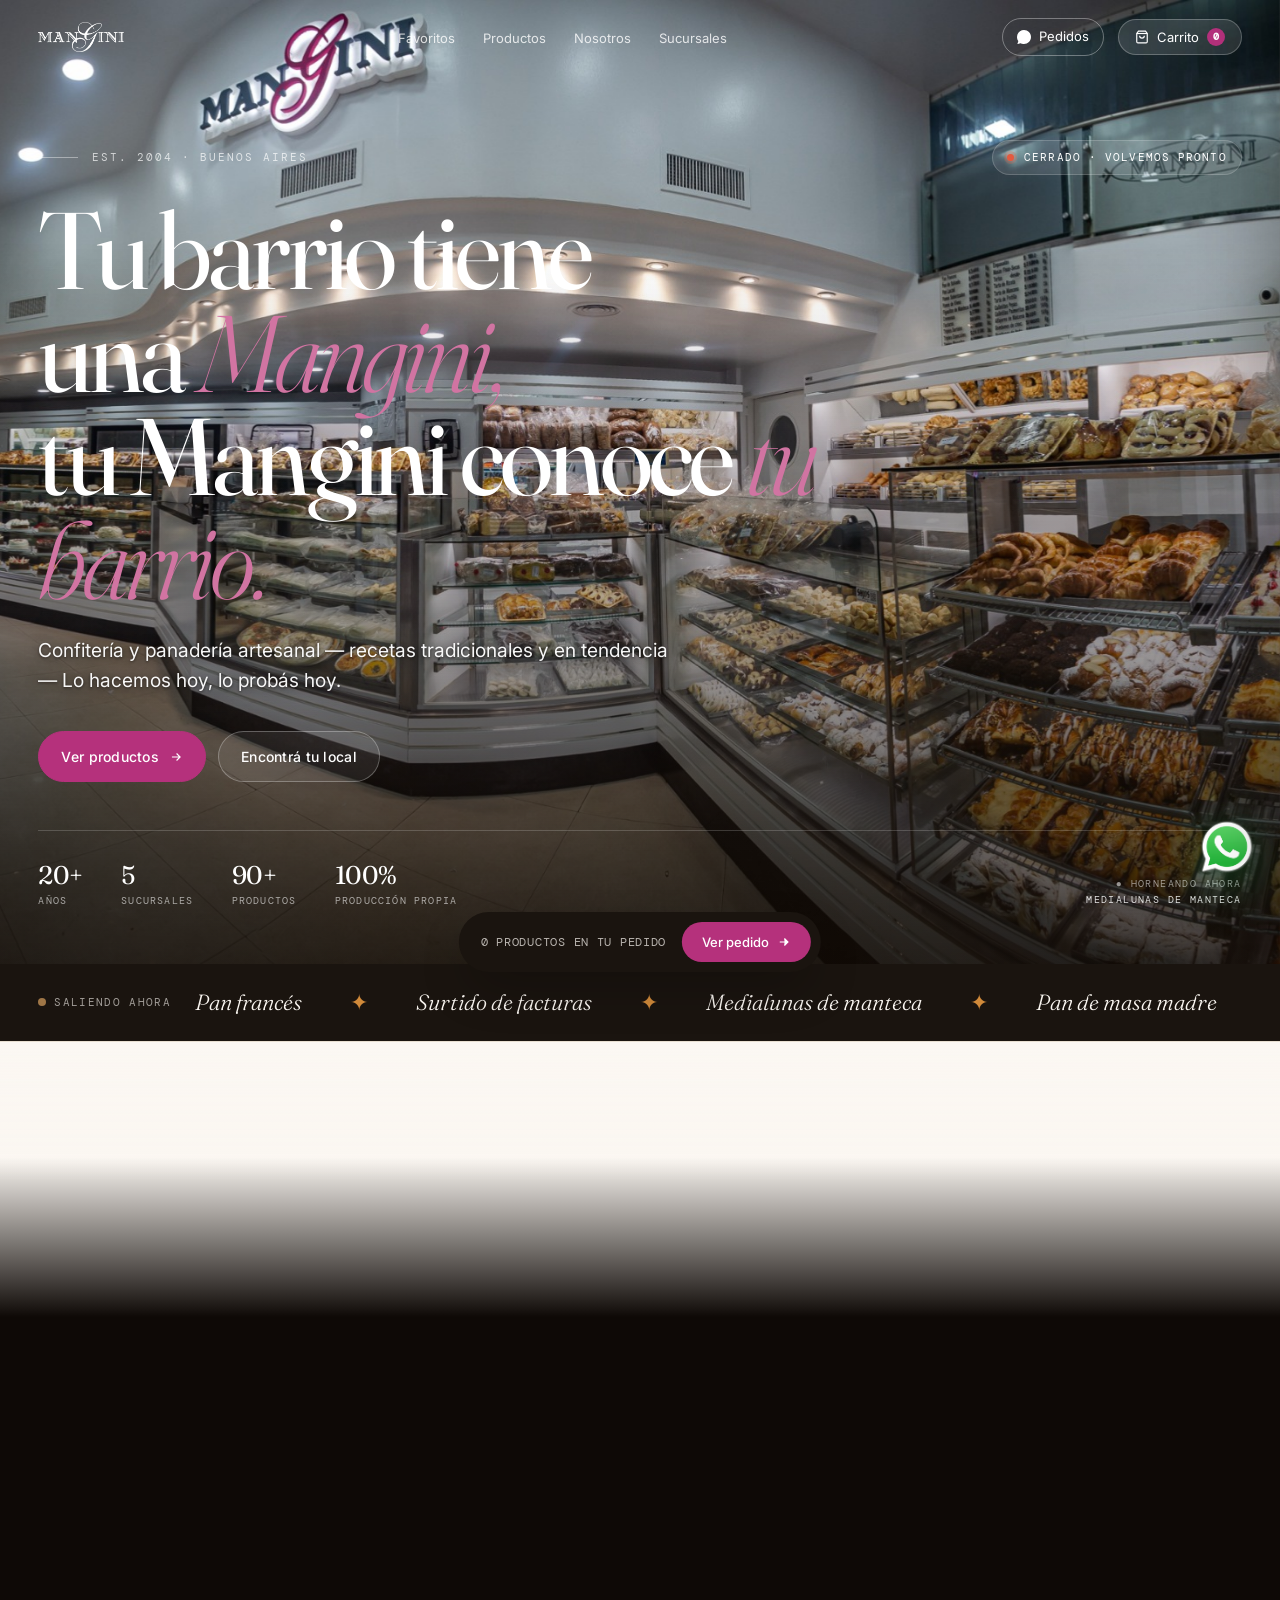
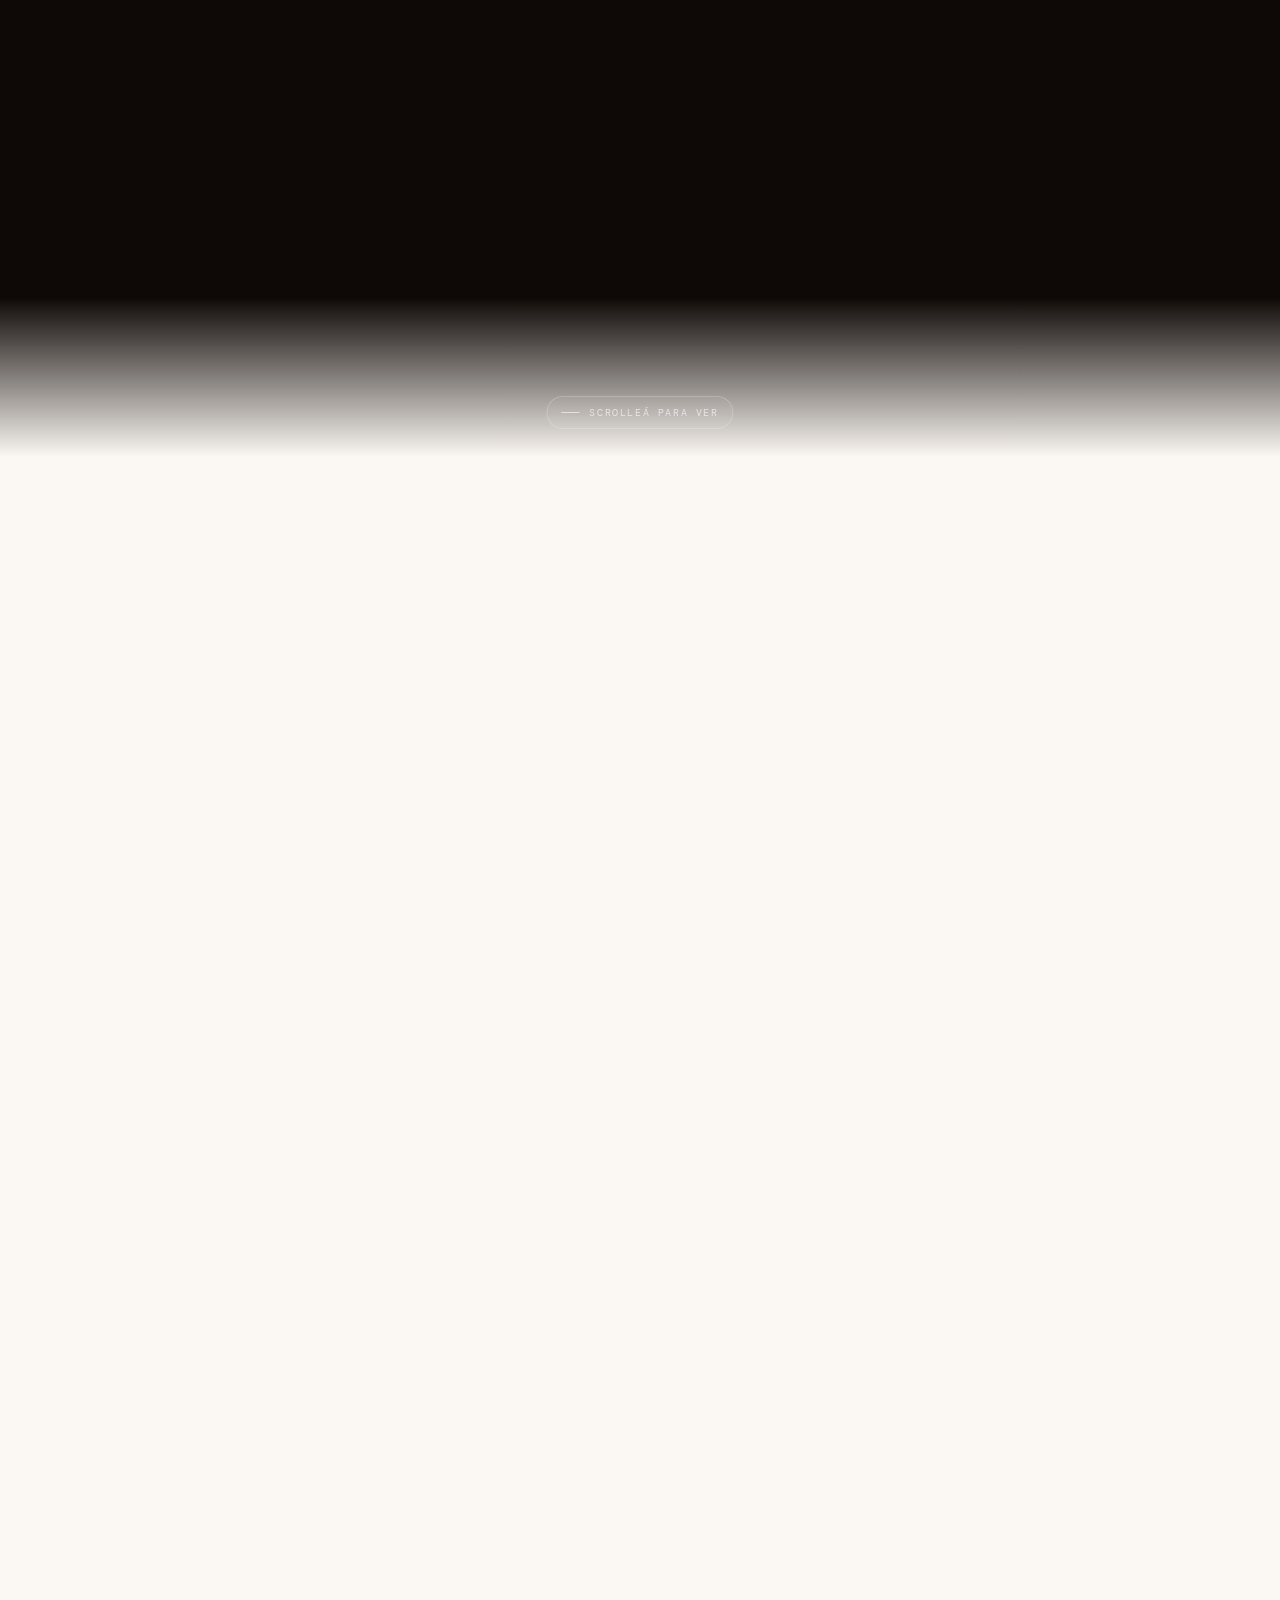
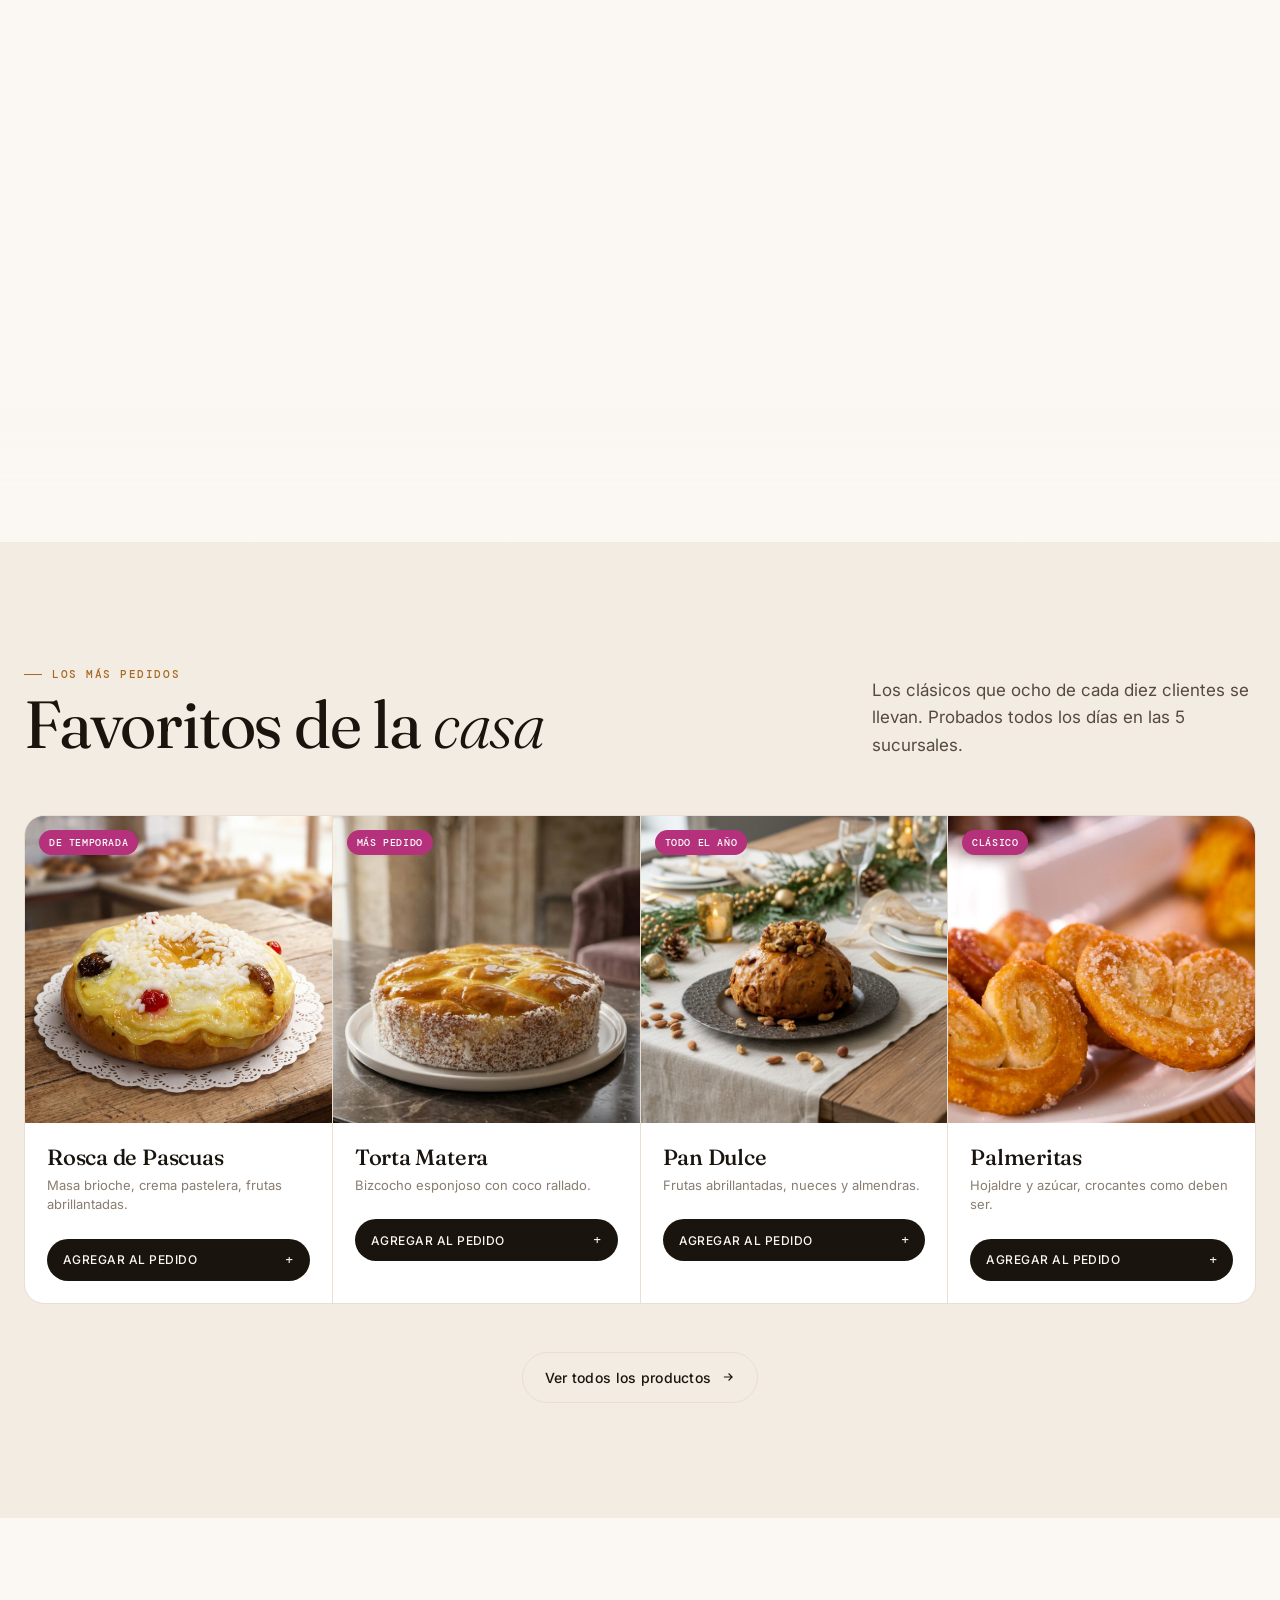
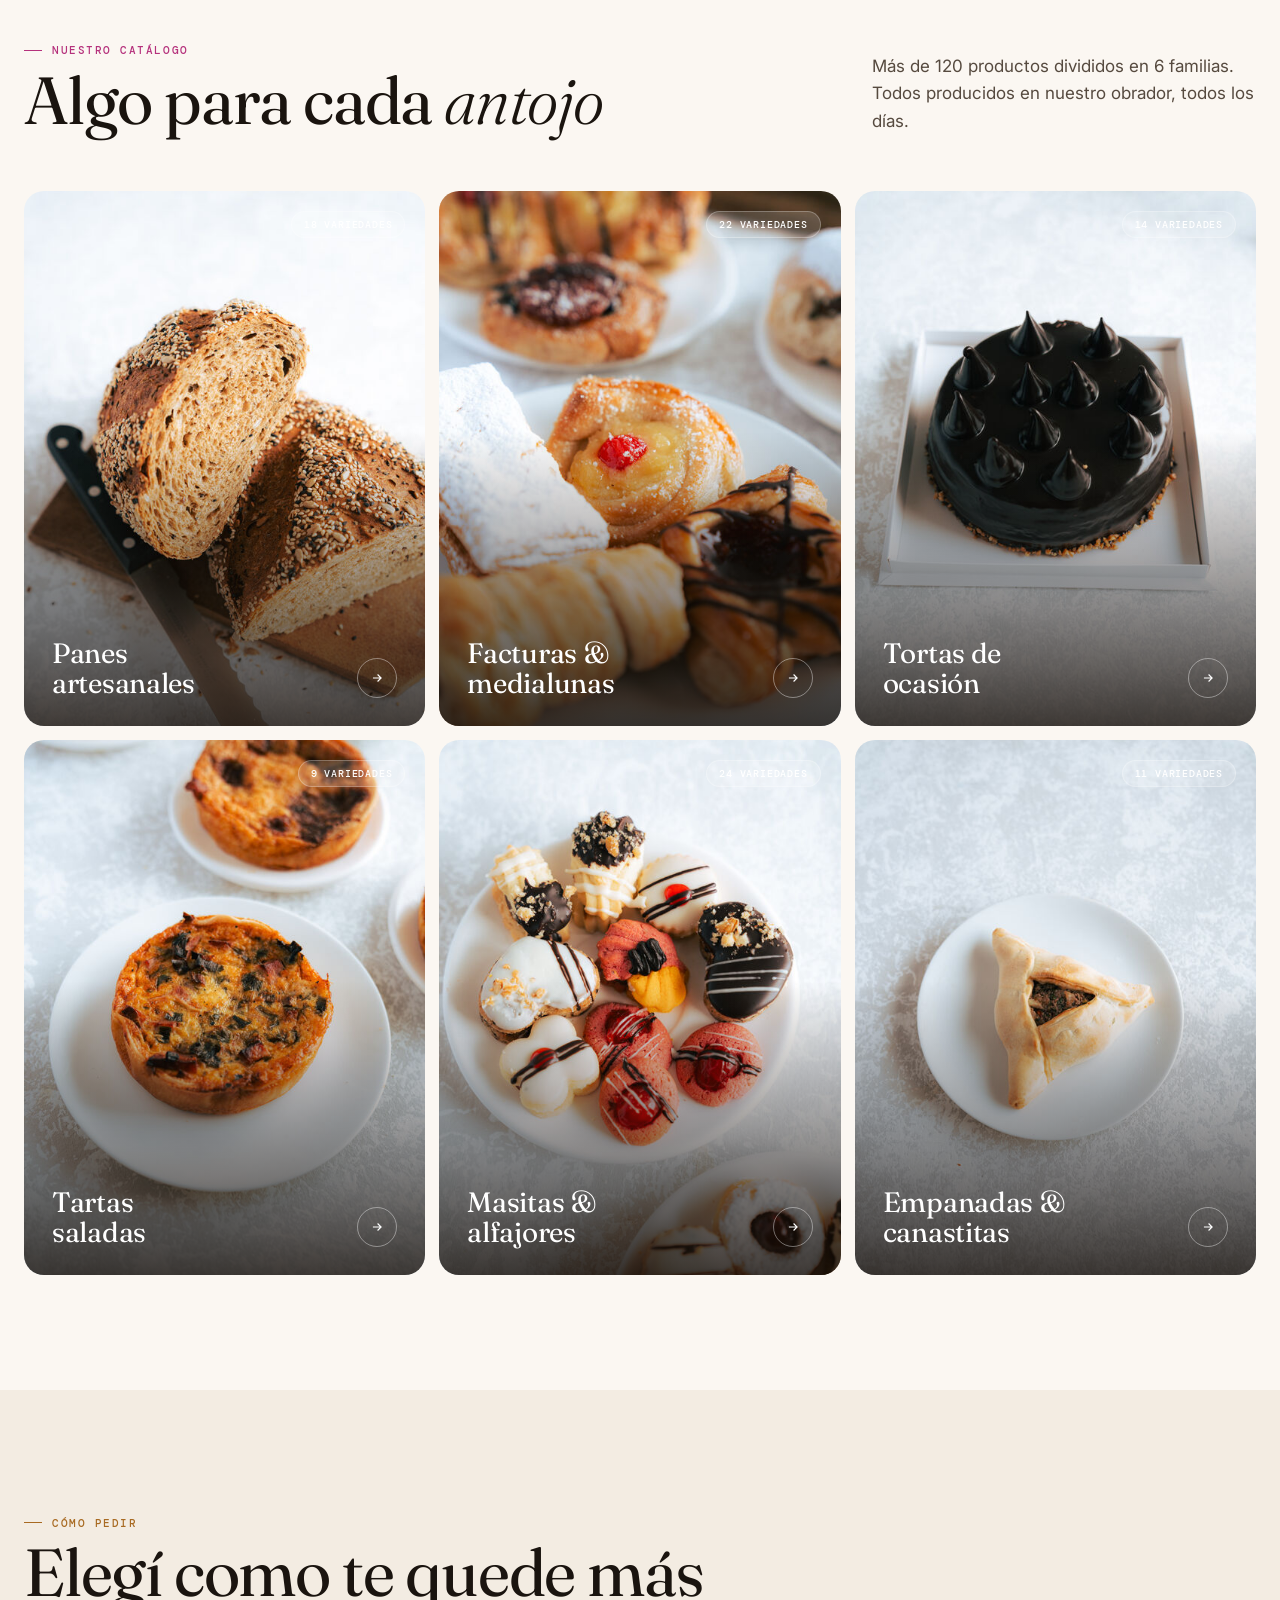
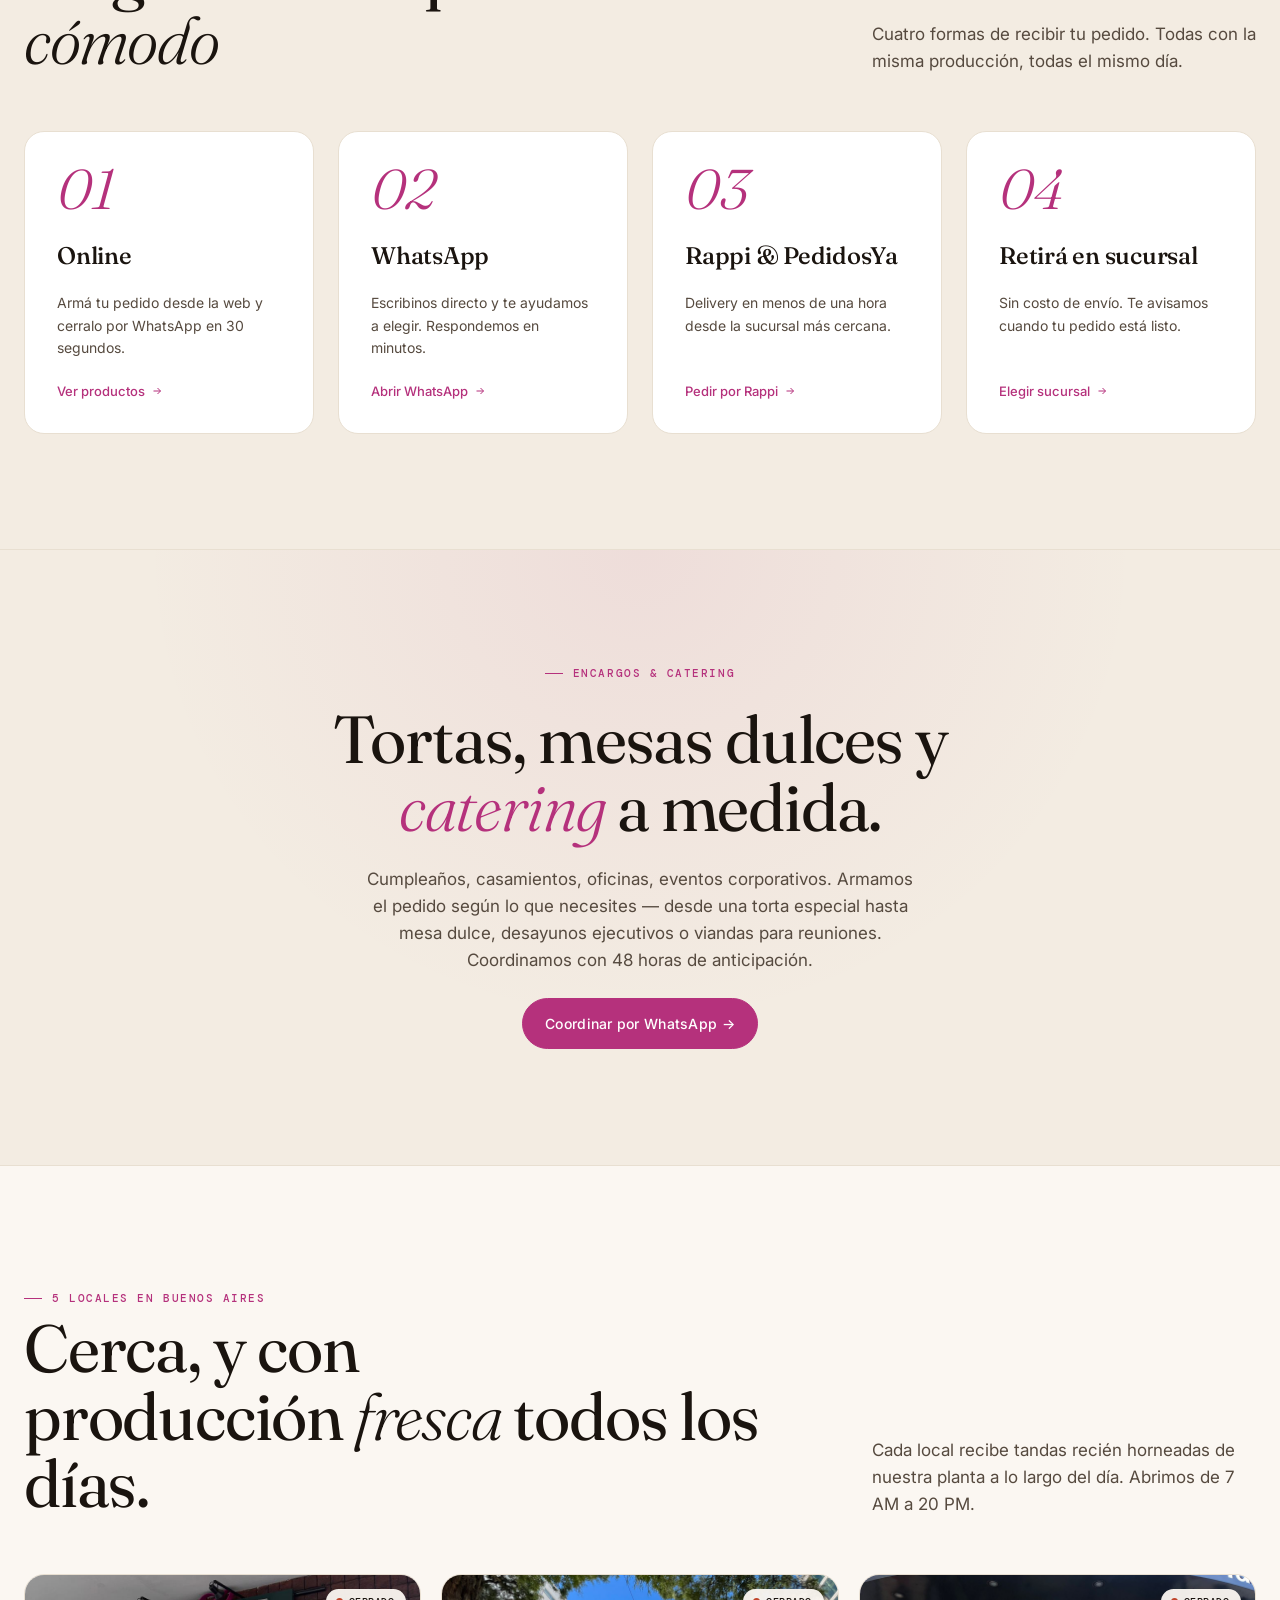
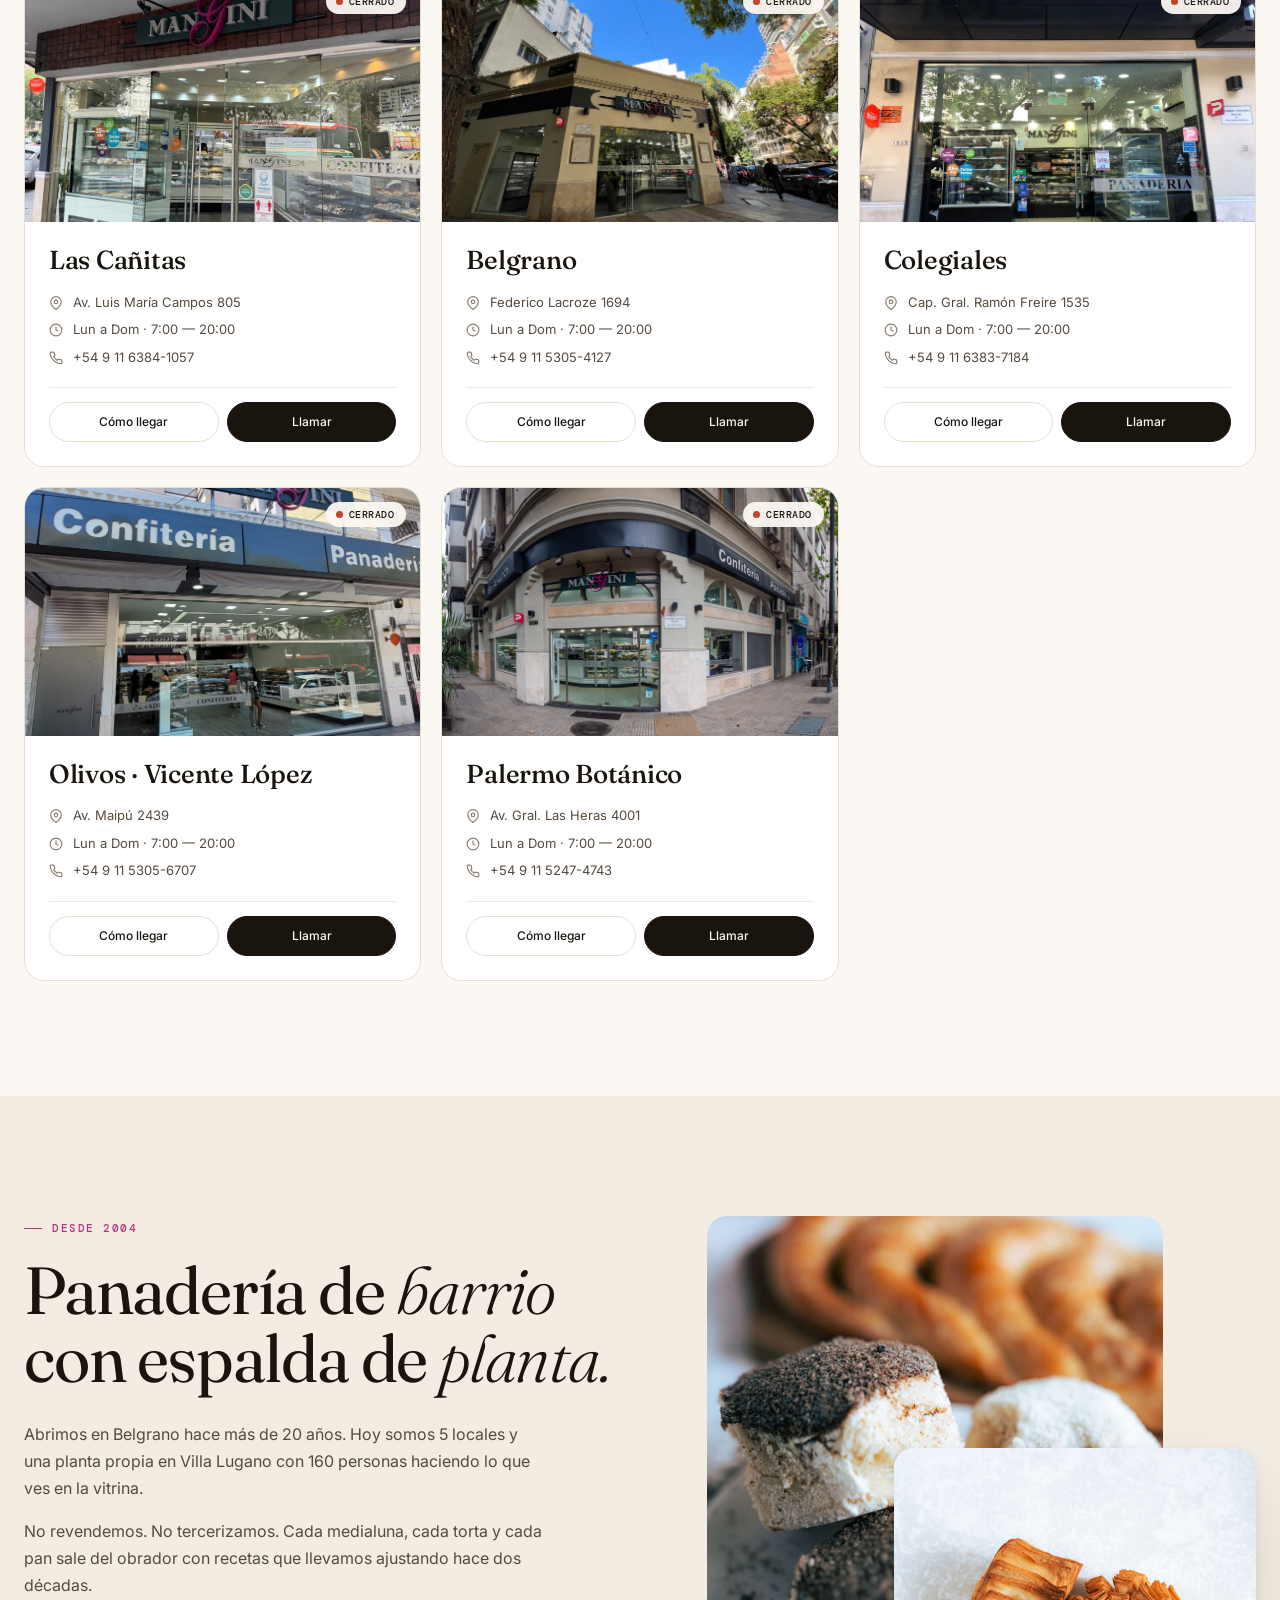
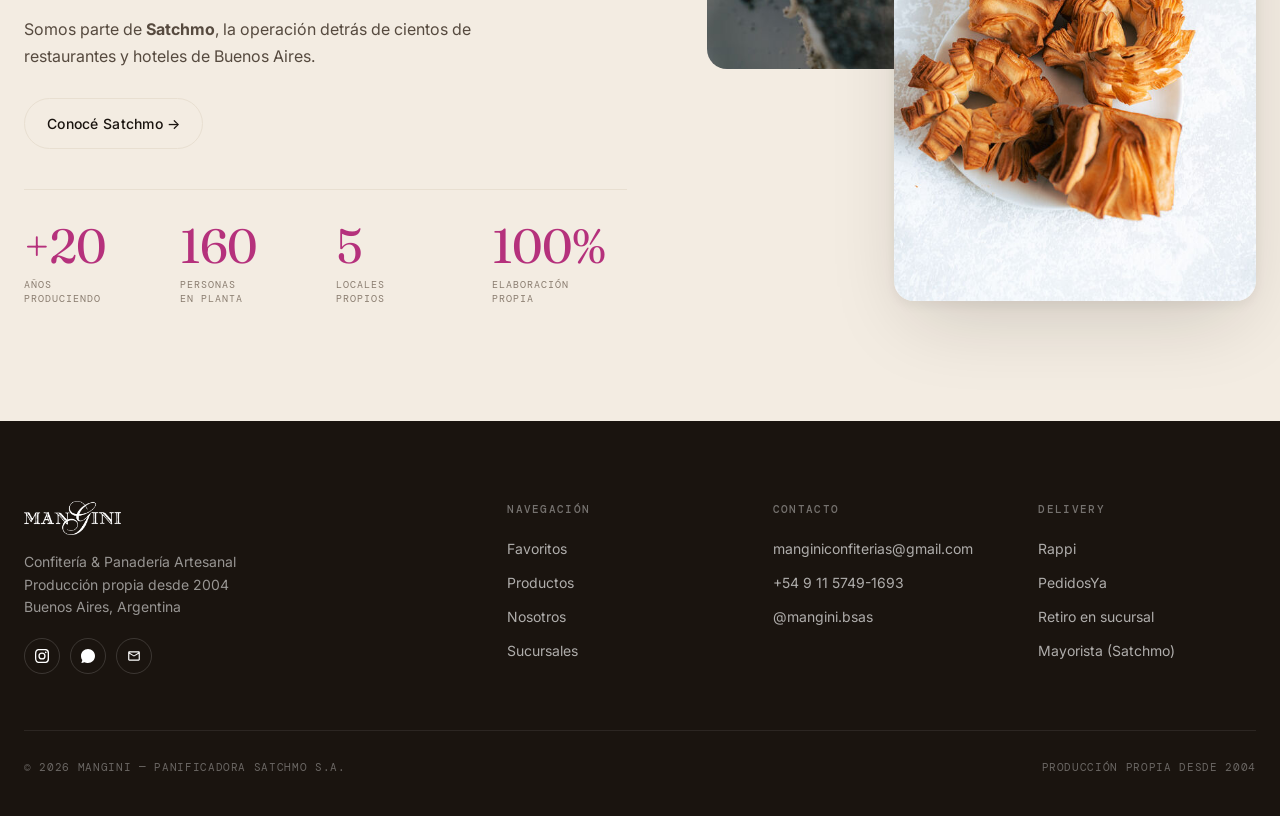
==== commit 88124ba7: "Apply hero photo, brand-color italics, and dynamic open/closed status Reapplied on top of the remote" ====
--- a/index.html
+++ b/index.html
@@ -116,8 +116,8 @@
 .btn:hover{transform:translateY(-2px);box-shadow:0 10px 24px -6px rgba(26,20,15,.25)}
 .btn.brand{background:var(--brand);border-color:var(--brand);color:#fff}
 .btn.brand:hover{background:var(--brand-ink);border-color:var(--brand-ink)}
-.btn.warm{background:var(--warm);border-color:var(--warm);color:#fff}
-.btn.warm:hover{background:var(--warm-ink);border-color:var(--warm-ink)}
+.btn.warm{background:var(--brand);border-color:var(--brand);color:#fff}
+.btn.warm:hover{background:var(--brand-ink);border-color:var(--brand-ink)}
 .btn.ghost{background:transparent;color:var(--ink);border-color:var(--line)}
 .btn.ghost:hover{border-color:var(--ink);background:transparent}
 .btn.sm{padding:10px 16px;font-size:13px}
@@ -169,8 +169,8 @@
 .hero-bg{position:absolute;inset:0;z-index:0}
 .hero-bg img{width:100%;height:100%;object-fit:cover;animation:heroZoom 20s ease-out forwards}
 @keyframes heroZoom{from{transform:scale(1.08)}to{transform:scale(1)}}
-.hero-bg::before{content:"";position:absolute;inset:0;background:linear-gradient(105deg, rgba(20,12,6,.82) 0%, rgba(20,12,6,.55) 38%, rgba(20,12,6,.1) 62%, rgba(20,12,6,.15) 100%)}
-.hero-bg::after{content:"";position:absolute;inset:0;background:linear-gradient(to top, rgba(20,12,6,.7) 0%, rgba(20,12,6,0) 55%)}
+.hero-bg::before{content:"";position:absolute;inset:0;background:linear-gradient(105deg, rgba(20,12,6,.92) 0%, rgba(20,12,6,.72) 38%, rgba(20,12,6,.42) 62%, rgba(20,12,6,.45) 100%)}
+.hero-bg::after{content:"";position:absolute;inset:0;background:linear-gradient(to top, rgba(20,12,6,.78) 0%, rgba(20,12,6,.15) 55%, rgba(20,12,6,0) 75%)}
 
 .hero-inner{position:relative;z-index:2;width:100%;max-width:var(--content-w);margin:0 auto;padding:140px clamp(20px,3vw,40px) 56px;display:flex;flex-direction:column;gap:48px}
 
@@ -179,12 +179,13 @@
 .hero-est::before{content:"";width:40px;height:1px;background:rgba(255,255,255,.4)}
 .hero-badge{display:inline-flex;align-items:center;gap:10px;padding:8px 14px;background:rgba(255,255,255,.1);border:1px solid rgba(255,255,255,.18);border-radius:var(--r-pill);font-family:var(--mono);font-size:11px;letter-spacing:.1em;text-transform:uppercase;color:#fff}
 .hero-badge .dot{width:7px;height:7px;border-radius:50%;background:#7cd080;box-shadow:0 0 0 3px rgba(124,208,128,.25);animation:pulse 2s infinite}
+.hero-badge.closed .dot{background:#e35a3f;box-shadow:0 0 0 3px rgba(227,90,63,.25)}
 @keyframes pulse{0%,100%{box-shadow:0 0 0 3px rgba(124,208,128,.3)}50%{box-shadow:0 0 0 6px rgba(124,208,128,.08)}}
 
 .hero-main{max-width:900px;display:flex;flex-direction:column;gap:24px;animation:fu 1s .1s both}
 .hero h1{color:#fff;margin:0;font-size:clamp(52px,8.5vw,132px);line-height:.95;letter-spacing:-0.035em;text-wrap:balance}
-.hero h1 em{color:color-mix(in oklab, var(--warm) 80%, white);font-style:italic;font-weight:300}
-.hero-sub{font-size:clamp(15px,1.4vw,18px);line-height:1.6;color:rgba(255,255,255,.78);max-width:52ch;margin:0}
+.hero h1 em{color:color-mix(in oklab, var(--brand) 70%, white);font-style:italic;font-weight:300}
+.hero-sub{font-size:clamp(16px,1.5vw,20px);line-height:1.55;color:rgba(255,255,255,.96);font-weight:400;max-width:54ch;margin:0;text-shadow:0 2px 14px rgba(20,12,6,.7),0 1px 3px rgba(20,12,6,.55)}
 .hero-ctas{display:flex;gap:12px;flex-wrap:wrap;margin-top:12px}
 .hero .btn.brand{background:var(--brand);color:#fff;border-color:var(--brand)}
 .hero .btn.brand:hover{filter:brightness(1.08)}
@@ -358,7 +359,7 @@
 .scrollvid-overlay{position:absolute;inset:0;background:linear-gradient(180deg, rgba(14,9,6,.25) 0%, rgba(14,9,6,.55) 100%);pointer-events:none}
 .scrollvid-text{position:relative;z-index:2;text-align:center;color:#fff;padding:0 24px;max-width:900px;will-change:transform,opacity,letter-spacing;transition:opacity .15s linear}
 .scrollvid-text .bleed-quote{font-family:var(--display);font-style:italic;font-weight:300;font-size:clamp(28px,4vw,48px);line-height:1.2;color:#fff;margin-bottom:24px;letter-spacing:-0.02em}
-.scrollvid-text .bleed-quote em{color:color-mix(in oklab, var(--warm) 85%, #fff);font-style:italic}
+.scrollvid-text .bleed-quote em{color:color-mix(in oklab, var(--brand) 70%, #fff);font-style:italic}
 .scrollvid-text .bleed-attr{font-family:var(--mono);font-size:11px;letter-spacing:.14em;text-transform:uppercase;color:rgba(255,255,255,.7)}
 .scrollvid-hint{position:absolute;bottom:28px;left:50%;transform:translateX(-50%);z-index:3;display:inline-flex;align-items:center;gap:10px;font-family:var(--mono);font-size:10px;letter-spacing:.16em;text-transform:uppercase;color:rgba(255,255,255,.65);padding:8px 14px;border:1px solid rgba(255,255,255,.2);border-radius:var(--r-pill);background:rgba(255,255,255,.04)}
 .scrollvid-hint span{display:inline-block;width:18px;height:1px;background:rgba(255,255,255,.6);position:relative;animation:scrollhint 1.8s ease-in-out infinite}
@@ -514,7 +515,7 @@
 .bleed::after{content:"";position:absolute;inset:0;background:linear-gradient(180deg, rgba(20,12,6,.2) 0%, rgba(20,12,6,.6) 100%)}
 .bleed-text{position:relative;z-index:2;text-align:center;color:#fff;padding:0 24px;max-width:900px}
 .bleed-text .h2{color:#fff;margin-bottom:20px}
-.bleed-text .h2 em{color:color-mix(in oklab, var(--warm) 85%, #fff)}
+.bleed-text .h2 em{color:color-mix(in oklab, var(--brand) 70%, #fff)}
 .bleed-quote{font-family:var(--display);font-style:italic;font-weight:300;font-size:clamp(28px,4vw,48px);line-height:1.2;color:#fff;margin-bottom:28px}
 .bleed-attr{font-family:var(--mono);font-size:11px;letter-spacing:.14em;text-transform:uppercase;color:rgba(255,255,255,.7)}
 
@@ -614,7 +615,7 @@
 @media(max-width:640px){.tweaks{bottom:auto;top:24px;left:24px;right:24px;width:auto}}
 
 /* DECOR: tape label */
-.tape{display:inline-block;padding:4px 10px;background:var(--warm);color:#fff;font-family:var(--mono);font-size:11px;letter-spacing:.06em;text-transform:uppercase;font-weight:500;border-radius:var(--r-sm);transform:rotate(-2deg)}
+.tape{display:inline-block;padding:4px 10px;background:var(--brand);color:#fff;font-family:var(--mono);font-size:11px;letter-spacing:.06em;text-transform:uppercase;font-weight:500;border-radius:var(--r-sm);transform:rotate(-2deg)}
 </style>
 </head>
 <body data-theme="light" data-display="fraunces" data-density="comfy">
@@ -651,16 +652,16 @@
 
 <!-- HERO -->
 <section class="hero">
-  <div class="hero-bg"><img src="img/MEDIALUNAS DULCES.JPG" alt="Medialunas recién horneadas"></div>
+  <div class="hero-bg"><img src="img/confiteria-local.jpeg" alt="Vitrinas de la confitería Mangini"></div>
 
   <div class="hero-inner">
     <div class="hero-top">
       <div class="hero-est">Est. 2004 · Buenos Aires</div>
-      <span class="hero-badge"><span class="dot"></span> Abierto ahora · Horneando</span>
+      <span class="hero-badge" data-hours="7:00-20:00" data-open-text="Abierto ahora · Horneando" data-closed-text="Cerrado · Volvemos pronto"><span class="dot"></span> Abierto ahora · Horneando</span>
     </div>
     <div class="hero-main">
       <h1 class="h1">Tu barrio tiene una <em>Mangini,</em><br>tu Mangini conoce <em>tu barrio.</em></h1>
-      <p class="hero-sub">Confitería y panadería artesanal. Recetas europeas, manteca real, masa madre de 24h. Hecho hoy — lo probás hoy.</p>
+      <p class="hero-sub">Confitería y panadería artesanal — recetas tradicionales y en tendencia — Lo hacemos hoy, lo probás hoy.</p>
       <div class="hero-ctas">
         <a href="productos.html" class="btn brand">Ver productos <svg viewBox="0 0 24 24" fill="none" stroke="currentColor" stroke-width="2"><path d="M5 12h14M13 6l6 6-6 6"/></svg></a>
         <a href="#sucursales" class="btn ghost">Encontrá tu local</a>
@@ -800,7 +801,7 @@
     </div>
     <div class="sucs" data-a data-d="1">
       <div class="suc">
-        <div class="pic"><img src="img/sucursal-luis-campos.jpeg" alt="Local Mangini Las Cañitas"><span class="open-dot"><span class="d"></span> Abierto</span></div>
+        <div class="pic"><img src="img/sucursal-luis-campos.jpeg" alt="Local Mangini Las Cañitas"><span class="open-dot" data-hours="7:00-20:00"><span class="d"></span> Abierto</span></div>
         <div class="suc-body">
           <div class="suc-name">Las Cañitas</div>
           <div class="suc-info">
@@ -815,7 +816,7 @@
         </div>
       </div>
       <div class="suc">
-        <div class="pic"><img src="img/sucursal-lacroze.jpeg" alt="Local Mangini Belgrano"><span class="open-dot"><span class="d"></span> Abierto</span></div>
+        <div class="pic"><img src="img/sucursal-lacroze.jpeg" alt="Local Mangini Belgrano"><span class="open-dot" data-hours="7:00-20:00"><span class="d"></span> Abierto</span></div>
         <div class="suc-body">
           <div class="suc-name">Belgrano</div>
           <div class="suc-info">
@@ -830,7 +831,7 @@
         </div>
       </div>
       <div class="suc">
-        <div class="pic"><img src="img/sucursal-freire.jpeg" alt="Local Mangini Colegiales"><span class="open-dot"><span class="d"></span> Abierto</span></div>
+        <div class="pic"><img src="img/sucursal-freire.jpeg" alt="Local Mangini Colegiales"><span class="open-dot" data-hours="7:00-20:00"><span class="d"></span> Abierto</span></div>
         <div class="suc-body">
           <div class="suc-name">Colegiales</div>
           <div class="suc-info">
@@ -845,7 +846,7 @@
         </div>
       </div>
       <div class="suc">
-        <div class="pic"><img src="img/sucursal-olivos.jpeg" alt="Local Mangini Olivos"><span class="open-dot"><span class="d"></span> Abierto</span></div>
+        <div class="pic"><img src="img/sucursal-olivos.jpeg" alt="Local Mangini Olivos"><span class="open-dot" data-hours="7:00-20:00"><span class="d"></span> Abierto</span></div>
         <div class="suc-body">
           <div class="suc-name">Olivos · Vicente López</div>
           <div class="suc-info">
@@ -860,7 +861,7 @@
         </div>
       </div>
       <div class="suc">
-        <div class="pic"><img src="img/sucursal-las-heras.jpeg" alt="Local Mangini Palermo Botánico"><span class="open-dot"><span class="d"></span> Abierto</span></div>
+        <div class="pic"><img src="img/sucursal-las-heras.jpeg" alt="Local Mangini Palermo Botánico"><span class="open-dot" data-hours="7:00-20:00"><span class="d"></span> Abierto</span></div>
         <div class="suc-body">
           <div class="suc-name">Palermo Botánico</div>
           <div class="suc-info">
@@ -1363,6 +1364,35 @@
   if(d.type === '__deactivate_edit_mode'){ document.getElementById('tweaksPanel').classList.remove('open'); }
 });
 try{ window.parent.postMessage({type:'__edit_mode_available'}, '*'); }catch(e){}
+
+// -------- OPEN/CLOSED STATUS BY BUENOS AIRES TIME --------
+function updateOpenStatus(){
+  const parts = new Intl.DateTimeFormat('en-US',{timeZone:'America/Argentina/Buenos_Aires',hour12:false,hour:'2-digit',minute:'2-digit'}).formatToParts(new Date());
+  const h = +parts.find(p=>p.type==='hour').value;
+  const m = +parts.find(p=>p.type==='minute').value;
+  const now = h*60 + m;
+  const parseTime = s => { const [hh,mm] = s.split(':').map(Number); return hh*60 + (mm||0); };
+
+  document.querySelectorAll('[data-hours]').forEach(el=>{
+    const [from,to] = el.dataset.hours.split('-').map(parseTime);
+    const open = now >= from && now < to;
+
+    if(el.classList.contains('hero-badge')){
+      el.classList.toggle('closed', !open);
+      const txt = open ? (el.dataset.openText || 'Abierto') : (el.dataset.closedText || 'Cerrado');
+      const dot = el.querySelector('.dot');
+      el.textContent = ' ' + txt;
+      if(dot) el.prepend(dot);
+    } else if(el.classList.contains('open-dot')){
+      el.classList.toggle('closed', !open);
+      const d = el.querySelector('.d');
+      el.textContent = ' ' + (open ? 'Abierto' : 'Cerrado');
+      if(d) el.prepend(d);
+    }
+  });
+}
+updateOpenStatus();
+setInterval(updateOpenStatus, 60000);
 </script>
 </body>
 </html>
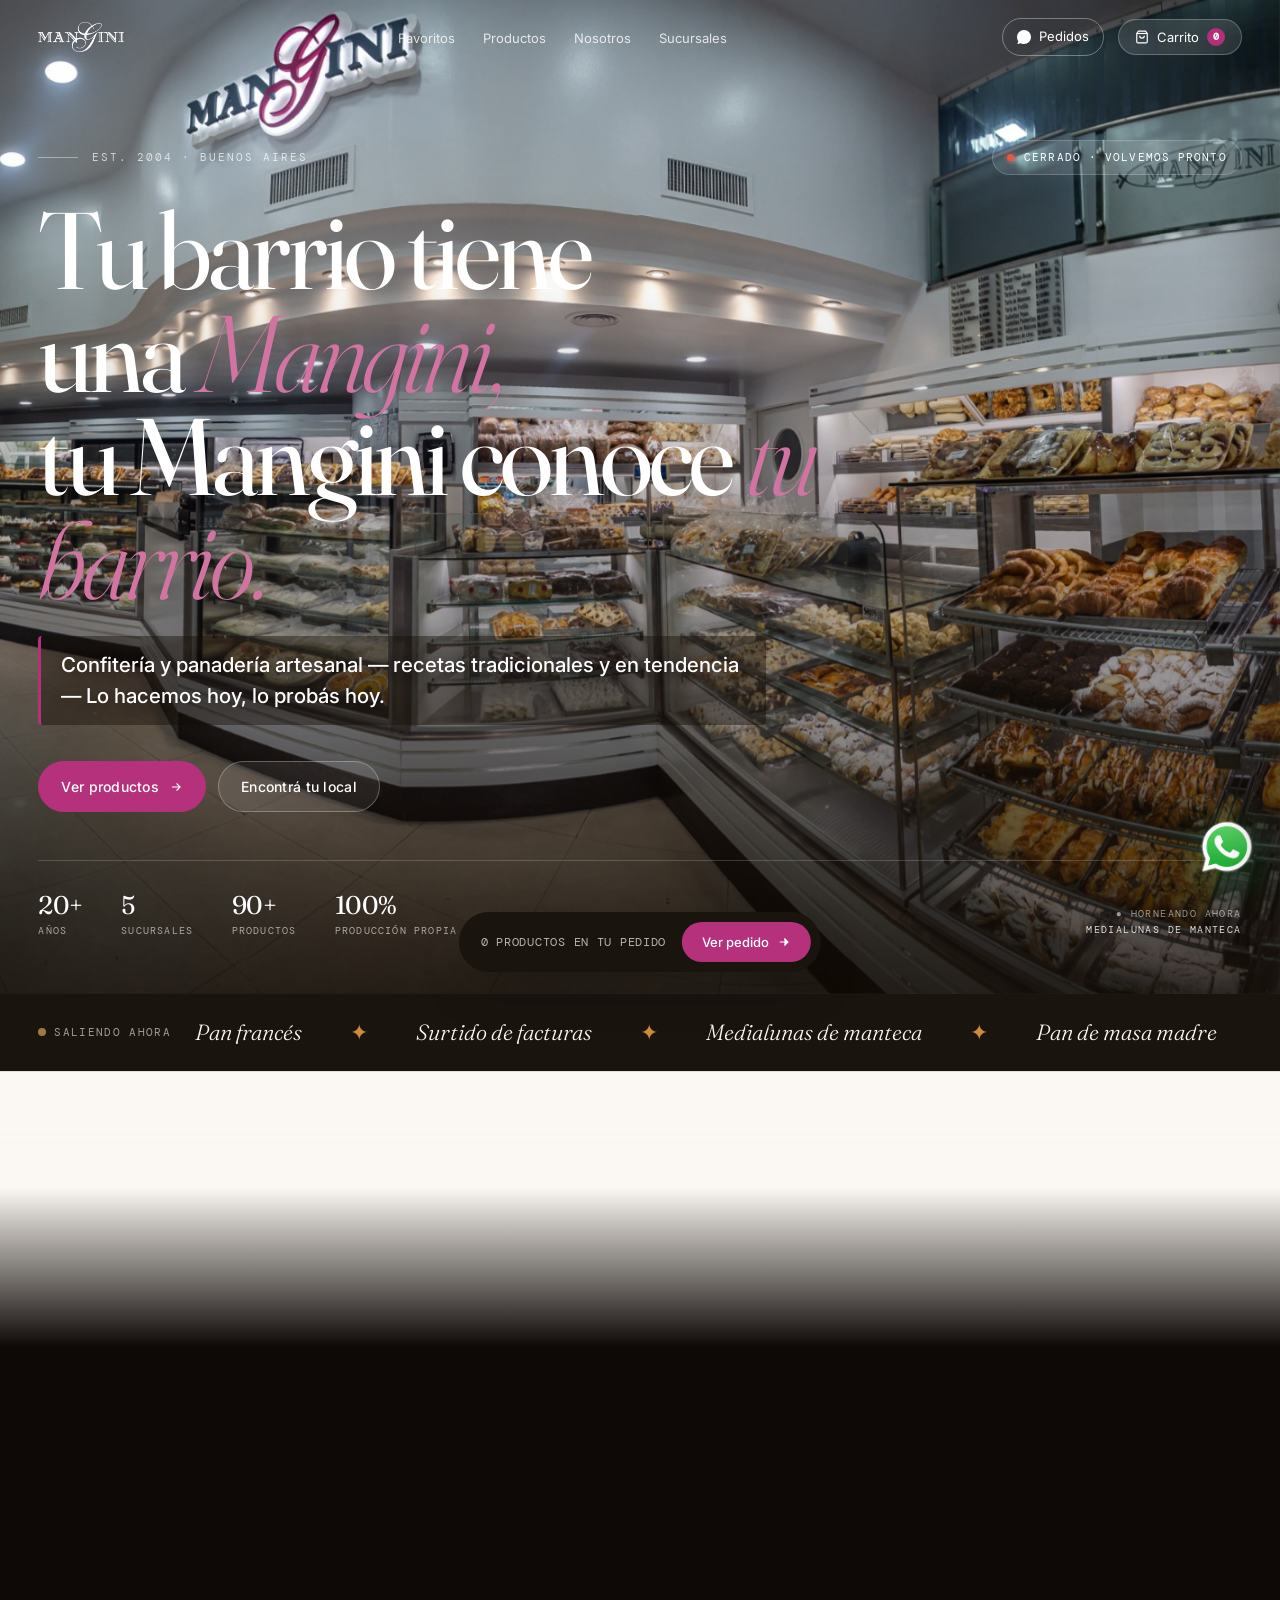
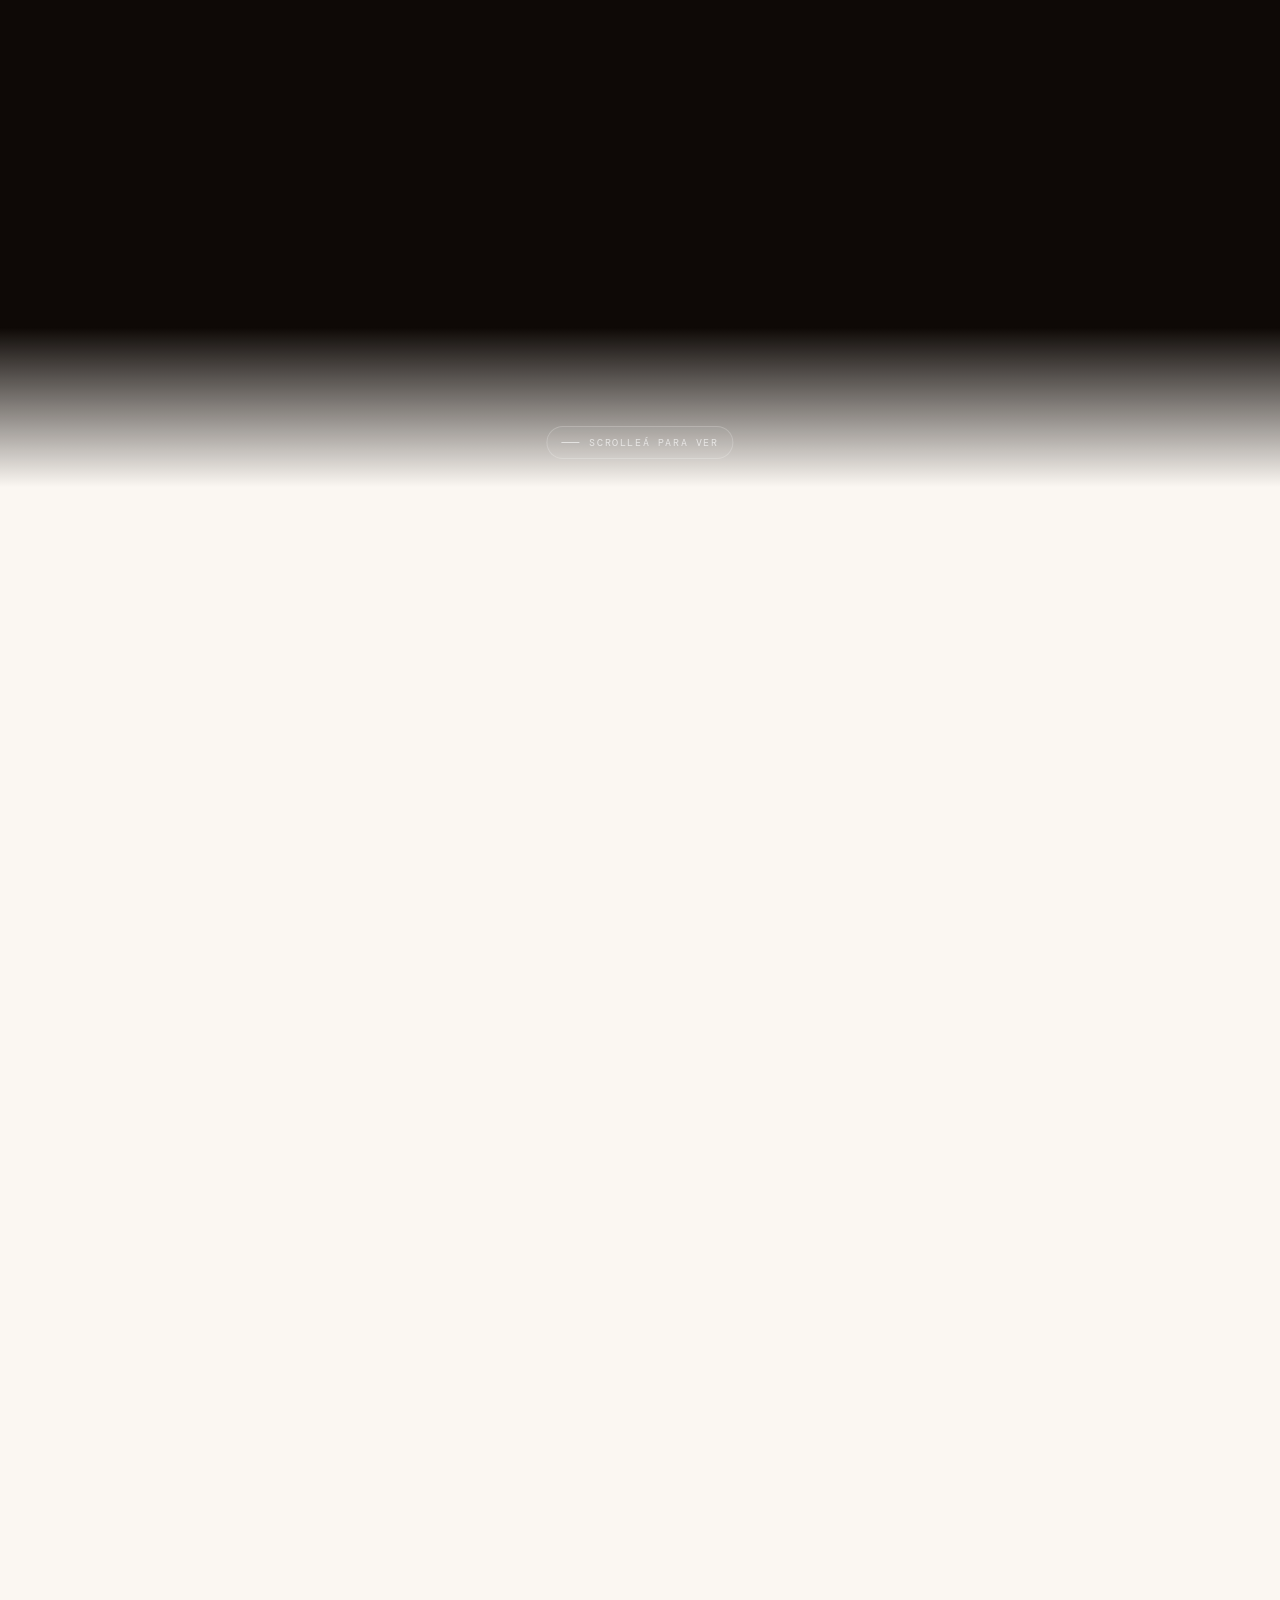
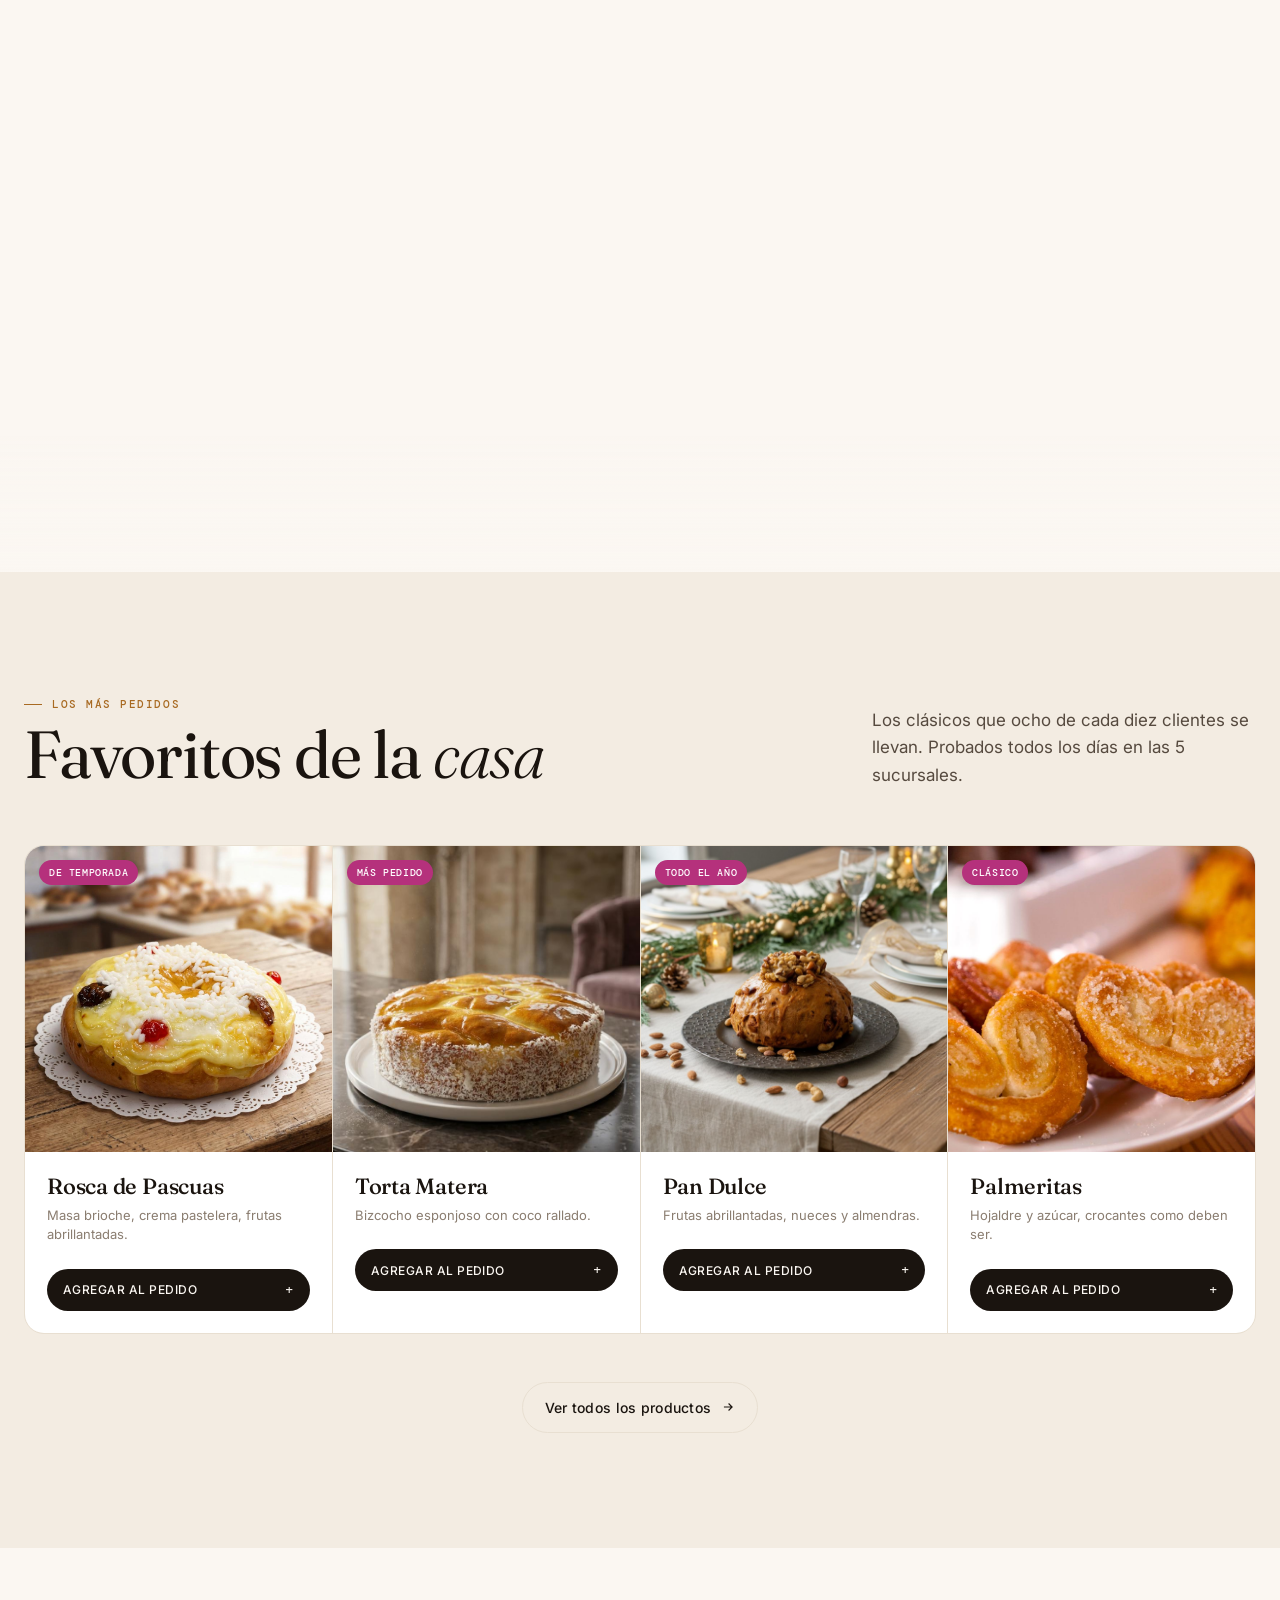
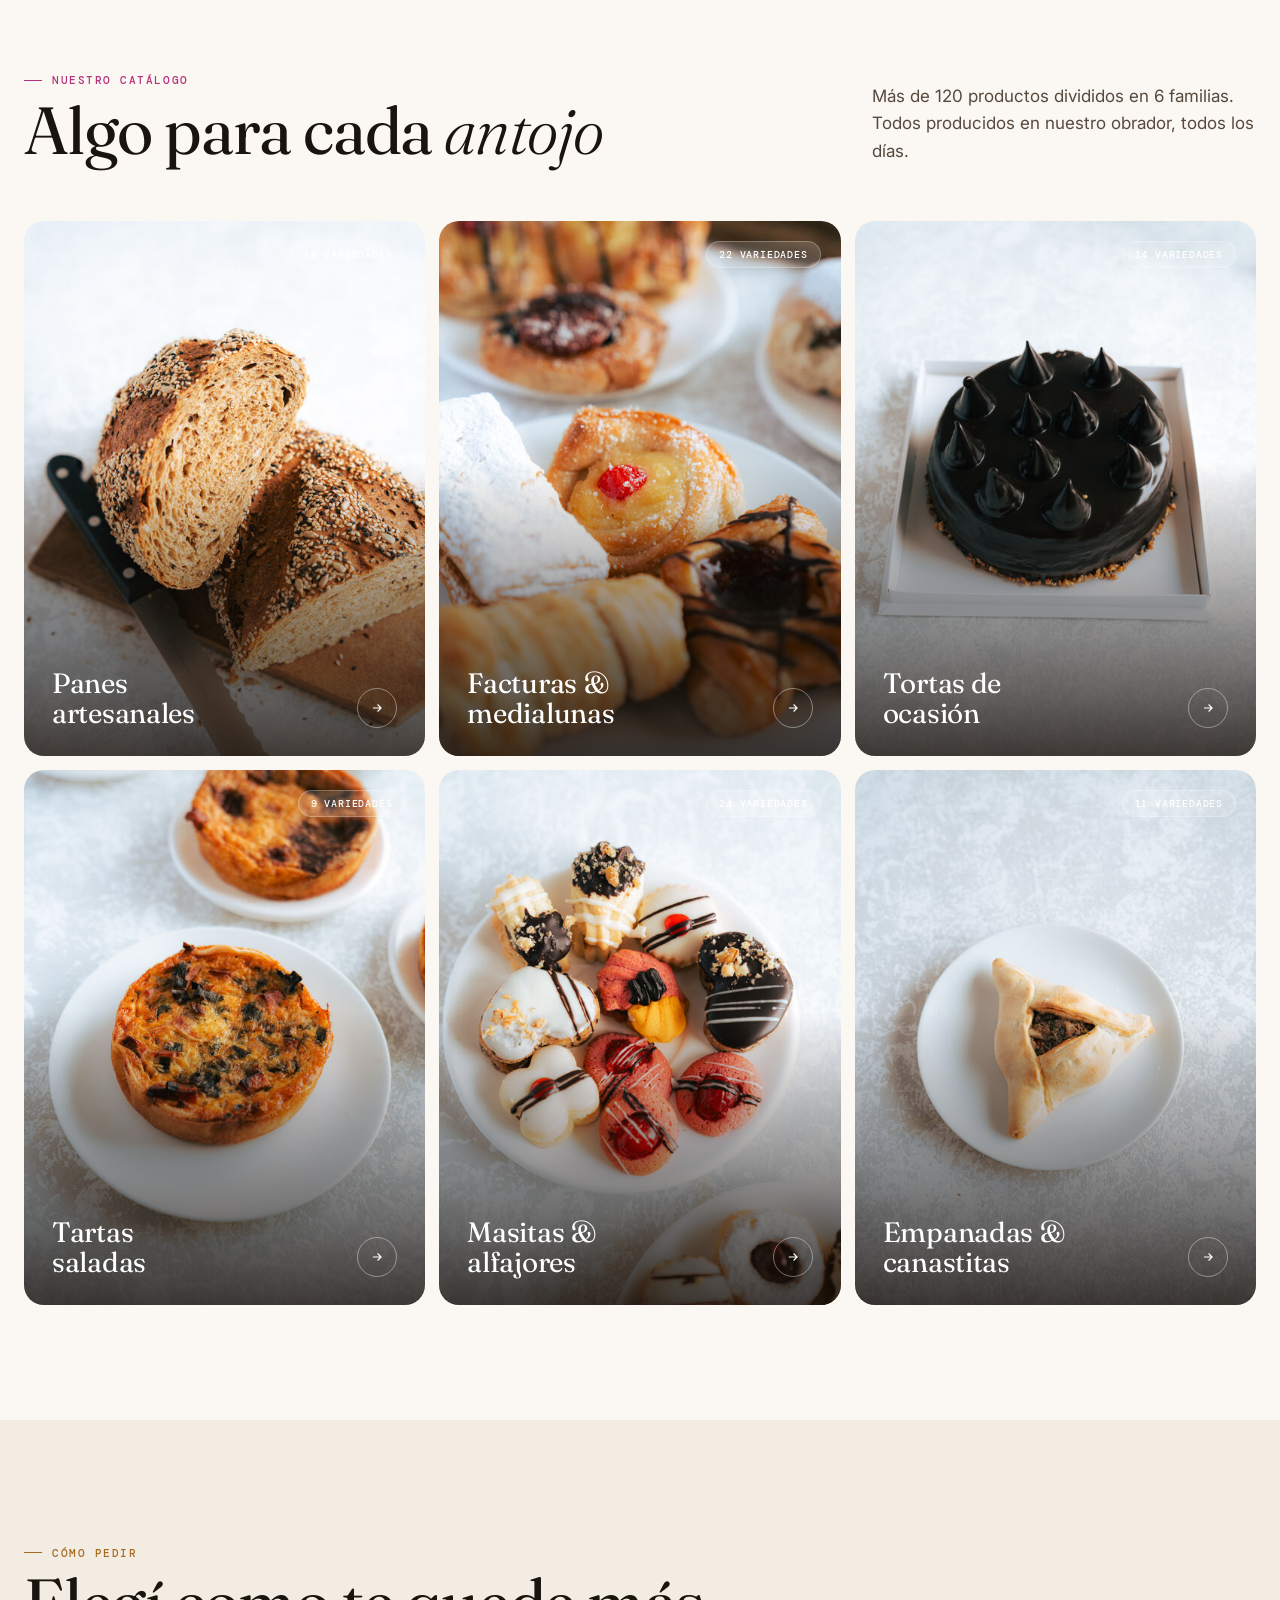
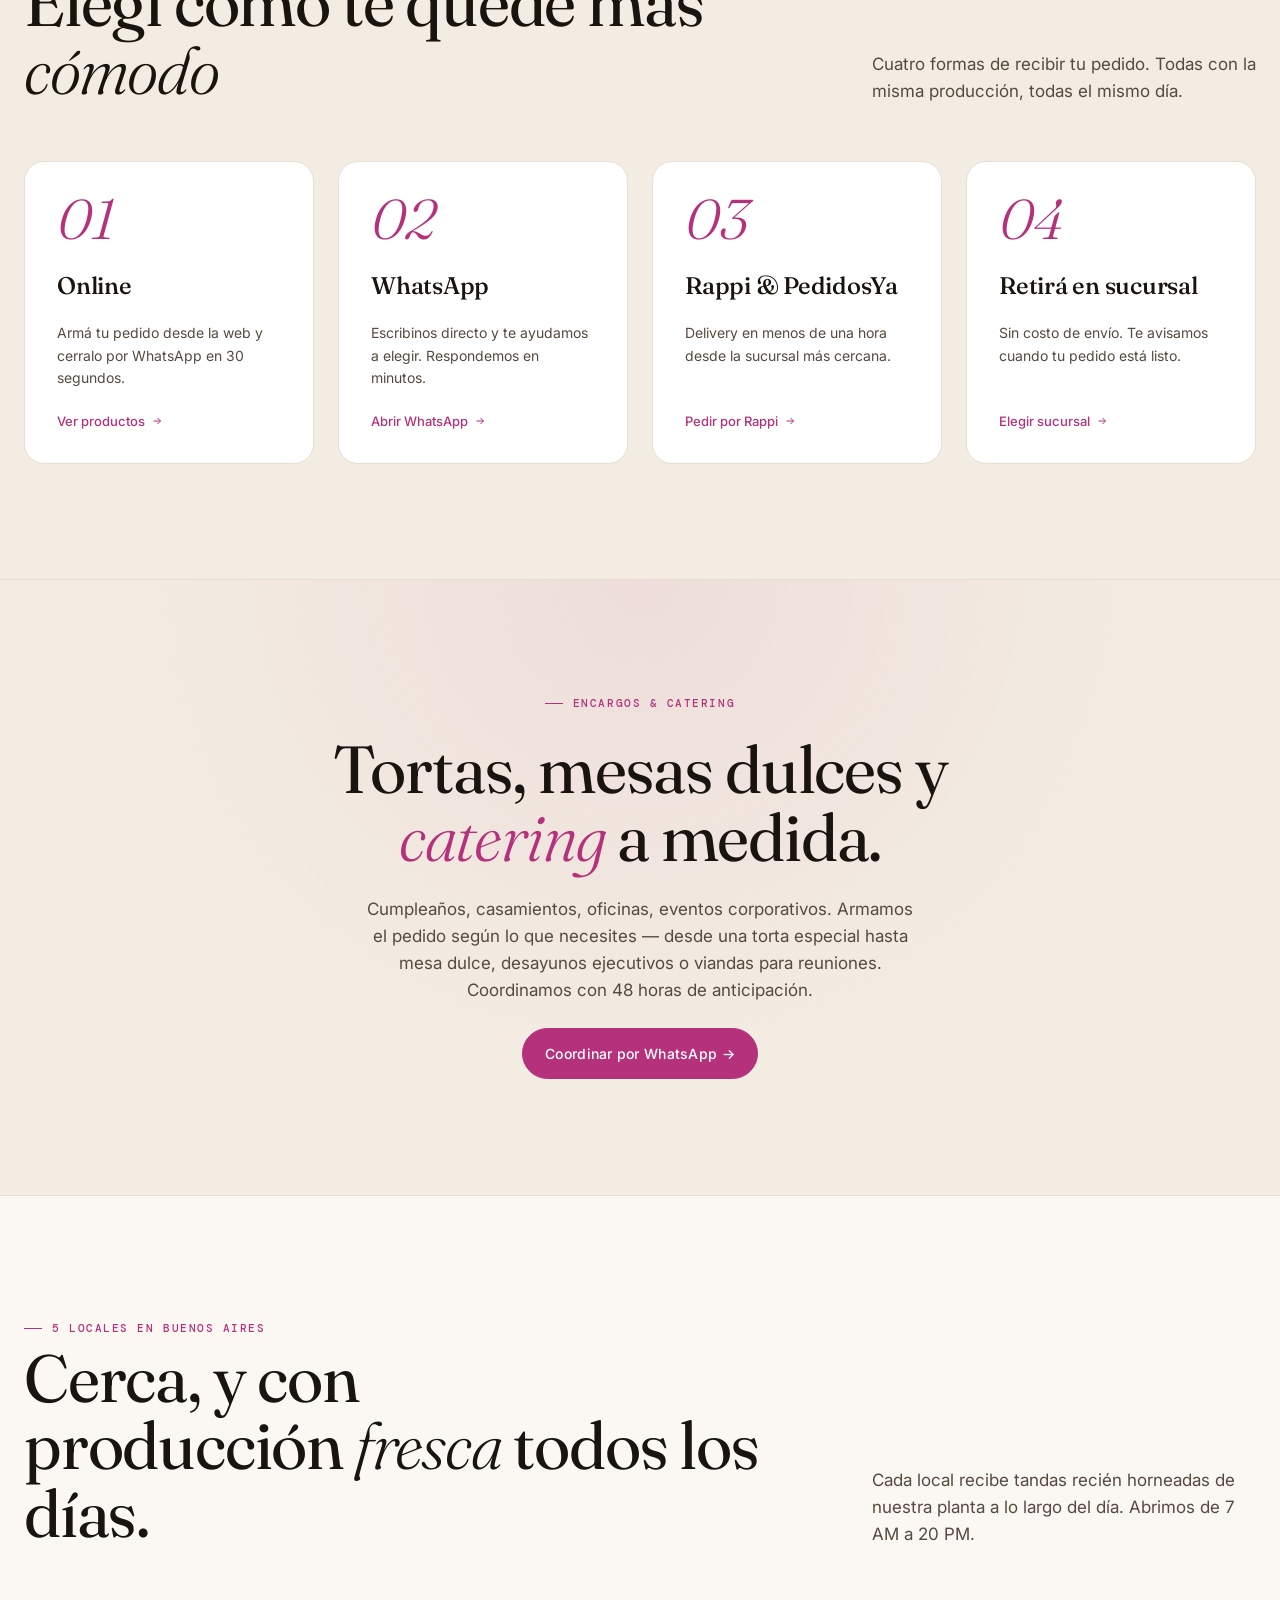
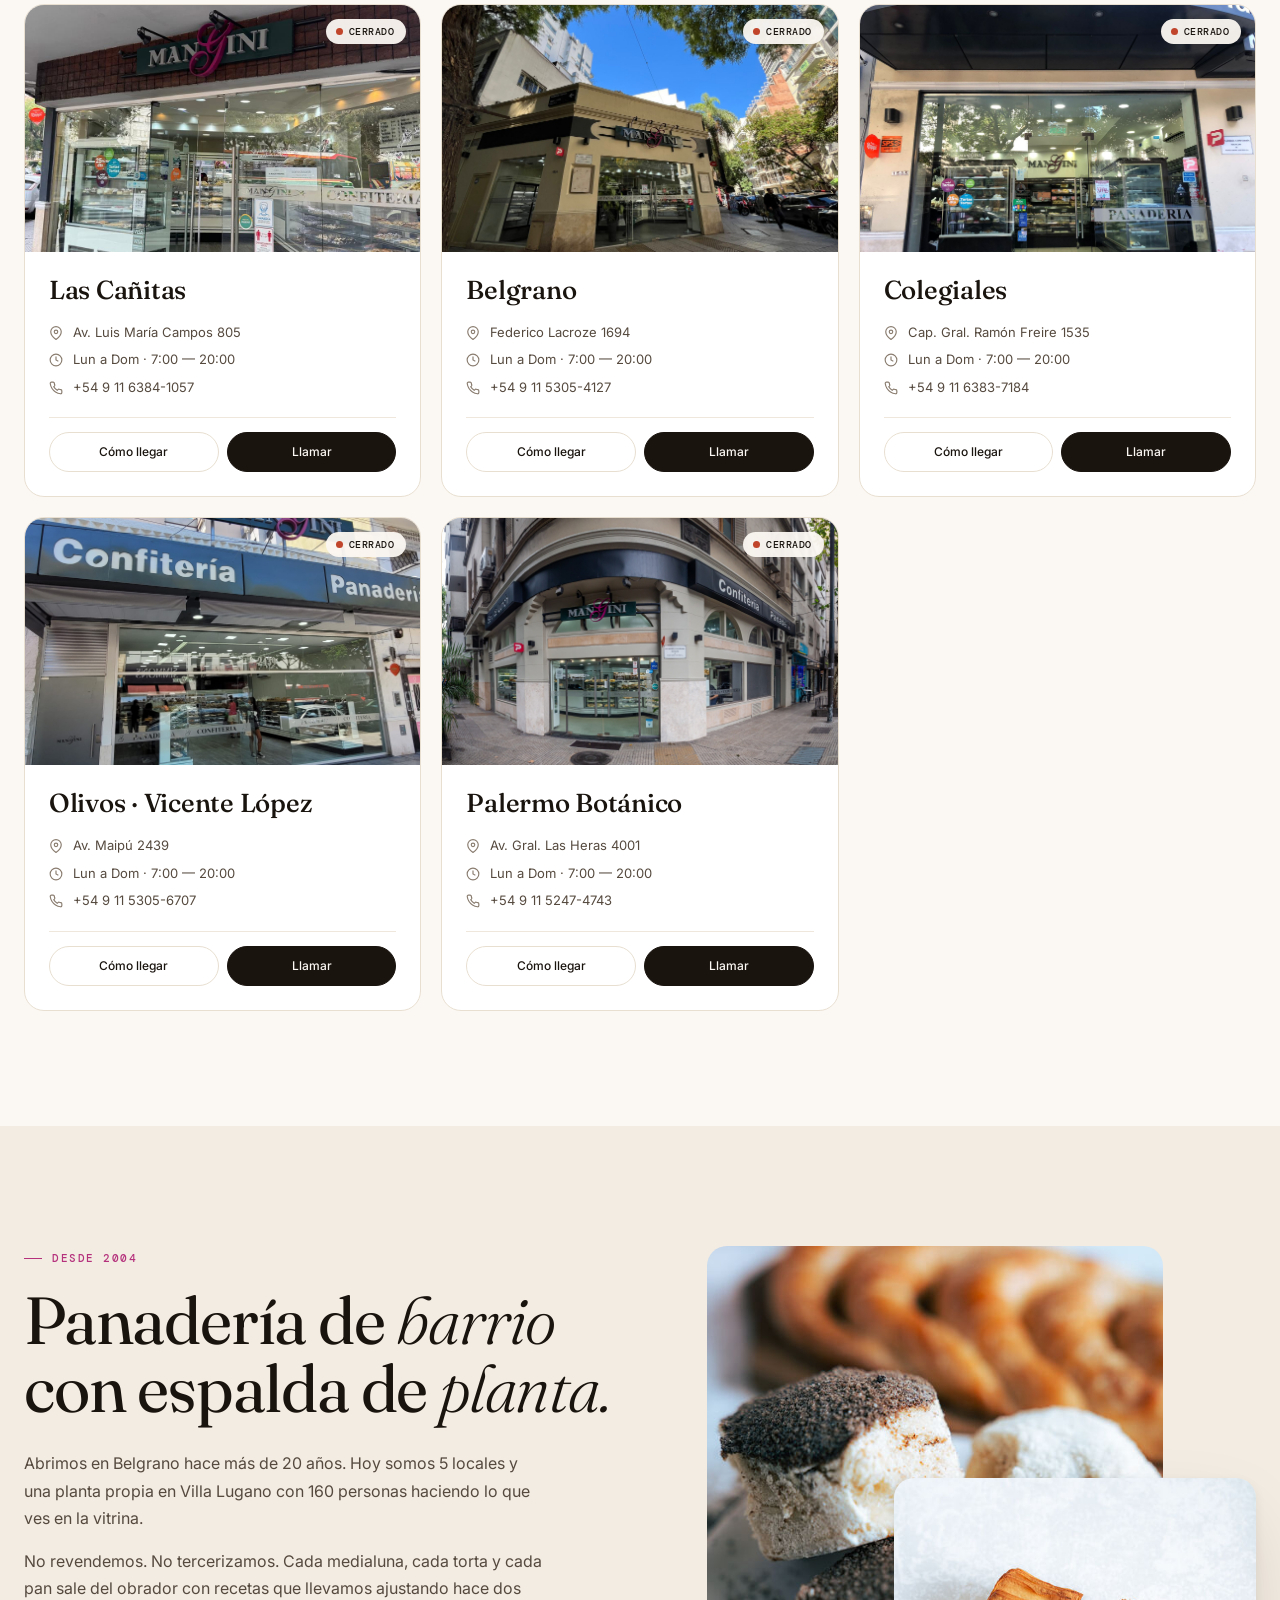
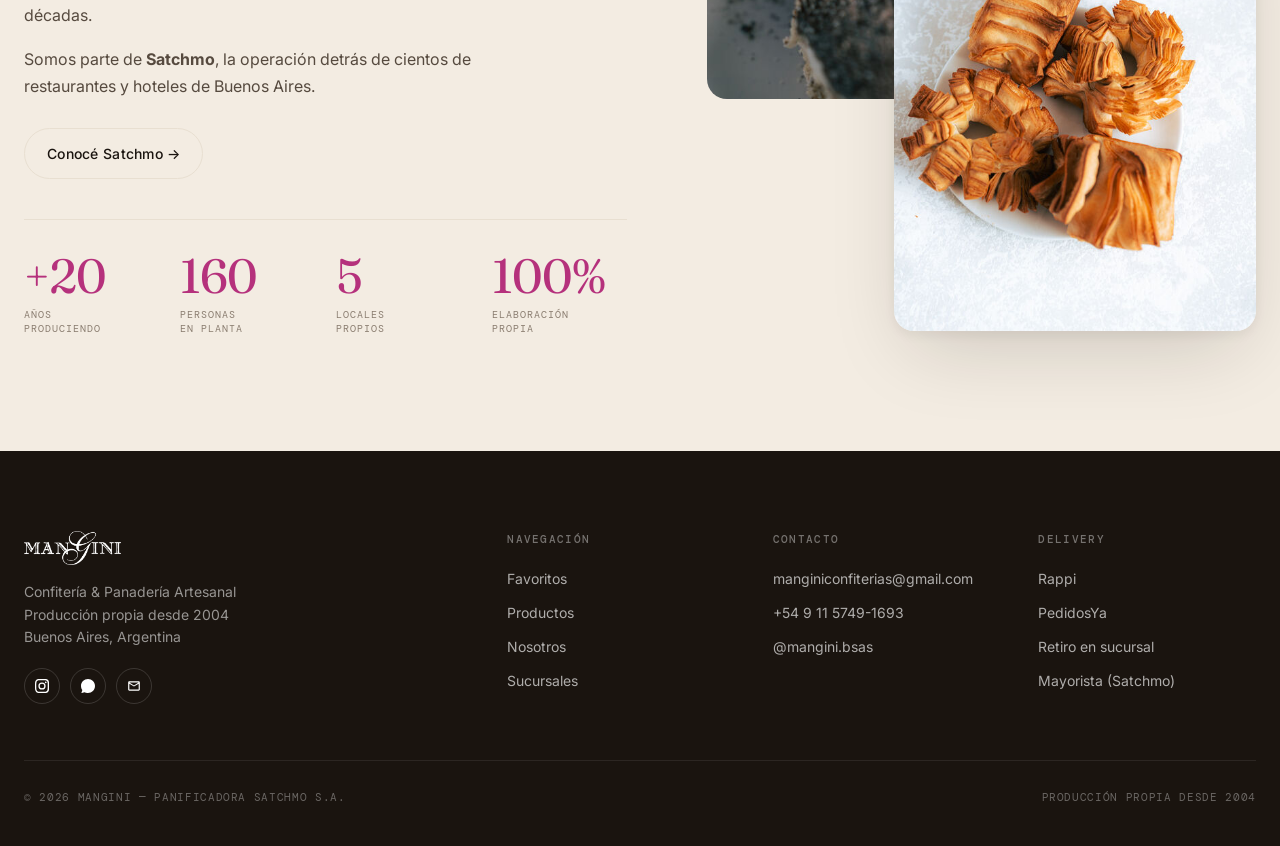
==== commit 90764dd8: "Highlight hero subtitle with translucent backdrop and brand accent Adds a blurred dark panel and mag" ====
--- a/index.html
+++ b/index.html
@@ -185,7 +185,7 @@
 .hero-main{max-width:900px;display:flex;flex-direction:column;gap:24px;animation:fu 1s .1s both}
 .hero h1{color:#fff;margin:0;font-size:clamp(52px,8.5vw,132px);line-height:.95;letter-spacing:-0.035em;text-wrap:balance}
 .hero h1 em{color:color-mix(in oklab, var(--brand) 70%, white);font-style:italic;font-weight:300}
-.hero-sub{font-size:clamp(16px,1.5vw,20px);line-height:1.55;color:rgba(255,255,255,.96);font-weight:400;max-width:54ch;margin:0;text-shadow:0 2px 14px rgba(20,12,6,.7),0 1px 3px rgba(20,12,6,.55)}
+.hero-sub{display:inline-block;font-size:clamp(17px,1.6vw,22px);line-height:1.5;color:#fff;font-weight:500;max-width:56ch;margin:0;padding:14px 20px;background:rgba(20,12,6,.42);backdrop-filter:blur(8px);-webkit-backdrop-filter:blur(8px);border-left:3px solid var(--brand);border-radius:4px;text-shadow:0 2px 12px rgba(20,12,6,.55)}
 .hero-ctas{display:flex;gap:12px;flex-wrap:wrap;margin-top:12px}
 .hero .btn.brand{background:var(--brand);color:#fff;border-color:var(--brand)}
 .hero .btn.brand:hover{filter:brightness(1.08)}
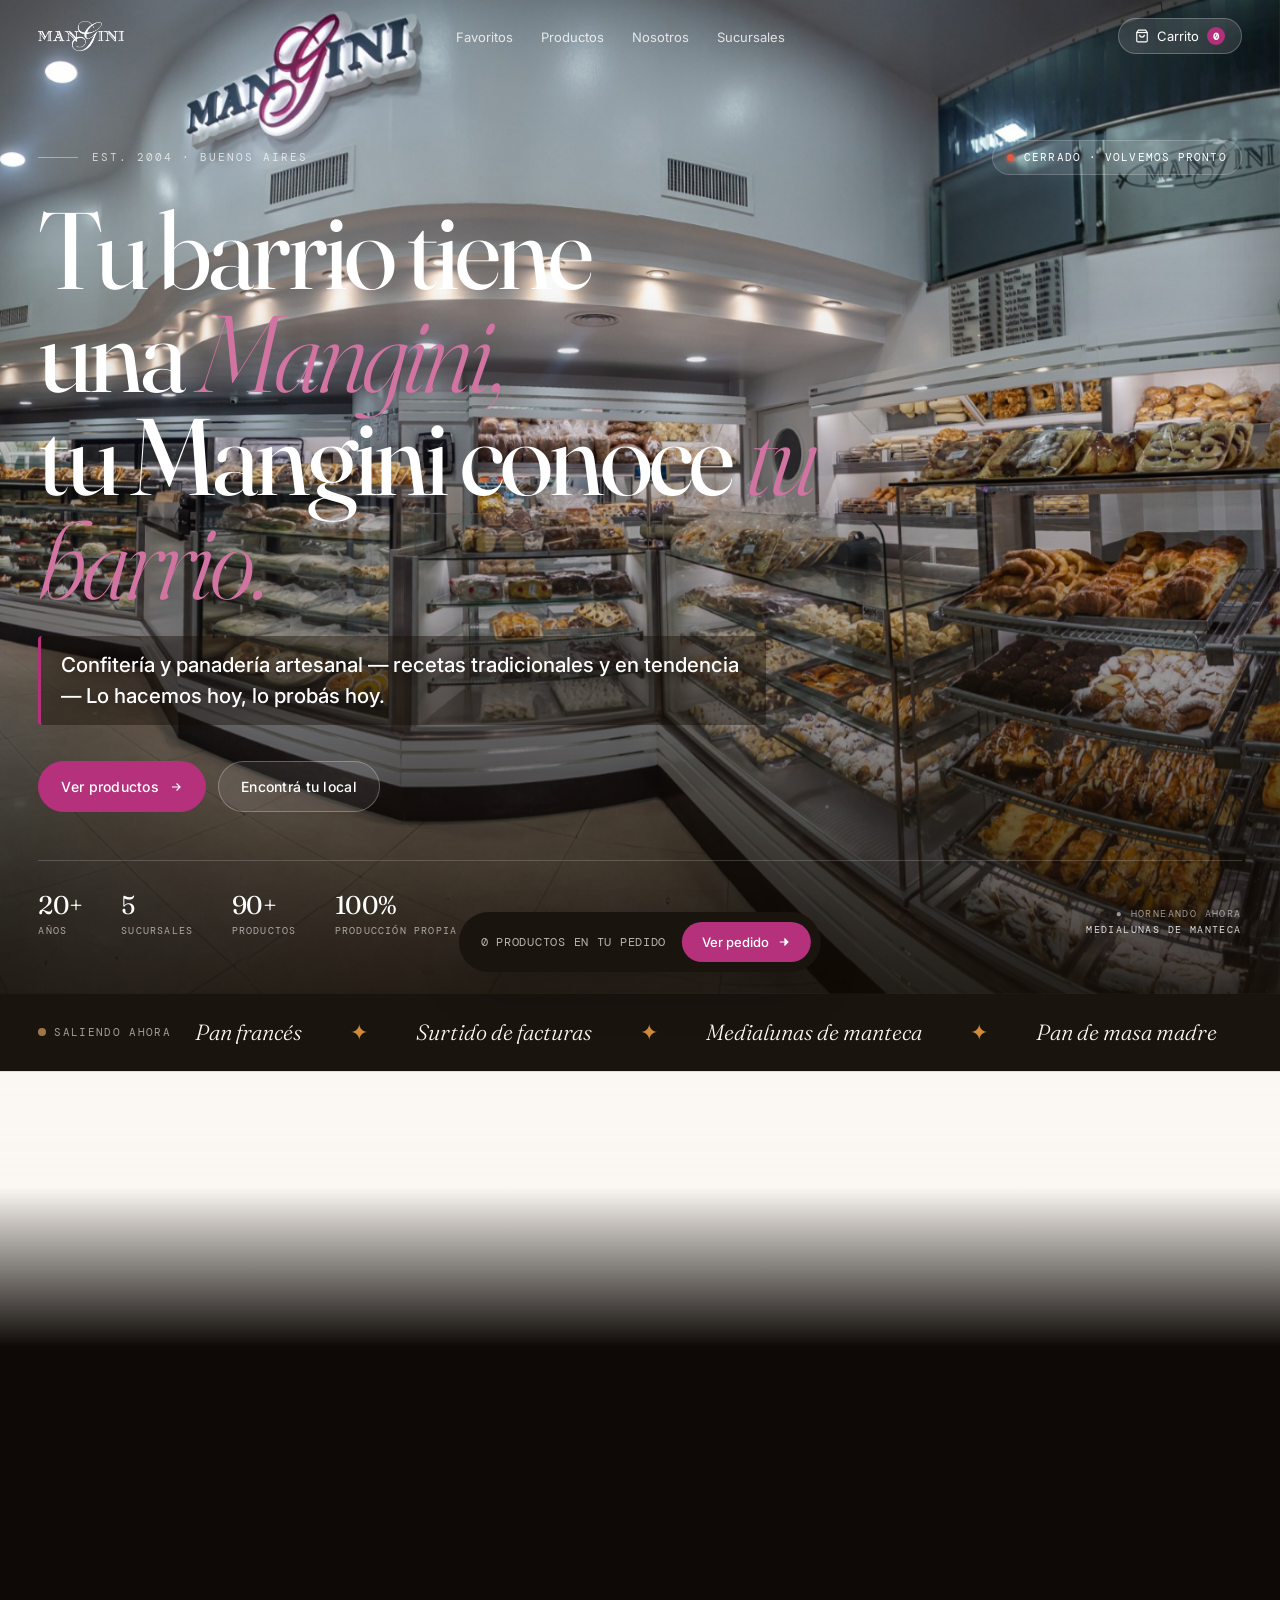
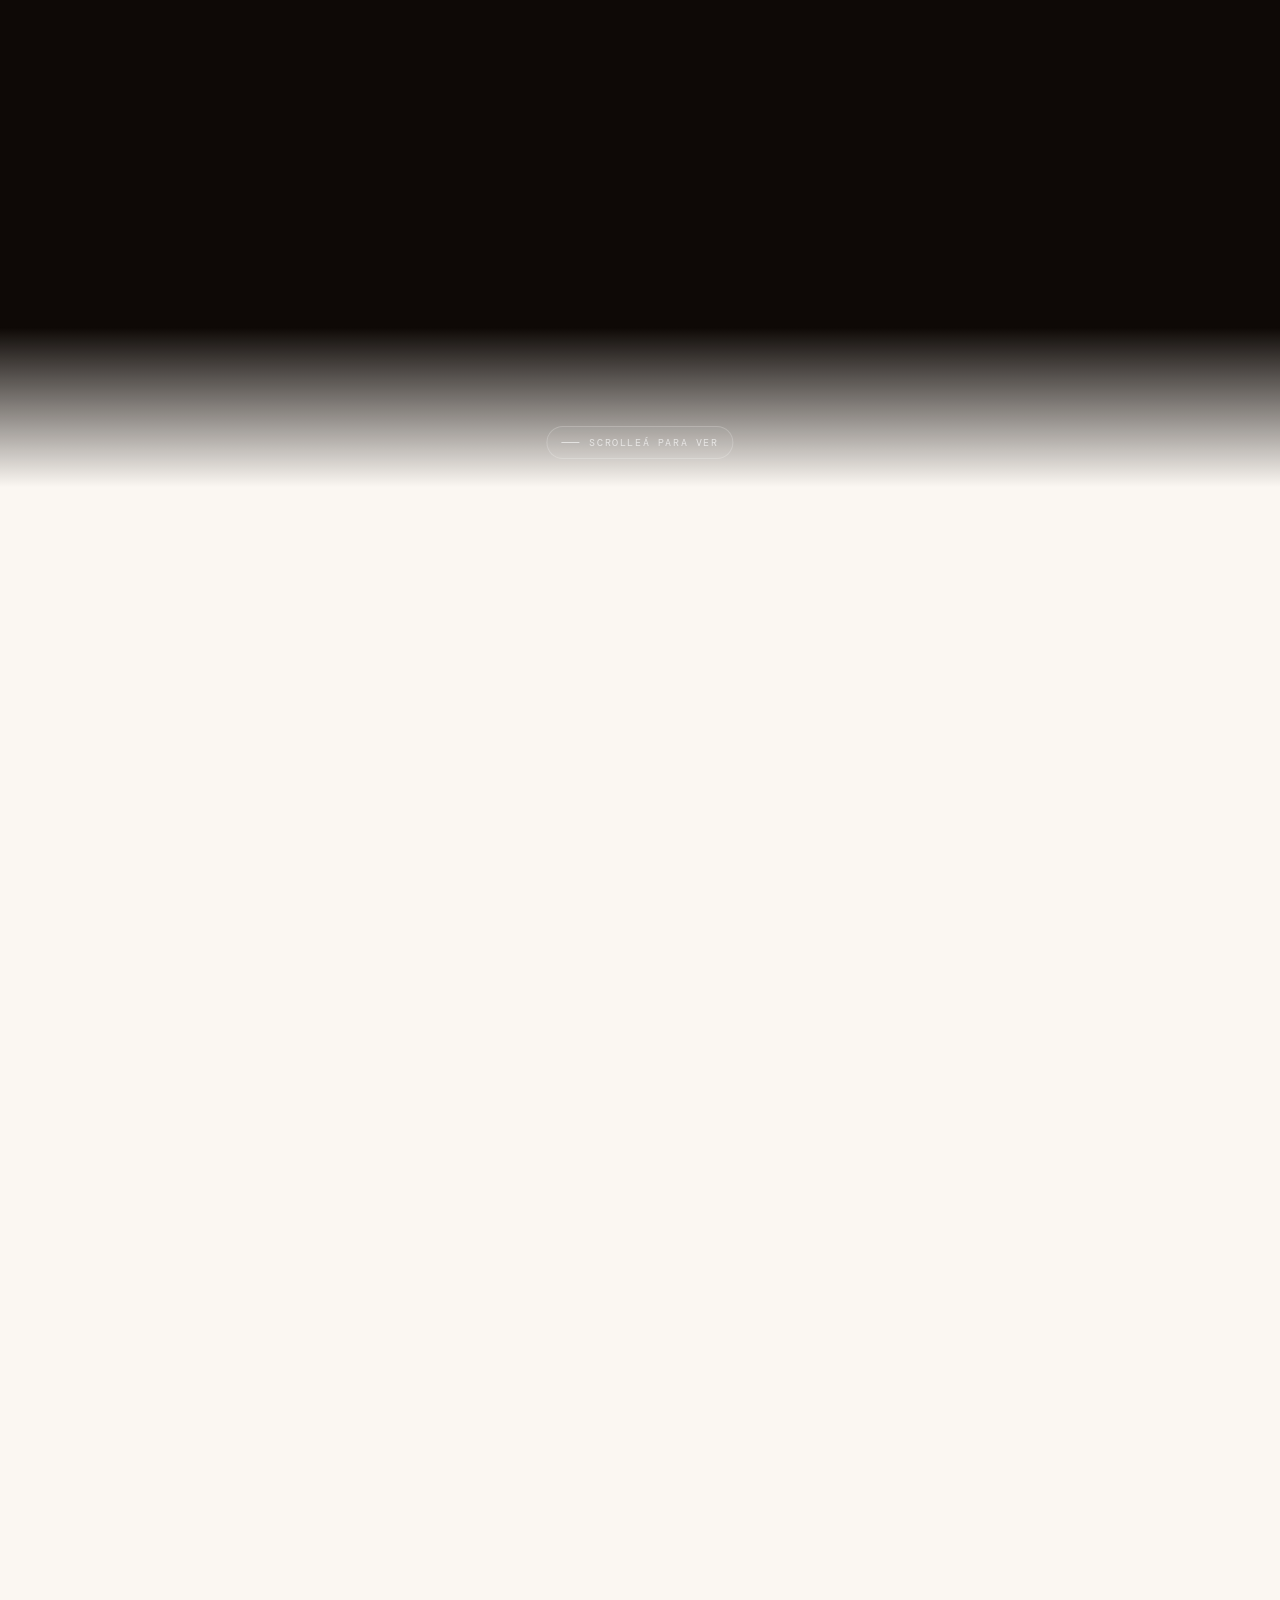
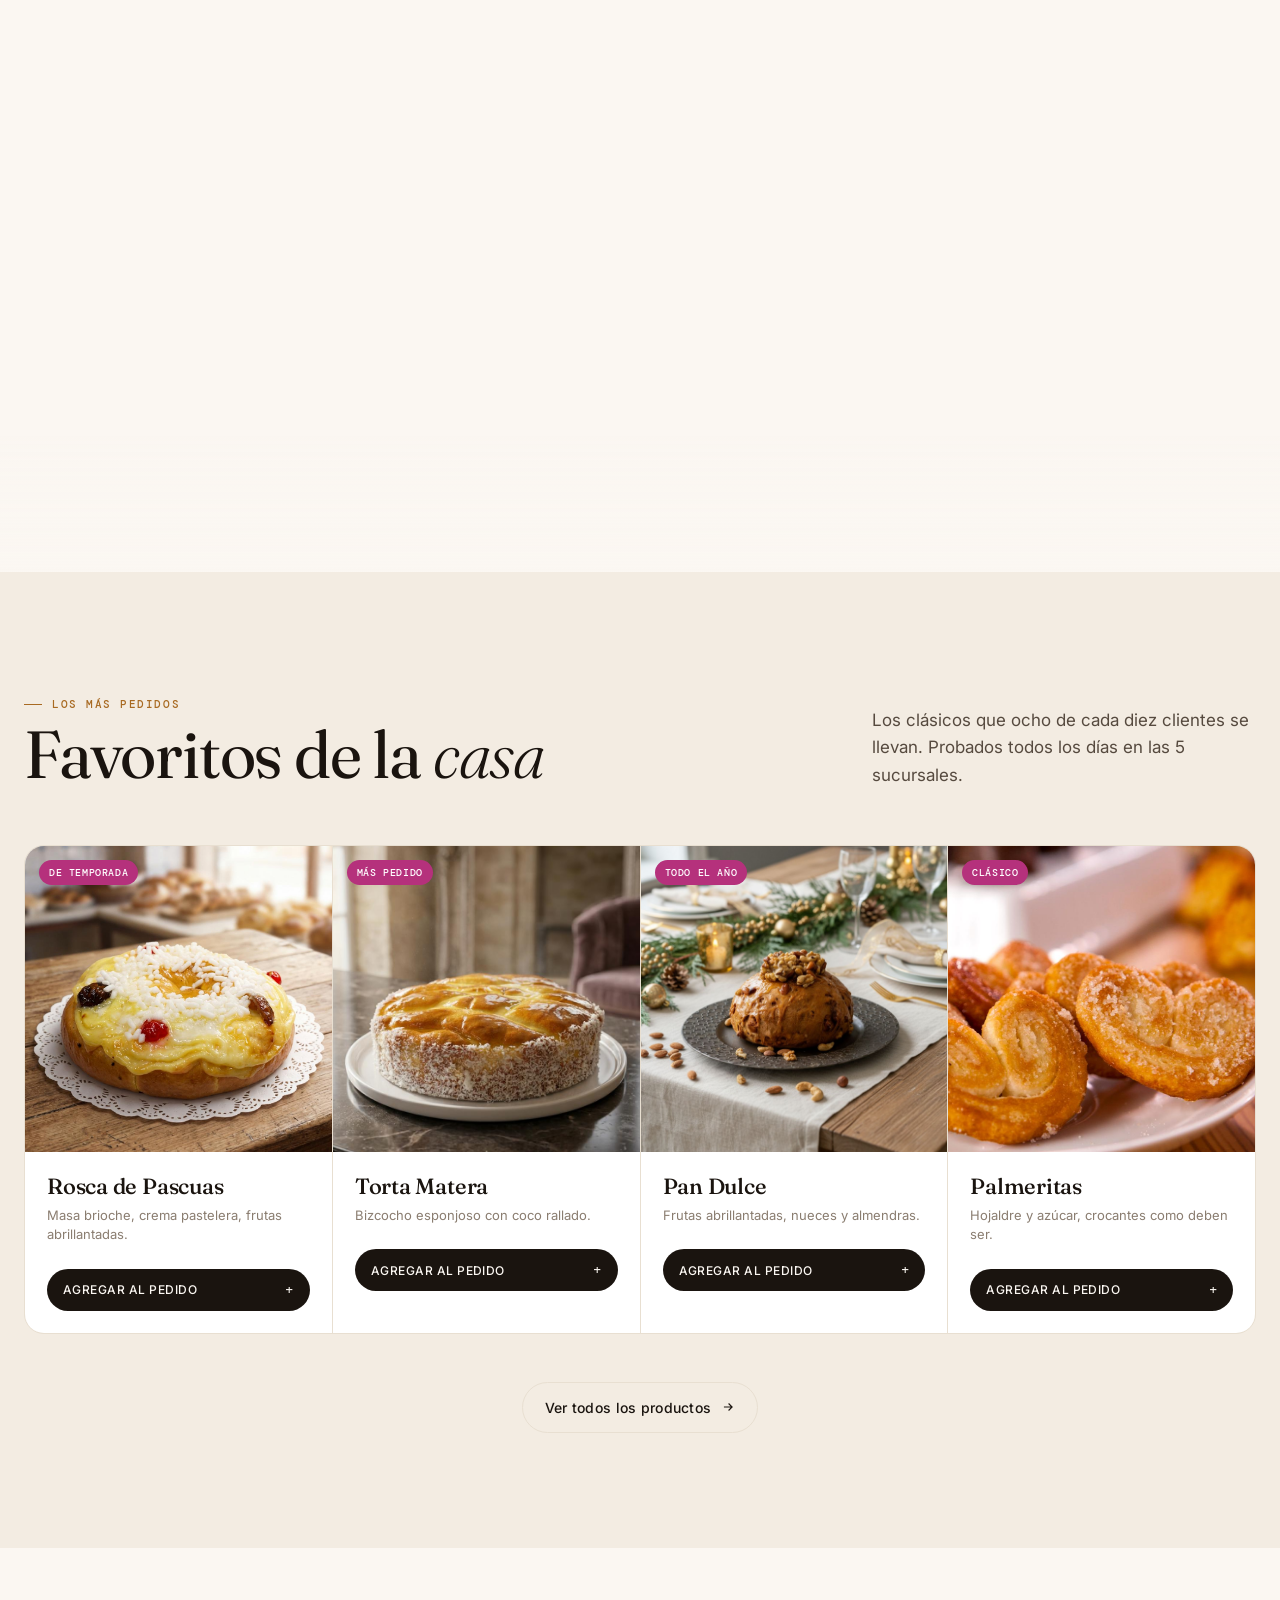
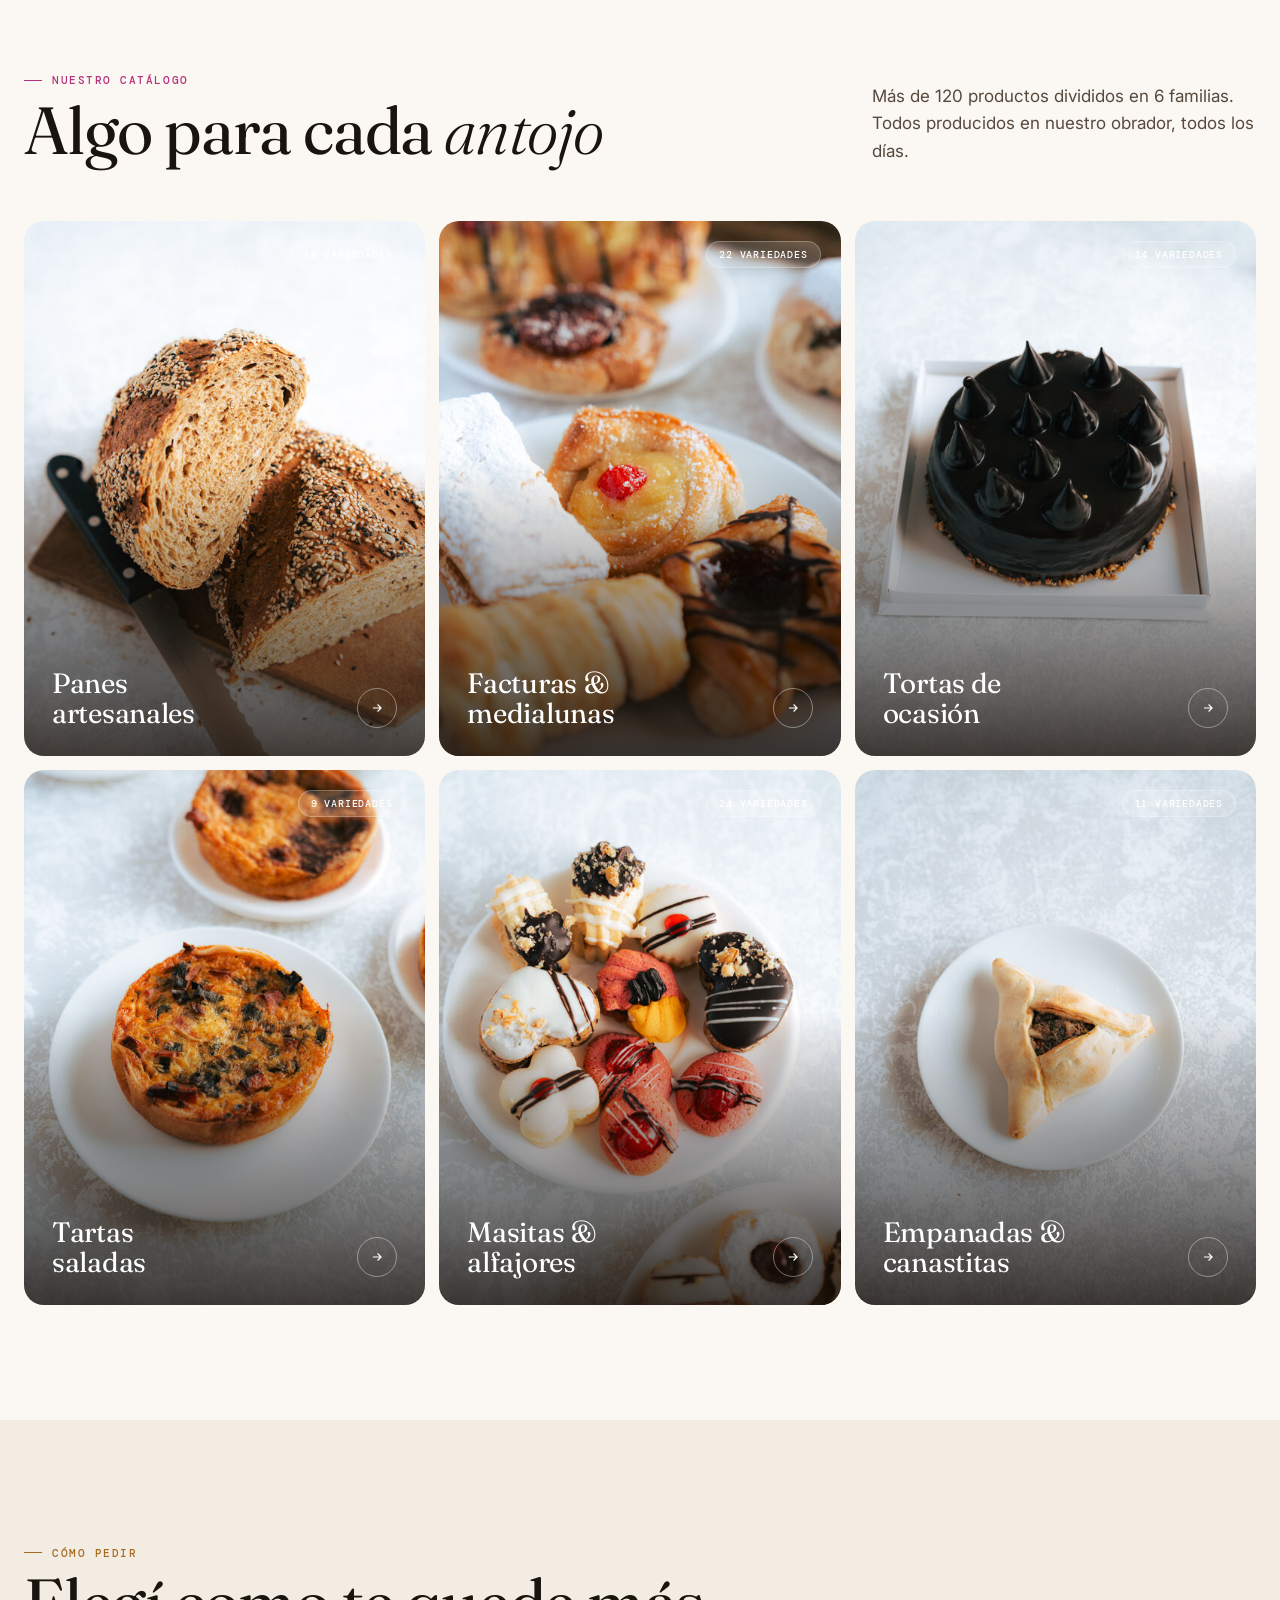
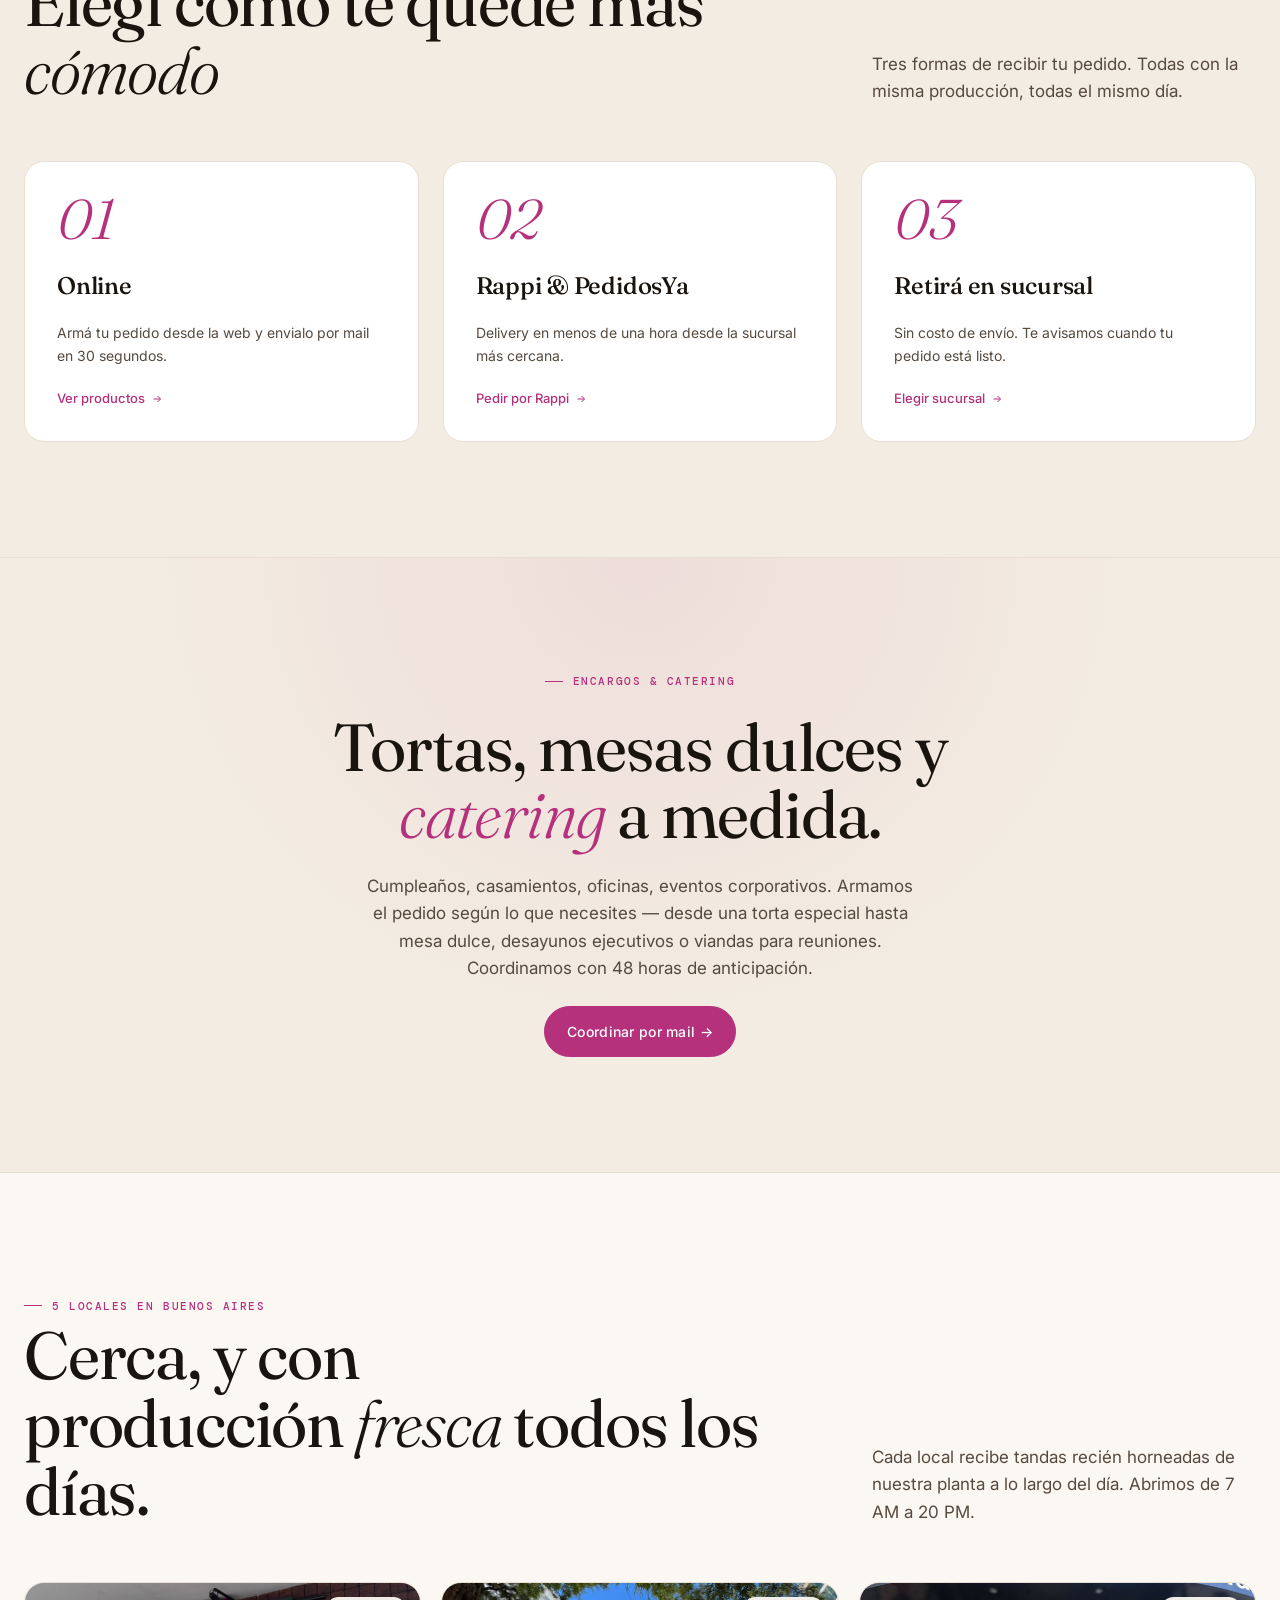
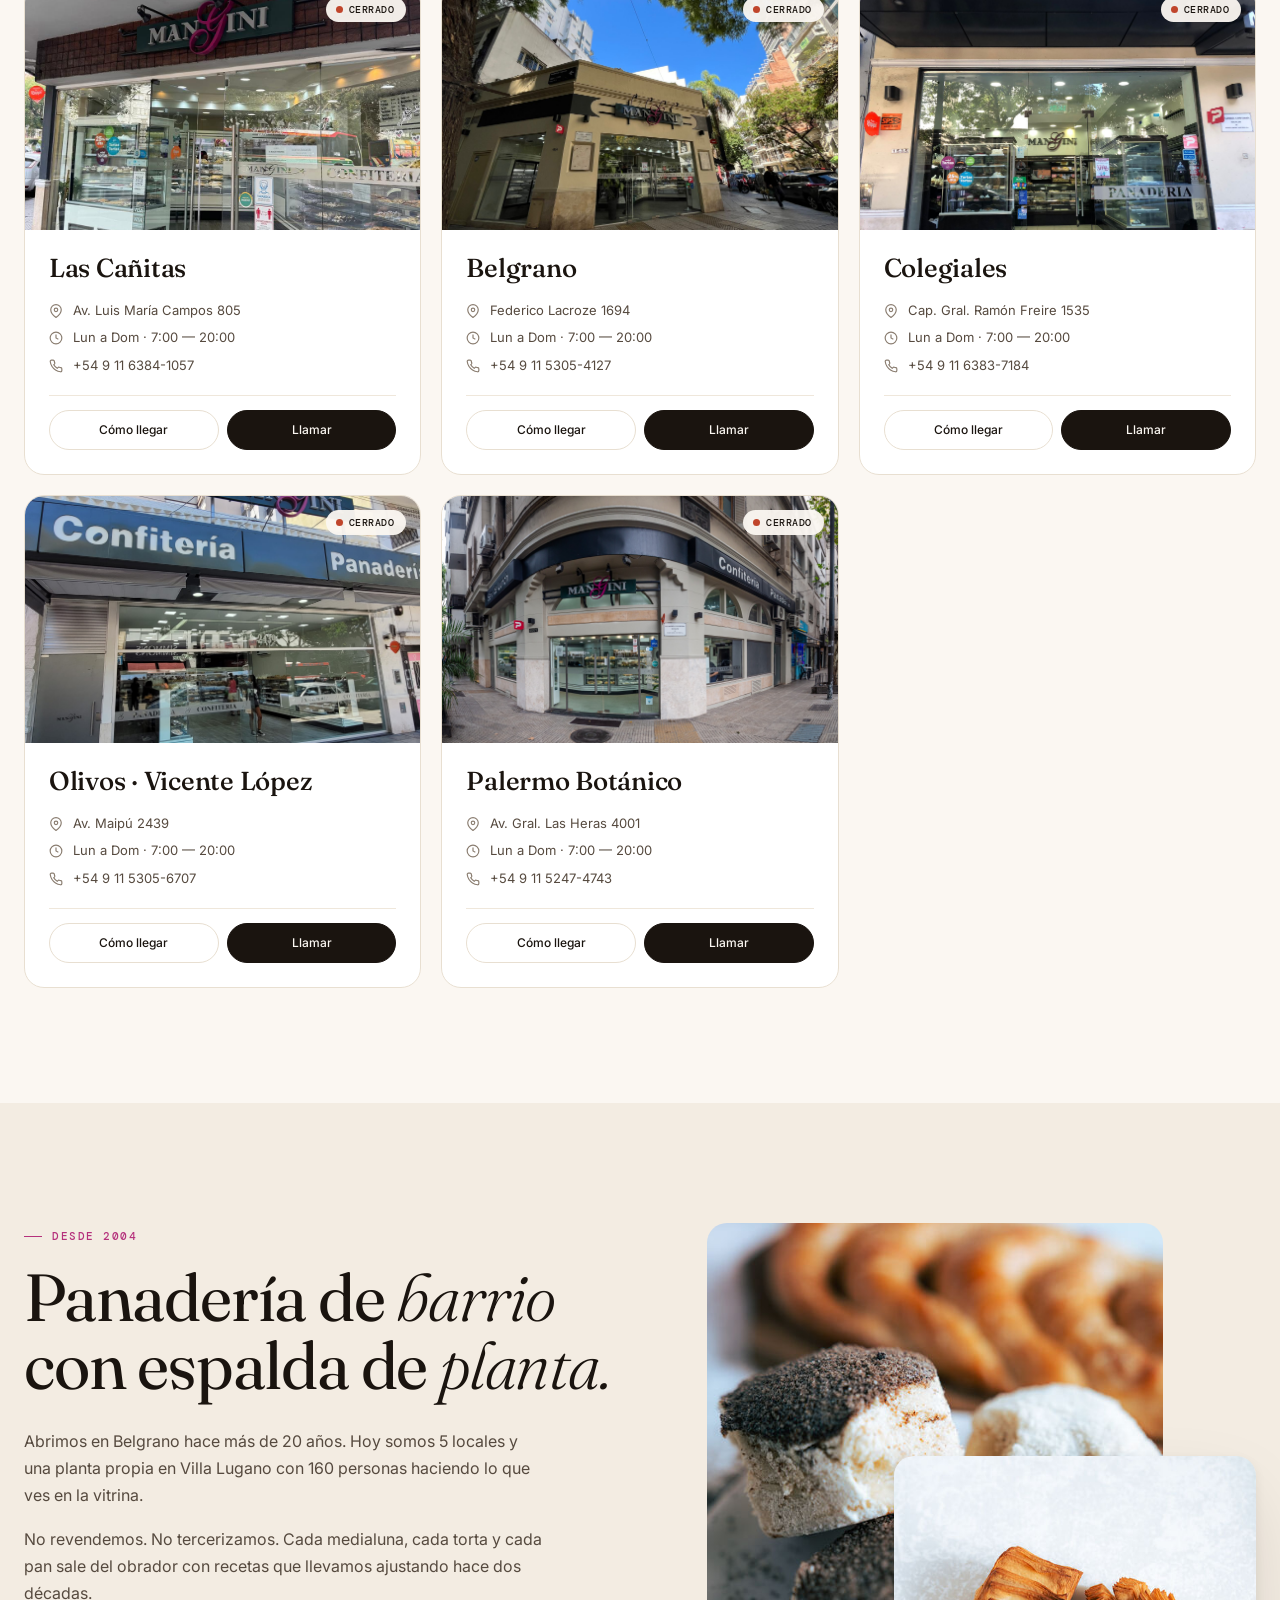
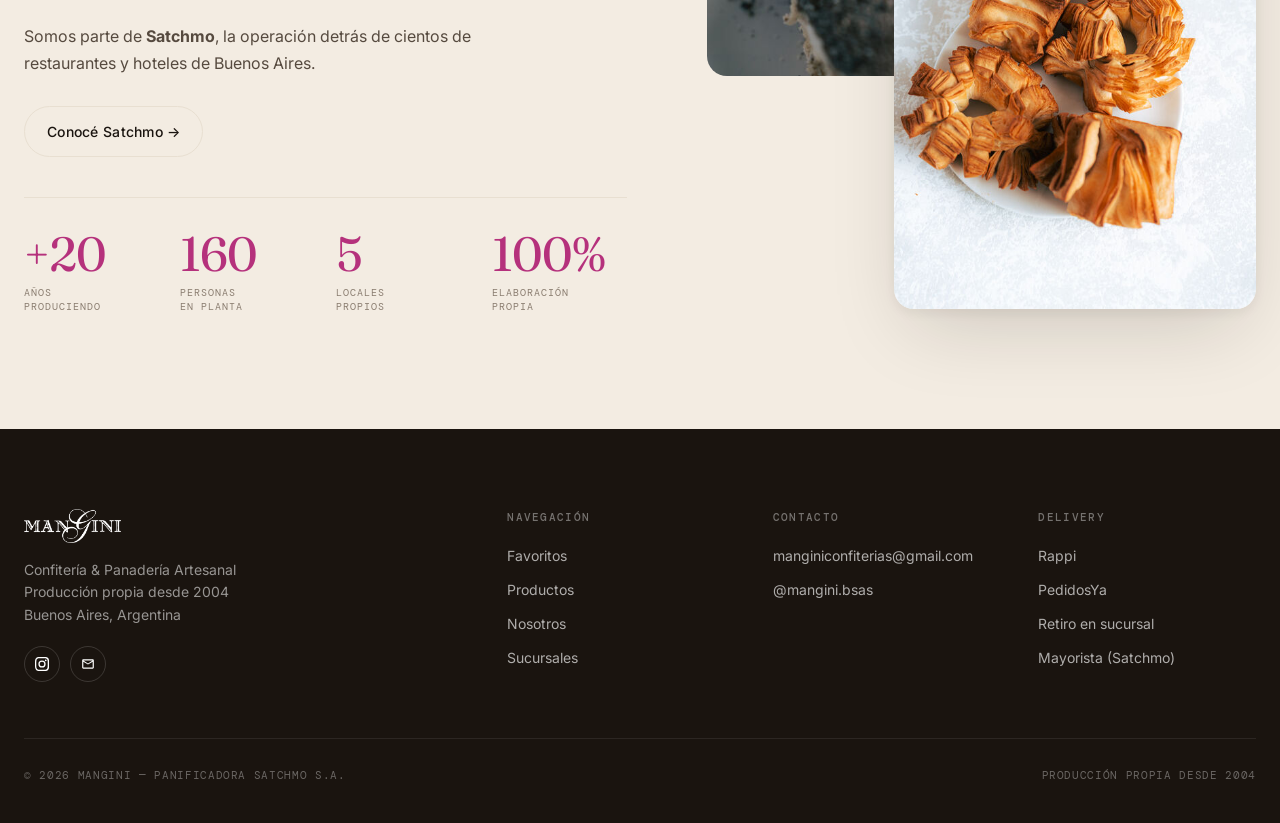
==== commit fbc86879: "Make the croissant scroll video keep up with the scroll The clip had a single keyframe, and the scru" ====
--- a/index.html
+++ b/index.html
@@ -139,10 +139,6 @@
 .nav-links a:hover::after{width:100%}
 nav:not(.scrolled):not(.light-bg) .nav-links a{color:#fff;opacity:.8}
 .nav-right{display:flex;align-items:center;gap:14px}
-.nav-wa{display:none;align-items:center;gap:8px;font-size:13px;padding:8px 14px;border:1px solid var(--line);border-radius:var(--r-pill);transition:all .3s}
-.nav-wa:hover{border-color:var(--brand);color:var(--brand)}
-.nav-wa svg{width:14px;height:14px;fill:currentColor}
-nav:not(.scrolled):not(.light-bg) .nav-wa{color:#fff;border-color:rgba(255,255,255,.35)}
 .cart-btn{position:relative;display:flex;align-items:center;gap:8px;font-size:13px;padding:8px 16px;border:1px solid var(--line);border-radius:var(--r-pill);background:var(--bg);cursor:pointer;transition:all .3s}
 .cart-btn:hover{border-color:var(--ink)}
 .cart-btn .cnt{display:inline-flex;align-items:center;justify-content:center;min-width:18px;height:18px;padding:0 5px;font-size:10px;font-weight:600;background:var(--brand);color:#fff;border-radius:var(--r-pill);font-family:var(--mono)}
@@ -155,7 +151,6 @@
 .nav-burger.open em:nth-child(3){transform:rotate(-45deg) translate(4px,-5px)}
 @media(min-width:960px){
   .nav-links{display:flex}
-  .nav-wa{display:inline-flex}
   .nav-burger{display:none}
 }
 
@@ -334,8 +329,7 @@
 
 /* COMO PEDIR */
 .pedir-grid{display:grid;gap:24px;grid-template-columns:1fr}
-@media(min-width:640px){.pedir-grid{grid-template-columns:repeat(2,1fr)}}
-@media(min-width:1100px){.pedir-grid{grid-template-columns:repeat(4,1fr)}}
+@media(min-width:900px){.pedir-grid{grid-template-columns:repeat(3,1fr)}}
 .pedir{padding:32px;background:var(--card);border:1px solid var(--line);border-radius:var(--r-lg);display:flex;flex-direction:column;gap:14px;transition:all .4s;position:relative;overflow:hidden}
 .pedir:hover{transform:translateY(-4px);box-shadow:var(--shadow-lg);border-color:var(--brand)}
 .pedir .num{font-family:var(--display);font-size:56px;font-weight:300;line-height:.9;color:var(--brand);font-style:italic;margin-bottom:10px}
@@ -489,16 +483,13 @@
   .cart-item .pic{width:56px;height:56px}
   .cart-item .name{font-size:13px;line-height:1.25}
   .cart-f{padding:16px 18px 20px}
-  .cart-wa{padding:13px 16px;font-size:13.5px;gap:8px}
+  .cart-send{padding:13px 16px;font-size:13.5px;gap:8px}
 
   /* ORDER BAR */
   .order-bar{left:12px;right:12px;bottom:12px;padding:8px 10px 8px 16px}
   .order-bar-count{font-size:12px}
   .order-bar .go{padding:10px 14px;font-size:13px}
   .order-bar .go svg{width:14px;height:14px}
-
-  /* WA FLOAT */
-  .wa-float{bottom:74px;right:12px;width:46px;height:46px}
 }
 
 @media(max-width:420px){
@@ -574,9 +565,9 @@
 .cart-f-row{display:flex;justify-content:space-between;margin-bottom:16px;font-size:14px}
 .cart-f-row.total{font-family:var(--display);font-size:24px;font-weight:500;letter-spacing:-0.01em}
 .cart-f-row.total .val{color:var(--brand)}
-.cart-wa{display:flex;align-items:center;justify-content:center;gap:10px;padding:16px;background:var(--brand);color:#fff;border-radius:var(--r-pill);font-size:14px;font-weight:500;transition:all .3s;width:100%}
-.cart-wa:hover{background:var(--brand-ink)}
-.cart-wa svg{width:18px;height:18px;fill:currentColor}
+.cart-send{display:flex;align-items:center;justify-content:center;gap:10px;padding:16px;background:var(--brand);color:#fff;border-radius:var(--r-pill);font-size:14px;font-weight:500;transition:all .3s;width:100%}
+.cart-send:hover{background:var(--brand-ink)}
+.cart-send svg{width:18px;height:18px;fill:currentColor}
 .cart-note{margin-top:12px;text-align:center;font-family:var(--mono);font-size:10px;letter-spacing:.08em;color:var(--ink-mute);text-transform:uppercase}
 
 /* STICKY ORDER BAR */
@@ -588,16 +579,9 @@
 .order-bar .go:hover{background:var(--brand-ink)}
 .order-bar .go svg{width:14px;height:14px;fill:currentColor}
 
-/* FLOATING WA */
-.wa-float{position:fixed;bottom:24px;right:24px;z-index:69;width:58px;height:58px;display:flex;align-items:center;justify-content:center;transition:transform .3s;filter:drop-shadow(0 10px 24px rgba(37,211,102,.35))}
-.wa-float:hover{transform:scale(1.08)}
-.wa-float img{width:100%;height:100%;display:block}
-.order-bar.show ~ .wa-float{transform:translateY(-72px)}
-.order-bar.show ~ .wa-float:hover{transform:translateY(-72px) scale(1.08)}
 @media(max-width:640px){
   .order-bar{bottom:16px;padding:8px 8px 8px 18px;gap:12px}
   .order-bar-total{font-size:18px}
-  .wa-float{bottom:16px;right:16px;width:50px;height:50px}
 }
 
 /* TWEAKS PANEL */
@@ -630,10 +614,6 @@
     <li><a href="#sucursales">Sucursales</a></li>
   </ul>
   <div class="nav-right">
-    <a href="https://wa.me/5491157491693?text=Hola%20Mangini%2C%20quiero%20hacer%20un%20pedido." class="nav-wa" target="_blank">
-      <svg viewBox="0 0 24 24"><path d="M17.472 14.382c-.297-.149-1.758-.867-2.03-.967-.273-.099-.471-.148-.67.15-.197.297-.767.966-.94 1.164-.173.199-.347.223-.644.075-.297-.15-1.255-.463-2.39-1.475-.883-.788-1.48-1.761-1.653-2.059-.173-.297-.018-.458.13-.606.134-.133.298-.347.446-.52.149-.174.198-.298.298-.497.099-.198.05-.371-.025-.52-.075-.149-.669-1.612-.916-2.207-.242-.579-.487-.5-.669-.51-.173-.008-.371-.01-.57-.01-.198 0-.52.074-.792.372-.272.297-1.04 1.016-1.04 2.479 0 1.462 1.065 2.875 1.213 3.074.149.198 2.096 3.2 5.077 4.487.709.306 1.262.489 1.694.625.712.227 1.36.195 1.871.118.571-.085 1.758-.719 2.006-1.413.248-.694.248-1.289.173-1.413-.074-.124-.272-.198-.57-.347zM12 0C5.373 0 0 5.373 0 12c0 2.625.846 5.059 2.284 7.034L.789 23.492a.5.5 0 00.611.611l4.458-1.495A11.94 11.94 0 0012 24c6.627 0 12-5.373 12-12S18.627 0 12 0z"/></svg>
-      Pedidos
-    </a>
     <button class="cart-btn" onclick="toggleCart()">
       <svg width="14" height="14" viewBox="0 0 24 24" fill="none" stroke="currentColor" stroke-width="2"><path d="M6 2L3 6v14a2 2 0 002 2h14a2 2 0 002-2V6l-3-4z"/><line x1="3" y1="6" x2="21" y2="6"/><path d="M16 10a4 4 0 01-8 0"/></svg>
       Carrito <span class="cnt" id="cartCnt">0</span>
@@ -810,7 +790,7 @@
             <div class="suc-info-row"><svg viewBox="0 0 24 24" fill="none" stroke="currentColor" stroke-width="2"><path d="M22 16.92v3a2 2 0 01-2.18 2 19.79 19.79 0 01-8.63-3.07 19.5 19.5 0 01-6-6 19.79 19.79 0 01-3.07-8.67A2 2 0 014.11 2h3a2 2 0 012 1.72 12.84 12.84 0 00.7 2.81 2 2 0 01-.45 2.11L8.09 9.91a16 16 0 006 6l1.27-1.27a2 2 0 012.11-.45 12.84 12.84 0 002.81.7A2 2 0 0122 16.92z"/></svg><span>+54 9 11 6384-1057</span></div>
           </div>
           <div class="suc-actions">
-            <a href="#" target="_blank">Cómo llegar</a>
+            <a href="https://www.google.com/maps/search/?api=1&amp;query=Av.%20Luis%20Mar%C3%ADa%20Campos%20805%2C%20CABA" target="_blank" rel="noopener">Cómo llegar</a>
             <a href="tel:+5491163841057" class="prim">Llamar</a>
           </div>
         </div>
@@ -825,7 +805,7 @@
             <div class="suc-info-row"><svg viewBox="0 0 24 24" fill="none" stroke="currentColor" stroke-width="2"><path d="M22 16.92v3a2 2 0 01-2.18 2 19.79 19.79 0 01-8.63-3.07 19.5 19.5 0 01-6-6 19.79 19.79 0 01-3.07-8.67A2 2 0 014.11 2h3a2 2 0 012 1.72 12.84 12.84 0 00.7 2.81 2 2 0 01-.45 2.11L8.09 9.91a16 16 0 006 6l1.27-1.27a2 2 0 012.11-.45 12.84 12.84 0 002.81.7A2 2 0 0122 16.92z"/></svg><span>+54 9 11 5305-4127</span></div>
           </div>
           <div class="suc-actions">
-            <a href="#" target="_blank">Cómo llegar</a>
+            <a href="https://www.google.com/maps/search/?api=1&amp;query=Federico%20Lacroze%201694%2C%20CABA" target="_blank" rel="noopener">Cómo llegar</a>
             <a href="tel:+5491153054127" class="prim">Llamar</a>
           </div>
         </div>
@@ -840,7 +820,7 @@
             <div class="suc-info-row"><svg viewBox="0 0 24 24" fill="none" stroke="currentColor" stroke-width="2"><path d="M22 16.92v3a2 2 0 01-2.18 2 19.79 19.79 0 01-8.63-3.07 19.5 19.5 0 01-6-6 19.79 19.79 0 01-3.07-8.67A2 2 0 014.11 2h3a2 2 0 012 1.72 12.84 12.84 0 00.7 2.81 2 2 0 01-.45 2.11L8.09 9.91a16 16 0 006 6l1.27-1.27a2 2 0 012.11-.45 12.84 12.84 0 002.81.7A2 2 0 0122 16.92z"/></svg><span>+54 9 11 6383-7184</span></div>
           </div>
           <div class="suc-actions">
-            <a href="#" target="_blank">Cómo llegar</a>
+            <a href="https://www.google.com/maps/search/?api=1&amp;query=Cap.%20Gral.%20Ram%C3%B3n%20Freire%201535%2C%20CABA" target="_blank" rel="noopener">Cómo llegar</a>
             <a href="tel:+5491163837184" class="prim">Llamar</a>
           </div>
         </div>
@@ -855,7 +835,7 @@
             <div class="suc-info-row"><svg viewBox="0 0 24 24" fill="none" stroke="currentColor" stroke-width="2"><path d="M22 16.92v3a2 2 0 01-2.18 2 19.79 19.79 0 01-8.63-3.07 19.5 19.5 0 01-6-6 19.79 19.79 0 01-3.07-8.67A2 2 0 014.11 2h3a2 2 0 012 1.72 12.84 12.84 0 00.7 2.81 2 2 0 01-.45 2.11L8.09 9.91a16 16 0 006 6l1.27-1.27a2 2 0 012.11-.45 12.84 12.84 0 002.81.7A2 2 0 0122 16.92z"/></svg><span>+54 9 11 5305-6707</span></div>
           </div>
           <div class="suc-actions">
-            <a href="#" target="_blank">Cómo llegar</a>
+            <a href="https://www.google.com/maps/search/?api=1&amp;query=Av.%20Maip%C3%BA%202439%2C%20Olivos%2C%20Vicente%20L%C3%B3pez" target="_blank" rel="noopener">Cómo llegar</a>
             <a href="tel:+5491153056707" class="prim">Llamar</a>
           </div>
         </div>
@@ -870,7 +850,7 @@
             <div class="suc-info-row"><svg viewBox="0 0 24 24" fill="none" stroke="currentColor" stroke-width="2"><path d="M22 16.92v3a2 2 0 01-2.18 2 19.79 19.79 0 01-8.63-3.07 19.5 19.5 0 01-6-6 19.79 19.79 0 01-3.07-8.67A2 2 0 014.11 2h3a2 2 0 012 1.72 12.84 12.84 0 00.7 2.81 2 2 0 01-.45 2.11L8.09 9.91a16 16 0 006 6l1.27-1.27a2 2 0 012.11-.45 12.84 12.84 0 002.81.7A2 2 0 0122 16.92z"/></svg><span>+54 9 11 5247-4743</span></div>
           </div>
           <div class="suc-actions">
-            <a href="#" target="_blank">Cómo llegar</a>
+            <a href="https://www.google.com/maps/search/?api=1&amp;query=Av.%20Gral.%20Las%20Heras%204001%2C%20CABA" target="_blank" rel="noopener">Cómo llegar</a>
             <a href="tel:+5491152474743" class="prim">Llamar</a>
           </div>
         </div>
@@ -887,29 +867,23 @@
         <span class="kicker alt">Cómo pedir</span>
         <h2 class="h2">Elegí como te quede más <em>cómodo</em></h2>
       </div>
-      <p class="lede">Cuatro formas de recibir tu pedido. Todas con la misma producción, todas el mismo día.</p>
+      <p class="lede">Tres formas de recibir tu pedido. Todas con la misma producción, todas el mismo día.</p>
     </div>
     <div class="pedir-grid" data-a data-d="1">
       <div class="pedir">
         <div class="num">01</div>
         <div class="name">Online</div>
-        <p class="desc">Armá tu pedido desde la web y cerralo por WhatsApp en 30 segundos.</p>
+        <p class="desc">Armá tu pedido desde la web y envialo por mail en 30 segundos.</p>
         <a href="productos.html" class="lnk">Ver productos <svg viewBox="0 0 24 24" fill="none" stroke="currentColor" stroke-width="2"><path d="M5 12h14M13 6l6 6-6 6"/></svg></a>
       </div>
       <div class="pedir">
         <div class="num">02</div>
-        <div class="name">WhatsApp</div>
-        <p class="desc">Escribinos directo y te ayudamos a elegir. Respondemos en minutos.</p>
-        <a href="https://wa.me/5491157491693?text=Hola%20Mangini%2C%20quiero%20hacer%20un%20pedido." class="lnk" target="_blank">Abrir WhatsApp <svg viewBox="0 0 24 24" fill="none" stroke="currentColor" stroke-width="2"><path d="M5 12h14M13 6l6 6-6 6"/></svg></a>
-      </div>
-      <div class="pedir">
-        <div class="num">03</div>
         <div class="name">Rappi & PedidosYa</div>
         <p class="desc">Delivery en menos de una hora desde la sucursal más cercana.</p>
         <a href="#" class="lnk">Pedir por Rappi <svg viewBox="0 0 24 24" fill="none" stroke="currentColor" stroke-width="2"><path d="M5 12h14M13 6l6 6-6 6"/></svg></a>
       </div>
       <div class="pedir">
-        <div class="num">04</div>
+        <div class="num">03</div>
         <div class="name">Retirá en sucursal</div>
         <p class="desc">Sin costo de envío. Te avisamos cuando tu pedido está listo.</p>
         <a href="#sucursales" class="lnk">Elegir sucursal <svg viewBox="0 0 24 24" fill="none" stroke="currentColor" stroke-width="2"><path d="M5 12h14M13 6l6 6-6 6"/></svg></a>
@@ -924,7 +898,7 @@
     <span class="kicker">Encargos & catering</span>
     <h2 class="h2">Tortas, mesas dulces y <em>catering</em> a medida.</h2>
     <p class="lede">Cumpleaños, casamientos, oficinas, eventos corporativos. Armamos el pedido según lo que necesites — desde una torta especial hasta mesa dulce, desayunos ejecutivos o viandas para reuniones. Coordinamos con 48 horas de anticipación.</p>
-    <a href="https://wa.me/5491157491693?text=Hola%20Mangini%2C%20quiero%20hacer%20un%20encargo." class="btn brand" target="_blank">Coordinar por WhatsApp →</a>
+    <a href="mailto:manginiconfiterias@gmail.com?subject=Encargo&amp;body=Hola%20Mangini%2C%20quiero%20hacer%20un%20encargo." class="btn brand">Coordinar por mail →</a>
   </div>
 </section>
 
@@ -939,7 +913,6 @@
         <p class="f-tag">Confitería & Panadería Artesanal<br>Producción propia desde 2004<br>Buenos Aires, Argentina</p>
         <div class="f-social">
           <a href="#" aria-label="Instagram"><svg viewBox="0 0 24 24"><path d="M12 2.2c3.2 0 3.6 0 4.8.1 1.2 0 1.8.3 2.2.4.6.2 1 .5 1.4.9.4.4.7.8.9 1.4.2.4.4 1 .4 2.2.1 1.2.1 1.6.1 4.8s0 3.6-.1 4.8c0 1.2-.3 1.8-.4 2.2-.2.6-.5 1-.9 1.4-.4.4-.8.7-1.4.9-.4.2-1 .4-2.2.4-1.2.1-1.6.1-4.8.1s-3.6 0-4.8-.1c-1.2 0-1.8-.3-2.2-.4-.6-.2-1-.5-1.4-.9-.4-.4-.7-.8-.9-1.4-.2-.4-.4-1-.4-2.2C2.2 15.6 2.2 15.2 2.2 12s0-3.6.1-4.8c0-1.2.3-1.8.4-2.2.2-.6.5-1 .9-1.4.4-.4.8-.7 1.4-.9.4-.2 1-.4 2.2-.4 1.2-.1 1.6-.1 4.8-.1M12 0C8.7 0 8.3 0 7.1.1 5.8.1 4.9.3 4.1.6c-.8.3-1.5.8-2.2 1.4-.7.7-1.1 1.4-1.4 2.2C.3 4.9.1 5.8.1 7.1 0 8.3 0 8.7 0 12s0 3.7.1 4.9c0 1.3.3 2.2.6 3 .3.8.8 1.5 1.4 2.2.7.7 1.4 1.1 2.2 1.4.8.3 1.7.5 3 .6 1.2.1 1.6.1 4.9.1s3.7 0 4.9-.1c1.3 0 2.2-.3 3-.6.8-.3 1.5-.8 2.2-1.4.7-.7 1.1-1.4 1.4-2.2.3-.8.5-1.7.6-3 .1-1.2.1-1.6.1-4.9s0-3.7-.1-4.9c0-1.3-.3-2.2-.6-3-.3-.8-.8-1.5-1.4-2.2-.7-.7-1.4-1.1-2.2-1.4-.8-.3-1.7-.5-3-.6C15.7 0 15.3 0 12 0zm0 5.8a6.2 6.2 0 100 12.4 6.2 6.2 0 000-12.4zm0 10.2a4 4 0 110-8 4 4 0 010 8zm6.4-11.8a1.5 1.5 0 100 3 1.5 1.5 0 000-3z"/></svg></a>
-          <a href="https://wa.me/5491157491693" aria-label="WhatsApp" target="_blank"><svg viewBox="0 0 24 24"><path d="M17.472 14.382c-.297-.149-1.758-.867-2.03-.967-.273-.099-.471-.148-.67.15-.197.297-.767.966-.94 1.164-.173.199-.347.223-.644.075-.297-.15-1.255-.463-2.39-1.475-.883-.788-1.48-1.761-1.653-2.059-.173-.297-.018-.458.13-.606.134-.133.298-.347.446-.52.149-.174.198-.298.298-.497.099-.198.05-.371-.025-.52-.075-.149-.669-1.612-.916-2.207-.242-.579-.487-.5-.669-.51-.173-.008-.371-.01-.57-.01-.198 0-.52.074-.792.372-.272.297-1.04 1.016-1.04 2.479 0 1.462 1.065 2.875 1.213 3.074.149.198 2.096 3.2 5.077 4.487.709.306 1.262.489 1.694.625.712.227 1.36.195 1.871.118.571-.085 1.758-.719 2.006-1.413.248-.694.248-1.289.173-1.413-.074-.124-.272-.198-.57-.347zM12 0C5.373 0 0 5.373 0 12c0 2.625.846 5.059 2.284 7.034L.789 23.492a.5.5 0 00.611.611l4.458-1.495A11.94 11.94 0 0012 24c6.627 0 12-5.373 12-12S18.627 0 12 0z"/></svg></a>
           <a href="mailto:manginiconfiterias@gmail.com" aria-label="Email"><svg viewBox="0 0 24 24"><path d="M22 6c0-1.1-.9-2-2-2H4c-1.1 0-2 .9-2 2v12c0 1.1.9 2 2 2h16c1.1 0 2-.9 2-2V6zm-2 0l-8 5-8-5h16zm0 12H4V8l8 5 8-5v10z"/></svg></a>
         </div>
       </div>
@@ -956,7 +929,6 @@
         <h4>Contacto</h4>
         <ul>
           <li><a href="mailto:manginiconfiterias@gmail.com">manginiconfiterias@gmail.com</a></li>
-          <li><a href="https://wa.me/5491157491693" target="_blank">+54 9 11 5749-1693</a></li>
           <li><a href="https://instagram.com/mangini.bsas" target="_blank">@mangini.bsas</a></li>
         </ul>
       </div>
@@ -988,8 +960,8 @@
     <div class="cart-empty"><p>Todavía no agregaste nada.</p><a href="#favoritos" onclick="closeCart()" class="btn ghost sm">Ver favoritos</a></div>
   </div>
   <div class="cart-f" id="cartFooter" style="display:none">
-    <a href="#" class="cart-wa" id="cartWa" target="_blank"><svg viewBox="0 0 24 24"><path d="M17.472 14.382c-.297-.149-1.758-.867-2.03-.967-.273-.099-.471-.148-.67.15-.197.297-.767.966-.94 1.164-.173.199-.347.223-.644.075-.297-.15-1.255-.463-2.39-1.475-.883-.788-1.48-1.761-1.653-2.059-.173-.297-.018-.458.13-.606.134-.133.298-.347.446-.52.149-.174.198-.298.298-.497.099-.198.05-.371-.025-.52-.075-.149-.669-1.612-.916-2.207-.242-.579-.487-.5-.669-.51-.173-.008-.371-.01-.57-.01-.198 0-.52.074-.792.372-.272.297-1.04 1.016-1.04 2.479 0 1.462 1.065 2.875 1.213 3.074.149.198 2.096 3.2 5.077 4.487.709.306 1.262.489 1.694.625.712.227 1.36.195 1.871.118.571-.085 1.758-.719 2.006-1.413.248-.694.248-1.289.173-1.413-.074-.124-.272-.198-.57-.347zM12 0C5.373 0 0 5.373 0 12c0 2.625.846 5.059 2.284 7.034L.789 23.492a.5.5 0 00.611.611l4.458-1.495A11.94 11.94 0 0012 24c6.627 0 12-5.373 12-12S18.627 0 12 0z"/></svg>Cerrar pedido por WhatsApp</a>
-    <p class="cart-note">Te confirmamos el pedido y el tiempo de preparación por WhatsApp</p>
+    <a href="#" class="cart-send" id="cartSend"><svg viewBox="0 0 24 24"><path d="M22 6c0-1.1-.9-2-2-2H4c-1.1 0-2 .9-2 2v12c0 1.1.9 2 2 2h16c1.1 0 2-.9 2-2V6zm-2 0l-8 5-8-5h16zm0 12H4V8l8 5 8-5v10z"/></svg>Enviar pedido por mail</a>
+    <p class="cart-note">Te confirmamos el pedido y el tiempo de preparación por mail</p>
   </div>
 </aside>
 
@@ -1000,9 +972,6 @@
   </div>
   <button class="go" onclick="toggleCart()">Ver pedido <svg viewBox="0 0 24 24" fill="none" stroke="currentColor" stroke-width="2"><path d="M5 12h14M13 6l6 6-6 6"/></svg></button>
 </div>
-
-<!-- WA FLOAT -->
-<a href="https://wa.me/5491157491693?text=Hola%20Mangini%2C%20quiero%20hacer%20un%20pedido." class="wa-float" target="_blank" aria-label="WhatsApp"><img src="img/whatsapp.png" alt="WhatsApp"></a>
 
 <!-- TWEAKS PANEL -->
 <aside class="tweaks" id="tweaksPanel">
@@ -1095,7 +1064,7 @@
   const cntEl = document.getElementById('cartCnt');
   const items = document.getElementById('cartItems');
   const foot = document.getElementById('cartFooter');
-  const wa = document.getElementById('cartWa');
+  const send = document.getElementById('cartSend');
   const bar = document.getElementById('orderBar');
   const barCnt = document.getElementById('orderBarCnt');
   const count = cart.reduce((s,c)=>s+c.qty,0);
@@ -1122,7 +1091,7 @@
     </div>
   `).join('');
   const msg = `Hola Mangini, quiero hacer un pedido:\n\n${cart.map(c=>`• ${c.name} x${c.qty}`).join('\n')}\n\n¿Me confirman total y tiempo de preparación?`;
-  wa.href = `https://wa.me/5491157491693?text=${encodeURIComponent(msg)}`;
+  send.href = `mailto:manginiconfiterias@gmail.com?subject=${encodeURIComponent('Pedido web')}&body=${encodeURIComponent(msg.replace(/\n/g,'\r\n'))}`;
 }
 function toggleCart(){
   const ov = document.getElementById('cartOverlay');
@@ -1177,9 +1146,11 @@
   const hintEl = section && section.querySelector('.scrollvid-hint');
   if(!section || !video) return;
 
-  let duration = 0;
-  let current = 0;
-  let target = 0;
+  const FPS = 24;         // frame rate of video/obrador.mp4 (encoded all-keyframes so any frame seeks instantly)
+  let lastFrame = 0;      // index of the final frame, 0 until metadata loads
+  let current = 0;        // eased position, in frames
+  let target = 0;         // scroll position, in frames
+  let shown = -1;         // frame last requested from the decoder
   let progress = 0;       // 0..1
   let rafRunning = false;
   let inView = false;
@@ -1193,9 +1164,7 @@
     let p = -rect.top / total;
     p = Math.max(0, Math.min(1, p));
     progress = p;
-    if(!duration) return;
-    target = p * duration;
-    if(target >= duration) target = duration - 0.05;
+    target = p * lastFrame;
   }
 
   // easing helper
@@ -1229,15 +1198,21 @@
 
   function tick(){
     rafRunning = false;
-    if(!inView) { updateText(); return; }
+    updateText();
+    if(!inView || !lastFrame) return;
     const diff = target - current;
-    if(Math.abs(diff) > 0.01){
-      current += diff * 0.35;
-      try{ video.currentTime = current; }catch(e){}
+    current = Math.abs(diff) < 0.5 ? target : current + diff * 0.35;
+    const frame = Math.round(current);
+    // One seek at a time: setting currentTime again aborts the seek in flight, so its frame never paints.
+    // If we end up waiting on the decoder, the 'seeked' listener below resumes the loop.
+    if(frame !== shown && !video.seeking){
+      shown = frame;
+      try{ video.currentTime = (frame + 0.5) / FPS; }catch(e){}
+    }
+    if(current !== target){
       rafRunning = true;
       requestAnimationFrame(tick);
     }
-    updateText();
   }
 
   function schedule(){
@@ -1247,15 +1222,16 @@
   }
 
   function onReady(){
-    duration = video.duration || 0;
+    const duration = video.duration || 0;
     if(!duration) return;
+    lastFrame = Math.round(duration * FPS) - 1;
     video.pause();
     try{
       const p = video.play();
       if(p && p.then){
-        p.then(()=>{ video.pause(); video.currentTime = 0; schedule(); })
-         .catch(()=>{ try{ video.currentTime = 0.01; }catch(e){} schedule(); });
-      } else { video.currentTime = 0.01; schedule(); }
+        p.then(()=>{ video.pause(); video.currentTime = 0; shown = -1; schedule(); })
+         .catch(()=>{ try{ video.currentTime = 0.01; }catch(e){} shown = -1; schedule(); });
+      } else { video.currentTime = 0.01; shown = -1; schedule(); }
     }catch(e){ schedule(); }
   }
 
@@ -1268,6 +1244,7 @@
   // Wheel + touch + scroll — catch everything (passive, RAF-throttled in schedule)
   window.addEventListener('scroll', schedule, {passive:true});
   window.addEventListener('resize', schedule);
+  video.addEventListener('seeked', schedule);
 })();
 
 
